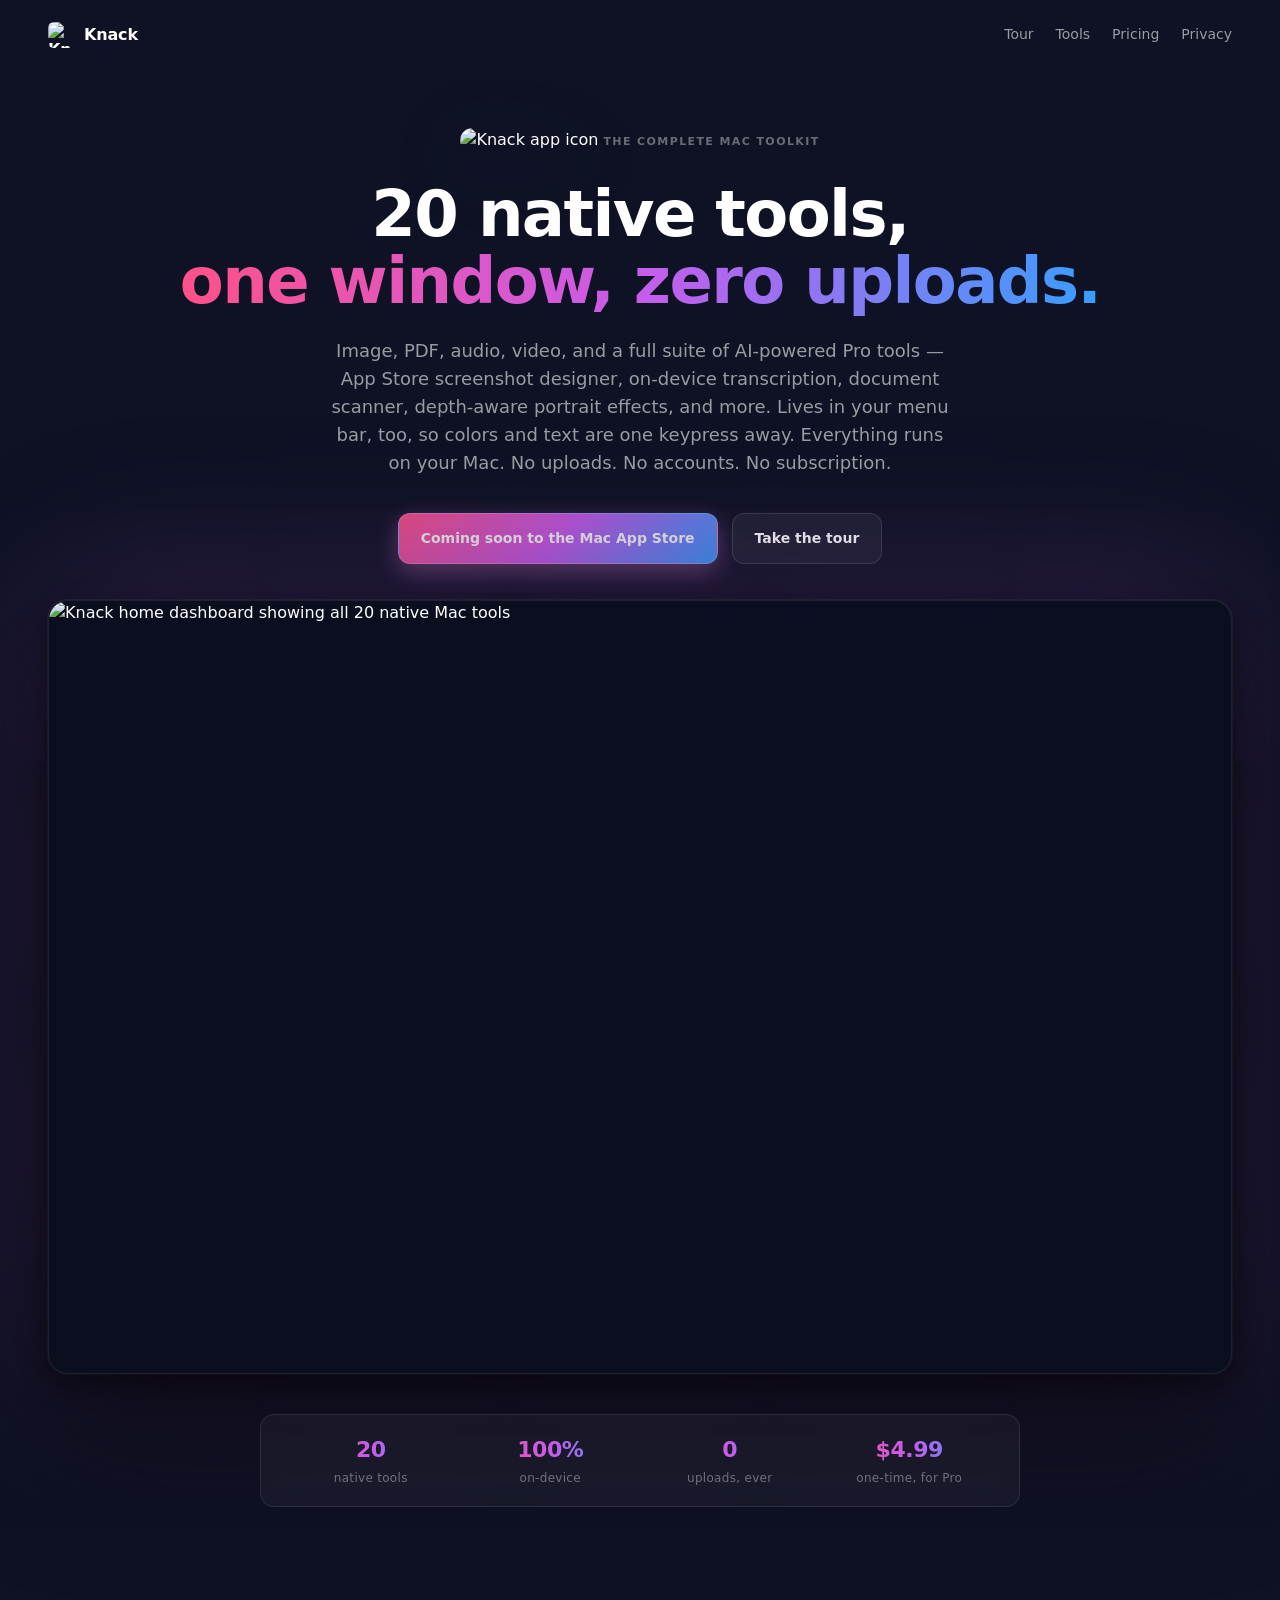
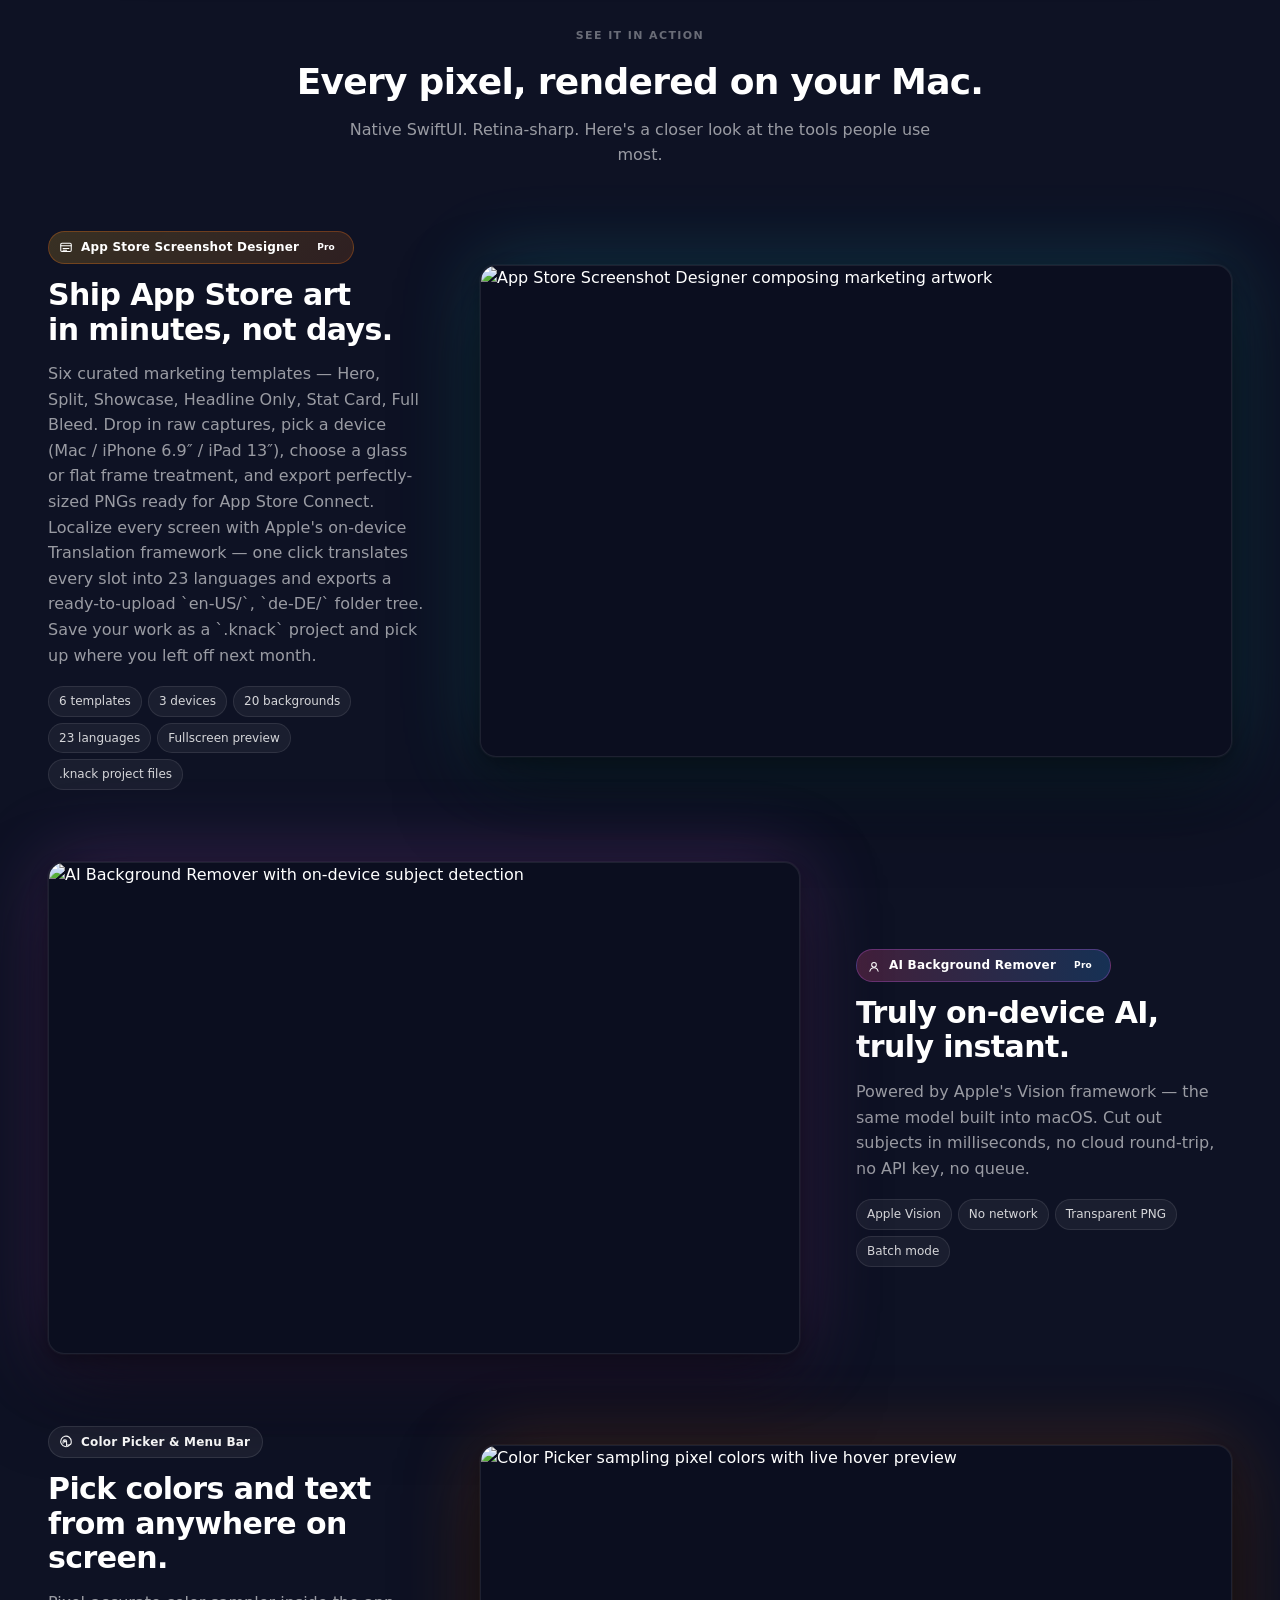
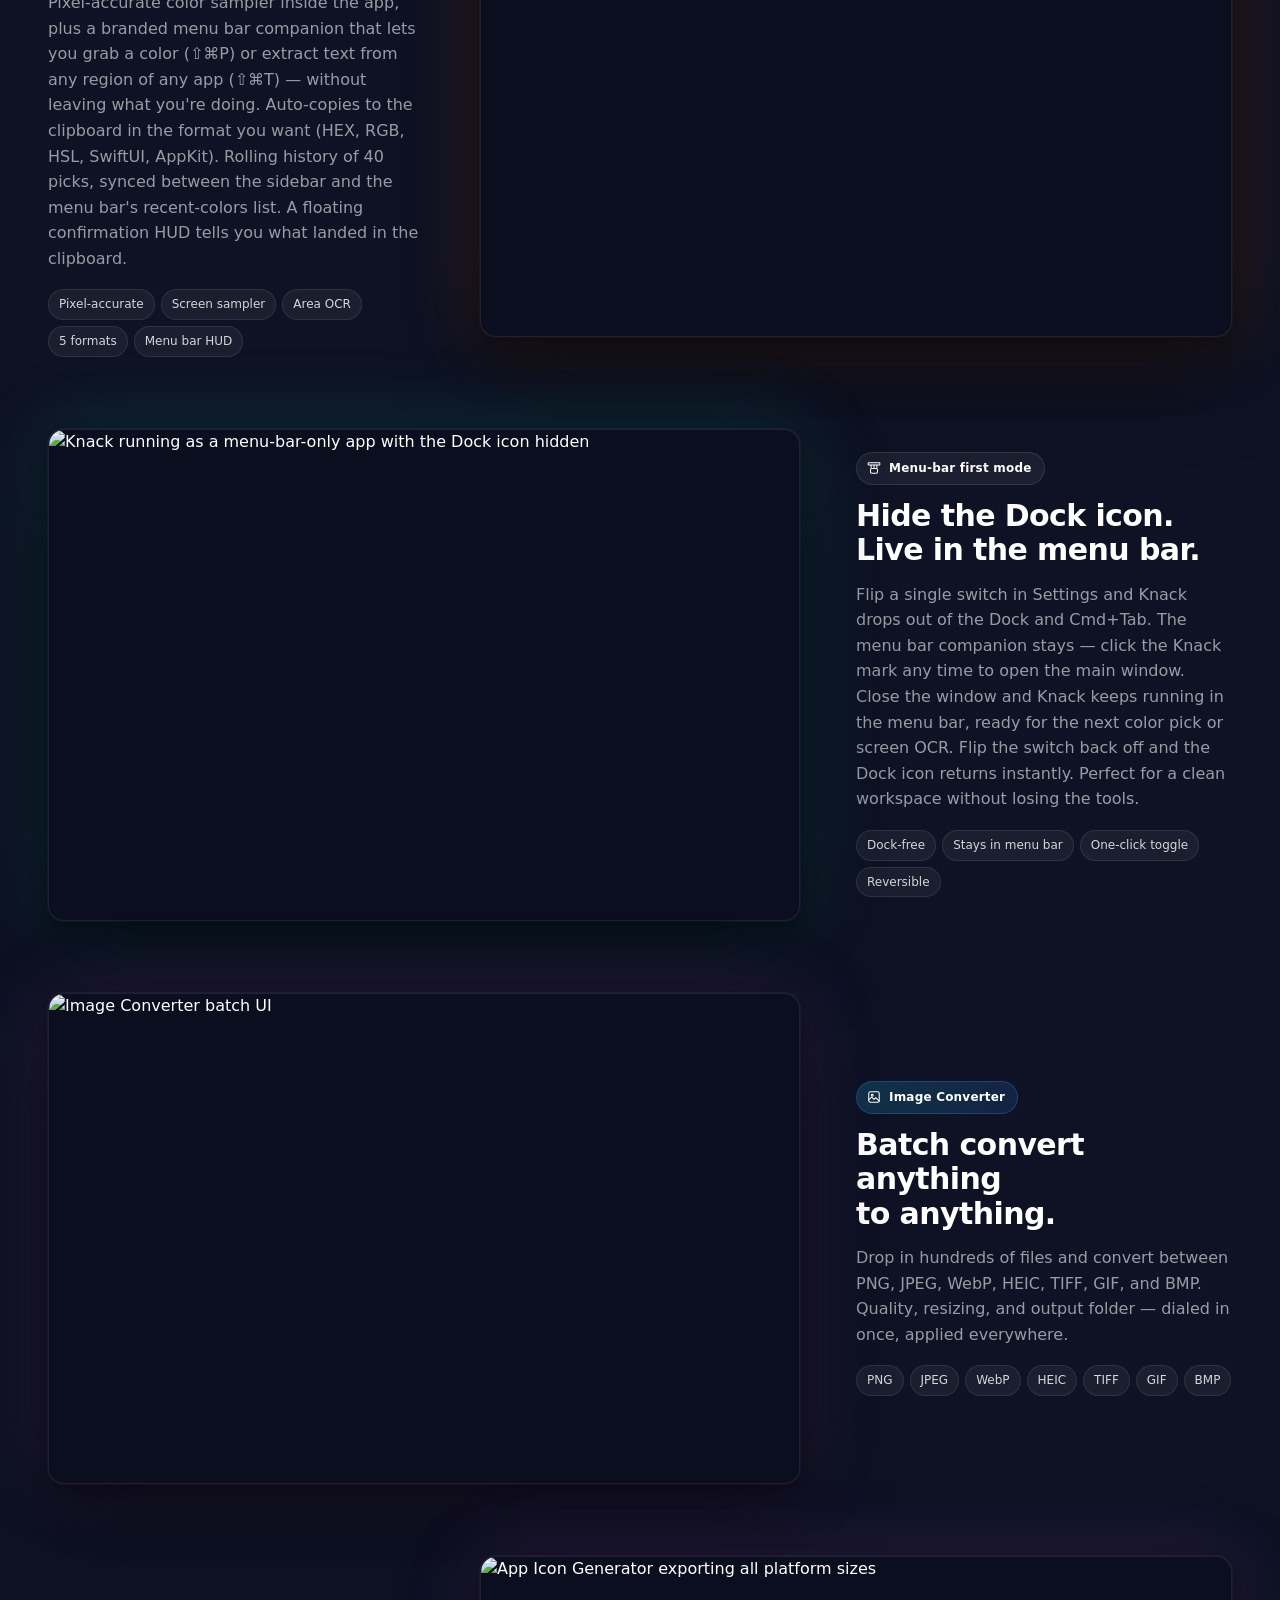
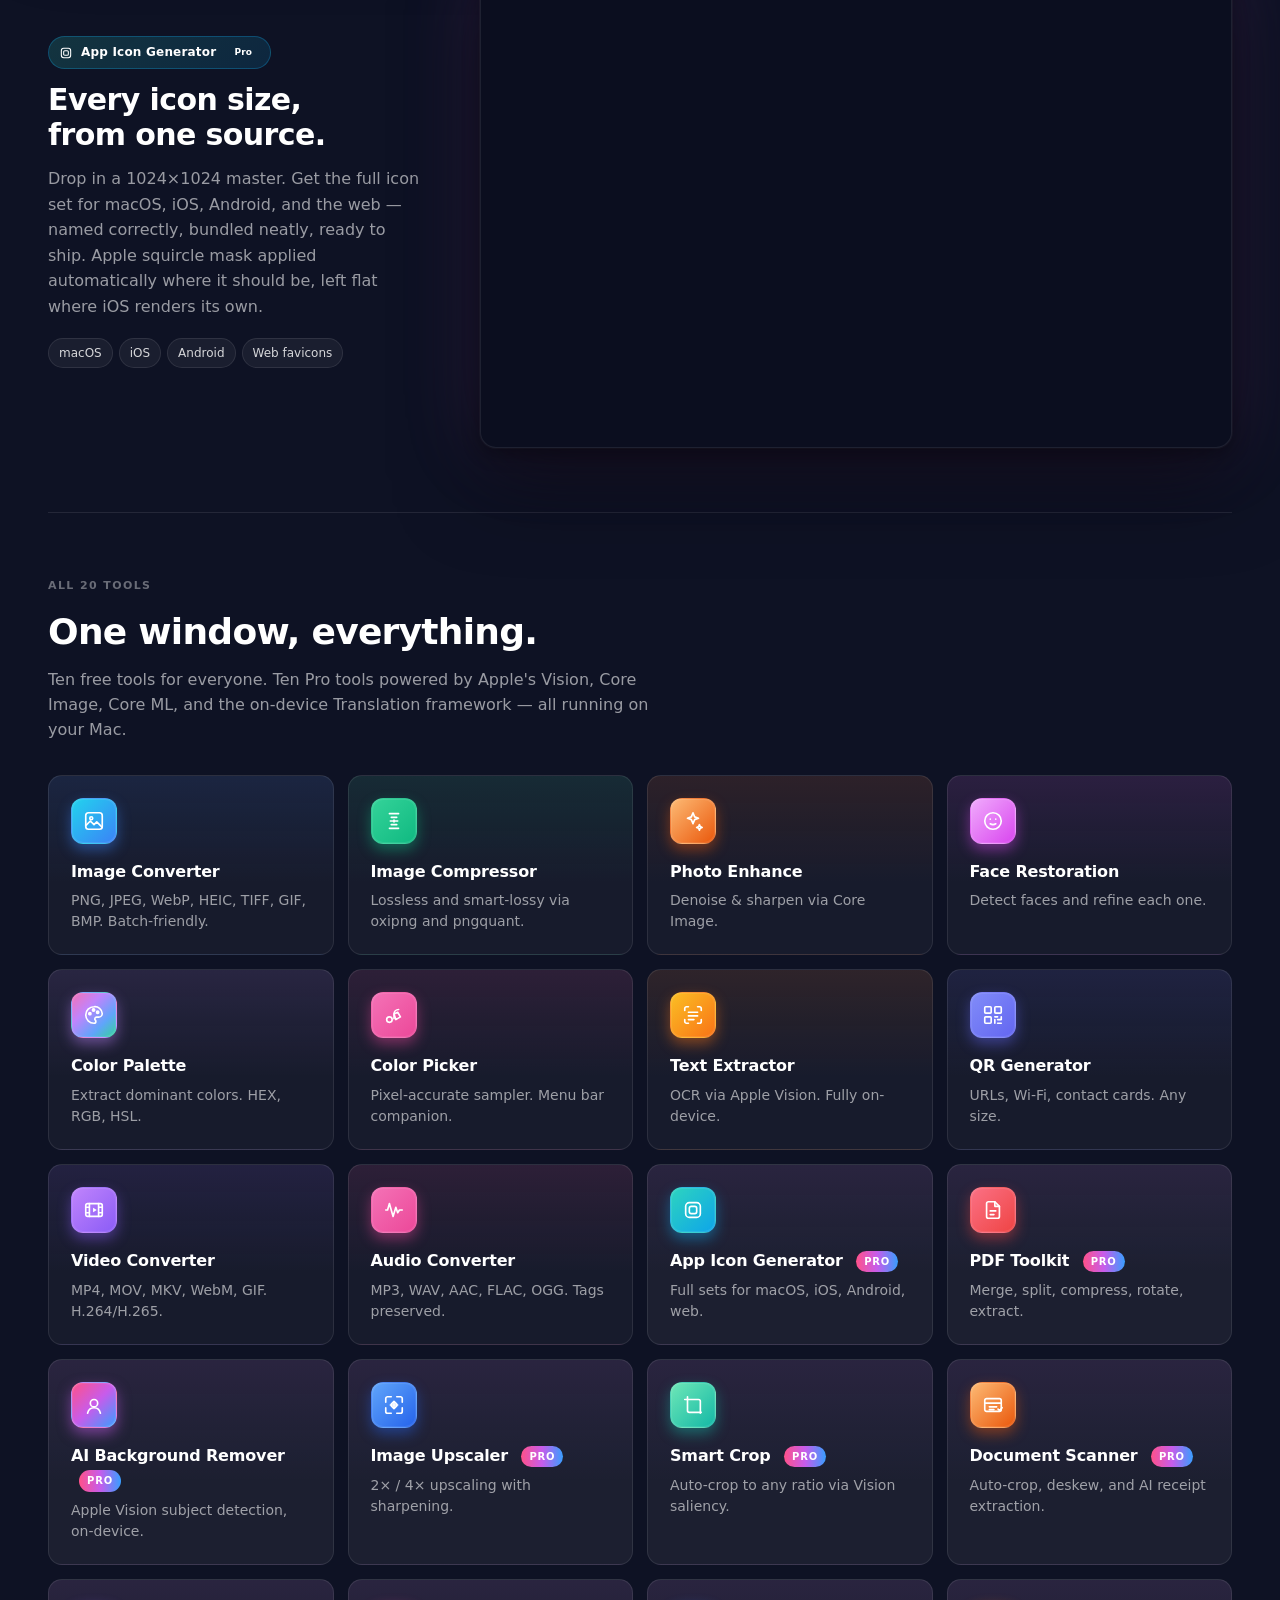
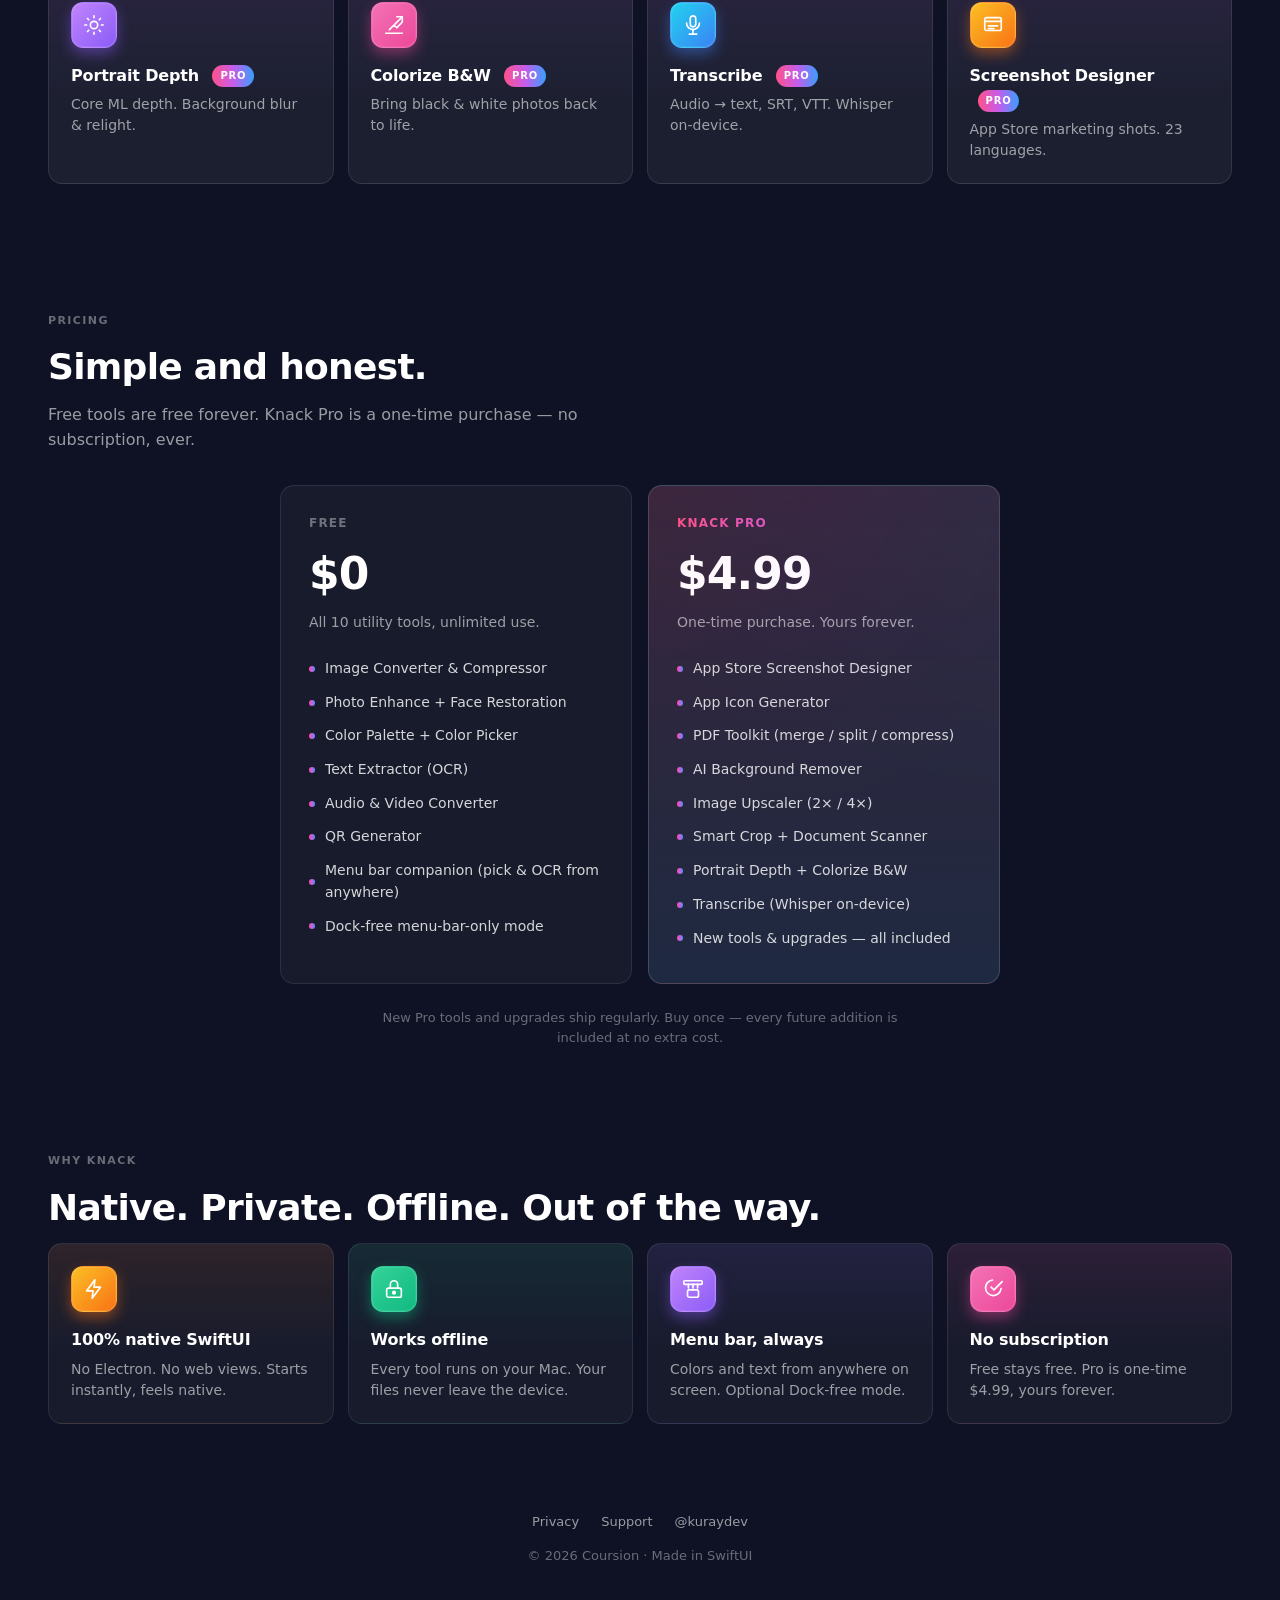
==== index.html @ c94e29d0 "chore: add private visitor analytics beacon (polaris t.js)" ====
<!doctype html>
<html lang="en">
<head>
  <meta charset="utf-8" />
  <meta name="viewport" content="width=device-width, initial-scale=1" />
  <title>Knack — The complete Mac toolkit</title>
  <meta name="description" content="20 native Mac tools for images, PDFs, video, audio, and App Store marketing. Runs on-device. No uploads, no accounts, no subscription." />
  <link rel="icon" type="image/png" href="screenshots/icon.png" />
  <link rel="apple-touch-icon" href="screenshots/icon.png" />
  <link rel="stylesheet" href="styles.css" />
  <meta property="og:title" content="Knack — The complete Mac toolkit" />
  <meta property="og:description" content="20 native Mac tools. On-device. No uploads. No subscription. One-time $4.99 for Pro." />
  <meta property="og:image" content="screenshots/home-page.png" />
  <meta name="theme-color" content="#0E1224" />
  <script defer src="https://polaris-backend-489776622782.europe-west1.run.app/api/v1/analytics/t.js" data-site="knack.coursion.studio"></script>
</head>
<body>
  <div class="bg"></div>

  <div class="container">
    <nav class="top">
      <div class="brand">
        <img src="screenshots/icon.png" alt="Knack" />
        <span>Knack</span>
      </div>
      <div class="links">
        <a href="#showcase">Tour</a>
        <a href="#tools">Tools</a>
        <a href="#pricing">Pricing</a>
        <a href="privacy.html">Privacy</a>
      </div>
    </nav>

    <header class="hero">
      <img class="app-icon" src="screenshots/icon.png" alt="Knack app icon" />
      <div class="eyebrow">The complete Mac toolkit</div>
      <h1>20 native tools,<br /><span class="grad">one window, zero uploads.</span></h1>
      <p class="sub">
        Image, PDF, audio, video, and a full suite of AI-powered Pro tools —
        App Store screenshot designer, on-device transcription, document
        scanner, depth-aware portrait effects, and more. Lives in your menu
        bar, too, so colors and text are one keypress away. Everything runs
        on your Mac. No uploads. No accounts. No subscription.
      </p>
      <div class="cta-row">
        <a class="btn primary" href="#" aria-disabled="true">Coming soon to the Mac App Store</a>
        <a class="btn outline" href="#showcase">Take the tour</a>
      </div>
    </header>
  </div>

  <section class="hero-shot-wrap">
    <div class="container">
      <figure class="window shot-hero">
        <img src="screenshots/home-page.png"
             alt="Knack home dashboard showing all 20 native Mac tools"
             width="1779" height="1162"
             loading="eager" decoding="async" fetchpriority="high" />
      </figure>
      <div class="hero-stats">
        <div class="stat"><strong>20</strong><span>native tools</span></div>
        <div class="stat"><strong>100%</strong><span>on-device</span></div>
        <div class="stat"><strong>0</strong><span>uploads, ever</span></div>
        <div class="stat"><strong>$4.99</strong><span>one-time, for Pro</span></div>
      </div>
    </div>
  </section>

  <div class="container">
    <section id="showcase" class="showcase-intro">
      <div class="section-label">See it in action</div>
      <h2>Every pixel, rendered on your Mac.</h2>
      <p class="lede">Native SwiftUI. Retina-sharp. Here's a closer look at the tools people use most.</p>
    </section>

    <section class="showcase">
      <div class="showcase-row">
        <div class="showcase-copy">
          <div class="chip chip-amber">
            <svg viewBox="0 0 24 24" fill="none" stroke="currentColor" stroke-width="1.8" stroke-linecap="round" stroke-linejoin="round" aria-hidden="true"><rect x="3" y="4" width="18" height="14" rx="2"/><path d="M3 8h18"/><path d="M7 13h10M7 16h6"/></svg>
            App Store Screenshot Designer <span class="pro-pill">Pro</span>
          </div>
          <h3>Ship App Store art<br />in minutes, not days.</h3>
          <p>Six curated marketing templates — Hero, Split, Showcase, Headline Only, Stat Card, Full Bleed. Drop in raw captures, pick a device (Mac / iPhone 6.9″ / iPad 13″), choose a glass or flat frame treatment, and export perfectly-sized PNGs ready for App Store Connect. Localize every screen with Apple's on-device Translation framework — one click translates every slot into 23 languages and exports a ready-to-upload `en-US/`, `de-DE/` folder tree. Save your work as a `.knack` project and pick up where you left off next month.</p>
          <ul class="pills">
            <li>6 templates</li><li>3 devices</li><li>20 backgrounds</li><li>23 languages</li><li>Fullscreen preview</li><li>.knack project files</li>
          </ul>
        </div>
        <figure class="window">
          <img src="screenshots/home-page.png" alt="App Store Screenshot Designer composing marketing artwork" width="1779" height="1162" loading="lazy" decoding="async" />
        </figure>
      </div>

      <div class="showcase-row reverse">
        <div class="showcase-copy">
          <div class="chip chip-brand">
            <svg viewBox="0 0 24 24" fill="none" stroke="currentColor" stroke-width="1.8" stroke-linecap="round" stroke-linejoin="round" aria-hidden="true"><path d="M12 14a4 4 0 1 0 0-8 4 4 0 0 0 0 8z"/><path d="M5 21c.7-3.5 3.6-6 7-6s6.3 2.5 7 6"/></svg>
            AI Background Remover <span class="pro-pill">Pro</span>
          </div>
          <h3>Truly on-device AI,<br />truly instant.</h3>
          <p>Powered by Apple's Vision framework — the same model built into macOS. Cut out subjects in milliseconds, no cloud round-trip, no API key, no queue.</p>
          <ul class="pills">
            <li>Apple Vision</li><li>No network</li><li>Transparent PNG</li><li>Batch mode</li>
          </ul>
        </div>
        <figure class="window">
          <img src="screenshots/ai-background-remover.png" alt="AI Background Remover with on-device subject detection" width="1779" height="1162" loading="lazy" decoding="async" />
        </figure>
      </div>

      <div class="showcase-row">
        <div class="showcase-copy">
          <div class="chip chip-rainbow">
            <svg viewBox="0 0 24 24" fill="none" stroke="currentColor" stroke-width="1.8" stroke-linecap="round" stroke-linejoin="round" aria-hidden="true"><path d="M7 14v-3a3 3 0 0 1 3-3h0a3 3 0 0 1 3 3v7"/><path d="M13 17h4a4 4 0 0 0 4-4v-2a9 9 0 1 0-3 6.7"/><circle cx="10" cy="11" r="1" fill="currentColor"/></svg>
            Color Picker &amp; Menu Bar
          </div>
          <h3>Pick colors and text<br />from anywhere on screen.</h3>
          <p>Pixel-accurate color sampler inside the app, plus a branded menu bar companion that lets you grab a color (⇧⌘P) or extract text from any region of any app (⇧⌘T) — without leaving what you're doing. Auto-copies to the clipboard in the format you want (HEX, RGB, HSL, SwiftUI, AppKit). Rolling history of 40 picks, synced between the sidebar and the menu bar's recent-colors list. A floating confirmation HUD tells you what landed in the clipboard.</p>
          <ul class="pills">
            <li>Pixel-accurate</li><li>Screen sampler</li><li>Area OCR</li><li>5 formats</li><li>Menu bar HUD</li>
          </ul>
        </div>
        <figure class="window">
          <img src="screenshots/text-extractor.png" alt="Color Picker sampling pixel colors with live hover preview" width="1779" height="1162" loading="lazy" decoding="async" />
        </figure>
      </div>

      <div class="showcase-row reverse">
        <div class="showcase-copy">
          <div class="chip chip-violet">
            <svg viewBox="0 0 24 24" fill="none" stroke="currentColor" stroke-width="1.8" stroke-linecap="round" stroke-linejoin="round" aria-hidden="true"><rect x="2" y="3" width="20" height="4" rx="1"/><path d="M7 7v4M12 7v4M17 7v4"/><rect x="6" y="13" width="12" height="8" rx="2"/></svg>
            Menu-bar first mode
          </div>
          <h3>Hide the Dock icon.<br />Live in the menu bar.</h3>
          <p>Flip a single switch in Settings and Knack drops out of the Dock and Cmd+Tab. The menu bar companion stays — click the Knack mark any time to open the main window. Close the window and Knack keeps running in the menu bar, ready for the next color pick or screen OCR. Flip the switch back off and the Dock icon returns instantly. Perfect for a clean workspace without losing the tools.</p>
          <ul class="pills">
            <li>Dock-free</li><li>Stays in menu bar</li><li>One-click toggle</li><li>Reversible</li>
          </ul>
        </div>
        <figure class="window">
          <img src="screenshots/home-page.png" alt="Knack running as a menu-bar-only app with the Dock icon hidden" width="1779" height="1162" loading="lazy" decoding="async" />
        </figure>
      </div>

      <div class="showcase-row reverse">
        <div class="showcase-copy">
          <div class="chip chip-cyan">
            <svg viewBox="0 0 24 24" fill="none" stroke="currentColor" stroke-width="1.8" stroke-linecap="round" stroke-linejoin="round" aria-hidden="true"><rect x="3" y="3" width="18" height="18" rx="3"/><circle cx="9" cy="9" r="1.6"/><path d="M3 17l5-5 4 4 3-3 6 6"/></svg>
            Image Converter
          </div>
          <h3>Batch convert anything<br />to anything.</h3>
          <p>Drop in hundreds of files and convert between PNG, JPEG, WebP, HEIC, TIFF, GIF, and BMP. Quality, resizing, and output folder — dialed in once, applied everywhere.</p>
          <ul class="pills">
            <li>PNG</li><li>JPEG</li><li>WebP</li><li>HEIC</li><li>TIFF</li><li>GIF</li><li>BMP</li>
          </ul>
        </div>
        <figure class="window">
          <img src="screenshots/image-converter.png" alt="Image Converter batch UI" width="1779" height="1162" loading="lazy" decoding="async" />
        </figure>
      </div>

      <div class="showcase-row">
        <div class="showcase-copy">
          <div class="chip chip-teal">
            <svg viewBox="0 0 24 24" fill="none" stroke="currentColor" stroke-width="1.8" stroke-linecap="round" stroke-linejoin="round" aria-hidden="true"><rect x="4" y="4" width="16" height="16" rx="4"/><rect x="8" y="8" width="8" height="8" rx="2"/></svg>
            App Icon Generator <span class="pro-pill">Pro</span>
          </div>
          <h3>Every icon size,<br />from one source.</h3>
          <p>Drop in a 1024×1024 master. Get the full icon set for macOS, iOS, Android, and the web — named correctly, bundled neatly, ready to ship. Apple squircle mask applied automatically where it should be, left flat where iOS renders its own.</p>
          <ul class="pills">
            <li>macOS</li><li>iOS</li><li>Android</li><li>Web favicons</li>
          </ul>
        </div>
        <figure class="window">
          <img src="screenshots/app-icon-gen.png" alt="App Icon Generator exporting all platform sizes" width="1779" height="1162" loading="lazy" decoding="async" />
        </figure>
      </div>
    </section>

    <hr class="sep" />

    <section id="tools">
      <div class="section-label">All 20 tools</div>
      <h2>One window, everything.</h2>
      <p class="lede">Ten free tools for everyone. Ten Pro tools powered by Apple's Vision, Core Image, Core ML, and the on-device Translation framework — all running on your Mac.</p>

      <div class="grid">
        <!-- Free tools -->
        <div class="card">
          <div class="tile c-cyan"><svg viewBox="0 0 24 24" fill="none" stroke="currentColor" stroke-width="1.8" stroke-linecap="round" stroke-linejoin="round" aria-hidden="true"><rect x="3" y="3" width="18" height="18" rx="3"/><circle cx="9" cy="9" r="1.6"/><path d="M3 17l5-5 4 4 3-3 6 6"/></svg></div>
          <h3>Image Converter</h3>
          <p>PNG, JPEG, WebP, HEIC, TIFF, GIF, BMP. Batch-friendly.</p>
        </div>
        <div class="card">
          <div class="tile c-green"><svg viewBox="0 0 24 24" fill="none" stroke="currentColor" stroke-width="1.8" stroke-linecap="round" stroke-linejoin="round" aria-hidden="true"><path d="M7 4h10M7 20h10M9 8h6M9 16h6"/><path d="M12 11v2"/><path d="M8 12h8"/></svg></div>
          <h3>Image Compressor</h3>
          <p>Lossless and smart-lossy via oxipng and pngquant.</p>
        </div>
        <div class="card">
          <div class="tile c-orange"><svg viewBox="0 0 24 24" fill="none" stroke="currentColor" stroke-width="1.8" stroke-linecap="round" stroke-linejoin="round" aria-hidden="true"><path d="M12 3l1.8 4.5L18 9l-4.2 1.5L12 15l-1.8-4.5L6 9l4.2-1.5z"/><path d="M19 16l.9 2.1L22 19l-2.1.9L19 22l-.9-2.1L16 19l2.1-.9z"/></svg></div>
          <h3>Photo Enhance</h3>
          <p>Denoise &amp; sharpen via Core Image.</p>
        </div>
        <div class="card">
          <div class="tile c-magenta"><svg viewBox="0 0 24 24" fill="none" stroke="currentColor" stroke-width="1.8" stroke-linecap="round" stroke-linejoin="round" aria-hidden="true"><circle cx="12" cy="12" r="9"/><path d="M9 10h.01M15 10h.01"/><path d="M9 15c1.5 1 4.5 1 6 0"/></svg></div>
          <h3>Face Restoration</h3>
          <p>Detect faces and refine each one.</p>
        </div>
        <div class="card">
          <div class="tile c-rainbow"><svg viewBox="0 0 24 24" fill="none" stroke="currentColor" stroke-width="1.8" stroke-linecap="round" stroke-linejoin="round" aria-hidden="true"><path d="M12 3a9 9 0 0 0 0 18c1.1 0 2-.9 2-2 0-.5-.2-1-.6-1.4a1.95 1.95 0 0 1 1.4-3.3H17a4 4 0 0 0 4-4 8 8 0 0 0-9-7.3z"/><circle cx="7.5" cy="10.5" r="1.2" fill="currentColor"/><circle cx="11.5" cy="6.5" r="1.2" fill="currentColor"/><circle cx="16" cy="9" r="1.2" fill="currentColor"/></svg></div>
          <h3>Color Palette</h3>
          <p>Extract dominant colors. HEX, RGB, HSL.</p>
        </div>
        <div class="card">
          <div class="tile c-pink"><svg viewBox="0 0 24 24" fill="none" stroke="currentColor" stroke-width="1.8" stroke-linecap="round" stroke-linejoin="round" aria-hidden="true"><path d="M17 6a5 5 0 0 0-5 5v5"/><path d="M12 11l4-2 3 5-5 3z"/><circle cx="7" cy="17" r="3"/></svg></div>
          <h3>Color Picker</h3>
          <p>Pixel-accurate sampler. Menu bar companion.</p>
        </div>
        <div class="card">
          <div class="tile c-amber"><svg viewBox="0 0 24 24" fill="none" stroke="currentColor" stroke-width="1.8" stroke-linecap="round" stroke-linejoin="round" aria-hidden="true"><path d="M3 7V5a2 2 0 0 1 2-2h2M17 3h2a2 2 0 0 1 2 2v2M21 17v2a2 2 0 0 1-2 2h-2M7 21H5a2 2 0 0 1-2-2v-2"/><path d="M7 9h10M7 13h10M7 17h6"/></svg></div>
          <h3>Text Extractor</h3>
          <p>OCR via Apple Vision. Fully on-device.</p>
        </div>
        <div class="card">
          <div class="tile c-indigo"><svg viewBox="0 0 24 24" fill="none" stroke="currentColor" stroke-width="1.8" stroke-linecap="round" stroke-linejoin="round" aria-hidden="true"><rect x="3" y="3" width="7" height="7" rx="1"/><rect x="14" y="3" width="7" height="7" rx="1"/><rect x="3" y="14" width="7" height="7" rx="1"/><path d="M14 14h3M21 14v3M14 17v4M17 17h4M17 21h4"/></svg></div>
          <h3>QR Generator</h3>
          <p>URLs, Wi-Fi, contact cards. Any size.</p>
        </div>
        <div class="card">
          <div class="tile c-violet"><svg viewBox="0 0 24 24" fill="none" stroke="currentColor" stroke-width="1.8" stroke-linecap="round" stroke-linejoin="round" aria-hidden="true"><rect x="3" y="5" width="18" height="14" rx="2"/><path d="M3 9h4M3 15h4M17 9h4M17 15h4M7 5v14M17 5v14"/><path d="M11 9.5v5l4-2.5z" fill="currentColor" stroke="none"/></svg></div>
          <h3>Video Converter</h3>
          <p>MP4, MOV, MKV, WebM, GIF. H.264/H.265.</p>
        </div>
        <div class="card">
          <div class="tile c-pink"><svg viewBox="0 0 24 24" fill="none" stroke="currentColor" stroke-width="1.8" stroke-linecap="round" stroke-linejoin="round" aria-hidden="true"><path d="M3 12h2l2-7 4 14 3-10 2 6 2-3h3"/></svg></div>
          <h3>Audio Converter</h3>
          <p>MP3, WAV, AAC, FLAC, OGG. Tags preserved.</p>
        </div>

        <!-- Pro tools -->
        <div class="card pro">
          <div class="tile c-teal"><svg viewBox="0 0 24 24" fill="none" stroke="currentColor" stroke-width="1.8" stroke-linecap="round" stroke-linejoin="round" aria-hidden="true"><rect x="4" y="4" width="16" height="16" rx="4"/><rect x="8" y="8" width="8" height="8" rx="2"/></svg></div>
          <h3>App Icon Generator <span class="pro-pill">Pro</span></h3>
          <p>Full sets for macOS, iOS, Android, web.</p>
        </div>
        <div class="card pro">
          <div class="tile c-red"><svg viewBox="0 0 24 24" fill="none" stroke="currentColor" stroke-width="1.8" stroke-linecap="round" stroke-linejoin="round" aria-hidden="true"><path d="M14 3H7a2 2 0 0 0-2 2v14a2 2 0 0 0 2 2h10a2 2 0 0 0 2-2V8z"/><path d="M14 3v5h5"/><path d="M9 13h6M9 17h4"/></svg></div>
          <h3>PDF Toolkit <span class="pro-pill">Pro</span></h3>
          <p>Merge, split, compress, rotate, extract.</p>
        </div>
        <div class="card pro">
          <div class="tile brand"><svg viewBox="0 0 24 24" fill="none" stroke="currentColor" stroke-width="1.8" stroke-linecap="round" stroke-linejoin="round" aria-hidden="true"><path d="M12 14a4 4 0 1 0 0-8 4 4 0 0 0 0 8z"/><path d="M5 21c.7-3.5 3.6-6 7-6s6.3 2.5 7 6"/></svg></div>
          <h3>AI Background Remover <span class="pro-pill">Pro</span></h3>
          <p>Apple Vision subject detection, on-device.</p>
        </div>
        <div class="card pro">
          <div class="tile c-blue"><svg viewBox="0 0 24 24" fill="none" stroke="currentColor" stroke-width="1.8" stroke-linecap="round" stroke-linejoin="round" aria-hidden="true"><path d="M3 9V5a2 2 0 0 1 2-2h4M21 9V5a2 2 0 0 0-2-2h-4M3 15v4a2 2 0 0 0 2 2h4M21 15v4a2 2 0 0 1-2 2h-4"/><path d="M8 12h8M12 8v8M9 11l3-3 3 3M9 13l3 3 3-3"/></svg></div>
          <h3>Image Upscaler <span class="pro-pill">Pro</span></h3>
          <p>2× / 4× upscaling with sharpening.</p>
        </div>
        <div class="card pro">
          <div class="tile c-mint"><svg viewBox="0 0 24 24" fill="none" stroke="currentColor" stroke-width="1.8" stroke-linecap="round" stroke-linejoin="round" aria-hidden="true"><path d="M6 3v15a2 2 0 0 0 2 2h13"/><path d="M3 6h15a2 2 0 0 1 2 2v13"/></svg></div>
          <h3>Smart Crop <span class="pro-pill">Pro</span></h3>
          <p>Auto-crop to any ratio via Vision saliency.</p>
        </div>
        <div class="card pro">
          <div class="tile c-orange"><svg viewBox="0 0 24 24" fill="none" stroke="currentColor" stroke-width="1.8" stroke-linecap="round" stroke-linejoin="round" aria-hidden="true"><rect x="3" y="5" width="18" height="14" rx="2"/><path d="M3 10h18"/><path d="M8 14h8M8 17h5"/><path d="M17.5 16.5l1.5 1.5 3-3"/></svg></div>
          <h3>Document Scanner <span class="pro-pill">Pro</span></h3>
          <p>Auto-crop, deskew, and AI receipt extraction.</p>
        </div>
        <div class="card pro">
          <div class="tile c-violet"><svg viewBox="0 0 24 24" fill="none" stroke="currentColor" stroke-width="1.8" stroke-linecap="round" stroke-linejoin="round" aria-hidden="true"><circle cx="12" cy="12" r="4"/><path d="M12 2v2M12 20v2M4.9 4.9l1.4 1.4M17.7 17.7l1.4 1.4M2 12h2M20 12h2M4.9 19.1l1.4-1.4M17.7 6.3l1.4-1.4"/></svg></div>
          <h3>Portrait Depth <span class="pro-pill">Pro</span></h3>
          <p>Core ML depth. Background blur &amp; relight.</p>
        </div>
        <div class="card pro">
          <div class="tile c-pink"><svg viewBox="0 0 24 24" fill="none" stroke="currentColor" stroke-width="1.8" stroke-linecap="round" stroke-linejoin="round" aria-hidden="true"><path d="M15 3h6v6"/><path d="M21 3l-8 8"/><path d="M3 21h18"/><path d="M7 17l5-5 3 3 5-5"/></svg></div>
          <h3>Colorize B&amp;W <span class="pro-pill">Pro</span></h3>
          <p>Bring black &amp; white photos back to life.</p>
        </div>
        <div class="card pro">
          <div class="tile c-cyan"><svg viewBox="0 0 24 24" fill="none" stroke="currentColor" stroke-width="1.8" stroke-linecap="round" stroke-linejoin="round" aria-hidden="true"><rect x="9" y="2" width="6" height="12" rx="3"/><path d="M5 10a7 7 0 0 0 14 0"/><path d="M12 17v5"/><path d="M8 22h8"/></svg></div>
          <h3>Transcribe <span class="pro-pill">Pro</span></h3>
          <p>Audio → text, SRT, VTT. Whisper on-device.</p>
        </div>
        <div class="card pro">
          <div class="tile c-amber"><svg viewBox="0 0 24 24" fill="none" stroke="currentColor" stroke-width="1.8" stroke-linecap="round" stroke-linejoin="round" aria-hidden="true"><rect x="3" y="4" width="18" height="14" rx="2"/><path d="M3 8h18"/><path d="M7 13h10M7 16h6"/></svg></div>
          <h3>Screenshot Designer <span class="pro-pill">Pro</span></h3>
          <p>App Store marketing shots. 23 languages.</p>
        </div>
      </div>
    </section>

    <section id="pricing">
      <div class="section-label">Pricing</div>
      <h2>Simple and honest.</h2>
      <p class="lede">Free tools are free forever. Knack Pro is a one-time purchase — no subscription, ever.</p>

      <div class="price-wrap">
        <div class="price">
          <div class="tier">Free</div>
          <div class="amount">$0</div>
          <p class="note">All 10 utility tools, unlimited use.</p>
          <ul>
            <li>Image Converter &amp; Compressor</li>
            <li>Photo Enhance + Face Restoration</li>
            <li>Color Palette + Color Picker</li>
            <li>Text Extractor (OCR)</li>
            <li>Audio &amp; Video Converter</li>
            <li>QR Generator</li>
            <li>Menu bar companion (pick &amp; OCR from anywhere)</li>
            <li>Dock-free menu-bar-only mode</li>
          </ul>
        </div>
        <div class="price pro">
          <div class="tier">Knack Pro</div>
          <div class="amount">$4.99</div>
          <p class="note">One-time purchase. Yours forever.</p>
          <ul>
            <li>App Store Screenshot Designer</li>
            <li>App Icon Generator</li>
            <li>PDF Toolkit (merge / split / compress)</li>
            <li>AI Background Remover</li>
            <li>Image Upscaler (2× / 4×)</li>
            <li>Smart Crop + Document Scanner</li>
            <li>Portrait Depth + Colorize B&amp;W</li>
            <li>Transcribe (Whisper on-device)</li>
            <li>New tools &amp; upgrades — all included</li>
          </ul>
        </div>
      </div>

      <p class="pricing-footnote">
        New Pro tools and upgrades ship regularly. Buy once — every future addition is
        included at no extra cost.
      </p>
    </section>

    <section class="tight">
      <div class="section-label">Why Knack</div>
      <h2>Native. Private. Offline. Out of the way.</h2>
      <div class="grid why-grid">
        <div class="card">
          <div class="tile c-amber"><svg viewBox="0 0 24 24" fill="none" stroke="currentColor" stroke-width="1.8" stroke-linecap="round" stroke-linejoin="round" aria-hidden="true"><path d="M13 2L4 14h7l-1 8 9-12h-7z"/></svg></div>
          <h3>100% native SwiftUI</h3>
          <p>No Electron. No web views. Starts instantly, feels native.</p>
        </div>
        <div class="card">
          <div class="tile c-green"><svg viewBox="0 0 24 24" fill="none" stroke="currentColor" stroke-width="1.8" stroke-linecap="round" stroke-linejoin="round" aria-hidden="true"><rect x="4" y="11" width="16" height="10" rx="2"/><path d="M8 11V7a4 4 0 0 1 8 0v4"/><circle cx="12" cy="16" r="1.4" fill="currentColor"/></svg></div>
          <h3>Works offline</h3>
          <p>Every tool runs on your Mac. Your files never leave the device.</p>
        </div>
        <div class="card">
          <div class="tile c-violet"><svg viewBox="0 0 24 24" fill="none" stroke="currentColor" stroke-width="1.8" stroke-linecap="round" stroke-linejoin="round" aria-hidden="true"><rect x="2" y="3" width="20" height="4" rx="1"/><path d="M7 7v4M12 7v4M17 7v4"/><rect x="6" y="13" width="12" height="8" rx="2"/></svg></div>
          <h3>Menu bar, always</h3>
          <p>Colors and text from anywhere on screen. Optional Dock-free mode.</p>
        </div>
        <div class="card">
          <div class="tile c-pink"><svg viewBox="0 0 24 24" fill="none" stroke="currentColor" stroke-width="1.8" stroke-linecap="round" stroke-linejoin="round" aria-hidden="true"><path d="M20.8 11.5a8.5 8.5 0 1 1-9.3-9.3"/><path d="M22 4l-9 9-3-3"/></svg></div>
          <h3>No subscription</h3>
          <p>Free stays free. Pro is one-time $4.99, yours forever.</p>
        </div>
      </div>
    </section>

    <footer>
      <div class="links">
        <a href="privacy.html">Privacy</a>
        <a href="mailto:kuraydev.io@gmail.com">Support</a>
        <a href="https://x.com/kuraydev" target="_blank" rel="noopener">@kuraydev</a>
      </div>
      <div>© 2026 Coursion · Made in SwiftUI</div>
    </footer>
  </div>
</body>
</html>
---- styles.css ----
/* ─── Knack landing — theme mirrors Sources/Knack/Theme.swift ─── */

:root {
  --bg-top:    #0E1224;
  --bg-mid:    #131530;
  --bg-bottom: #170F31;

  --text-primary:   #ffffff;
  --text-secondary: rgba(255, 255, 255, 0.58);
  --text-tertiary:  rgba(255, 255, 255, 0.38);

  --card-fill:        rgba(255, 255, 255, 0.04);
  --card-fill-strong: rgba(255, 255, 255, 0.06);
  --card-stroke:      rgba(255, 255, 255, 0.09);

  --brand-pink:   #FF5189;
  --brand-purple: #C75CEB;
  --brand-blue:   #389EFF;

  --brand-gradient:
    linear-gradient(90deg, var(--brand-pink), var(--brand-purple), var(--brand-blue));
  --brand-gradient-diag:
    linear-gradient(135deg, var(--brand-pink), var(--brand-purple), var(--brand-blue));
  --brand-soft:
    linear-gradient(90deg, rgba(255, 82, 140, 0.22), rgba(56, 158, 255, 0.22));

  --radius-card: 14px;
  --radius-btn:  12px;
}

* { box-sizing: border-box; }

html, body {
  margin: 0;
  padding: 0;
  background: var(--bg-top);
  color: var(--text-primary);
  font-family: -apple-system, BlinkMacSystemFont, "SF Pro Display", "SF Pro Text",
               "Inter", system-ui, sans-serif;
  font-size: 16px;
  line-height: 1.55;
  -webkit-font-smoothing: antialiased;
  -moz-osx-font-smoothing: grayscale;
}

/* ─── background: gradient + soft colored blooms ─── */

.bg {
  position: fixed;
  inset: 0;
  z-index: -1;
  background:
    radial-gradient(circle at 5% 0%,
      rgba(140, 77, 242, 0.22), transparent 52%),
    radial-gradient(circle at 100% 100%,
      rgba(255, 77, 140, 0.18), transparent 56%),
    radial-gradient(circle at 100% 20%,
      rgba(51, 141, 255, 0.12), transparent 46%),
    linear-gradient(135deg,
      var(--bg-top) 0%, var(--bg-mid) 50%, var(--bg-bottom) 100%);
}

/* ─── layout ─── */

.container {
  max-width: 1240px;
  margin: 0 auto;
  padding: 0 28px;
}

nav.top {
  display: flex;
  align-items: center;
  justify-content: space-between;
  padding: 22px 0 8px;
}

nav.top .brand {
  display: flex;
  align-items: center;
  gap: 10px;
  font-weight: 600;
  letter-spacing: -0.01em;
}

nav.top .brand img {
  width: 26px;
  height: 26px;
  border-radius: 6px;
}

nav.top .links {
  display: flex;
  gap: 22px;
}

nav.top a {
  color: var(--text-secondary);
  text-decoration: none;
  font-size: 14px;
  font-weight: 500;
  transition: color 0.15s;
}
nav.top a:hover { color: var(--text-primary); }

/* ─── hero ─── */

.hero {
  text-align: center;
  padding: 72px 0 40px;
}

.hero .app-icon {
  width: 112px;
  height: 112px;
  border-radius: 24px;
  margin-bottom: 28px;
  filter: drop-shadow(0 16px 40px rgba(199, 92, 235, 0.35))
          drop-shadow(0 4px 12px rgba(0, 0, 0, 0.4));
}

.hero .eyebrow {
  display: inline-block;
  font-size: 11px;
  font-weight: 600;
  letter-spacing: 1.4px;
  text-transform: uppercase;
  color: var(--text-tertiary);
  margin-bottom: 18px;
}

.hero h1 {
  font-size: clamp(40px, 6vw, 64px);
  font-weight: 700;
  letter-spacing: -0.025em;
  line-height: 1.05;
  margin: 0 0 22px;
}

.hero h1 .grad {
  background: var(--brand-gradient);
  -webkit-background-clip: text;
  background-clip: text;
  color: transparent;
}

.hero p.sub {
  font-size: 18px;
  color: var(--text-secondary);
  max-width: 620px;
  margin: 0 auto 36px;
}

/* ─── buttons ─── */

.cta-row {
  display: flex;
  gap: 14px;
  justify-content: center;
  flex-wrap: wrap;
}

.btn {
  display: inline-flex;
  align-items: center;
  gap: 10px;
  padding: 14px 22px;
  border-radius: var(--radius-btn);
  font-size: 14px;
  font-weight: 600;
  text-decoration: none;
  color: #fff;
  border: 1px solid rgba(255, 255, 255, 0.22);
  cursor: pointer;
  transition: transform 0.12s ease, opacity 0.12s ease;
}

.btn.primary {
  background: var(--brand-gradient-diag);
  box-shadow:
    0 8px 24px rgba(255, 82, 140, 0.32),
    0 8px 24px rgba(56, 158, 255, 0.22);
}

.btn.primary:hover { transform: translateY(-1px); }
.btn.primary:active { transform: translateY(0) scale(0.98); }

.btn[aria-disabled="true"] {
  cursor: not-allowed;
  opacity: 0.85;
}
.btn[aria-disabled="true"]:hover,
.btn[aria-disabled="true"]:active { transform: none; }

.btn.outline {
  background: rgba(255, 255, 255, 0.05);
  border-color: rgba(255, 255, 255, 0.12);
  color: rgba(255, 255, 255, 0.9);
}
.btn.outline:hover { background: rgba(255, 255, 255, 0.09); }

/* ─── section headers ─── */

.section-label {
  font-size: 11px;
  font-weight: 600;
  letter-spacing: 1.4px;
  text-transform: uppercase;
  color: var(--text-tertiary);
  margin-bottom: 10px;
}

section h2 {
  font-size: clamp(28px, 4vw, 36px);
  font-weight: 700;
  letter-spacing: -0.02em;
  margin: 0 0 8px;
}

section p.lede {
  color: var(--text-secondary);
  margin: 0 0 32px;
  max-width: 620px;
}

/* ─── card grids ─── */

.grid {
  display: grid;
  gap: 14px;
  grid-template-columns: repeat(auto-fit, minmax(260px, 1fr));
}

.card {
  position: relative;
  background:
    linear-gradient(180deg, var(--tile-tint, transparent), transparent 60%),
    var(--card-fill);
  border: 1px solid var(--card-stroke);
  border-radius: var(--radius-card);
  padding: 22px;
  overflow: hidden;
  transition:
    background 0.25s ease,
    border-color 0.25s ease,
    transform 0.35s cubic-bezier(0.2, 0.8, 0.2, 1),
    box-shadow 0.35s ease;
}

/* Soft glow overlay that fades in on hover, tinted by each tile's accent */
.card::before {
  content: "";
  position: absolute;
  inset: 0;
  border-radius: inherit;
  background:
    radial-gradient(circle at 0% 0%, var(--tile-glow, transparent), transparent 65%);
  opacity: 0;
  transition: opacity 0.4s ease;
  pointer-events: none;
  z-index: 0;
}

.card > * { position: relative; z-index: 1; }

.card:hover {
  border-color: rgba(255, 255, 255, 0.18);
  transform: translateY(-4px);
  box-shadow:
    0 14px 32px rgba(0, 0, 0, 0.28),
    0 0 0 1px var(--tile-ring, rgba(255, 255, 255, 0.08));
}

.card:hover::before { opacity: 0.55; }

.card .tile {
  width: 46px;
  height: 46px;
  border-radius: 12px;
  display: grid;
  place-items: center;
  margin-bottom: 16px;
  background: rgba(255, 255, 255, 0.06);
  border: 1px solid rgba(255, 255, 255, 0.10);
  color: #fff;
  transition:
    transform 0.35s cubic-bezier(0.2, 0.8, 0.2, 1),
    box-shadow 0.35s ease,
    border-color 0.25s ease;
  box-shadow:
    0 6px 14px var(--tile-glow, rgba(199, 92, 235, 0.18)),
    inset 0 0 0 1px rgba(255, 255, 255, 0.08);
}

.card .tile svg {
  width: 22px;
  height: 22px;
  display: block;
}

.card:hover .tile {
  transform: translateY(-1px) scale(1.06) rotate(-3deg);
  border-color: rgba(255, 255, 255, 0.28);
  box-shadow:
    0 12px 26px var(--tile-glow, rgba(199, 92, 235, 0.45)),
    inset 0 0 0 1px rgba(255, 255, 255, 0.12);
}

/* ─── tile color variants ─── */

.tile.c-cyan    { background: linear-gradient(135deg, #22D3EE, #3B82F6); }
.tile.c-green   { background: linear-gradient(135deg, #34D399, #10B981); }
.tile.c-red     { background: linear-gradient(135deg, #FB7185, #EF4444); }
.tile.c-amber   { background: linear-gradient(135deg, #FBBF24, #F97316); }
.tile.c-rainbow { background: linear-gradient(135deg, #F472B6 0%, #C084FC 35%, #60A5FA 70%, #34D399 100%); }
.tile.c-indigo  { background: linear-gradient(135deg, #818CF8, #6366F1); }
.tile.c-violet  { background: linear-gradient(135deg, #C084FC, #8B5CF6); }
.tile.c-pink    { background: linear-gradient(135deg, #F472B6, #EC4899); }
.tile.c-teal    { background: linear-gradient(135deg, #2DD4BF, #0EA5E9); }
.tile.c-blue    { background: linear-gradient(135deg, #60A5FA, #2563EB); }
.tile.c-orange  { background: linear-gradient(135deg, #FDBA74, #EA580C); }
.tile.c-mint    { background: linear-gradient(135deg, #6EE7B7, #14B8A6); }
.tile.c-magenta { background: linear-gradient(135deg, #F0ABFC, #D946EF); }
.tile.c-coral   { background: linear-gradient(135deg, #FCA5A5, #F43F5E); }

.card .tile.brand {
  background: var(--brand-gradient-diag);
  border-color: rgba(255, 255, 255, 0.22);
}

/* Per-card variables: subtle default top tint + glow color + hover ring */
.card:has(.tile.c-cyan)    { --tile-tint: rgba(59, 130, 246, 0.10);  --tile-glow: rgba(59, 130, 246, 0.45);  --tile-ring: rgba(59, 130, 246, 0.28); }
.card:has(.tile.c-green)   { --tile-tint: rgba(16, 185, 129, 0.10);  --tile-glow: rgba(16, 185, 129, 0.45);  --tile-ring: rgba(16, 185, 129, 0.26); }
.card:has(.tile.c-red)     { --tile-tint: rgba(239, 68, 68, 0.10);   --tile-glow: rgba(239, 68, 68, 0.45);   --tile-ring: rgba(239, 68, 68, 0.26); }
.card:has(.tile.c-amber)   { --tile-tint: rgba(249, 115, 22, 0.10);  --tile-glow: rgba(249, 115, 22, 0.45);  --tile-ring: rgba(249, 115, 22, 0.26); }
.card:has(.tile.c-rainbow) { --tile-tint: rgba(192, 132, 252, 0.10); --tile-glow: rgba(192, 132, 252, 0.45); --tile-ring: rgba(192, 132, 252, 0.26); }
.card:has(.tile.c-indigo)  { --tile-tint: rgba(99, 102, 241, 0.10);  --tile-glow: rgba(99, 102, 241, 0.45);  --tile-ring: rgba(99, 102, 241, 0.26); }
.card:has(.tile.c-violet)  { --tile-tint: rgba(139, 92, 246, 0.10);  --tile-glow: rgba(139, 92, 246, 0.45);  --tile-ring: rgba(139, 92, 246, 0.26); }
.card:has(.tile.c-pink)    { --tile-tint: rgba(236, 72, 153, 0.10);  --tile-glow: rgba(236, 72, 153, 0.45);  --tile-ring: rgba(236, 72, 153, 0.26); }
.card:has(.tile.c-teal)    { --tile-tint: rgba(14, 165, 233, 0.10);  --tile-glow: rgba(14, 165, 233, 0.45);  --tile-ring: rgba(14, 165, 233, 0.26); }
.card:has(.tile.c-blue)    { --tile-tint: rgba(37, 99, 235, 0.10);   --tile-glow: rgba(37, 99, 235, 0.45);   --tile-ring: rgba(37, 99, 235, 0.26); }
.card:has(.tile.c-orange)  { --tile-tint: rgba(234, 88, 12, 0.10);   --tile-glow: rgba(234, 88, 12, 0.45);   --tile-ring: rgba(234, 88, 12, 0.26); }
.card:has(.tile.c-mint)    { --tile-tint: rgba(20, 184, 166, 0.10);  --tile-glow: rgba(20, 184, 166, 0.45);  --tile-ring: rgba(20, 184, 166, 0.26); }
.card:has(.tile.c-magenta) { --tile-tint: rgba(217, 70, 239, 0.10);  --tile-glow: rgba(217, 70, 239, 0.45);  --tile-ring: rgba(217, 70, 239, 0.26); }
.card:has(.tile.c-coral)   { --tile-tint: rgba(244, 63, 94, 0.10);   --tile-glow: rgba(244, 63, 94, 0.45);   --tile-ring: rgba(244, 63, 94, 0.26); }
.card:has(.tile.brand)     { --tile-tint: rgba(199, 92, 235, 0.12);  --tile-glow: rgba(199, 92, 235, 0.5);   --tile-ring: rgba(199, 92, 235, 0.32); }

@media (prefers-reduced-motion: reduce) {
  .card, .card .tile, .card::before { transition: none !important; }
  .card:hover { transform: none; }
  .card:hover .tile { transform: none; }
}

.card h3 {
  font-size: 16px;
  margin: 0 0 6px;
  font-weight: 600;
  letter-spacing: -0.01em;
}

.card p {
  margin: 0;
  color: var(--text-secondary);
  font-size: 14px;
  line-height: 1.5;
}

.card .pro-pill {
  display: inline-block;
  font-size: 10px;
  font-weight: 600;
  letter-spacing: 0.8px;
  text-transform: uppercase;
  padding: 3px 8px;
  border-radius: 999px;
  background: var(--brand-gradient);
  margin-left: 8px;
  vertical-align: middle;
}

/* ─── pricing ─── */

.price-wrap {
  display: grid;
  gap: 16px;
  grid-template-columns: 1fr 1fr;
  max-width: 720px;
  margin: 0 auto;
}

@media (max-width: 640px) {
  .price-wrap { grid-template-columns: 1fr; }
}

.price {
  background: var(--card-fill);
  border: 1px solid var(--card-stroke);
  border-radius: var(--radius-card);
  padding: 28px;
}

.price.pro {
  background:
    linear-gradient(180deg, rgba(255, 82, 140, 0.10), rgba(56, 158, 255, 0.08)),
    var(--card-fill-strong);
  border-color: rgba(255, 255, 255, 0.16);
  position: relative;
  overflow: hidden;
}

.price.pro::before {
  content: "";
  position: absolute;
  inset: 0;
  background: var(--brand-gradient);
  mask: linear-gradient(#000, transparent 70%);
  opacity: 0.05;
  pointer-events: none;
}

.price .tier {
  font-size: 12px;
  font-weight: 600;
  letter-spacing: 1.2px;
  text-transform: uppercase;
  color: var(--text-tertiary);
}

.price.pro .tier {
  background: var(--brand-gradient);
  -webkit-background-clip: text;
  background-clip: text;
  color: transparent;
}

.price .amount {
  font-size: 44px;
  font-weight: 700;
  letter-spacing: -0.02em;
  margin: 8px 0 4px;
}

.price .note {
  color: var(--text-secondary);
  font-size: 14px;
  margin: 0 0 18px;
}

.price ul {
  list-style: none;
  padding: 0;
  margin: 0;
}

.price li {
  padding: 6px 0;
  color: rgba(255, 255, 255, 0.82);
  font-size: 14px;
  display: flex;
  align-items: center;
  gap: 10px;
}

.price li::before {
  content: "";
  width: 6px;
  height: 6px;
  border-radius: 50%;
  background: var(--brand-gradient);
  flex-shrink: 0;
}

/* ─── section spacing ─── */

section {
  padding: 64px 0;
}

section.tight { padding: 40px 0; }

hr.sep {
  border: 0;
  height: 1px;
  background: var(--card-stroke);
  margin: 0;
}

/* ─── footer ─── */

footer {
  padding: 48px 0 36px;
  color: var(--text-tertiary);
  font-size: 13px;
  text-align: center;
}

footer .links {
  display: flex;
  justify-content: center;
  gap: 22px;
  margin-bottom: 14px;
}

footer a {
  color: var(--text-secondary);
  text-decoration: none;
}
footer a:hover { color: var(--text-primary); }

/* ─── screenshots: macOS window chrome ───
 *
 * Source PNGs are 1779×1162. We let the browser do default high-quality
 * downscale — no image-rendering overrides (that crunches photos on retina).
 */
.window {
  margin: 0;
  border-radius: 16px;
  overflow: hidden;
  background: #0B0E1F;
  border: 1px solid rgba(255, 255, 255, 0.08);
  box-shadow:
    0 32px 80px rgba(0, 0, 0, 0.55),
    0 4px 12px rgba(0, 0, 0, 0.35),
    inset 0 0 0 1px rgba(255, 255, 255, 0.04);
  position: relative;
  transition: transform 0.4s cubic-bezier(0.2, 0.8, 0.2, 1),
              box-shadow 0.4s ease;
  isolation: isolate;
}

.window img {
  display: block;
  width: 100%;
  height: auto;
  image-rendering: auto;
}

/* Hero screenshot — the star of the page */
.hero-shot-wrap {
  position: relative;
  padding: 0 0 56px;
  margin-top: -4px;
}

.hero-shot-wrap::before {
  content: "";
  position: absolute;
  inset: -20% 0 -5% 0;
  background:
    radial-gradient(ellipse 50% 40% at 50% 40%, rgba(199, 92, 235, 0.30), transparent 60%),
    radial-gradient(ellipse 60% 50% at 30% 70%, rgba(255, 82, 140, 0.18), transparent 60%),
    radial-gradient(ellipse 60% 50% at 70% 70%, rgba(56, 158, 255, 0.18), transparent 60%);
  filter: blur(20px);
  pointer-events: none;
  z-index: -1;
}

.shot-hero {
  box-shadow:
    0 60px 140px rgba(0, 0, 0, 0.65),
    0 10px 28px rgba(0, 0, 0, 0.45),
    0 0 0 1px rgba(255, 255, 255, 0.06),
    0 0 180px rgba(199, 92, 235, 0.26);
  transform: translateY(0);
  border-radius: 20px;
}

.shot-hero:hover {
  transform: translateY(-3px);
}

.hero-stats {
  display: grid;
  grid-template-columns: repeat(4, 1fr);
  gap: 8px;
  margin: 40px auto 0;
  max-width: 760px;
  padding: 18px 24px;
  background: var(--card-fill);
  border: 1px solid var(--card-stroke);
  border-radius: var(--radius-card);
  backdrop-filter: blur(10px);
  -webkit-backdrop-filter: blur(10px);
}

.hero-stats .stat {
  text-align: center;
  display: flex;
  flex-direction: column;
  gap: 2px;
}

.hero-stats .stat strong {
  font-size: 22px;
  font-weight: 700;
  letter-spacing: -0.02em;
  background: var(--brand-gradient);
  -webkit-background-clip: text;
  background-clip: text;
  color: transparent;
}

.hero-stats .stat span {
  font-size: 12px;
  color: var(--text-tertiary);
  letter-spacing: 0.3px;
}

@media (max-width: 640px) {
  .hero-stats {
    grid-template-columns: repeat(2, 1fr);
    gap: 14px;
  }
}

/* Showcase: alternating text / screenshot rows */
.showcase-intro {
  text-align: center;
  padding-bottom: 24px;
}

.showcase-intro h2,
.showcase-intro p.lede {
  margin-left: auto;
  margin-right: auto;
}

.showcase {
  padding: 8px 0 64px;
  display: flex;
  flex-direction: column;
  gap: 72px;
}

.showcase-row {
  display: grid;
  grid-template-columns: minmax(0, 4fr) minmax(0, 8fr);
  gap: 56px;
  align-items: center;
}

.showcase-row.reverse {
  grid-template-columns: minmax(0, 8fr) minmax(0, 4fr);
}

.showcase-row.reverse .showcase-copy { order: 2; }
.showcase-row.reverse .window        { order: 1; }

.showcase-copy h3 {
  font-size: clamp(24px, 3vw, 30px);
  font-weight: 700;
  letter-spacing: -0.02em;
  line-height: 1.15;
  margin: 14px 0 14px;
}

.showcase-copy p {
  color: var(--text-secondary);
  font-size: 16px;
  line-height: 1.6;
  margin: 0 0 18px;
}

.showcase-row .window {
  box-shadow:
    0 36px 80px rgba(0, 0, 0, 0.5),
    0 6px 18px rgba(0, 0, 0, 0.32),
    0 0 0 1px rgba(255, 255, 255, 0.05),
    0 0 80px var(--showcase-glow, rgba(199, 92, 235, 0.18));
}

.showcase-row:nth-child(1) .window { --showcase-glow: rgba(34, 211, 238, 0.22); }
.showcase-row:nth-child(2) .window { --showcase-glow: rgba(199, 92, 235, 0.26); }
.showcase-row:nth-child(3) .window { --showcase-glow: rgba(249, 115, 22, 0.22); }
.showcase-row:nth-child(4) .window { --showcase-glow: rgba(20, 184, 166, 0.22); }

/* Chips (small tool label above showcase heading) */
.chip {
  display: inline-flex;
  align-items: center;
  gap: 8px;
  padding: 6px 12px 6px 10px;
  border-radius: 999px;
  font-size: 12px;
  font-weight: 600;
  letter-spacing: 0.2px;
  color: #fff;
  background: rgba(255, 255, 255, 0.06);
  border: 1px solid rgba(255, 255, 255, 0.10);
}

.chip svg {
  width: 14px;
  height: 14px;
}

.chip .pro-pill {
  margin-left: 4px;
  font-size: 9px;
  padding: 2px 6px;
}

.chip.chip-cyan   { background: linear-gradient(135deg, rgba(34, 211, 238, 0.18), rgba(59, 130, 246, 0.14)); border-color: rgba(59, 130, 246, 0.30); }
.chip.chip-amber  { background: linear-gradient(135deg, rgba(251, 191, 36, 0.18), rgba(249, 115, 22, 0.14)); border-color: rgba(249, 115, 22, 0.30); }
.chip.chip-teal   { background: linear-gradient(135deg, rgba(45, 212, 191, 0.18), rgba(14, 165, 233, 0.14)); border-color: rgba(14, 165, 233, 0.30); }
.chip.chip-brand  { background: var(--brand-soft); border-color: rgba(199, 92, 235, 0.30); }

/* Pills (compact feature tags under copy) */
.pills {
  list-style: none;
  padding: 0;
  margin: 0;
  display: flex;
  flex-wrap: wrap;
  gap: 6px;
}

.pills li {
  font-size: 12px;
  font-weight: 500;
  padding: 5px 10px;
  border-radius: 999px;
  color: rgba(255, 255, 255, 0.82);
  background: rgba(255, 255, 255, 0.05);
  border: 1px solid rgba(255, 255, 255, 0.09);
}

/* Pro badge corner treatment on the compact tools grid */
.card.pro {
  background:
    linear-gradient(180deg, rgba(199, 92, 235, 0.08), transparent 60%),
    var(--card-fill-strong);
}

.why-grid {
  /* Four tiles on desktop; auto-fit lets it fall to 2 on mid-sized
     windows and the 1-column rule in the mobile media query below
     handles the narrowest viewport. 220px min keeps each card wide
     enough for its heading + one-line description. */
  grid-template-columns: repeat(auto-fit, minmax(220px, 1fr));
}

.pricing-footnote {
  text-align: center;
  color: var(--text-tertiary);
  font-size: 13px;
  margin: 24px auto 0;
  max-width: 560px;
}

@media (max-width: 860px) {
  .showcase-row,
  .showcase-row.reverse {
    grid-template-columns: 1fr;
    gap: 24px;
  }
  .showcase-row.reverse .showcase-copy { order: 1; }
  .showcase-row.reverse .window        { order: 2; }
  .showcase { gap: 56px; }
  .why-grid { grid-template-columns: 1fr; }
}

@media (prefers-reduced-motion: reduce) {
  .window { transition: none; }
  .shot-hero { transform: none; }
  .shot-hero:hover { transform: none; }
}

/* ─── prose (privacy page) ─── */

.prose {
  max-width: 720px;
  margin: 0 auto;
  padding: 40px 0 24px;
}

.prose h1 {
  font-size: clamp(32px, 4.5vw, 44px);
  font-weight: 700;
  letter-spacing: -0.02em;
  margin: 0 0 8px;
}

.prose .updated {
  color: var(--text-tertiary);
  font-size: 13px;
  margin-bottom: 32px;
}

.prose h2 {
  font-size: 20px;
  font-weight: 600;
  letter-spacing: -0.01em;
  margin: 36px 0 10px;
}

.prose p, .prose li {
  color: rgba(255, 255, 255, 0.78);
  font-size: 15.5px;
  line-height: 1.65;
}

.prose strong { color: var(--text-primary); }

.prose a {
  color: #fff;
  text-decoration: underline;
  text-decoration-color: rgba(199, 92, 235, 0.6);
  text-underline-offset: 3px;
}

.prose a:hover {
  text-decoration-color: var(--brand-pink);
}
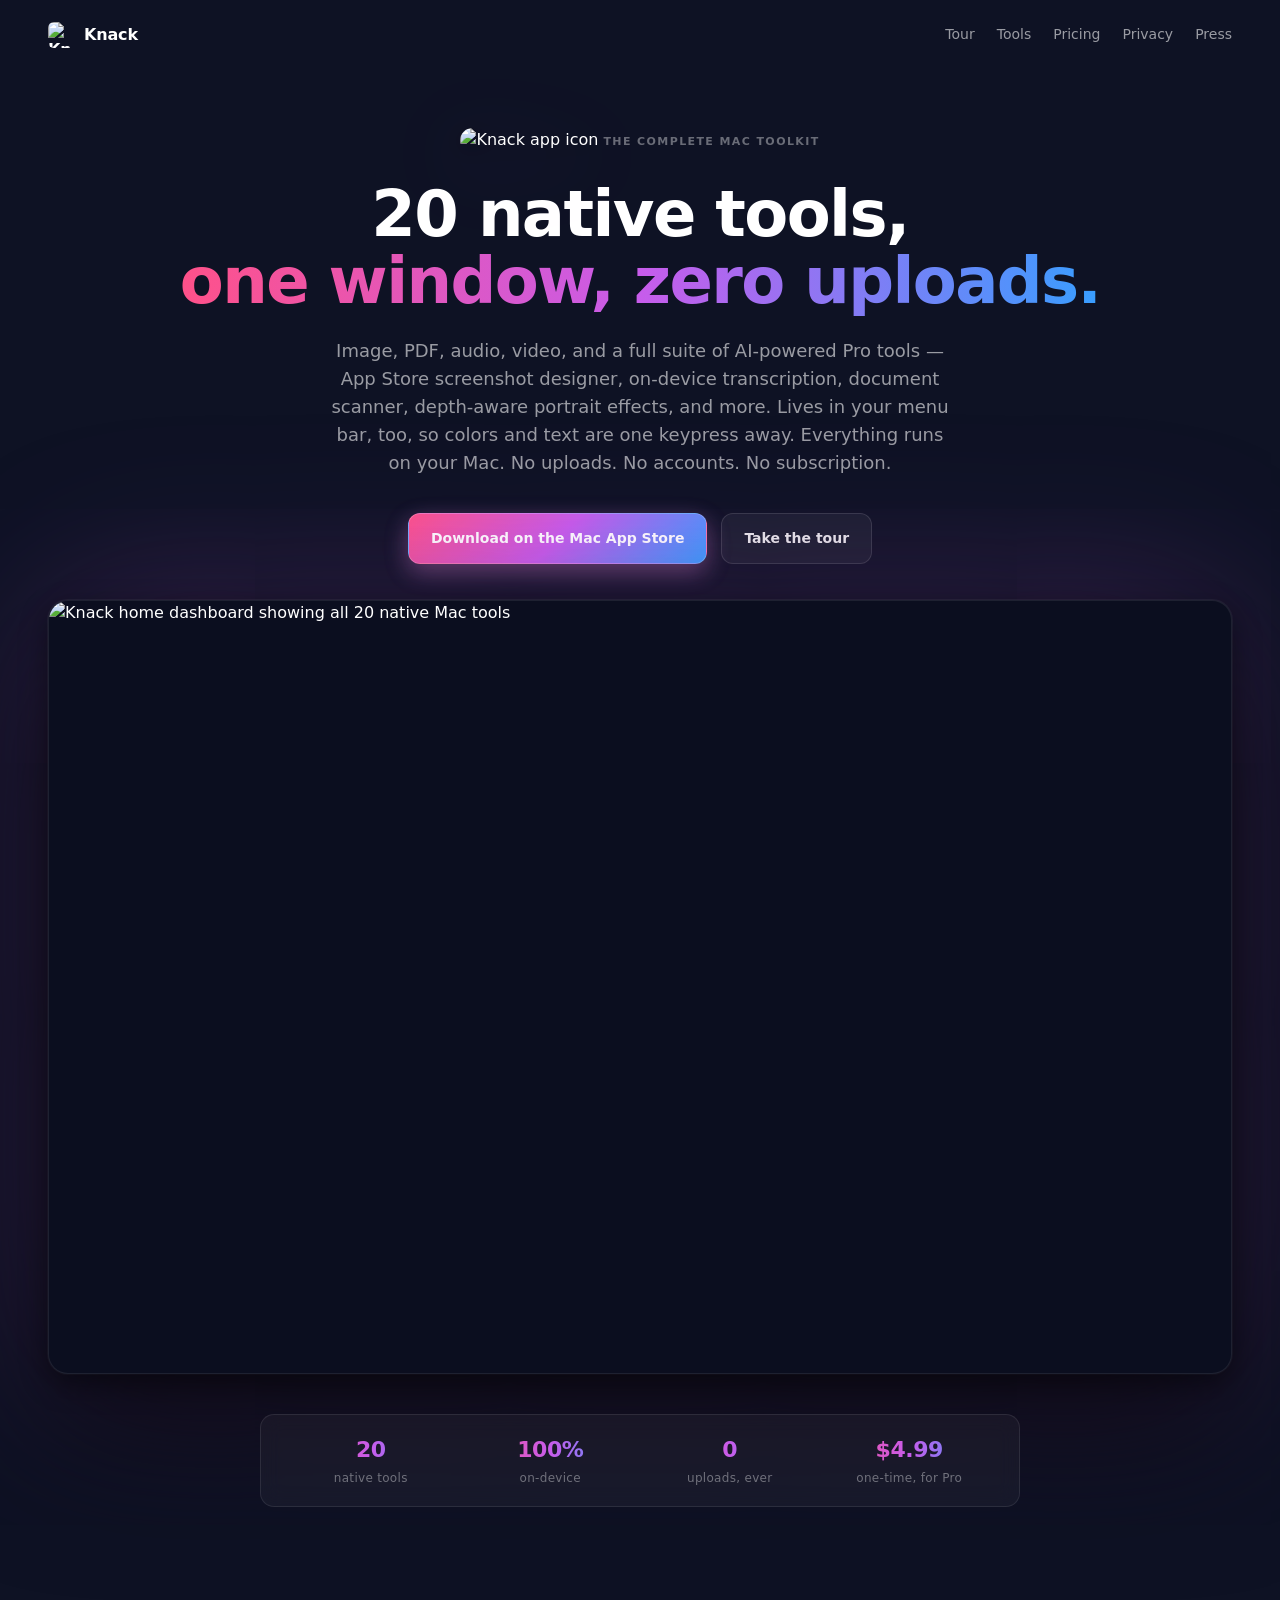
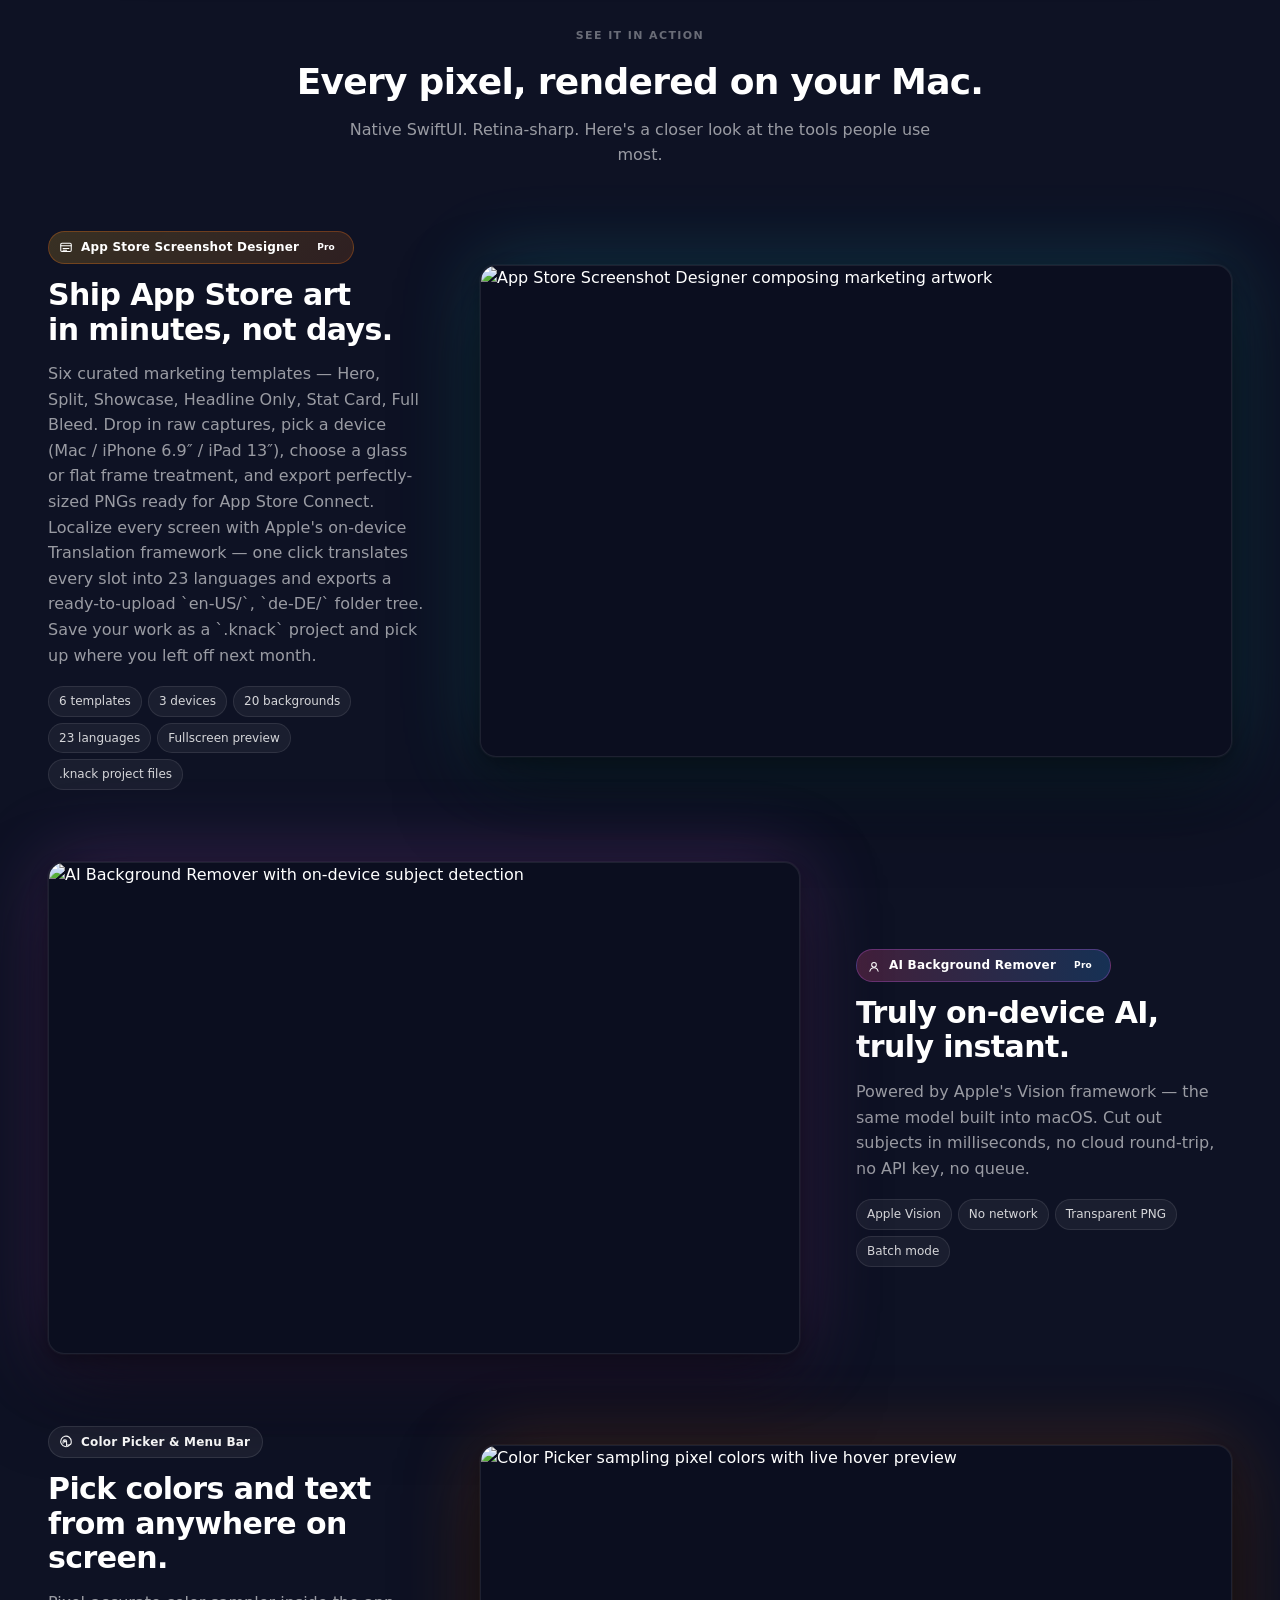
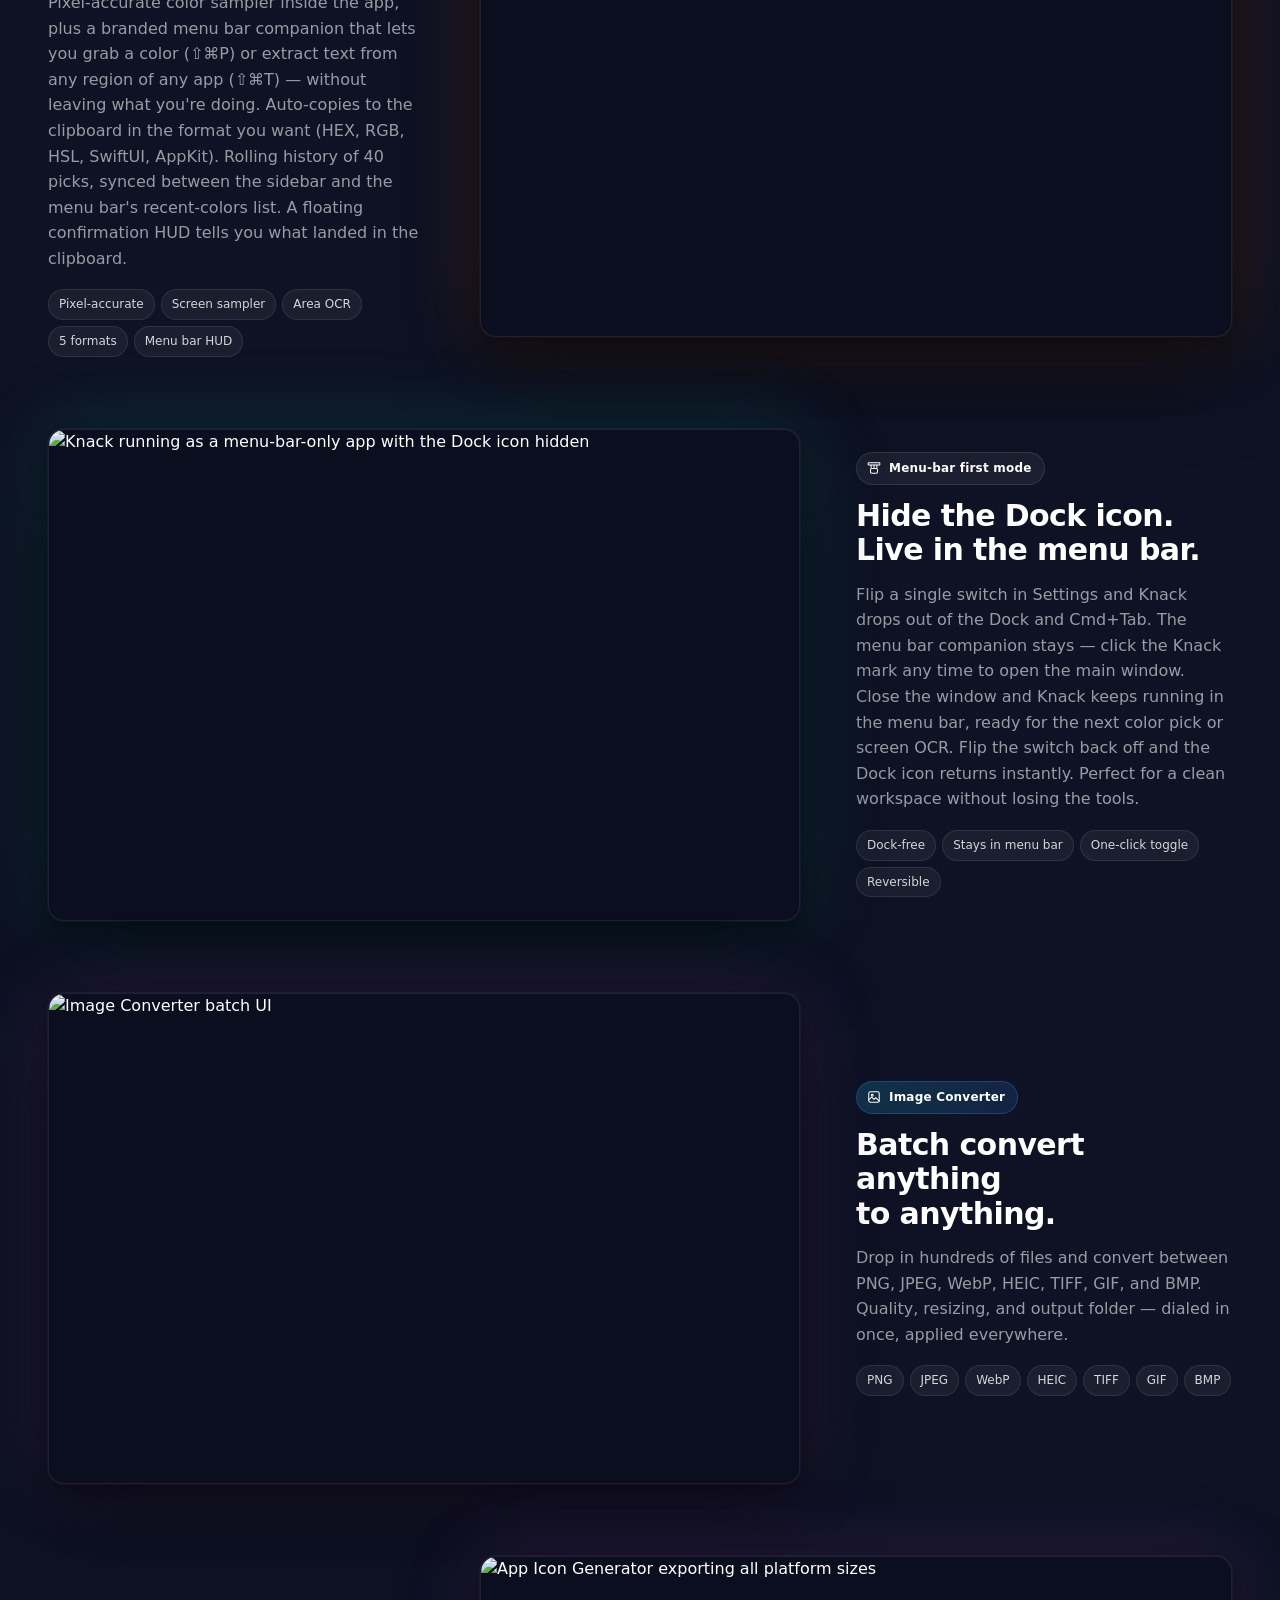
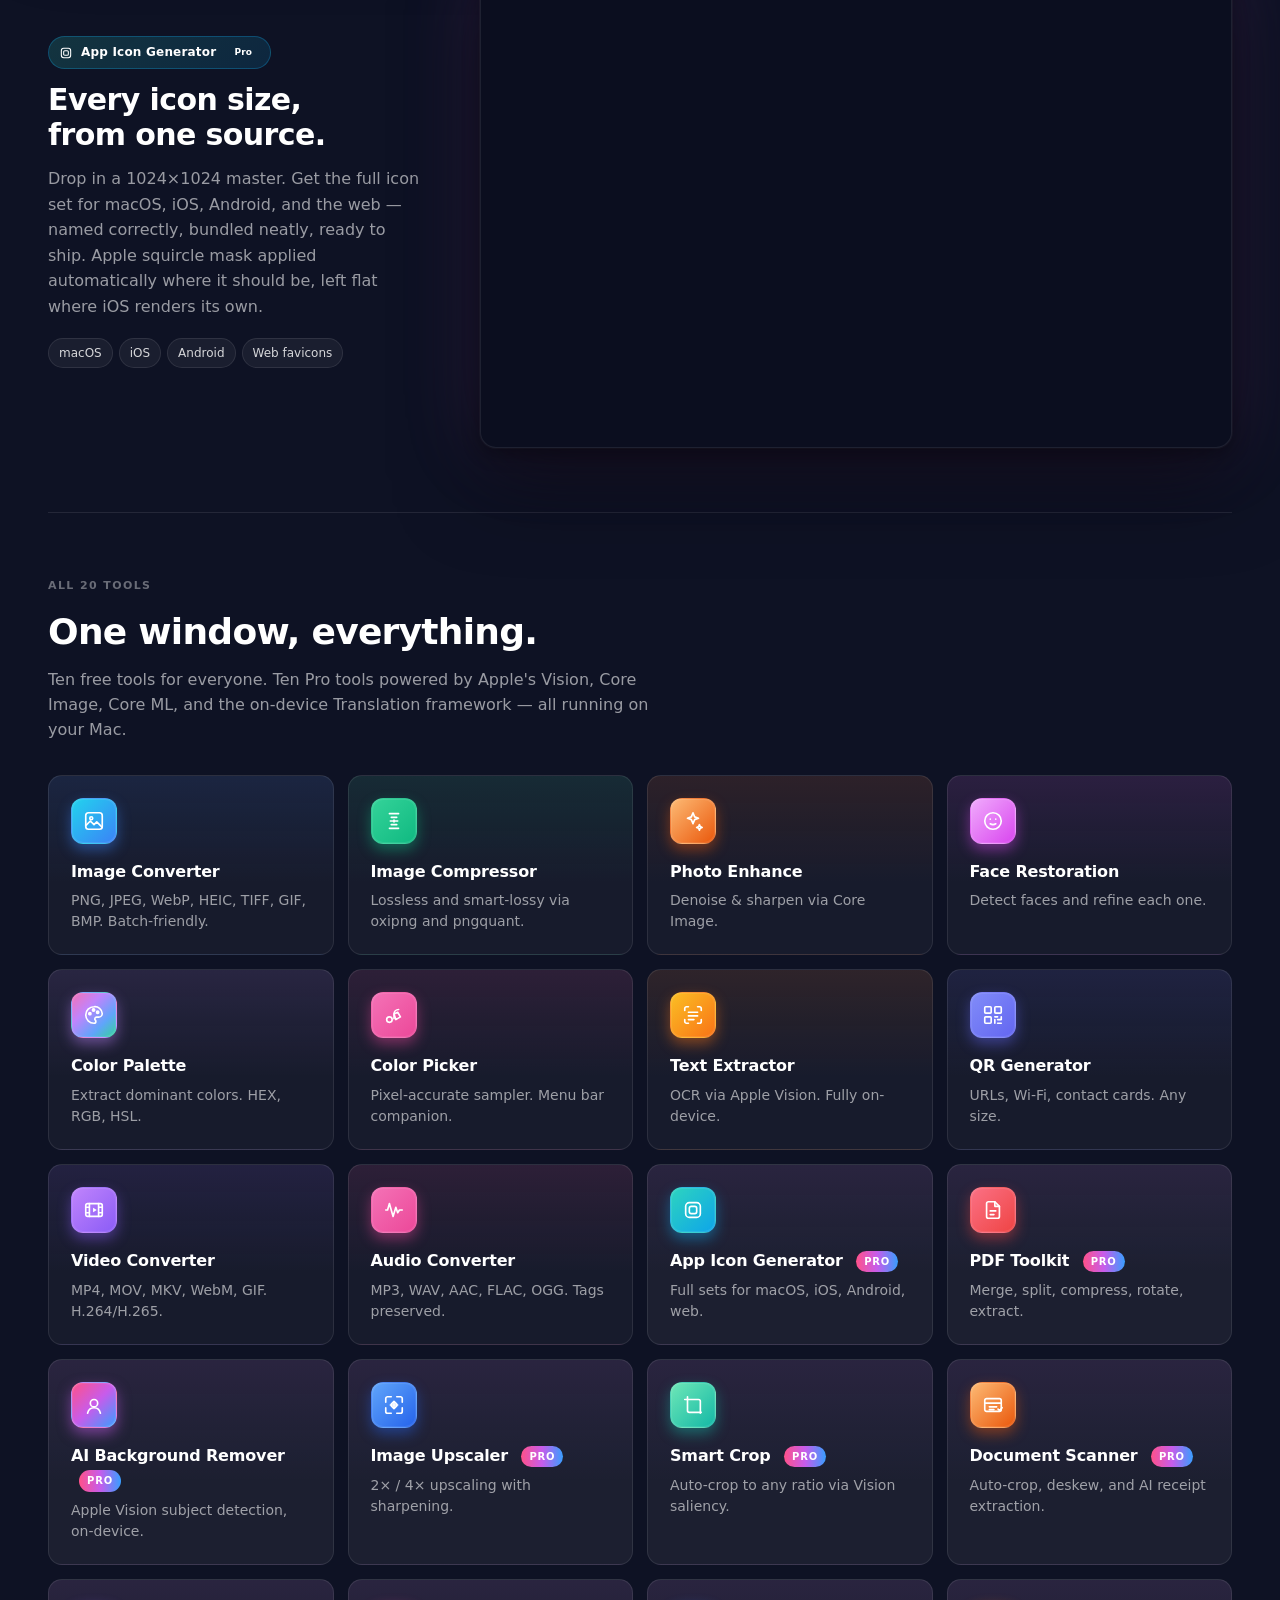
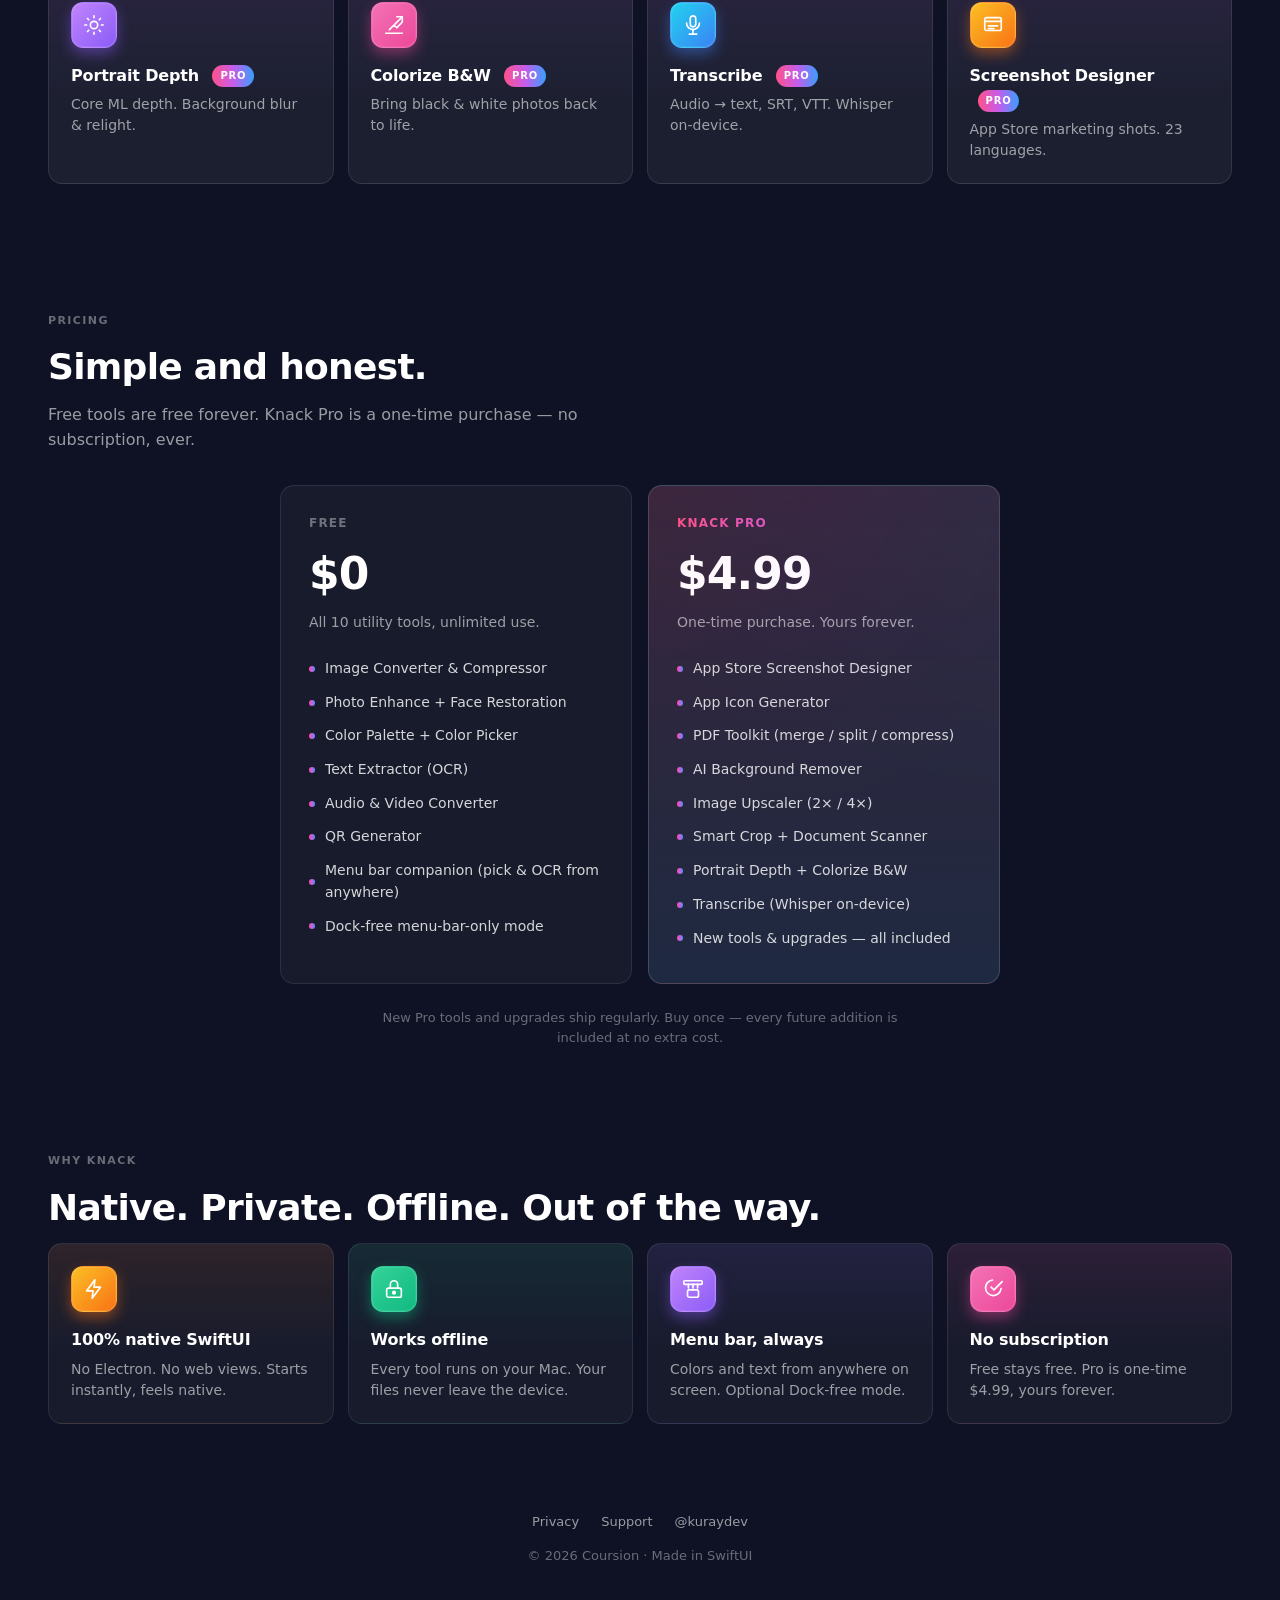
==== commit 483aa9b0: "site: live App Store CTA, absolute og:image, press kit" ====
--- a/index.html
+++ b/index.html
@@ -10,7 +10,7 @@
   <link rel="stylesheet" href="styles.css" />
   <meta property="og:title" content="Knack — The complete Mac toolkit" />
   <meta property="og:description" content="20 native Mac tools. On-device. No uploads. No subscription. One-time $4.99 for Pro." />
-  <meta property="og:image" content="screenshots/home-page.png" />
+  <meta property="og:image" content="https://knack.coursion.studio/screenshots/home-page.png" />
   <meta name="theme-color" content="#0E1224" />
   <script defer src="https://polaris-backend-489776622782.europe-west1.run.app/api/v1/analytics/t.js" data-site="knack.coursion.studio"></script>
 </head>
@@ -28,6 +28,7 @@
         <a href="#tools">Tools</a>
         <a href="#pricing">Pricing</a>
         <a href="privacy.html">Privacy</a>
+        <a href="press.html">Press</a>
       </div>
     </nav>
 
@@ -43,7 +44,7 @@
         on your Mac. No uploads. No accounts. No subscription.
       </p>
       <div class="cta-row">
-        <a class="btn primary" href="#" aria-disabled="true">Coming soon to the Mac App Store</a>
+        <a class="btn primary" href="https://apps.apple.com/app/id6762058455">Download on the Mac App Store</a>
         <a class="btn outline" href="#showcase">Take the tour</a>
       </div>
     </header>
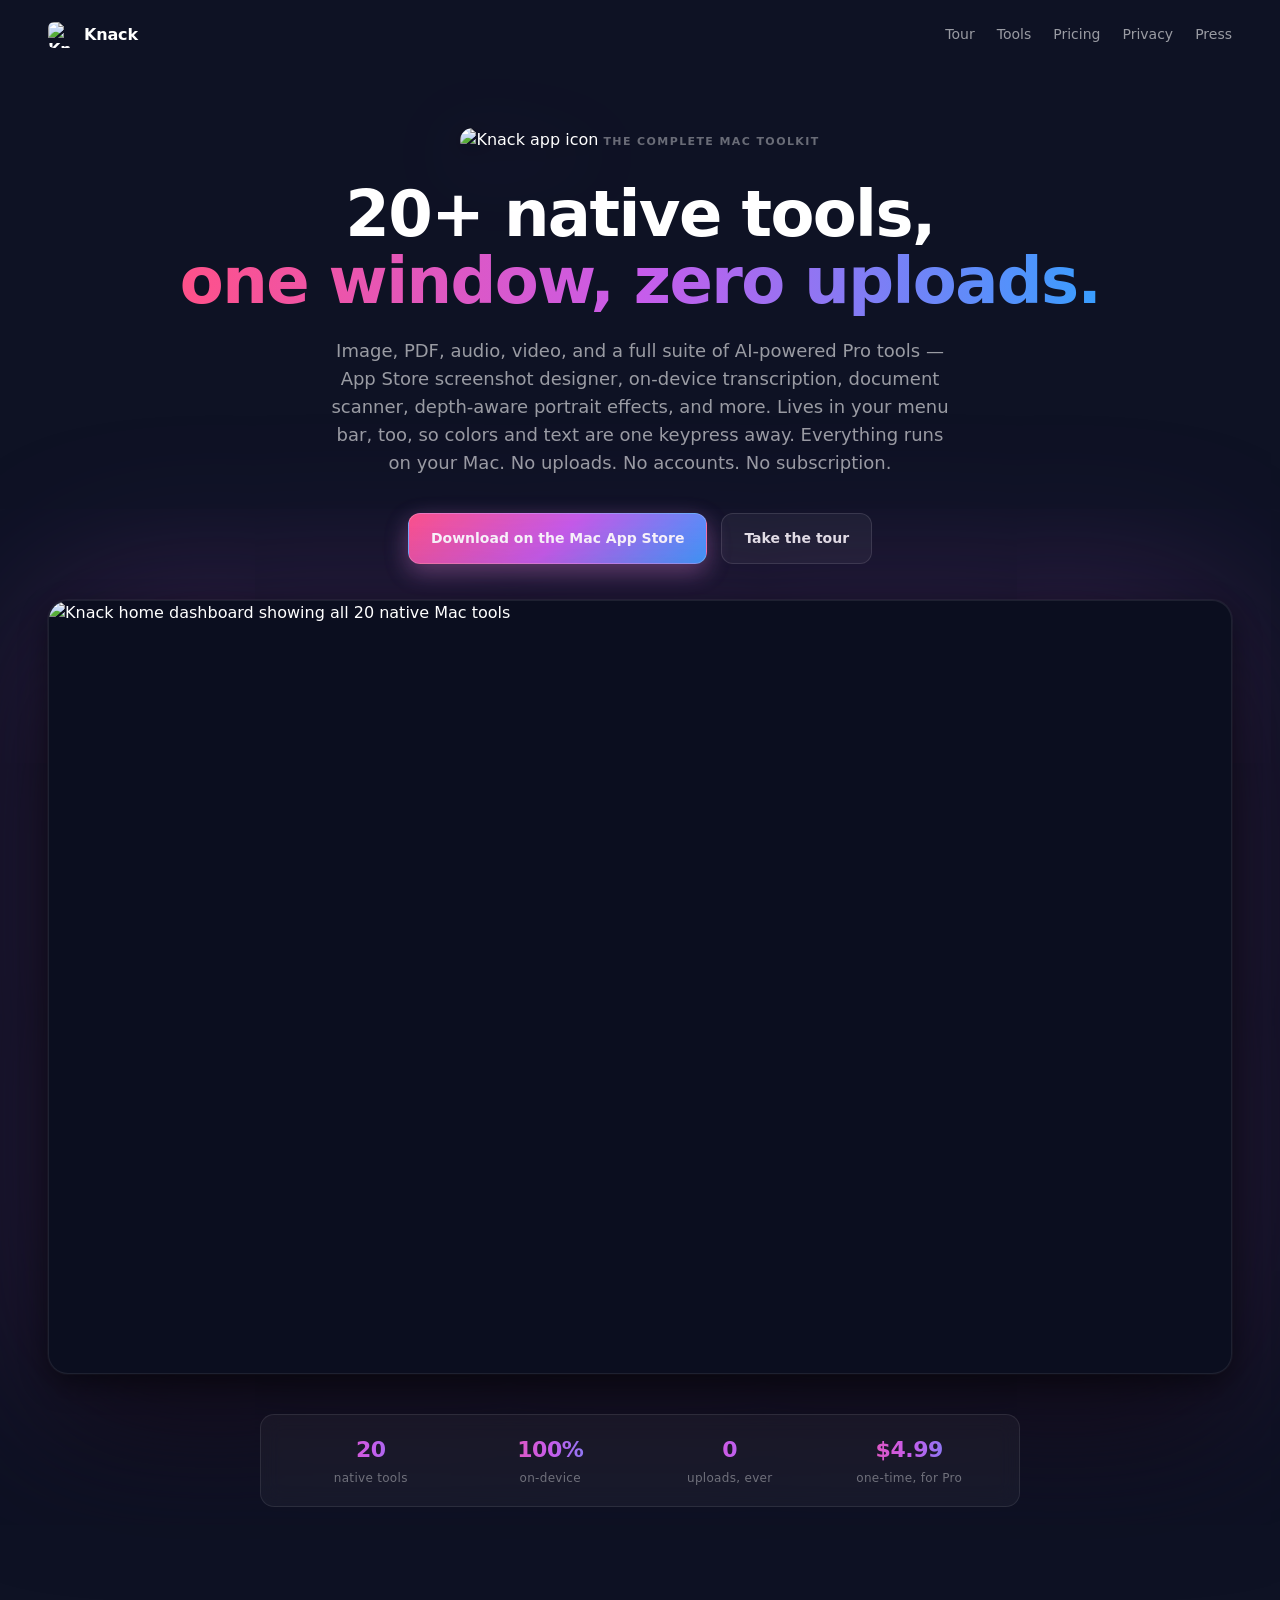
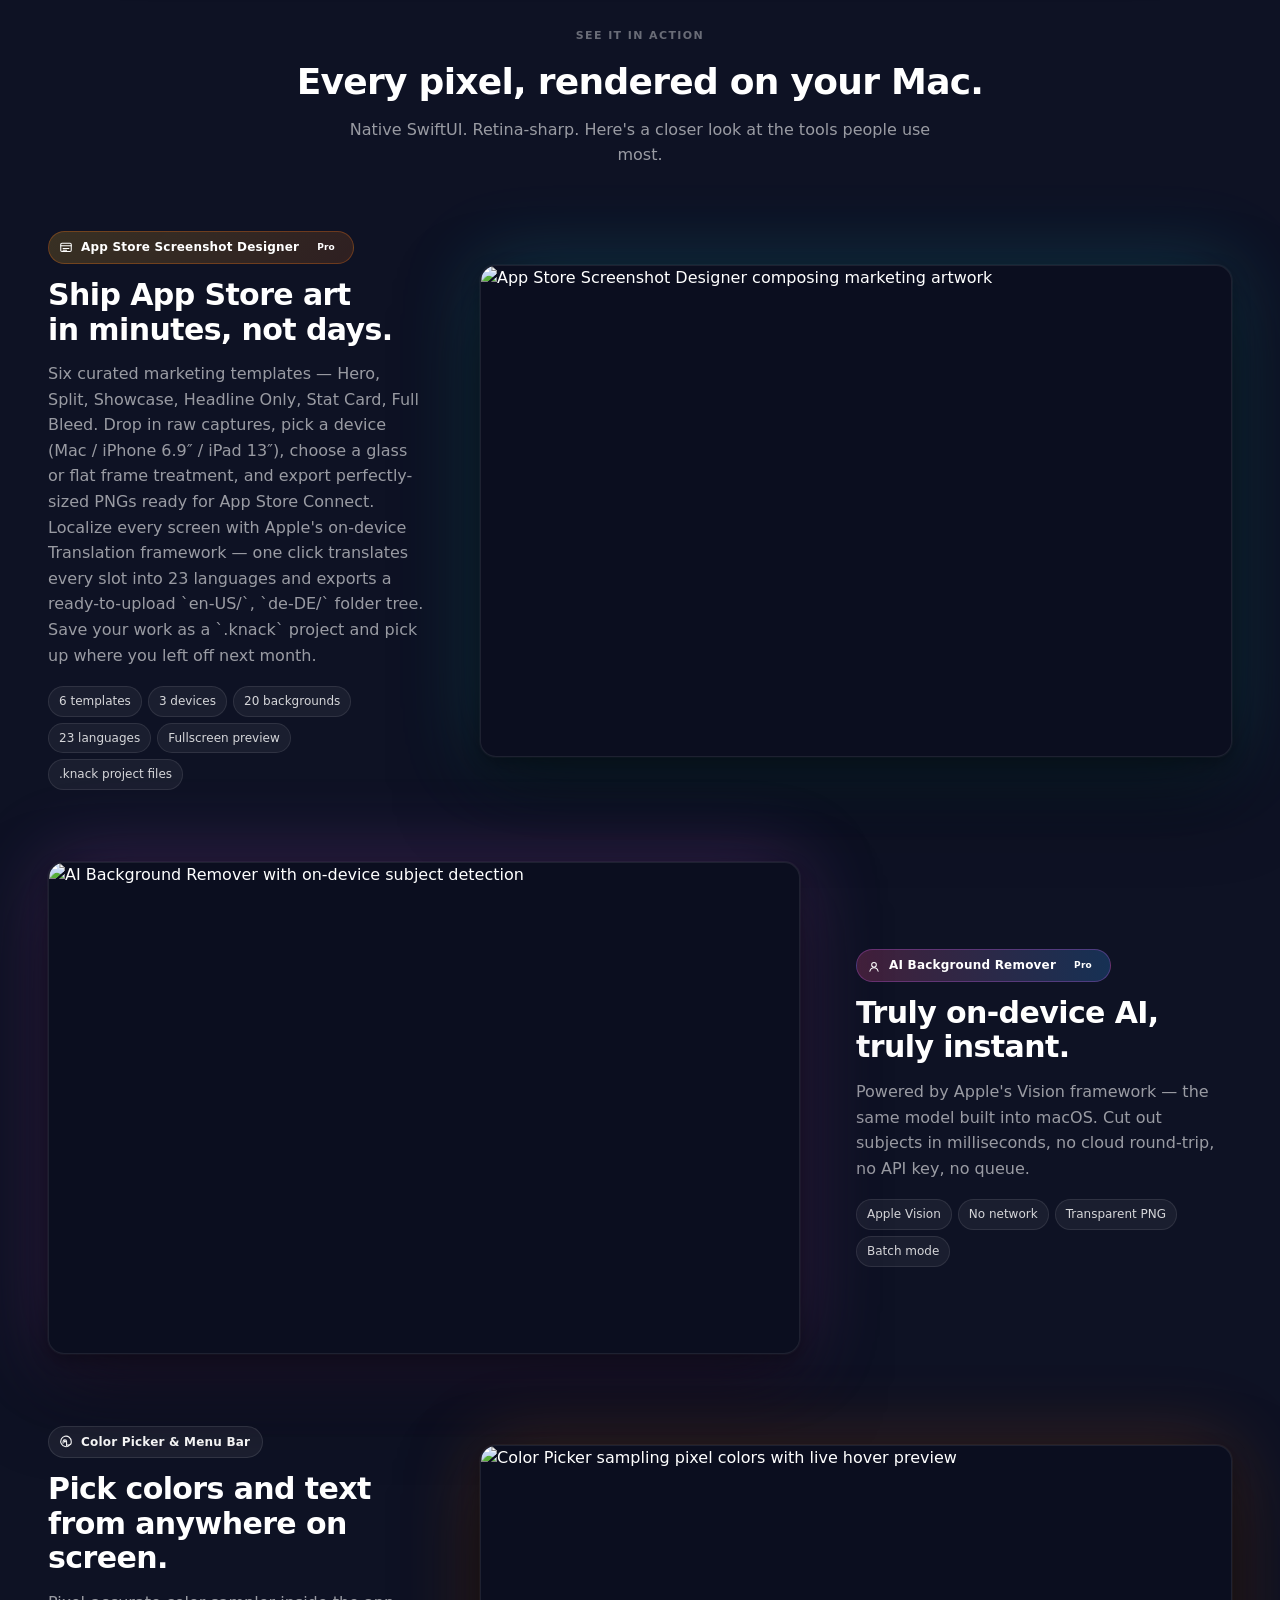
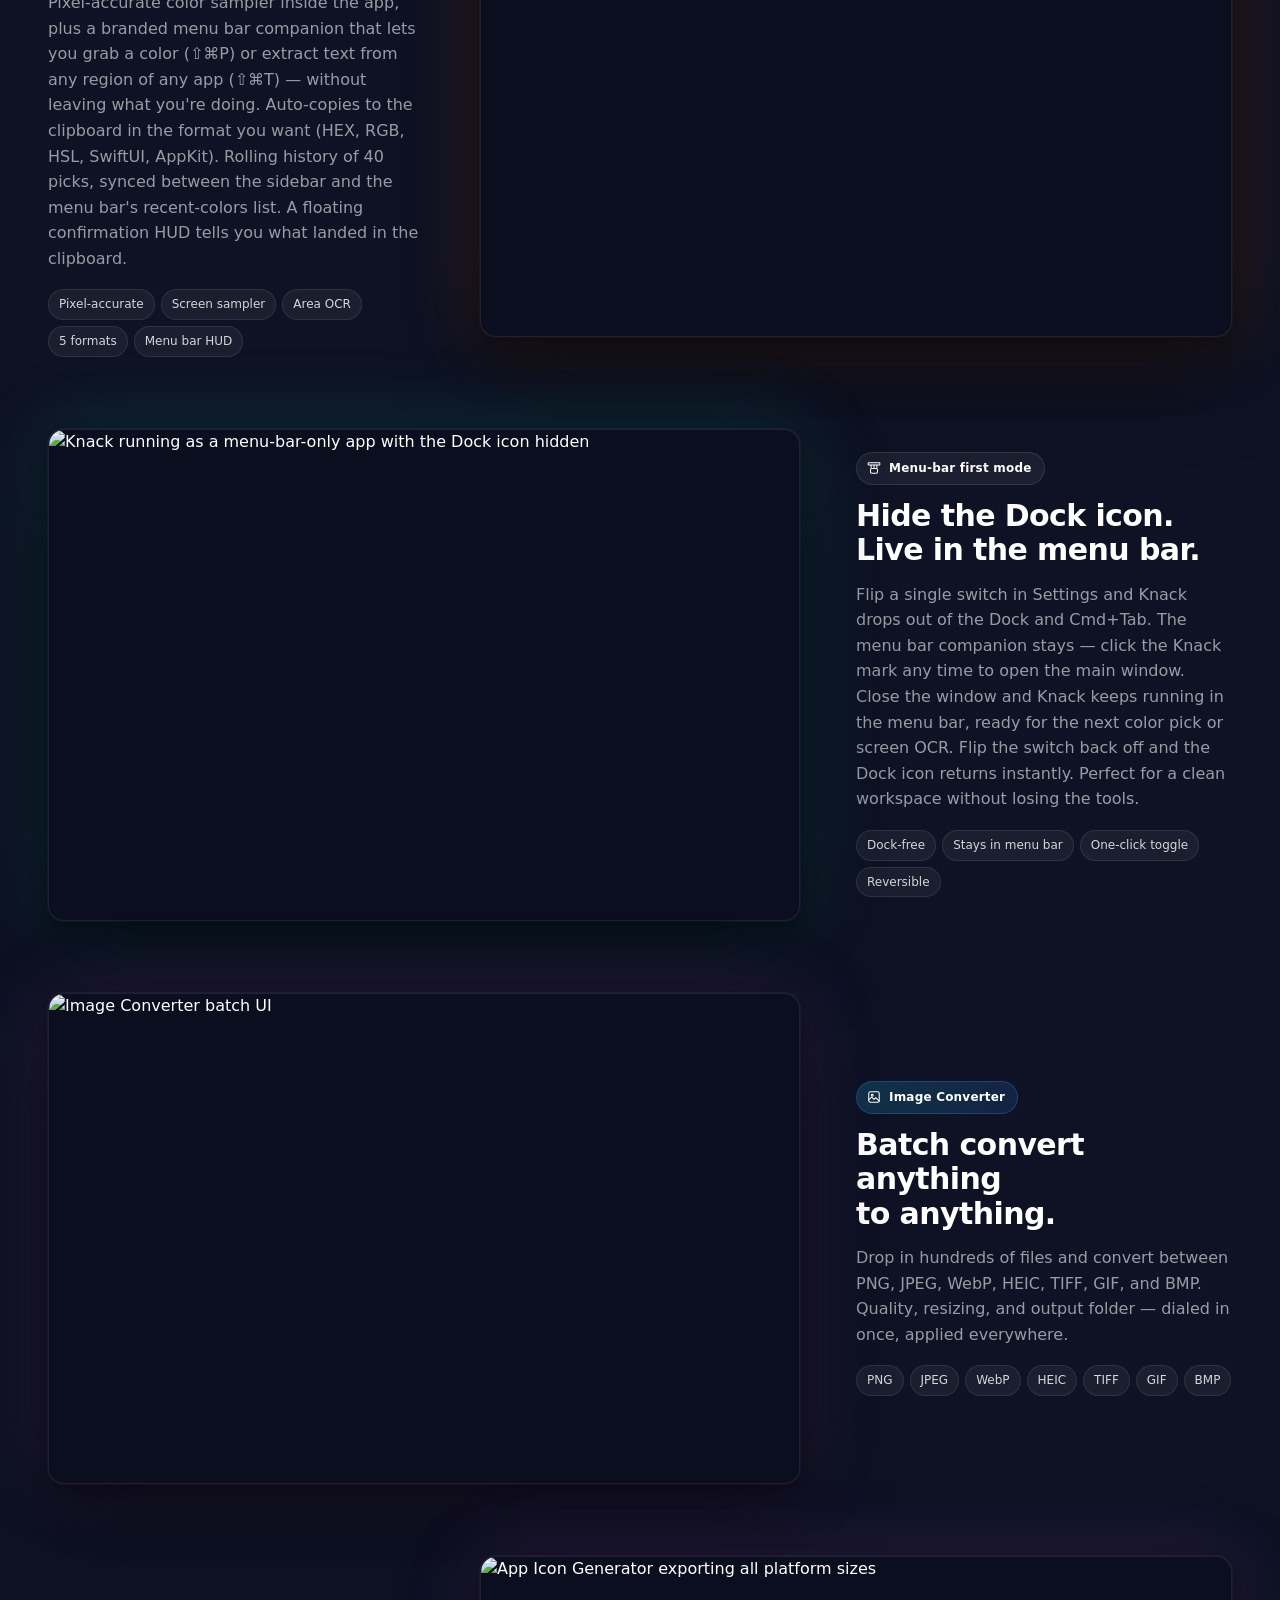
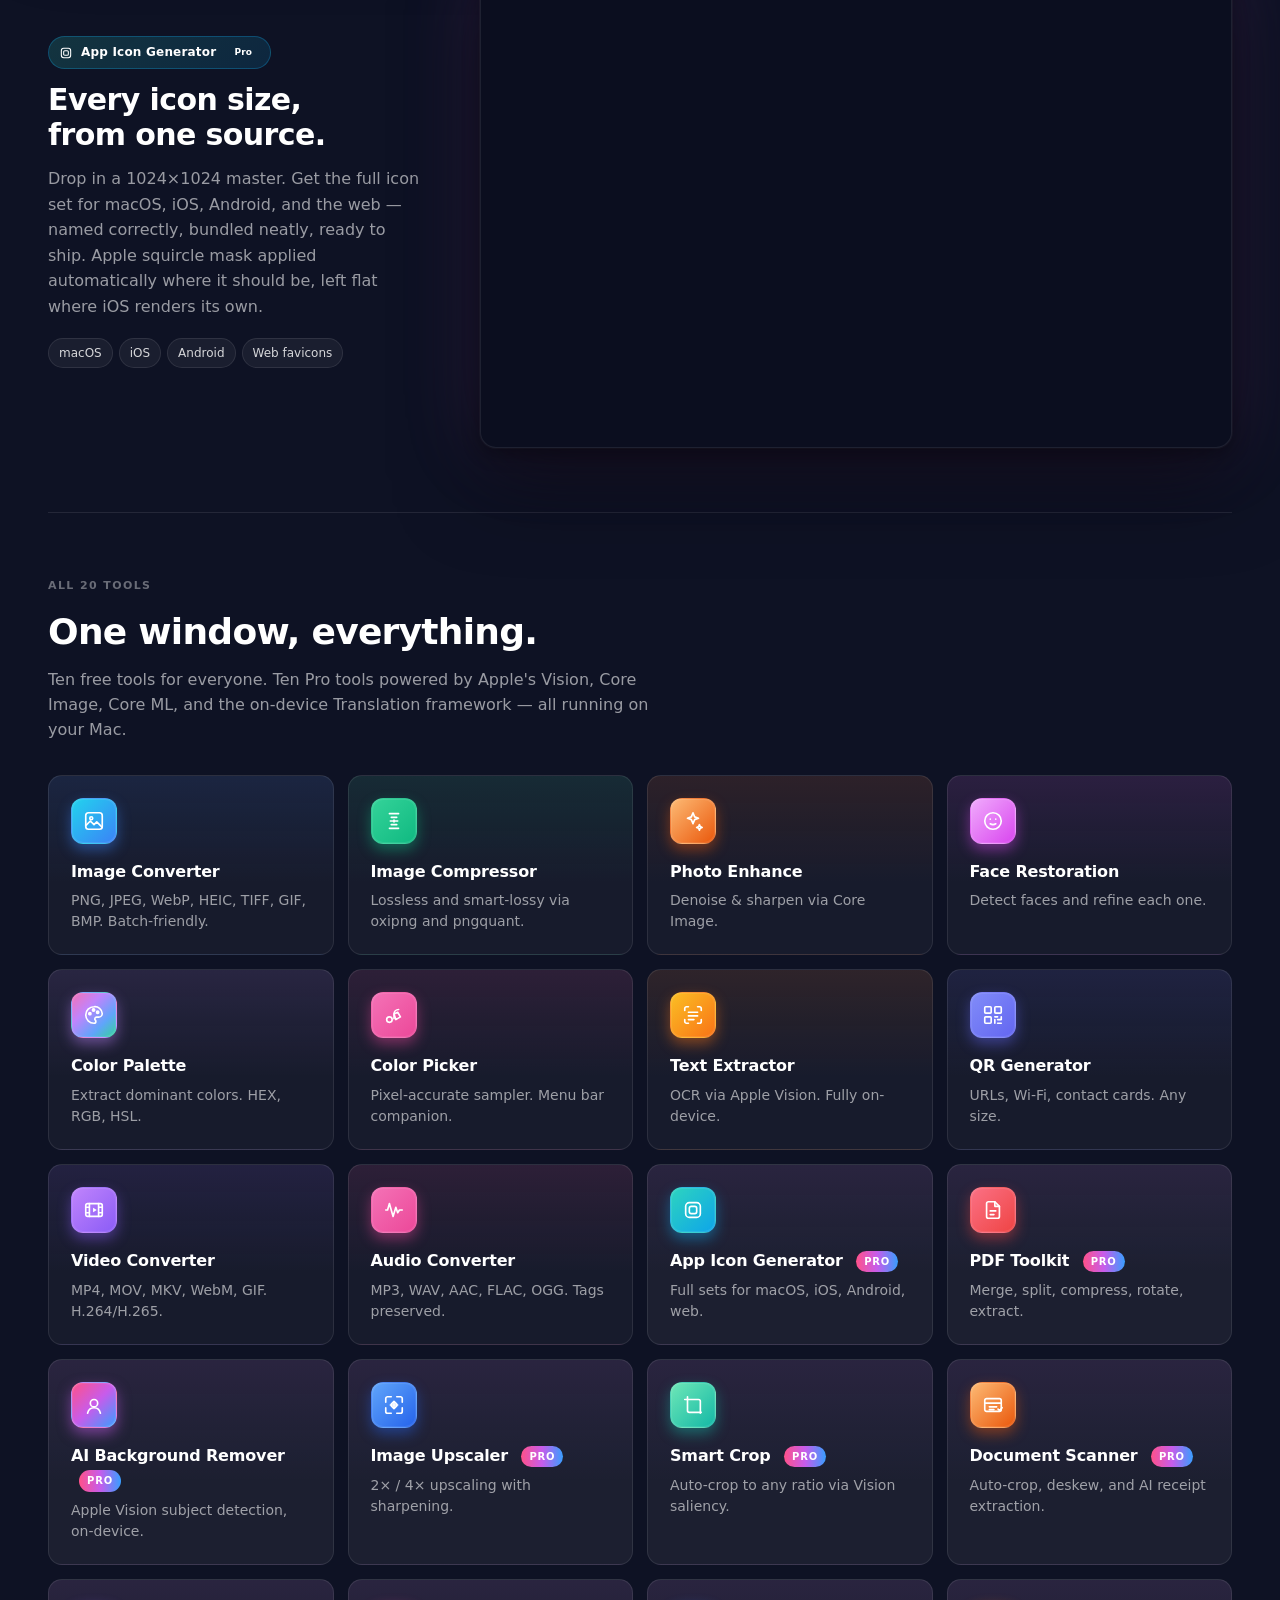
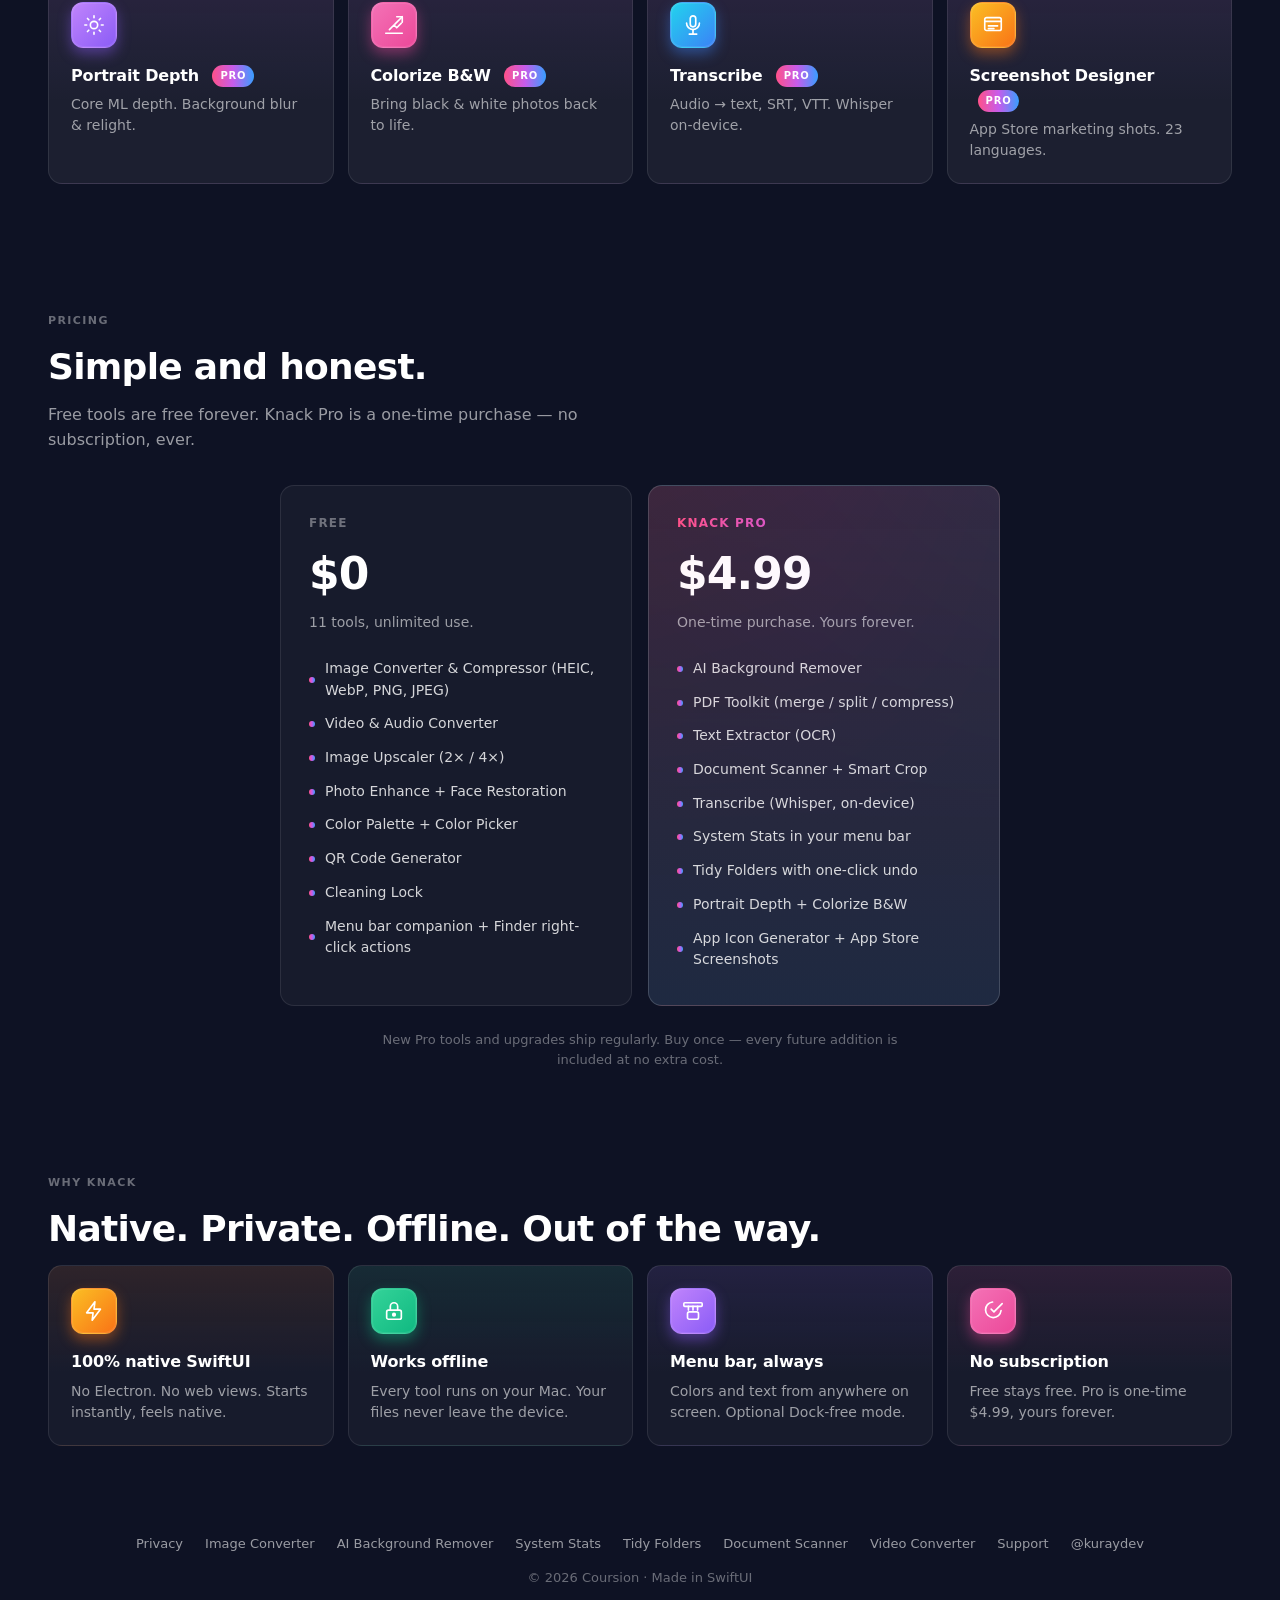
==== commit 450307a5: "site: six job landing pages, accurate pricing, sitemap - Landing pages for searches Knack answers: H" ====
--- a/index.html
+++ b/index.html
@@ -35,7 +35,7 @@
     <header class="hero">
       <img class="app-icon" src="screenshots/icon.png" alt="Knack app icon" />
       <div class="eyebrow">The complete Mac toolkit</div>
-      <h1>20 native tools,<br /><span class="grad">one window, zero uploads.</span></h1>
+      <h1>20+ native tools,<br /><span class="grad">one window, zero uploads.</span></h1>
       <p class="sub">
         Image, PDF, audio, video, and a full suite of AI-powered Pro tools —
         App Store screenshot designer, on-device transcription, document
@@ -301,16 +301,16 @@
         <div class="price">
           <div class="tier">Free</div>
           <div class="amount">$0</div>
-          <p class="note">All 10 utility tools, unlimited use.</p>
+          <p class="note">11 tools, unlimited use.</p>
           <ul>
-            <li>Image Converter &amp; Compressor</li>
+            <li>Image Converter &amp; Compressor (HEIC, WebP, PNG, JPEG)</li>
+            <li>Video &amp; Audio Converter</li>
+            <li>Image Upscaler (2× / 4×)</li>
             <li>Photo Enhance + Face Restoration</li>
             <li>Color Palette + Color Picker</li>
-            <li>Text Extractor (OCR)</li>
-            <li>Audio &amp; Video Converter</li>
-            <li>QR Generator</li>
-            <li>Menu bar companion (pick &amp; OCR from anywhere)</li>
-            <li>Dock-free menu-bar-only mode</li>
+            <li>QR Code Generator</li>
+            <li>Cleaning Lock</li>
+            <li>Menu bar companion + Finder right-click actions</li>
           </ul>
         </div>
         <div class="price pro">
@@ -318,15 +318,15 @@
           <div class="amount">$4.99</div>
           <p class="note">One-time purchase. Yours forever.</p>
           <ul>
-            <li>App Store Screenshot Designer</li>
-            <li>App Icon Generator</li>
+            <li>AI Background Remover</li>
             <li>PDF Toolkit (merge / split / compress)</li>
-            <li>AI Background Remover</li>
-            <li>Image Upscaler (2× / 4×)</li>
-            <li>Smart Crop + Document Scanner</li>
+            <li>Text Extractor (OCR)</li>
+            <li>Document Scanner + Smart Crop</li>
+            <li>Transcribe (Whisper, on-device)</li>
+            <li>System Stats in your menu bar</li>
+            <li>Tidy Folders with one-click undo</li>
             <li>Portrait Depth + Colorize B&amp;W</li>
-            <li>Transcribe (Whisper on-device)</li>
-            <li>New tools &amp; upgrades — all included</li>
+            <li>App Icon Generator + App Store Screenshots</li>
           </ul>
         </div>
       </div>
@@ -367,7 +367,13 @@
     <footer>
       <div class="links">
         <a href="privacy.html">Privacy</a>
-        <a href="mailto:kuraydev.io@gmail.com">Support</a>
+        <a href="heic-to-jpg-mac.html">Image Converter</a>
+        <a href="remove-background-mac.html">AI Background Remover</a>
+        <a href="mac-menu-bar-system-monitor.html">System Stats</a>
+        <a href="organize-downloads-folder-mac.html">Tidy Folders</a>
+        <a href="scan-receipts-to-pdf-mac.html">Document Scanner</a>
+        <a href="convert-video-mac.html">Video Converter</a>
+        <a href="mailto:support@coursion.studio">Support</a>
         <a href="https://x.com/kuraydev" target="_blank" rel="noopener">@kuraydev</a>
       </div>
       <div>© 2026 Coursion · Made in SwiftUI</div>
--- a/styles.css
+++ b/styles.css
@@ -812,3 +812,7 @@
 .prose a:hover {
   text-decoration-color: var(--brand-pink);
 }
+
+.landing-shot { width: 100%; border-radius: 14px; margin: 8px 0 18px; box-shadow: 0 30px 80px rgba(0,0,0,.45); }
+.landing-steps { padding-left: 1.2em; line-height: 1.8; font-size: 17px; }
+.landing-more { list-style: none; padding: 0; margin-top: 24px; line-height: 2; }
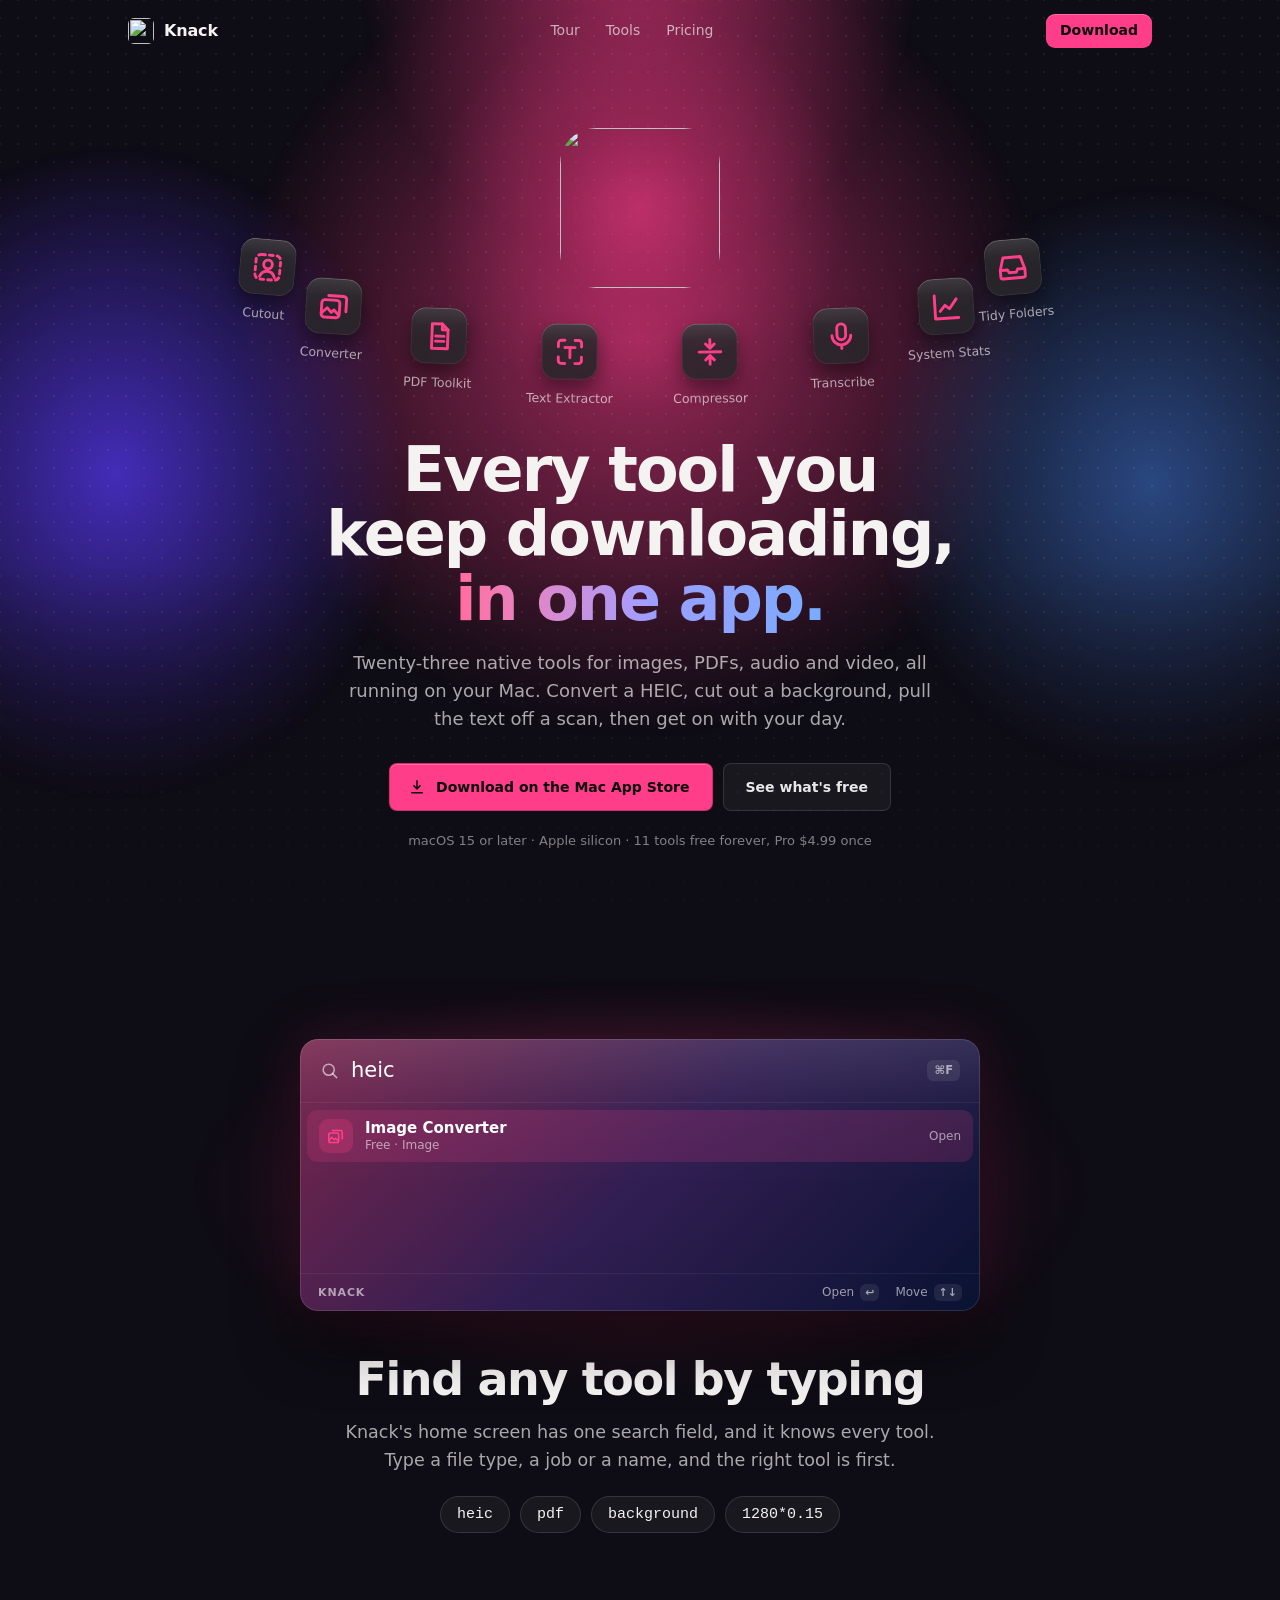
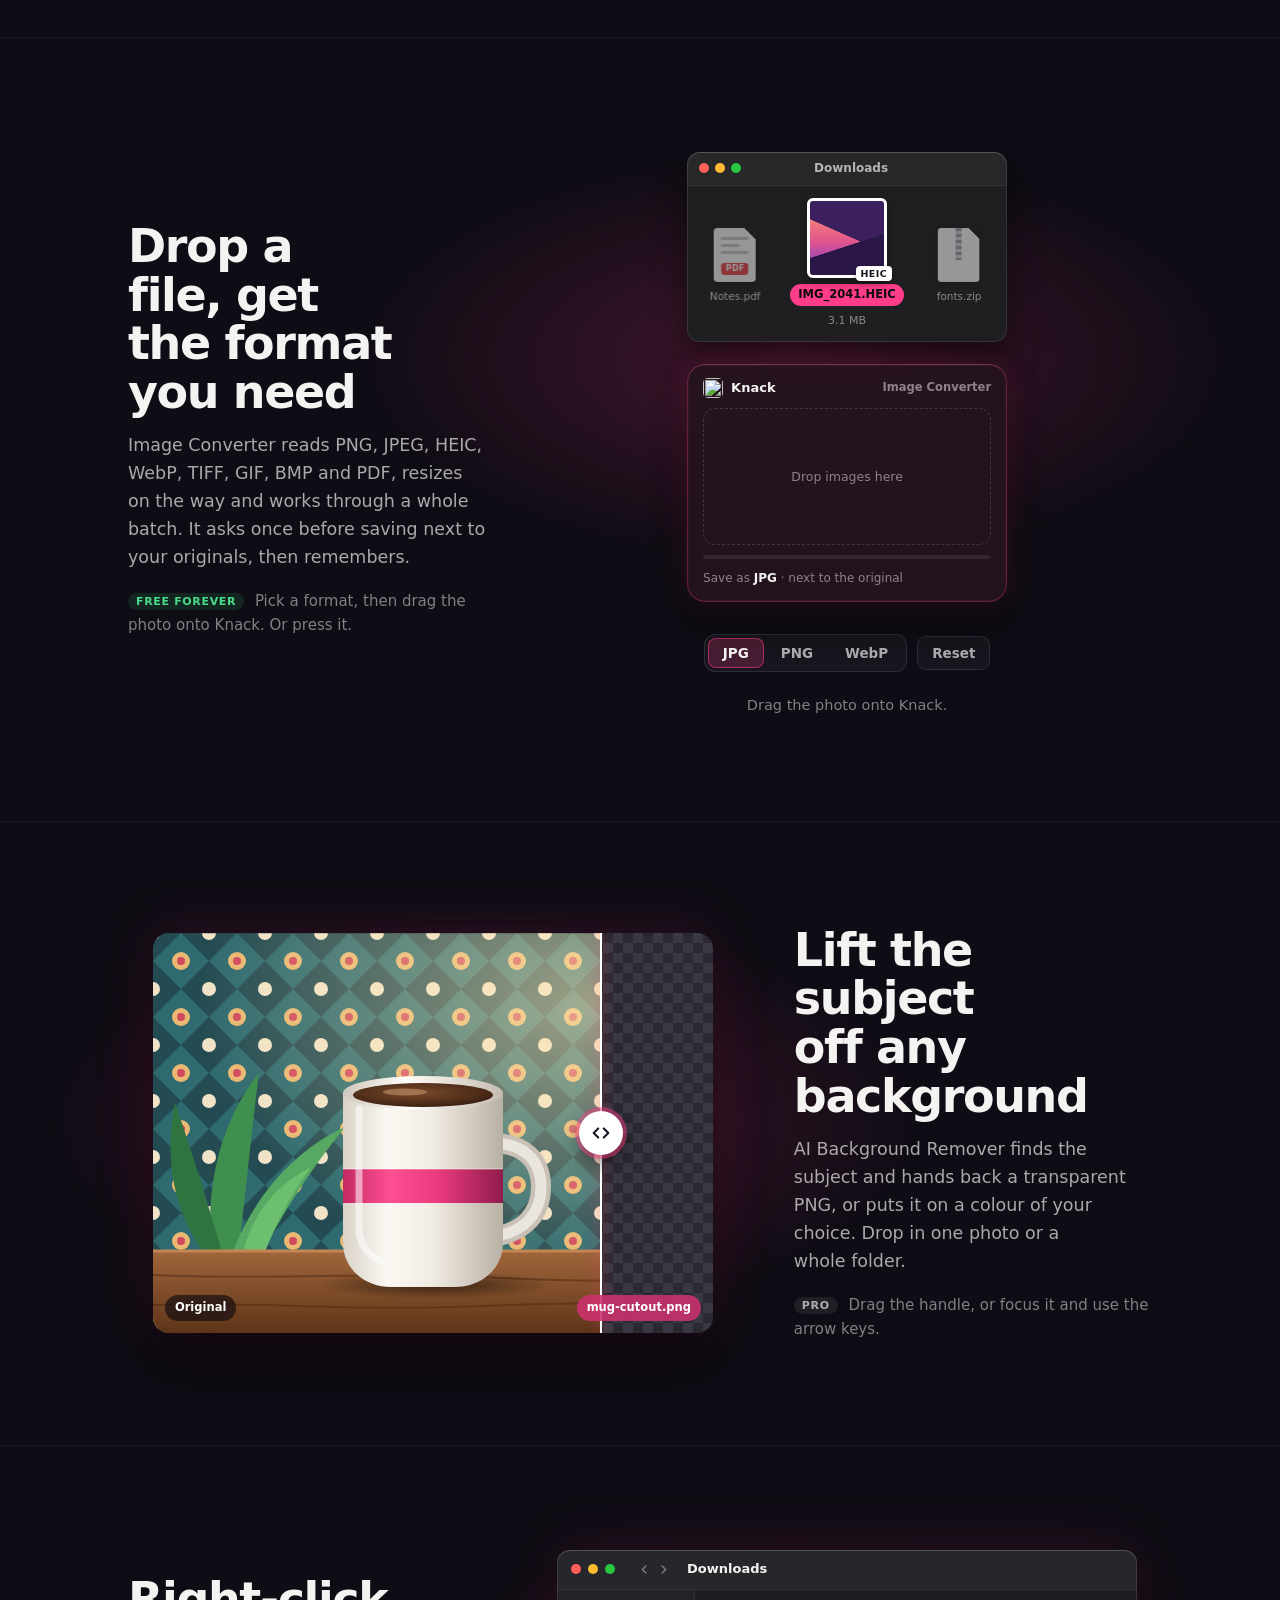
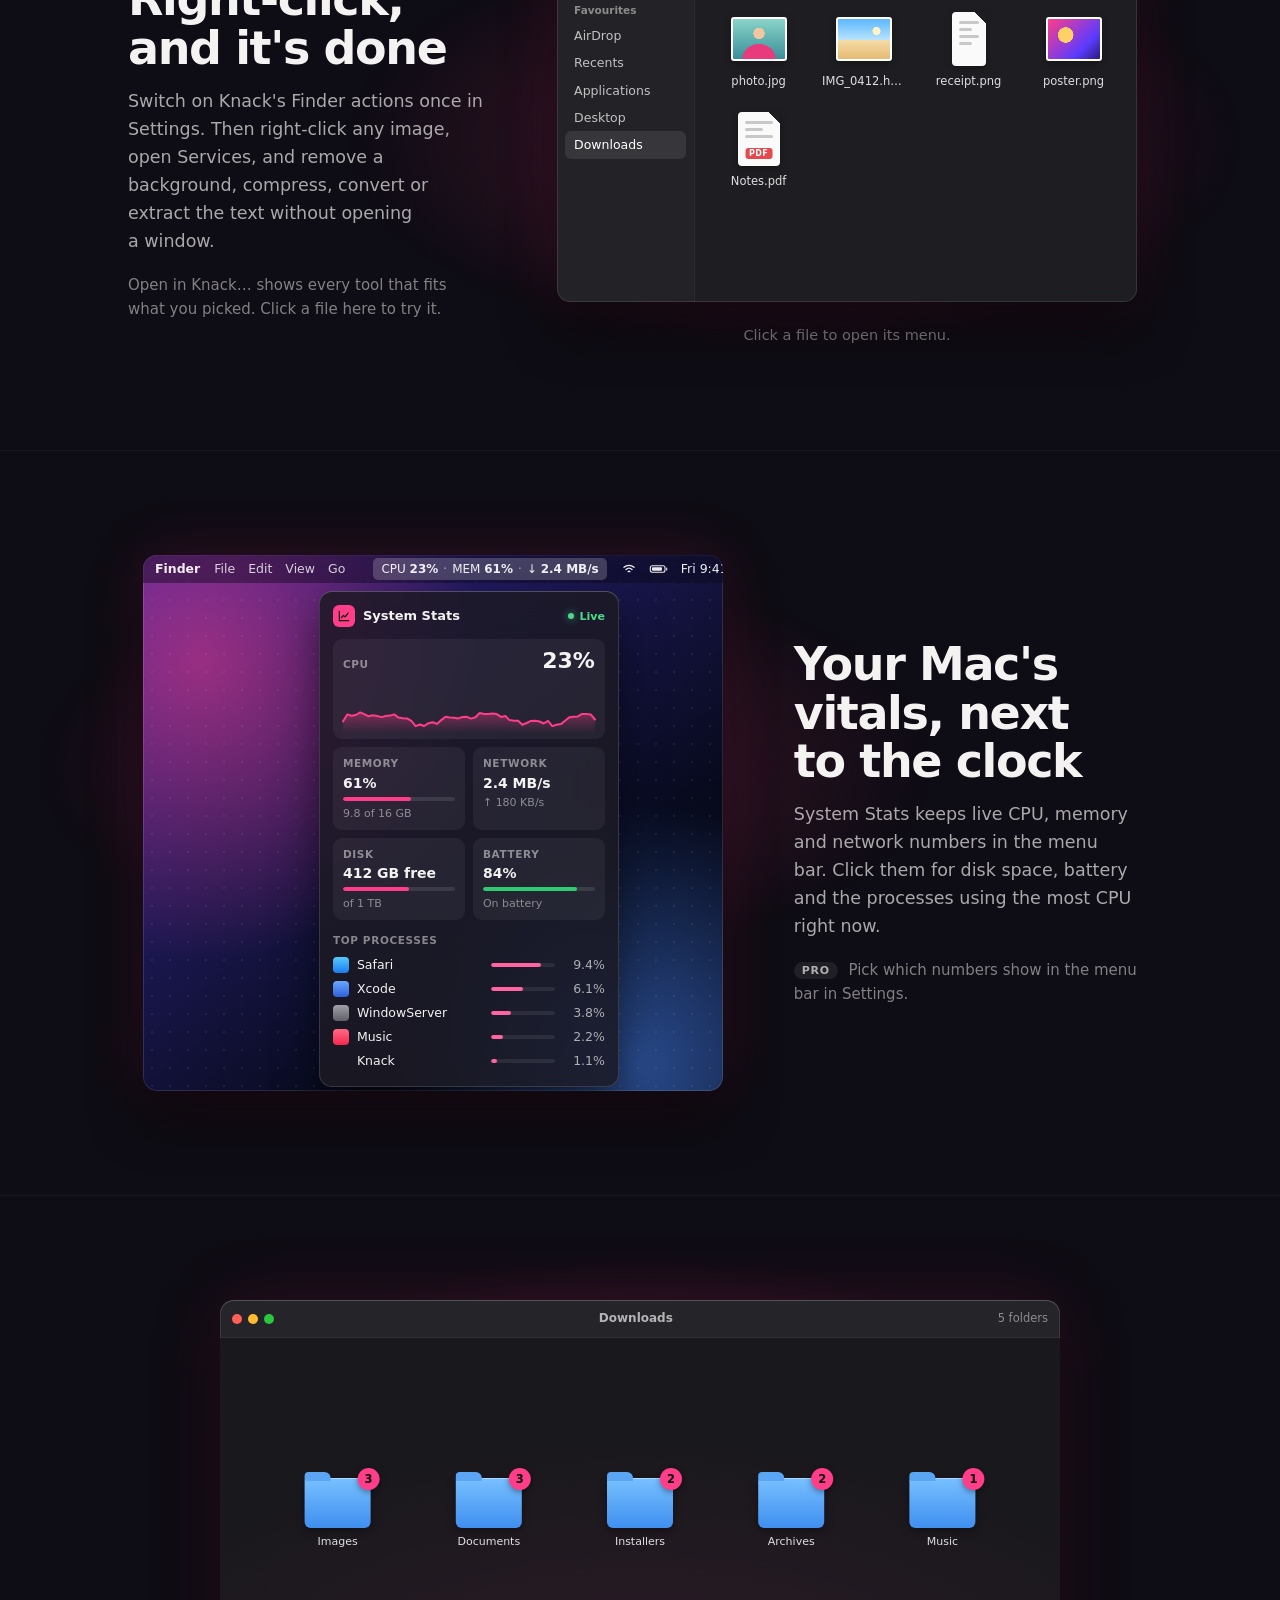
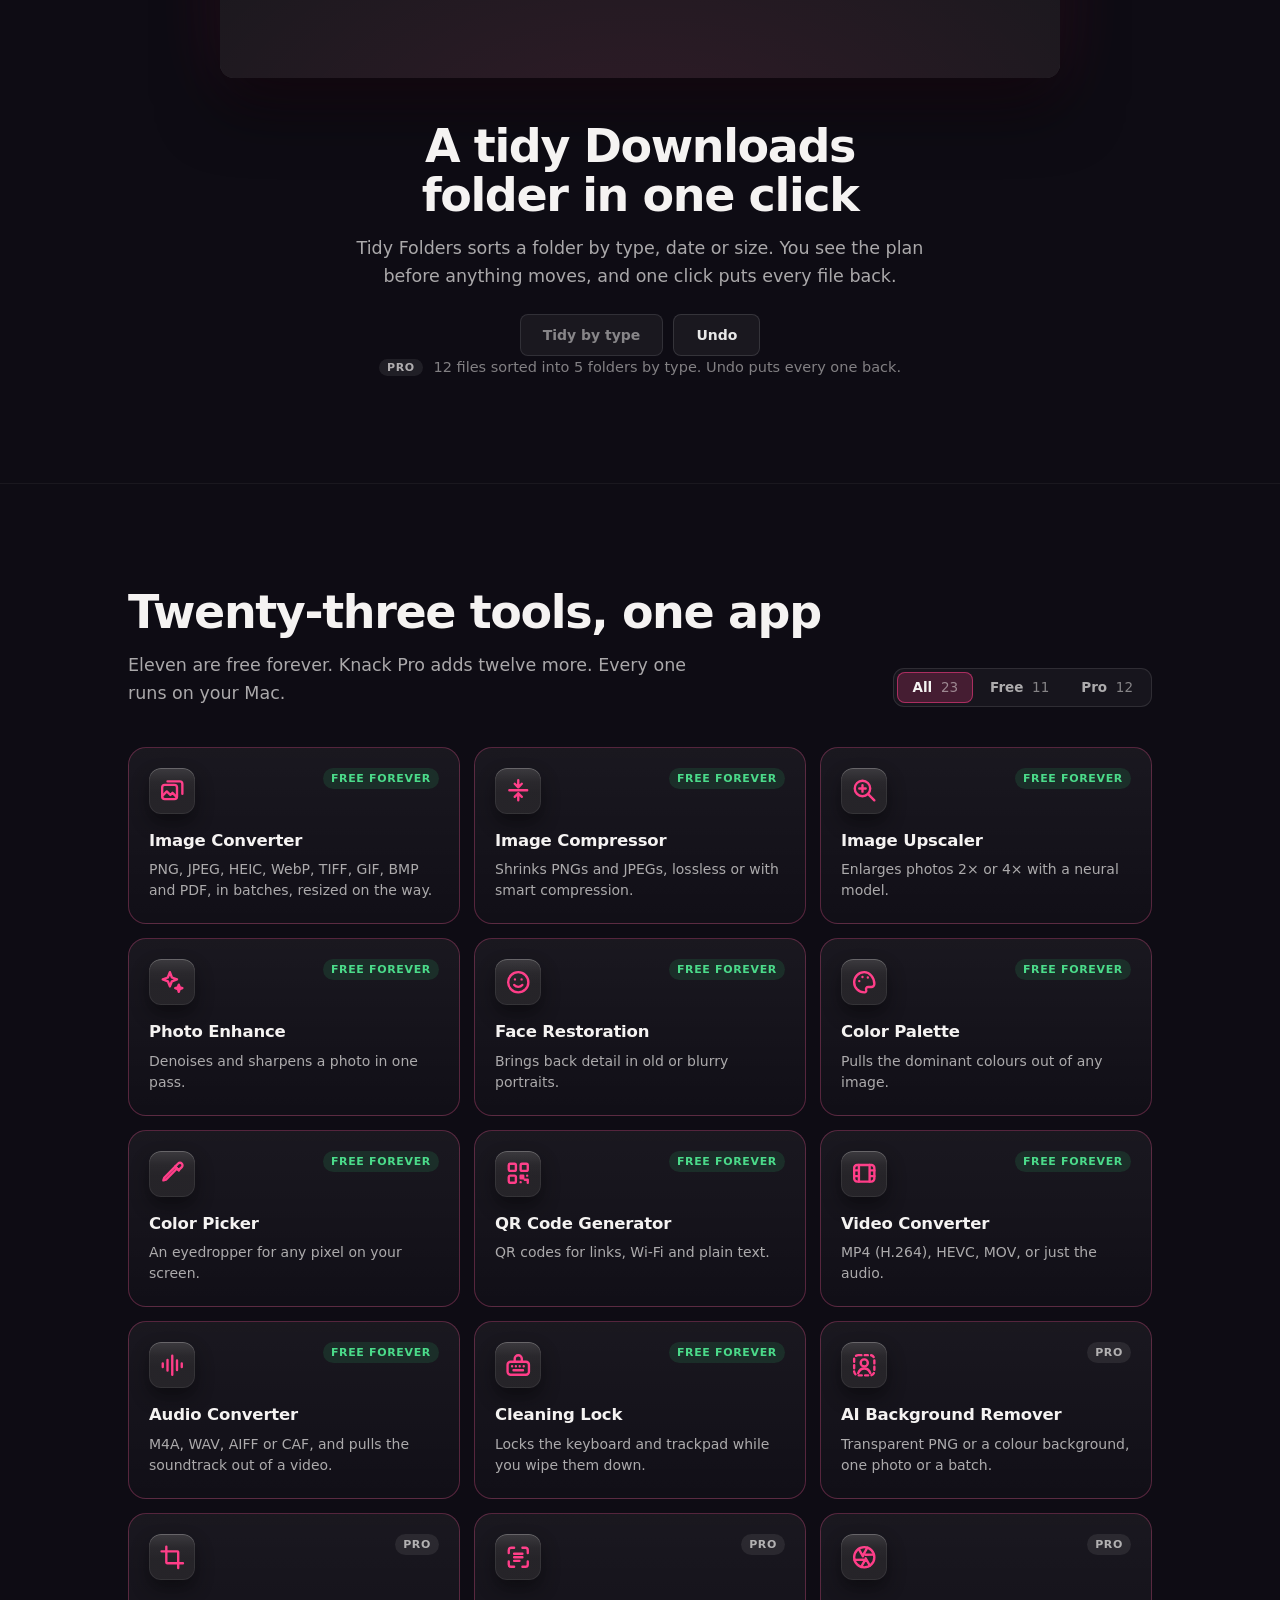
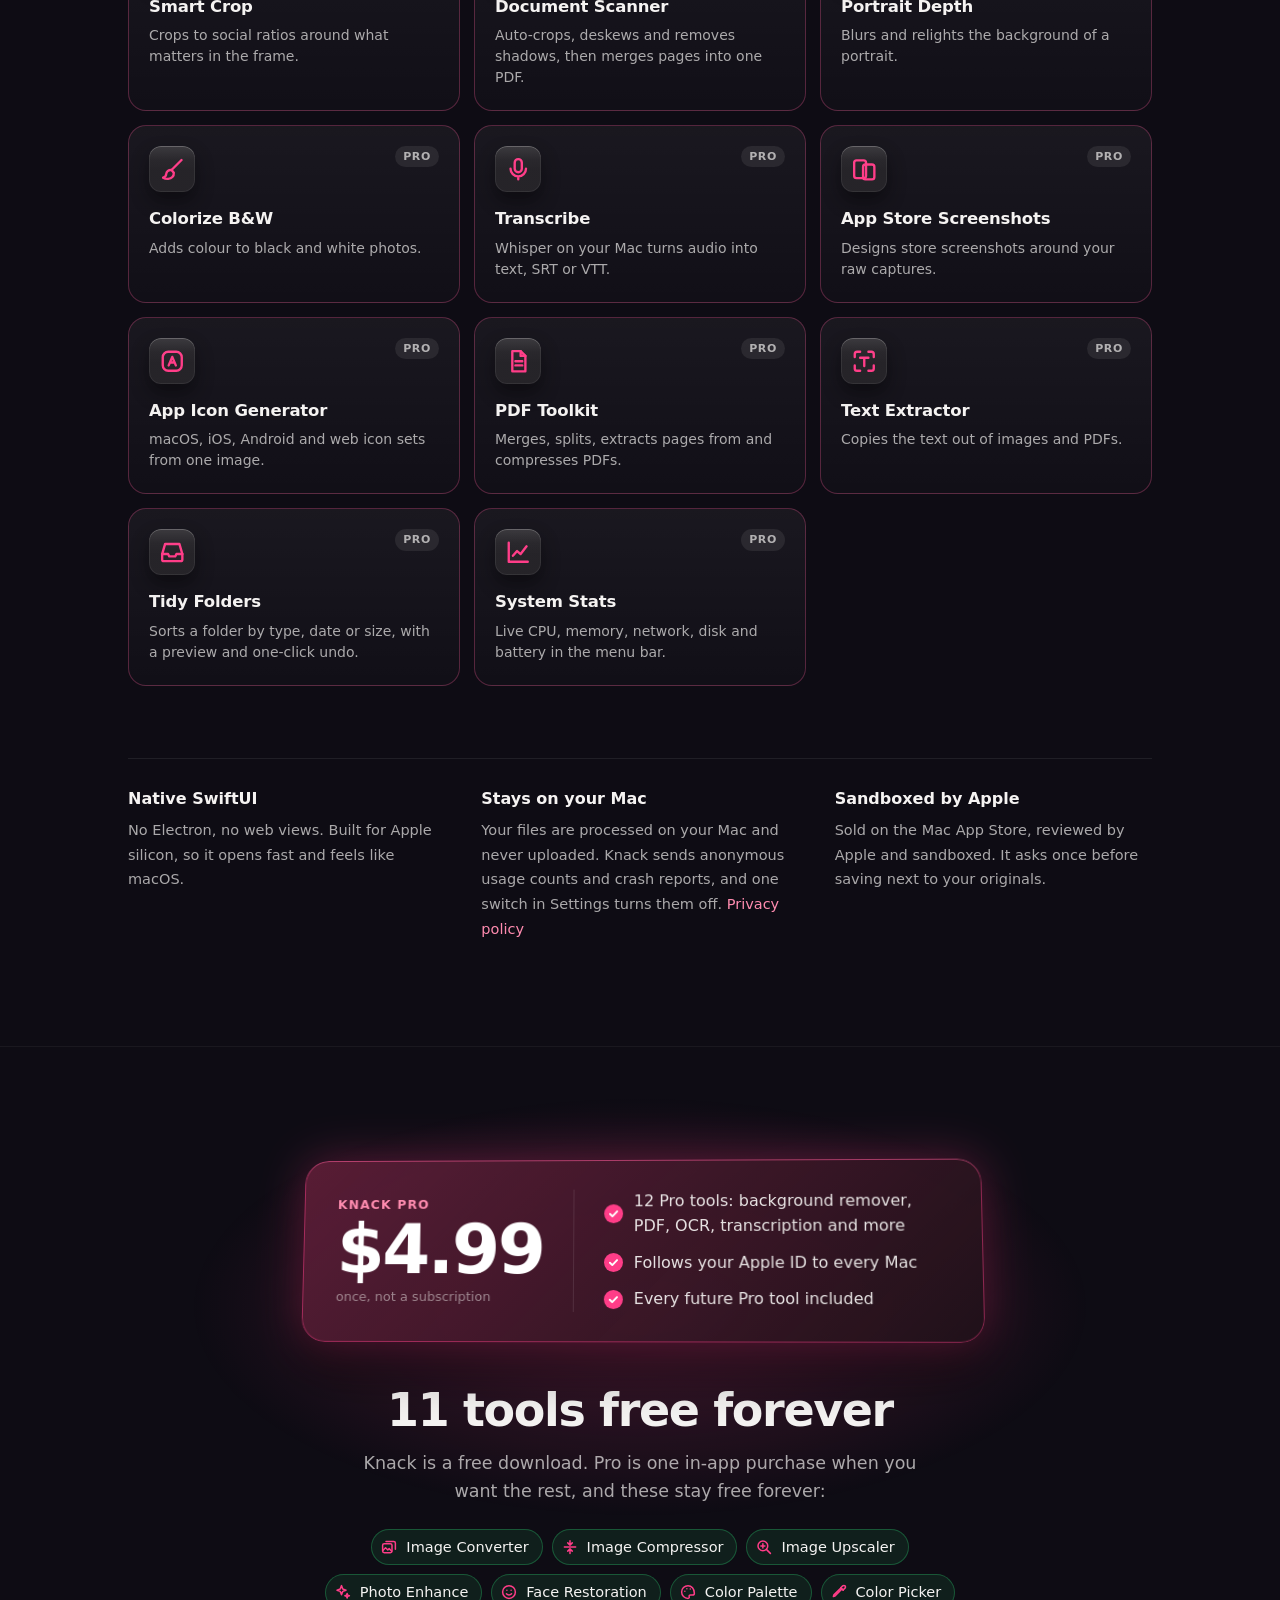
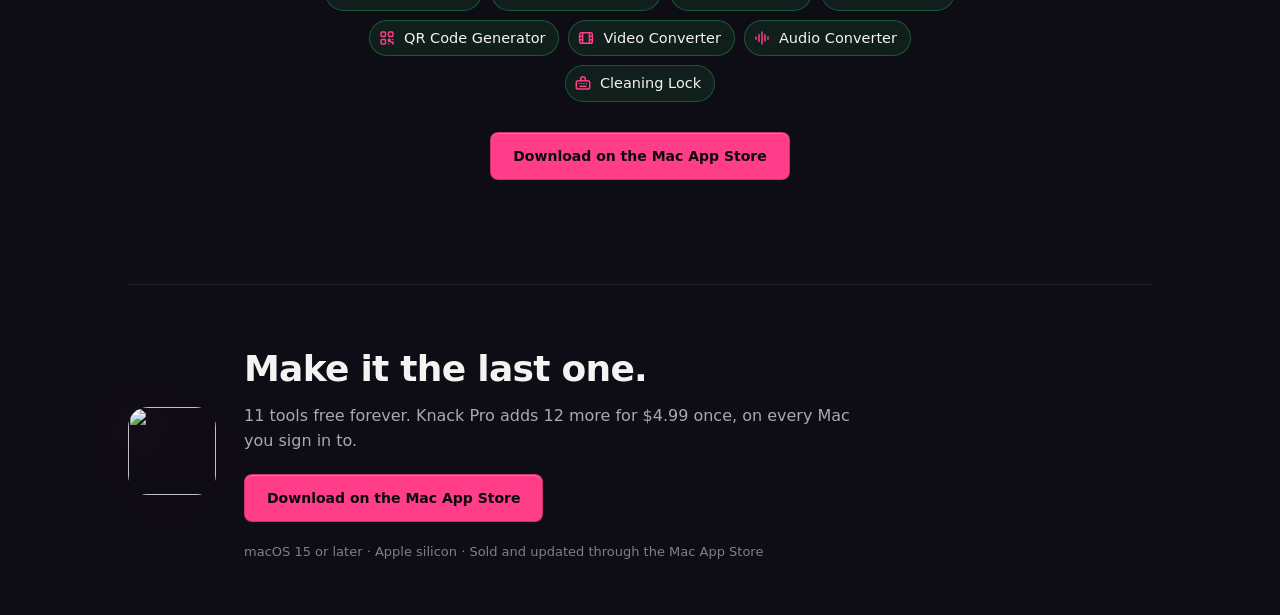
==== commit f5cf86c5: "site: rebuild the homepage in the stage design language Same family as the Hutch site (lit hero with" ====
--- a/index.html
+++ b/index.html
@@ -3,380 +3,542 @@
 <head>
   <meta charset="utf-8" />
   <meta name="viewport" content="width=device-width, initial-scale=1" />
-  <title>Knack — The complete Mac toolkit</title>
-  <meta name="description" content="20 native Mac tools for images, PDFs, video, audio, and App Store marketing. Runs on-device. No uploads, no accounts, no subscription." />
+  <title>Knack — 20+ native Mac tools in one app</title>
+  <meta name="description" content="23 native Mac tools for images, PDFs, audio and video in one app: convert HEIC, remove backgrounds, extract text, compress, transcribe and more. Files stay on your Mac. 11 tools free forever, Knack Pro $4.99 once." />
+  <link rel="canonical" href="https://knack.coursion.studio/" />
   <link rel="icon" type="image/png" href="screenshots/icon.png" />
   <link rel="apple-touch-icon" href="screenshots/icon.png" />
-  <link rel="stylesheet" href="styles.css" />
-  <meta property="og:title" content="Knack — The complete Mac toolkit" />
-  <meta property="og:description" content="20 native Mac tools. On-device. No uploads. No subscription. One-time $4.99 for Pro." />
+  <link rel="stylesheet" href="stage.css?v=1d5ceac846" />
+  <link rel="stylesheet" href="knack.css?v=841b330dea" />
+  <meta property="og:type" content="website" />
+  <meta property="og:url" content="https://knack.coursion.studio/" />
+  <meta property="og:title" content="Knack — 20+ native Mac tools in one app" />
+  <meta property="og:description" content="Convert, compress, cut out, scan, transcribe and tidy, all on your Mac. 11 tools free forever, Knack Pro $4.99 once, not a subscription." />
   <meta property="og:image" content="https://knack.coursion.studio/screenshots/home-page.png" />
-  <meta name="theme-color" content="#0E1224" />
+  <meta name="twitter:card" content="summary_large_image" />
+  <meta name="theme-color" content="#0E0C14" />
+  <script type="application/ld+json">
+  {
+    "@context": "https://schema.org",
+    "@type": "SoftwareApplication",
+    "name": "Knack",
+    "url": "https://knack.coursion.studio/",
+    "image": "https://knack.coursion.studio/screenshots/icon.png",
+    "applicationCategory": "UtilitiesApplication",
+    "operatingSystem": "macOS 15 or later",
+    "description": "23 native Mac tools for images, PDFs, audio and video in one app. Files are processed on your Mac.",
+    "downloadUrl": "https://apps.apple.com/app/id6762058455",
+    "offers": { "@type": "Offer", "price": "0", "priceCurrency": "USD" },
+    "publisher": { "@type": "Organization", "name": "Coursion Studio" }
+  }
+  </script>
+  <script>document.documentElement.classList.add("js");window.__rv=setTimeout(function(){document.documentElement.classList.add("reveal-all")},4000);</script>
+  <script defer src="palettes.js?v=5d2d7b0998"></script>
+  <script>
+    window.STAGE = {
+      download: "https://apps.apple.com/app/id6762058455",
+      palette: "aurora",
+      launcher: {
+        label: "Knack",
+        demo: "heic",
+        kind: "Tool",
+        open: "Open",
+        opened: function (t) { return "In Knack, " + t + " opens now"; },
+        empty: "No tool by that name. Try “pdf” or “video”.",
+        items: [
+          { title: "Image Converter", sub: "Free · Image", glyph: "convert", keys: "heic png jpg jpeg webp tiff gif bmp convert resize format photo image" },
+          { title: "Image Compressor", sub: "Free · Image", glyph: "compress", keys: "compress shrink smaller size optimise optimize png jpeg jpg image" },
+          { title: "Image Upscaler", sub: "Free · Image", glyph: "upscale", keys: "upscale enlarge bigger 2x 4x resolution image" },
+          { title: "Photo Enhance", sub: "Free · Photo", glyph: "enhance", keys: "denoise sharpen noise grain enhance fix photo" },
+          { title: "Face Restoration", sub: "Free · Photo", glyph: "face", keys: "face portrait restore old blurry photo" },
+          { title: "Color Palette", sub: "Free · Colour", glyph: "palette", keys: "colour color palette swatch hex dominant" },
+          { title: "Color Picker", sub: "Free · Colour", glyph: "picker", keys: "colour color pick eyedropper hex rgb screen pixel" },
+          { title: "QR Code Generator", sub: "Free · Utility", glyph: "qr", keys: "qr code link url wifi" },
+          { title: "Video Converter", sub: "Free · Video", glyph: "video", keys: "video mp4 mov hevc h264 convert movie" },
+          { title: "Audio Converter", sub: "Free · Audio", glyph: "audio", keys: "audio mp3 wav aiff caf m4a sound soundtrack music convert" },
+          { title: "Cleaning Lock", sub: "Free · System", glyph: "lock", keys: "clean lock keyboard trackpad wipe" },
+          { title: "AI Background Remover", sub: "Pro · Image", glyph: "cutout", keys: "background bg remove cutout transparent subject" },
+          { title: "Smart Crop", sub: "Pro · Photo", glyph: "crop", keys: "crop instagram social ratio square" },
+          { title: "Document Scanner", sub: "Pro · PDF", glyph: "scan", keys: "scan scanner receipt document deskew pdf" },
+          { title: "Portrait Depth", sub: "Pro · Photo", glyph: "depth", keys: "portrait depth blur bokeh relight" },
+          { title: "Colorize B&W", sub: "Pro · Photo", glyph: "colorize", keys: "colorize colourise colour color black white bw old" },
+          { title: "Transcribe", sub: "Pro · Audio", glyph: "transcribe", keys: "transcribe whisper speech text srt vtt subtitles captions audio" },
+          { title: "App Store Screenshots", sub: "Pro · Design", glyph: "shots", keys: "app store screenshots marketing aso" },
+          { title: "App Icon Generator", sub: "Pro · Design", glyph: "appicon", keys: "icon icns favicon android ios app" },
+          { title: "PDF Toolkit", sub: "Pro · PDF", glyph: "pdf", keys: "pdf merge split combine extract compress pages" },
+          { title: "Text Extractor", sub: "Pro · Text", glyph: "ocr", keys: "ocr text extract read copy scan pdf" },
+          { title: "Tidy Folders", sub: "Pro · Files", glyph: "tidy", keys: "tidy sort organise organize folder downloads clean files" },
+          { title: "System Stats", sub: "Pro · System", glyph: "stats", keys: "cpu memory ram stats monitor menu bar battery network disk" }
+        ]
+      }
+    };
+  </script>
+  <script defer src="stage.js?v=bda7026e0e"></script>
+  <script defer src="knack.js?v=98ffa2af63"></script>
   <script defer src="https://polaris-backend-489776622782.europe-west1.run.app/api/v1/analytics/t.js" data-site="knack.coursion.studio"></script>
 </head>
 <body>
-  <div class="bg"></div>
-
-  <div class="container">
-    <nav class="top">
-      <div class="brand">
-        <img src="screenshots/icon.png" alt="Knack" />
-        <span>Knack</span>
-      </div>
-      <div class="links">
-        <a href="#showcase">Tour</a>
+  <a class="skip" href="#find">Skip to the tour</a>
+
+  <svg class="sprite" aria-hidden="true" focusable="false">
+    <symbol id="g-convert" viewBox="0 0 24 24"><rect x="3.5" y="7.5" width="12.5" height="12" rx="2.2"/><path d="M8 4.5h10.3a2.2 2.2 0 0 1 2.2 2.2V15"/><path d="m3.8 16.6 3.6-3.6 3 3 1.8-1.8 3.4 3.4"/></symbol>
+    <symbol id="g-compress" viewBox="0 0 24 24"><path d="M12 3.5v6m0 0-3-3m3 3 3-3M12 20.5v-6m0 0-3 3m3-3 3 3M4.5 12h15"/></symbol>
+    <symbol id="g-upscale" viewBox="0 0 24 24"><circle cx="10.5" cy="10.5" r="6.5"/><path d="m15.5 15.5 5 5M10.5 7.8v5.4M7.8 10.5h5.4"/></symbol>
+    <symbol id="g-enhance" viewBox="0 0 24 24"><path d="M10 3.5 11.7 8l4.3 1.6-4.3 1.6L10 15.5l-1.7-4.3L4 9.6 8.3 8z"/><path d="m17.5 14 .8 2.2 2.2.8-2.2.8-.8 2.2-.8-2.2-2.2-.8 2.2-.8z"/></symbol>
+    <symbol id="g-face" viewBox="0 0 24 24"><circle cx="12" cy="12" r="8.5"/><path d="M8.6 14.3a4.4 4.4 0 0 0 6.8 0M9.2 9.6h.01M14.8 9.6h.01"/></symbol>
+    <symbol id="g-palette" viewBox="0 0 24 24"><path d="M12 3.5a8.5 8.5 0 1 0 0 17c1.4 0 2-1 1.6-2.1-.5-1.3.3-2.4 1.7-2.4H18a2.5 2.5 0 0 0 2.5-2.5c0-5.5-3.8-10-8.5-10z"/><path d="M7.8 11h.01M10.5 7.6h.01M15 8h.01"/></symbol>
+    <symbol id="g-picker" viewBox="0 0 24 24"><path d="M17 3.8a2.1 2.1 0 0 1 3 3l-2.6 2.6-3-3z"/><path d="m14.4 6.4 3.2 3.2M15.6 8.4l-8.9 8.9-2.2.7.7-2.2 8.9-8.9"/></symbol>
+    <symbol id="g-qr" viewBox="0 0 24 24"><rect x="4" y="4" width="6" height="6" rx="1.2"/><rect x="14" y="4" width="6" height="6" rx="1.2"/><rect x="4" y="14" width="6" height="6" rx="1.2"/><path d="M14 14h2.2v2.2H14zM19.5 14v.01M14 19.5h.01M17.5 17.5h2.5v2.5"/></symbol>
+    <symbol id="g-video" viewBox="0 0 24 24"><rect x="3.5" y="5" width="17" height="14" rx="2.5"/><path d="M7.5 5v14M16.5 5v14M3.5 9.6h4M3.5 14.4h4M16.5 9.6h4M16.5 14.4h4"/></symbol>
+    <symbol id="g-audio" viewBox="0 0 24 24"><path d="M4 10.5v3M8 7.5v9M12 4v16M16 8v8M20 10.5v3"/></symbol>
+    <symbol id="g-lock" viewBox="0 0 24 24"><rect x="3" y="9" width="18" height="11" rx="2.5"/><path d="M6.8 12.8h.01M10 12.8h.01M13.2 12.8h.01M16.6 12.8h.01M8 16.2h8M9 9V6.6a3 3 0 0 1 6 0V9"/></symbol>
+    <symbol id="g-cutout" viewBox="0 0 24 24"><rect x="3.5" y="3.5" width="17" height="17" rx="3.5" stroke-dasharray="2.6 2.8"/><circle cx="12" cy="10" r="3"/><path d="M6.9 18.6c.9-2.5 2.9-3.9 5.1-3.9s4.2 1.4 5.1 3.9"/></symbol>
+    <symbol id="g-crop" viewBox="0 0 24 24"><path d="M7 3v13.5a.5.5 0 0 0 .5.5H21"/><path d="M3 7h13.5a.5.5 0 0 1 .5.5V21"/></symbol>
+    <symbol id="g-scan" viewBox="0 0 24 24"><path d="M4 8.5V6a2 2 0 0 1 2-2h2.5M15.5 4H18a2 2 0 0 1 2 2v2.5M20 15.5V18a2 2 0 0 1-2 2h-2.5M8.5 20H6a2 2 0 0 1-2-2v-2.5"/><path d="M8.5 9h7M8.5 12h7M8.5 15h4.5"/></symbol>
+    <symbol id="g-depth" viewBox="0 0 24 24"><circle cx="12" cy="12" r="8.5"/><path d="m14.6 3.9-3.6 6.3M20.1 9.8l-7.2.1M16.7 19l-3.6-6.2M9.4 20.1l3.6-6.3M3.9 14.2l7.2-.1M7.3 5l3.6 6.2"/></symbol>
+    <symbol id="g-colorize" viewBox="0 0 24 24"><path d="M19.8 4.2 11.4 12.6"/><path d="M11.4 12.6c-2.5-.2-4.3 1.3-4.5 3.4-.1 1.6-1 2.6-2.6 3.1 1.3.8 2.8 1.1 4.3 1 2.9-.2 4.9-2.3 4.7-5.1z"/></symbol>
+    <symbol id="g-transcribe" viewBox="0 0 24 24"><rect x="9" y="3.5" width="6" height="11" rx="3"/><path d="M5.5 11.5a6.5 6.5 0 0 0 13 0M12 18v2.5"/></symbol>
+    <symbol id="g-shots" viewBox="0 0 24 24"><rect x="3.5" y="4.5" width="10" height="15" rx="2"/><rect x="11" y="8" width="9.5" height="12.5" rx="2"/></symbol>
+    <symbol id="g-appicon" viewBox="0 0 24 24"><rect x="4" y="4" width="16" height="16" rx="4.6"/><path d="m9 15.5 3-7.2 3 7.2M10.1 13h3.8"/></symbol>
+    <symbol id="g-pdf" viewBox="0 0 24 24"><path d="M7 3.5h7l4 4v13H7z"/><path d="M14 3.5v4h4M9.6 12h5.8M9.6 15.5h5.8"/></symbol>
+    <symbol id="g-ocr" viewBox="0 0 24 24"><path d="M4 8.5V6a2 2 0 0 1 2-2h2.5M15.5 4H18a2 2 0 0 1 2 2v2.5M20 15.5V18a2 2 0 0 1-2 2h-2.5M8.5 20H6a2 2 0 0 1-2-2v-2.5"/><path d="M8.5 9h7M12 9v7"/></symbol>
+    <symbol id="g-tidy" viewBox="0 0 24 24"><path d="M3.5 13.5 6 5h12l2.5 8.5V18a1.5 1.5 0 0 1-1.5 1.5H5A1.5 1.5 0 0 1 3.5 18z"/><path d="M3.5 13.5h5l1 2h5l1-2h5"/></symbol>
+    <symbol id="g-stats" viewBox="0 0 24 24"><path d="M4 4v16h16"/><path d="m7.5 15 3.5-4 3 2.5 5-6.5"/></symbol>
+    <symbol id="g-calc" viewBox="0 0 24 24"><rect x="5" y="3.5" width="14" height="17" rx="2.5"/><path d="M8.5 7.5h7M8.5 12h.01M12 12h.01M15.5 12h.01M8.5 16h.01M12 16h.01M15.5 16h.01"/></symbol>
+  </svg>
+
+  <div class="bar">
+    <div class="bar-in">
+      <a class="bar-brand" href="#top"><img src="screenshots/icon.png" alt="" width="26" height="26" /><span>Knack</span></a>
+      <nav class="bar-nav" aria-label="Main">
+        <a href="#find">Tour</a>
         <a href="#tools">Tools</a>
         <a href="#pricing">Pricing</a>
+      </nav>
+      <a class="bar-get" href="https://apps.apple.com/app/id6762058455" data-download>Download</a>
+    </div>
+  </div>
+
+  <header id="top" class="stage-hero reveal" data-live>
+    <div class="mesh" aria-hidden="true"><i class="m1"></i><i class="m2"></i><i class="m3"></i><i class="m4"></i></div>
+    <div class="container">
+      <div class="bar-space" aria-hidden="true"></div>
+
+      <div class="fan" role="img" aria-label="The Knack app icon with eight of its tools fanned out beneath it: AI Background Remover, Image Converter, PDF Toolkit, Text Extractor, Image Compressor, Transcribe, System Stats and Tidy Folders.">
+        <img class="fan-icon" src="screenshots/icon.png" alt="" width="160" height="160" fetchpriority="high" />
+        <span class="fan-item"><span class="tile"><svg><use href="#g-cutout"/></svg></span><b>Cutout</b></span>
+        <span class="fan-item"><span class="tile"><svg><use href="#g-convert"/></svg></span><b>Converter</b></span>
+        <span class="fan-item"><span class="tile"><svg><use href="#g-pdf"/></svg></span><b>PDF Toolkit</b></span>
+        <span class="fan-item"><span class="tile"><svg><use href="#g-ocr"/></svg></span><b>Text Extractor</b></span>
+        <span class="fan-item"><span class="tile"><svg><use href="#g-compress"/></svg></span><b>Compressor</b></span>
+        <span class="fan-item"><span class="tile"><svg><use href="#g-transcribe"/></svg></span><b>Transcribe</b></span>
+        <span class="fan-item"><span class="tile"><svg><use href="#g-stats"/></svg></span><b>System Stats</b></span>
+        <span class="fan-item"><span class="tile"><svg><use href="#g-tidy"/></svg></span><b>Tidy Folders</b></span>
+      </div>
+
+      <div class="hero-copy">
+        <h1 class="rise" style="--d:.08s">Every tool you keep downloading,<br /> <span class="grad">in one app.</span></h1>
+        <p class="sub rise" style="--d:.14s">Twenty-three native tools for images, PDFs, audio and video, all running on your Mac. Convert a HEIC, cut out a background, pull the text off a scan, then get on with your day.</p>
+        <div class="cta-row rise" style="--d:.2s">
+          <a class="btn primary" href="https://apps.apple.com/app/id6762058455" data-download><svg class="btn-ico" viewBox="0 0 24 24" aria-hidden="true"><path d="M12 3.5v11m0 0-4.2-4.2M12 14.5l4.2-4.2M5 19.5h14" fill="none" stroke="currentColor" stroke-width="2" stroke-linecap="round" stroke-linejoin="round"/></svg>Download on the Mac App Store</a>
+          <a class="btn outline" href="#pricing">See what's free</a>
+        </div>
+        <p class="req-note rise" style="--d:.24s">macOS 15 or later · Apple silicon · 11 tools free forever, Pro $4.99 once</p>
+      </div>
+    </div>
+  </header>
+
+  <main>
+    <section id="find" class="sec reveal" aria-labelledby="find-title">
+      <div class="glow" aria-hidden="true"></div>
+      <div class="container">
+        <div class="lp lp-live rise" data-stage="tools-launcher">
+          <div class="lp-field">
+            <svg class="lp-glass" viewBox="0 0 24 24" fill="none" stroke="currentColor" stroke-width="2" stroke-linecap="round" aria-hidden="true"><circle cx="11" cy="11" r="7"/><path d="M16 16l5 5"/></svg>
+            <input class="lp-input" type="text" role="combobox" aria-expanded="true" aria-controls="find-results" aria-autocomplete="list" aria-label="Try Knack's search: type a file type, a job or a tool name" placeholder="Search tools: heic, pdf, background…" autocomplete="off" autocapitalize="off" spellcheck="false" />
+            <span class="lp-chip" aria-hidden="true">⌘F</span>
+          </div>
+          <div class="lp-results">
+            <span class="lp-sel" aria-hidden="true"></span>
+            <ul id="find-results" class="lp-list" role="listbox" aria-label="Tools"></ul>
+            <p class="lp-empty">Start typing. Every tool answers at once.</p>
+          </div>
+          <div class="lp-foot">
+            <span class="lp-label" aria-live="polite">Knack</span>
+            <span class="lp-hint"><span class="lp-verb">Open</span><b>↩</b></span>
+            <span class="lp-hint">Move<b>↑↓</b></span>
+          </div>
+        </div>
+        <div class="sec-head center">
+          <h2 id="find-title" class="rise" style="--d:.08s">Find any tool by typing</h2>
+          <p class="rise" style="--d:.14s">Knack's home screen has one search field, and it knows every tool. Type a file type, a job or a name, and the right tool is first.</p>
+          <div class="chips rise" style="--d:.2s">
+            <button type="button" class="chip-q" data-q="heic">heic</button>
+            <button type="button" class="chip-q" data-q="pdf">pdf</button>
+            <button type="button" class="chip-q" data-q="background">background</button>
+            <button type="button" class="chip-q" data-q="1280*0.15">1280*0.15</button>
+          </div>
+        </div>
+      </div>
+    </section>
+
+    <section id="convert" class="sec sec-split reveal" data-stage="convert" aria-labelledby="convert-title">
+      <div class="glow" aria-hidden="true"></div>
+      <div class="container split">
+        <div class="split-copy">
+          <h2 id="convert-title" class="rise">Drop a file, get the format you need</h2>
+          <p class="rise" style="--d:.06s">Image Converter reads PNG, JPEG, HEIC, WebP, TIFF, GIF, BMP and PDF, resizes on the way and works through a whole batch. It asks once before saving next to your originals, then remembers.</p>
+          <p class="aside rise" style="--d:.1s"><span class="tier tier-free">Free forever</span> Pick a format, then drag the photo onto Knack. Or press it.</p>
+        </div>
+        <div class="split-stage">
+          <div class="cv-fit rise" style="--d:.08s">
+            <div class="cv-stage">
+              <div class="cv-src" aria-hidden="true"><div class="win-top"><i></i><i></i><i></i><b>Downloads</b></div></div>
+              <div class="cv-zone" aria-hidden="true">
+                <div class="cv-head"><img src="screenshots/icon.png" alt="" width="20" height="20" loading="lazy" /><b>Knack</b><span>Image Converter</span></div>
+                <div class="cv-drop"><span class="cv-hint">Drop images here</span></div>
+                <div class="cv-prog"><i></i></div>
+                <div class="cv-foot">Save as <b class="cv-fmt">JPG</b> · next to the original</div>
+              </div>
+              <span class="cv-slot" aria-hidden="true"></span>
+              <span class="cv-other" aria-hidden="true"><span class="fi fi-pdf"><i></i><i></i><i></i><em>PDF</em></span><span class="fd-n">Notes.pdf</span></span>
+              <span class="cv-other" aria-hidden="true"><span class="fi fi-zip"></span><span class="fd-n">fonts.zip</span></span>
+              <button type="button" class="cv-file" aria-label="IMG_2041.HEIC, 3.1 MB. Drag it onto Knack, or press to convert it.">
+                <span class="cv-thumb"><span class="cv-ext">HEIC</span></span>
+                <span class="cv-name">IMG_2041.HEIC</span>
+                <span class="cv-meta"><span class="cv-size">3.1 MB</span><span class="cv-delta"></span></span>
+              </button>
+              <svg class="cursor" viewBox="0 0 15 22" aria-hidden="true"><path d="M0 0v17.2l4.5-4 3 8.8 2.7-1-3-8.4h7.8z" fill="#000" stroke="#fff" stroke-width="1.4" stroke-linejoin="round"/></svg>
+            </div>
+          </div>
+          <div class="cv-controls rise" style="--d:.14s">
+            <div class="seg" role="radiogroup" aria-label="Output format">
+              <button type="button" class="seg-b" role="radio" aria-checked="true" data-fmt="jpg">JPG</button>
+              <button type="button" class="seg-b" role="radio" aria-checked="false" data-fmt="png">PNG</button>
+              <button type="button" class="seg-b" role="radio" aria-checked="false" data-fmt="webp">WebP</button>
+            </div>
+            <button type="button" class="ghost-btn cv-reset">Reset</button>
+          </div>
+          <p class="stage-status cv-status" aria-live="polite">Drag the photo onto Knack.</p>
+        </div>
+      </div>
+    </section>
+
+    <section id="cutout" class="sec sec-split reveal" data-stage="cutout" aria-labelledby="cutout-title">
+      <div class="glow" aria-hidden="true"></div>
+      <div class="container split reverse">
+        <div class="split-copy">
+          <h2 id="cutout-title" class="rise">Lift the subject off any background</h2>
+          <p class="rise" style="--d:.06s">AI Background Remover finds the subject and hands back a transparent PNG, or puts it on a colour of your choice. Drop in one photo or a whole folder.</p>
+          <p class="aside rise" style="--d:.1s"><span class="tier tier-paid">Pro</span> Drag the handle, or focus it and use the arrow keys.</p>
+        </div>
+        <div class="split-stage">
+          <div class="co rise" style="--d:.08s;--p:50">
+            <svg class="co-art co-after" viewBox="0 0 560 400" aria-hidden="true" preserveAspectRatio="xMidYMid slice">
+              <defs>
+                <pattern id="co-check" width="20" height="20" patternUnits="userSpaceOnUse"><rect width="20" height="20" fill="#2a2830"/><rect width="10" height="10" fill="#3a3842"/><rect x="10" y="10" width="10" height="10" fill="#3a3842"/></pattern>
+                <linearGradient id="co-cer" x1="0" x2="1"><stop offset="0" stop-color="#d9d2c8"/><stop offset=".28" stop-color="#fbf8f3"/><stop offset=".55" stop-color="#f1ece4"/><stop offset="1" stop-color="#b9b0a4"/></linearGradient>
+                <linearGradient id="co-band" x1="0" x2="1"><stop offset="0" stop-color="#c22a63"/><stop offset=".3" stop-color="#ff4f93"/><stop offset=".6" stop-color="#e83a7c"/><stop offset="1" stop-color="#8f1d4b"/></linearGradient>
+                <radialGradient id="co-coffee" cx=".45" cy=".4" r=".7"><stop offset="0" stop-color="#7a4a2c"/><stop offset=".7" stop-color="#4a2a17"/><stop offset="1" stop-color="#2c170b"/></radialGradient>
+                <linearGradient id="co-rim" x1="0" x2="1"><stop offset="0" stop-color="#cfc7bc"/><stop offset=".4" stop-color="#fffdf9"/><stop offset="1" stop-color="#c4bbaf"/></linearGradient>
+              </defs>
+              <rect width="560" height="400" fill="url(#co-check)"/>
+              <g id="co-mug">
+                <path d="M338 210c34 0 50 18 50 44s-16 46-50 50" fill="none" stroke="#c9c1b6" stroke-width="20" stroke-linecap="round"/>
+                <path d="M338 210c34 0 50 18 50 44s-16 46-50 50" fill="none" stroke="#f6f2ec" stroke-width="11" stroke-linecap="round" opacity=".75"/>
+                <path d="M190 160h160v150c0 26-22 44-48 44h-64c-26 0-48-18-48-44z" fill="url(#co-cer)"/>
+                <path d="M190 236h160v34H190z" fill="url(#co-band)"/>
+                <path d="M190 236h160" stroke="#fff" stroke-opacity=".35" stroke-width="1.5"/>
+                <ellipse cx="270" cy="160" rx="80" ry="17" fill="url(#co-rim)"/>
+                <ellipse cx="270" cy="162" rx="70" ry="12" fill="url(#co-coffee)"/>
+                <ellipse cx="252" cy="159" rx="22" ry="3.5" fill="#c99a72" opacity=".55"/>
+                <path d="M206 176v120c0 14 8 26 22 32" fill="none" stroke="#fff" stroke-opacity=".55" stroke-width="7" stroke-linecap="round"/>
+              </g>
+            </svg>
+            <div class="co-before">
+              <svg class="co-art" viewBox="0 0 560 400" aria-hidden="true" preserveAspectRatio="xMidYMid slice">
+                <defs>
+                  <pattern id="co-tile" width="56" height="56" patternUnits="userSpaceOnUse">
+                    <rect width="56" height="56" fill="#244b52"/>
+                    <path d="M0 28 28 0l28 28-28 28z" fill="#2e6a6f"/>
+                    <circle cx="28" cy="28" r="9" fill="#e9b872"/>
+                    <circle cx="28" cy="28" r="4" fill="#d1495b"/>
+                    <circle cx="0" cy="0" r="7" fill="#f1e3c8"/><circle cx="56" cy="0" r="7" fill="#f1e3c8"/><circle cx="0" cy="56" r="7" fill="#f1e3c8"/><circle cx="56" cy="56" r="7" fill="#f1e3c8"/>
+                  </pattern>
+                  <linearGradient id="co-wood" x1="0" y1="0" x2="0" y2="1"><stop offset="0" stop-color="#a0663b"/><stop offset="1" stop-color="#5e3418"/></linearGradient>
+                  <radialGradient id="co-sun" cx=".78" cy=".18" r=".7"><stop offset="0" stop-color="#ffe7b0" stop-opacity=".55"/><stop offset="1" stop-color="#ffe7b0" stop-opacity="0"/></radialGradient>
+                  <radialGradient id="co-shadow" cx=".5" cy=".5" r=".5"><stop offset="0" stop-color="#000" stop-opacity=".55"/><stop offset="1" stop-color="#000" stop-opacity="0"/></radialGradient>
+                </defs>
+                <rect width="560" height="400" fill="url(#co-tile)"/>
+                <rect width="560" height="400" fill="url(#co-sun)"/>
+                <g fill="#3f8f4e">
+                  <path d="M60 330c-10-70 6-140 46-190-8 62-14 128-22 190z"/>
+                  <path d="M76 330c20-60 60-110 116-136-36 44-66 92-88 136z" fill="#56a862"/>
+                  <path d="M58 330c-36-46-48-100-36-160 18 52 34 104 50 160z" fill="#2f7440"/>
+                  <path d="M88 330c6-40 30-76 70-96-22 30-38 62-50 96z" fill="#6cbf6f"/>
+                </g>
+                <path d="M470 120h70v90h-70z" fill="#f1e3c8" opacity=".9"/>
+                <path d="M478 128h54v58h-54z" fill="#d1495b"/>
+                <path d="M478 172l16-18 14 12 10-8 14 14v14h-54z" fill="#e9b872"/>
+                <rect y="318" width="560" height="82" fill="url(#co-wood)"/>
+                <path d="M0 318h560" stroke="#c48552" stroke-width="3"/>
+                <path d="M0 342c120 6 220-4 330 2s170 4 230 0M0 372c90-4 200 6 300 2s190-6 260 0" stroke="#4a2810" stroke-opacity=".5" stroke-width="2" fill="none"/>
+                <ellipse cx="282" cy="352" rx="120" ry="14" fill="url(#co-shadow)"/>
+                <use href="#co-mug"/>
+              </svg>
+            </div>
+            <div class="co-line" aria-hidden="true"></div>
+            <button type="button" class="co-handle" role="slider" aria-label="Before and after. Left shows the original photo, right shows the cutout." aria-valuemin="0" aria-valuemax="100" aria-valuenow="50" aria-valuetext="50% original"><svg viewBox="0 0 24 24" fill="none" stroke="currentColor" stroke-width="2.2" stroke-linecap="round" stroke-linejoin="round" aria-hidden="true"><path d="m9 7-5 5 5 5M15 7l5 5-5 5"/></svg></button>
+            <span class="co-tag co-tag-l" aria-hidden="true">Original</span>
+            <span class="co-tag co-tag-r" aria-hidden="true">mug-cutout.png</span>
+          </div>
+        </div>
+      </div>
+    </section>
+
+    <section id="finder" class="sec sec-split reveal" data-stage="finder" aria-labelledby="finder-title">
+      <div class="glow" aria-hidden="true"></div>
+      <div class="container split">
+        <div class="split-copy">
+          <h2 id="finder-title" class="rise">Right-click, and it's done</h2>
+          <p class="rise" style="--d:.06s">Switch on Knack's Finder actions once in Settings. Then right-click any image, open Services, and remove a background, compress, convert or extract the text without opening a window.</p>
+          <p class="aside rise" style="--d:.1s">Open in Knack… shows every tool that fits what you picked. Click a file here to try it.</p>
+        </div>
+        <div class="split-stage">
+          <div class="fd rise" style="--d:.08s">
+            <div class="fd-top"><i></i><i></i><i></i><span class="fd-nav" aria-hidden="true"><svg viewBox="0 0 24 24" fill="none" stroke="currentColor" stroke-width="2" stroke-linecap="round" stroke-linejoin="round"><path d="m14 7-5 5 5 5"/></svg><svg viewBox="0 0 24 24" fill="none" stroke="currentColor" stroke-width="2" stroke-linecap="round" stroke-linejoin="round"><path d="m10 7 5 5-5 5"/></svg></span><b>Downloads</b></div>
+            <div class="fd-body">
+              <ul class="fd-side" aria-hidden="true">
+                <li class="fd-h">Favourites</li>
+                <li>AirDrop</li>
+                <li>Recents</li>
+                <li>Applications</li>
+                <li>Desktop</li>
+                <li class="on">Downloads</li>
+              </ul>
+              <ul class="fd-grid" aria-label="Files in Downloads">
+                <li><button type="button" class="fd-file" data-name="photo.jpg" data-kind="photo" aria-haspopup="menu"><span class="fi fi-photo"></span><span class="fd-n">photo.jpg</span></button></li>
+                <li><button type="button" class="fd-file" data-name="IMG_0412.heic" data-kind="beach" aria-haspopup="menu"><span class="fi fi-beach"></span><span class="fd-n">IMG_0412.heic</span></button></li>
+                <li><button type="button" class="fd-file" data-name="receipt.png" data-kind="receipt" aria-haspopup="menu"><span class="fi fi-receipt"><i></i><i></i><i></i><i></i></span><span class="fd-n">receipt.png</span></button></li>
+                <li><button type="button" class="fd-file" data-name="poster.png" data-kind="poster" aria-haspopup="menu"><span class="fi fi-poster"></span><span class="fd-n">poster.png</span></button></li>
+                <li><button type="button" class="fd-file" data-name="Notes.pdf" data-kind="pdf" aria-haspopup="menu"><span class="fi fi-pdf"><i></i><i></i><i></i><em>PDF</em></span><span class="fd-n">Notes.pdf</span></button></li>
+              </ul>
+            </div>
+            <div class="cm" role="menu" aria-label="File menu" hidden>
+              <div class="cm-i" role="menuitem" aria-disabled="true">Open</div>
+              <div class="cm-i cm-more" role="menuitem" aria-disabled="true">Open With</div>
+              <div class="cm-sep" role="separator"></div>
+              <div class="cm-i" role="menuitem" aria-disabled="true">Move to Bin</div>
+              <div class="cm-sep" role="separator"></div>
+              <div class="cm-i" role="menuitem" aria-disabled="true">Get Info</div>
+              <div class="cm-i" role="menuitem" aria-disabled="true">Rename</div>
+              <div class="cm-i" role="menuitem" aria-disabled="true">Copy</div>
+              <div class="cm-sep" role="separator"></div>
+              <div class="cm-i cm-more" role="menuitem" aria-disabled="true">Quick Actions</div>
+              <button type="button" class="cm-i cm-more cm-services" role="menuitem" aria-haspopup="menu" aria-expanded="false">Services</button>
+            </div>
+            <div class="cm cm-sub" role="menu" aria-label="Services" hidden>
+              <button type="button" class="cm-i" role="menuitem" data-act="cutout">Remove Background in Knack</button>
+              <button type="button" class="cm-i" role="menuitem" data-act="compress">Compress Image in Knack</button>
+              <button type="button" class="cm-i" role="menuitem" data-act="text">Extract Text in Knack</button>
+              <button type="button" class="cm-i" role="menuitem" data-act="convert">Convert Image in Knack</button>
+              <div class="cm-sep" role="separator"></div>
+              <button type="button" class="cm-i" role="menuitem" data-act="open">Open in Knack…</button>
+            </div>
+            <div class="fd-pick" role="dialog" aria-label="Open in Knack" hidden>
+              <p class="fd-pick-h"><img src="screenshots/icon.png" alt="" width="18" height="18" loading="lazy" />Open <span class="fd-pick-file"></span> in</p>
+              <ul class="fd-pick-list"></ul>
+            </div>
+            <svg class="cursor" viewBox="0 0 15 22" aria-hidden="true"><path d="M0 0v17.2l4.5-4 3 8.8 2.7-1-3-8.4h7.8z" fill="#000" stroke="#fff" stroke-width="1.4" stroke-linejoin="round"/></svg>
+          </div>
+          <p class="stage-status fd-status" aria-live="polite">Click a file to open its menu.</p>
+        </div>
+      </div>
+    </section>
+
+    <section id="stats" class="sec sec-split reveal" data-stage="stats" aria-labelledby="stats-title">
+      <div class="glow" aria-hidden="true"></div>
+      <div class="container split reverse">
+        <div class="split-copy">
+          <h2 id="stats-title" class="rise">Your Mac's vitals, next to the clock</h2>
+          <p class="rise" style="--d:.06s">System Stats keeps live CPU, memory and network numbers in the menu bar. Click them for disk space, battery and the processes using the most CPU right now.</p>
+          <p class="aside rise" style="--d:.1s"><span class="tier tier-paid">Pro</span> Pick which numbers show in the menu bar in Settings.</p>
+        </div>
+        <div class="split-stage">
+          <div class="mb rise" style="--d:.08s">
+            <div class="mb-bar">
+              <span class="mb-apple" aria-hidden="true"></span>
+              <b class="mb-app" aria-hidden="true">Finder</b>
+              <span class="mb-menus" aria-hidden="true"><i>File</i><i>Edit</i><i>View</i><i>Go</i></span>
+              <span class="mb-sp"></span>
+              <span class="mb-item" aria-label="Menu bar readout"><span>CPU <b class="v-cpu">23%</b></span><span class="mb-dot" aria-hidden="true">·</span><span>MEM <b class="v-mem">61%</b></span><span class="mb-dot mb-net-d" aria-hidden="true">·</span><span class="mb-net">↓ <b class="v-down">2.4 MB/s</b></span></span>
+              <span class="mb-sys" aria-hidden="true"><svg viewBox="0 0 24 24" fill="none" stroke="currentColor" stroke-width="2" stroke-linecap="round"><path d="M4.5 9.5a11 11 0 0 1 15 0M7.5 12.8a6.6 6.6 0 0 1 9 0M10.6 16a2.2 2.2 0 0 1 2.8 0"/></svg><svg viewBox="0 0 30 24" fill="none" stroke="currentColor" stroke-width="1.6"><rect x="2" y="7" width="22" height="10" rx="3"/><rect x="4.5" y="9.5" width="15" height="5" rx="1.2" fill="currentColor" stroke="none"/><path d="M26.5 10.5v3" stroke-linecap="round"/></svg><span>Fri 9:41</span></span>
+            </div>
+            <div class="mb-pop" role="group" aria-label="System Stats popover">
+              <div class="mb-head"><span class="mb-ico"><svg viewBox="0 0 24 24" fill="none" stroke="currentColor" stroke-width="2.2" stroke-linecap="round" stroke-linejoin="round"><use href="#g-stats"/></svg></span><b>System Stats</b><span class="mb-live"><i></i>Live</span></div>
+              <div class="mb-cpu">
+                <div class="mb-cpu-t"><span>CPU</span><b class="v-cpu">23%</b></div>
+                <svg class="spark" viewBox="0 0 240 56" preserveAspectRatio="none" aria-hidden="true">
+                  <defs><linearGradient id="spark-fill" x1="0" y1="0" x2="0" y2="1"><stop offset="0" stop-color="var(--pal-accent)" stop-opacity=".38"/><stop offset="1" stop-color="var(--pal-accent)" stop-opacity="0"/></linearGradient></defs>
+                  <polygon class="spark-area" fill="url(#spark-fill)" points="0,56 240,56"/>
+                  <polyline class="spark-line" fill="none" stroke="var(--pal-accent)" stroke-width="2" stroke-linejoin="round" stroke-linecap="round" vector-effect="non-scaling-stroke" points="0,56 240,56"/>
+                </svg>
+              </div>
+              <div class="mb-grid">
+                <div class="mb-cell"><span>Memory</span><b class="v-mem">61%</b><i class="mb-meter"><u class="m-mem" style="width:61%"></u></i><small class="v-memgb">9.8 of 16 GB</small></div>
+                <div class="mb-cell"><span>Network</span><b><span class="v-down">2.4 MB/s</span></b><small>↑ <span class="v-up">180 KB/s</span></small></div>
+                <div class="mb-cell"><span>Disk</span><b>412 GB free</b><i class="mb-meter"><u style="width:59%"></u></i><small>of 1 TB</small></div>
+                <div class="mb-cell"><span>Battery</span><b>84%</b><i class="mb-meter ok"><u style="width:84%"></u></i><small>On battery</small></div>
+              </div>
+              <p class="mb-sub">Top processes</p>
+              <ul class="mb-procs" aria-label="Top processes by CPU"></ul>
+            </div>
+          </div>
+        </div>
+      </div>
+    </section>
+
+    <section id="tidy" class="sec reveal" data-stage="tidy" aria-labelledby="tidy-title">
+      <div class="glow" aria-hidden="true"></div>
+      <div class="container">
+        <div class="td rise">
+          <div class="td-bar" aria-hidden="true"><i></i><i></i><i></i><b>Downloads</b><span class="td-count">12 items</span></div>
+          <div class="td-desk" aria-label="A Downloads folder with 12 files" role="img"></div>
+        </div>
+        <div class="sec-head center">
+          <h2 id="tidy-title" class="rise" style="--d:.08s">A tidy Downloads folder in one click</h2>
+          <p class="rise" style="--d:.14s">Tidy Folders sorts a folder by type, date or size. You see the plan before anything moves, and one click puts every file back.</p>
+          <div class="td-actions rise" style="--d:.2s">
+            <button type="button" class="btn primary td-go">Tidy by type</button>
+            <button type="button" class="btn outline td-undo" disabled>Undo</button>
+          </div>
+          <p class="stage-status td-status" aria-live="polite"><span class="tier tier-paid">Pro</span> 12 files, no folders yet.</p>
+        </div>
+      </div>
+    </section>
+
+    <section id="tools" class="sec reveal" aria-labelledby="tools-title">
+      <div class="container">
+        <div class="sec-head tools-head">
+          <div>
+            <h2 id="tools-title" class="rise">Twenty-three tools, one app</h2>
+            <p class="rise" style="--d:.06s">Eleven are free forever. Knack Pro adds twelve more. Every one runs on your Mac.</p>
+          </div>
+          <div class="seg tools-filter rise" style="--d:.1s" role="radiogroup" aria-label="Show tools">
+            <button type="button" class="seg-b" role="radio" aria-checked="true" data-show="all">All <span>23</span></button>
+            <button type="button" class="seg-b" role="radio" aria-checked="false" data-show="free">Free <span>11</span></button>
+            <button type="button" class="seg-b" role="radio" aria-checked="false" data-show="pro">Pro <span>12</span></button>
+          </div>
+        </div>
+        <ul class="feature-grid tool-grid">
+          <li class="feature-card rise" data-tier="free" style="--d:.04s"><span class="tile"><svg><use href="#g-convert"/></svg></span><div><h3>Image Converter <span class="tier tier-free">Free forever</span></h3><p>PNG, JPEG, HEIC, WebP, TIFF, GIF, BMP and PDF, in batches, resized on the way.</p></div></li>
+          <li class="feature-card rise" data-tier="free" style="--d:.07s"><span class="tile"><svg><use href="#g-compress"/></svg></span><div><h3>Image Compressor <span class="tier tier-free">Free forever</span></h3><p>Shrinks PNGs and JPEGs, lossless or with smart compression.</p></div></li>
+          <li class="feature-card rise" data-tier="free" style="--d:.1s"><span class="tile"><svg><use href="#g-upscale"/></svg></span><div><h3>Image Upscaler <span class="tier tier-free">Free forever</span></h3><p>Enlarges photos 2× or 4× with a neural model.</p></div></li>
+          <li class="feature-card rise" data-tier="free" style="--d:.13s"><span class="tile"><svg><use href="#g-enhance"/></svg></span><div><h3>Photo Enhance <span class="tier tier-free">Free forever</span></h3><p>Denoises and sharpens a photo in one pass.</p></div></li>
+          <li class="feature-card rise" data-tier="free" style="--d:.16s"><span class="tile"><svg><use href="#g-face"/></svg></span><div><h3>Face Restoration <span class="tier tier-free">Free forever</span></h3><p>Brings back detail in old or blurry portraits.</p></div></li>
+          <li class="feature-card rise" data-tier="free" style="--d:.19s"><span class="tile"><svg><use href="#g-palette"/></svg></span><div><h3>Color Palette <span class="tier tier-free">Free forever</span></h3><p>Pulls the dominant colours out of any image.</p></div></li>
+          <li class="feature-card rise" data-tier="free" style="--d:.22s"><span class="tile"><svg><use href="#g-picker"/></svg></span><div><h3>Color Picker <span class="tier tier-free">Free forever</span></h3><p>An eyedropper for any pixel on your screen.</p></div></li>
+          <li class="feature-card rise" data-tier="free" style="--d:.25s"><span class="tile"><svg><use href="#g-qr"/></svg></span><div><h3>QR Code Generator <span class="tier tier-free">Free forever</span></h3><p>QR codes for links, Wi-Fi and plain text.</p></div></li>
+          <li class="feature-card rise" data-tier="free" style="--d:.28s"><span class="tile"><svg><use href="#g-video"/></svg></span><div><h3>Video Converter <span class="tier tier-free">Free forever</span></h3><p>MP4 (H.264), HEVC, MOV, or just the audio.</p></div></li>
+          <li class="feature-card rise" data-tier="free" style="--d:.31s"><span class="tile"><svg><use href="#g-audio"/></svg></span><div><h3>Audio Converter <span class="tier tier-free">Free forever</span></h3><p>M4A, WAV, AIFF or CAF, and pulls the soundtrack out of a video.</p></div></li>
+          <li class="feature-card rise" data-tier="free" style="--d:.34s"><span class="tile"><svg><use href="#g-lock"/></svg></span><div><h3>Cleaning Lock <span class="tier tier-free">Free forever</span></h3><p>Locks the keyboard and trackpad while you wipe them down.</p></div></li>
+          <li class="feature-card rise" data-tier="pro" style="--d:.37s"><span class="tile"><svg><use href="#g-cutout"/></svg></span><div><h3>AI Background Remover <span class="tier tier-paid">Pro</span></h3><p>Transparent PNG or a colour background, one photo or a batch.</p></div></li>
+          <li class="feature-card rise" data-tier="pro" style="--d:.4s"><span class="tile"><svg><use href="#g-crop"/></svg></span><div><h3>Smart Crop <span class="tier tier-paid">Pro</span></h3><p>Crops to social ratios around what matters in the frame.</p></div></li>
+          <li class="feature-card rise" data-tier="pro" style="--d:.43s"><span class="tile"><svg><use href="#g-scan"/></svg></span><div><h3>Document Scanner <span class="tier tier-paid">Pro</span></h3><p>Auto-crops, deskews and removes shadows, then merges pages into one PDF.</p></div></li>
+          <li class="feature-card rise" data-tier="pro" style="--d:.46s"><span class="tile"><svg><use href="#g-depth"/></svg></span><div><h3>Portrait Depth <span class="tier tier-paid">Pro</span></h3><p>Blurs and relights the background of a portrait.</p></div></li>
+          <li class="feature-card rise" data-tier="pro" style="--d:.49s"><span class="tile"><svg><use href="#g-colorize"/></svg></span><div><h3>Colorize B&amp;W <span class="tier tier-paid">Pro</span></h3><p>Adds colour to black and white photos.</p></div></li>
+          <li class="feature-card rise" data-tier="pro" style="--d:.52s"><span class="tile"><svg><use href="#g-transcribe"/></svg></span><div><h3>Transcribe <span class="tier tier-paid">Pro</span></h3><p>Whisper on your Mac turns audio into text, SRT or VTT.</p></div></li>
+          <li class="feature-card rise" data-tier="pro" style="--d:.55s"><span class="tile"><svg><use href="#g-shots"/></svg></span><div><h3>App Store Screenshots <span class="tier tier-paid">Pro</span></h3><p>Designs store screenshots around your raw captures.</p></div></li>
+          <li class="feature-card rise" data-tier="pro" style="--d:.58s"><span class="tile"><svg><use href="#g-appicon"/></svg></span><div><h3>App Icon Generator <span class="tier tier-paid">Pro</span></h3><p>macOS, iOS, Android and web icon sets from one image.</p></div></li>
+          <li class="feature-card rise" data-tier="pro" style="--d:.61s"><span class="tile"><svg><use href="#g-pdf"/></svg></span><div><h3>PDF Toolkit <span class="tier tier-paid">Pro</span></h3><p>Merges, splits, extracts pages from and compresses PDFs.</p></div></li>
+          <li class="feature-card rise" data-tier="pro" style="--d:.64s"><span class="tile"><svg><use href="#g-ocr"/></svg></span><div><h3>Text Extractor <span class="tier tier-paid">Pro</span></h3><p>Copies the text out of images and PDFs.</p></div></li>
+          <li class="feature-card rise" data-tier="pro" style="--d:.67s"><span class="tile"><svg><use href="#g-tidy"/></svg></span><div><h3>Tidy Folders <span class="tier tier-paid">Pro</span></h3><p>Sorts a folder by type, date or size, with a preview and one-click undo.</p></div></li>
+          <li class="feature-card rise" data-tier="pro" style="--d:.7s"><span class="tile"><svg><use href="#g-stats"/></svg></span><div><h3>System Stats <span class="tier tier-paid">Pro</span></h3><p>Live CPU, memory, network, disk and battery in the menu bar.</p></div></li>
+        </ul>
+        <ul class="trust">
+          <li class="rise" style="--d:.06s"><b>Native SwiftUI</b><span>No Electron, no web views. Built for Apple silicon, so it opens fast and feels like macOS.</span></li>
+          <li class="rise" style="--d:.1s"><b>Stays on your Mac</b><span>Your files are processed on your Mac and never uploaded. Knack sends anonymous usage counts and crash reports, and one switch in Settings turns them off. <a href="privacy.html">Privacy policy</a></span></li>
+          <li class="rise" style="--d:.14s"><b>Sandboxed by Apple</b><span>Sold on the Mac App Store, reviewed by Apple and sandboxed. It asks once before saving next to your originals.</span></li>
+        </ul>
+      </div>
+    </section>
+
+    <section id="pricing" class="sec sec-price reveal" data-live aria-labelledby="price-title">
+      <div class="glow" aria-hidden="true"></div>
+      <div class="container">
+        <div class="price-stage rise">
+          <div class="price-card">
+            <div class="price-main">
+              <span class="price-lbl">Knack Pro</span>
+              <span class="price-num">$4.99</span>
+              <span class="price-once">once, not a subscription</span>
+            </div>
+            <span class="price-rule" aria-hidden="true"></span>
+            <ul class="price-list">
+              <li>12 Pro tools: background remover, PDF, OCR, transcription and more</li>
+              <li>Follows your Apple ID to every Mac</li>
+              <li>Every future Pro tool included</li>
+            </ul>
+            <span class="shimmer" aria-hidden="true"></span>
+          </div>
+        </div>
+        <div class="sec-head center">
+          <h2 id="price-title" class="rise" style="--d:.08s">11 tools free forever</h2>
+          <p class="rise" style="--d:.14s">Knack is a free download. Pro is one in-app purchase when you want the rest, and these stay free forever:</p>
+          <ul class="free-chips rise" style="--d:.2s">
+            <li><svg><use href="#g-convert"/></svg>Image Converter</li>
+            <li><svg><use href="#g-compress"/></svg>Image Compressor</li>
+            <li><svg><use href="#g-upscale"/></svg>Image Upscaler</li>
+            <li><svg><use href="#g-enhance"/></svg>Photo Enhance</li>
+            <li><svg><use href="#g-face"/></svg>Face Restoration</li>
+            <li><svg><use href="#g-palette"/></svg>Color Palette</li>
+            <li><svg><use href="#g-picker"/></svg>Color Picker</li>
+            <li><svg><use href="#g-qr"/></svg>QR Code Generator</li>
+            <li><svg><use href="#g-video"/></svg>Video Converter</li>
+            <li><svg><use href="#g-audio"/></svg>Audio Converter</li>
+            <li><svg><use href="#g-lock"/></svg>Cleaning Lock</li>
+          </ul>
+          <div class="cta-row center rise" style="--d:.24s">
+            <a class="btn primary" href="https://apps.apple.com/app/id6762058455" data-download>Download on the Mac App Store</a>
+          </div>
+        </div>
+      </div>
+    </section>
+
+    <div class="container">
+      <section id="download" class="cta-band">
+        <img class="cta-icon" src="screenshots/icon.png" alt="" width="64" height="64" loading="lazy" />
+        <div class="cta-copy">
+          <h2>Make it the last one.</h2>
+          <p class="lede">11 tools free forever. Knack Pro adds 12 more for $4.99 once, on every Mac you sign in to.</p>
+          <div class="cta-row">
+            <a class="btn primary" href="https://apps.apple.com/app/id6762058455" data-download>Download on the Mac App Store</a>
+          </div>
+          <p class="req-note">macOS 15 or later · Apple silicon · Sold and updated through the Mac App Store</p>
+        </div>
+      </section>
+    </div>
+  </main>
+
+  <div class="container">
+    <footer>
+      <div class="links">
+        <a href="https://apps.apple.com/app/id6762058455" data-download>Download</a>
         <a href="privacy.html">Privacy</a>
         <a href="press.html">Press</a>
-      </div>
-    </nav>
-
-    <header class="hero">
-      <img class="app-icon" src="screenshots/icon.png" alt="Knack app icon" />
-      <div class="eyebrow">The complete Mac toolkit</div>
-      <h1>20+ native tools,<br /><span class="grad">one window, zero uploads.</span></h1>
-      <p class="sub">
-        Image, PDF, audio, video, and a full suite of AI-powered Pro tools —
-        App Store screenshot designer, on-device transcription, document
-        scanner, depth-aware portrait effects, and more. Lives in your menu
-        bar, too, so colors and text are one keypress away. Everything runs
-        on your Mac. No uploads. No accounts. No subscription.
-      </p>
-      <div class="cta-row">
-        <a class="btn primary" href="https://apps.apple.com/app/id6762058455">Download on the Mac App Store</a>
-        <a class="btn outline" href="#showcase">Take the tour</a>
-      </div>
-    </header>
-  </div>
-
-  <section class="hero-shot-wrap">
-    <div class="container">
-      <figure class="window shot-hero">
-        <img src="screenshots/home-page.png"
-             alt="Knack home dashboard showing all 20 native Mac tools"
-             width="1779" height="1162"
-             loading="eager" decoding="async" fetchpriority="high" />
-      </figure>
-      <div class="hero-stats">
-        <div class="stat"><strong>20</strong><span>native tools</span></div>
-        <div class="stat"><strong>100%</strong><span>on-device</span></div>
-        <div class="stat"><strong>0</strong><span>uploads, ever</span></div>
-        <div class="stat"><strong>$4.99</strong><span>one-time, for Pro</span></div>
-      </div>
-    </div>
-  </section>
-
-  <div class="container">
-    <section id="showcase" class="showcase-intro">
-      <div class="section-label">See it in action</div>
-      <h2>Every pixel, rendered on your Mac.</h2>
-      <p class="lede">Native SwiftUI. Retina-sharp. Here's a closer look at the tools people use most.</p>
-    </section>
-
-    <section class="showcase">
-      <div class="showcase-row">
-        <div class="showcase-copy">
-          <div class="chip chip-amber">
-            <svg viewBox="0 0 24 24" fill="none" stroke="currentColor" stroke-width="1.8" stroke-linecap="round" stroke-linejoin="round" aria-hidden="true"><rect x="3" y="4" width="18" height="14" rx="2"/><path d="M3 8h18"/><path d="M7 13h10M7 16h6"/></svg>
-            App Store Screenshot Designer <span class="pro-pill">Pro</span>
-          </div>
-          <h3>Ship App Store art<br />in minutes, not days.</h3>
-          <p>Six curated marketing templates — Hero, Split, Showcase, Headline Only, Stat Card, Full Bleed. Drop in raw captures, pick a device (Mac / iPhone 6.9″ / iPad 13″), choose a glass or flat frame treatment, and export perfectly-sized PNGs ready for App Store Connect. Localize every screen with Apple's on-device Translation framework — one click translates every slot into 23 languages and exports a ready-to-upload `en-US/`, `de-DE/` folder tree. Save your work as a `.knack` project and pick up where you left off next month.</p>
-          <ul class="pills">
-            <li>6 templates</li><li>3 devices</li><li>20 backgrounds</li><li>23 languages</li><li>Fullscreen preview</li><li>.knack project files</li>
-          </ul>
-        </div>
-        <figure class="window">
-          <img src="screenshots/home-page.png" alt="App Store Screenshot Designer composing marketing artwork" width="1779" height="1162" loading="lazy" decoding="async" />
-        </figure>
-      </div>
-
-      <div class="showcase-row reverse">
-        <div class="showcase-copy">
-          <div class="chip chip-brand">
-            <svg viewBox="0 0 24 24" fill="none" stroke="currentColor" stroke-width="1.8" stroke-linecap="round" stroke-linejoin="round" aria-hidden="true"><path d="M12 14a4 4 0 1 0 0-8 4 4 0 0 0 0 8z"/><path d="M5 21c.7-3.5 3.6-6 7-6s6.3 2.5 7 6"/></svg>
-            AI Background Remover <span class="pro-pill">Pro</span>
-          </div>
-          <h3>Truly on-device AI,<br />truly instant.</h3>
-          <p>Powered by Apple's Vision framework — the same model built into macOS. Cut out subjects in milliseconds, no cloud round-trip, no API key, no queue.</p>
-          <ul class="pills">
-            <li>Apple Vision</li><li>No network</li><li>Transparent PNG</li><li>Batch mode</li>
-          </ul>
-        </div>
-        <figure class="window">
-          <img src="screenshots/ai-background-remover.png" alt="AI Background Remover with on-device subject detection" width="1779" height="1162" loading="lazy" decoding="async" />
-        </figure>
-      </div>
-
-      <div class="showcase-row">
-        <div class="showcase-copy">
-          <div class="chip chip-rainbow">
-            <svg viewBox="0 0 24 24" fill="none" stroke="currentColor" stroke-width="1.8" stroke-linecap="round" stroke-linejoin="round" aria-hidden="true"><path d="M7 14v-3a3 3 0 0 1 3-3h0a3 3 0 0 1 3 3v7"/><path d="M13 17h4a4 4 0 0 0 4-4v-2a9 9 0 1 0-3 6.7"/><circle cx="10" cy="11" r="1" fill="currentColor"/></svg>
-            Color Picker &amp; Menu Bar
-          </div>
-          <h3>Pick colors and text<br />from anywhere on screen.</h3>
-          <p>Pixel-accurate color sampler inside the app, plus a branded menu bar companion that lets you grab a color (⇧⌘P) or extract text from any region of any app (⇧⌘T) — without leaving what you're doing. Auto-copies to the clipboard in the format you want (HEX, RGB, HSL, SwiftUI, AppKit). Rolling history of 40 picks, synced between the sidebar and the menu bar's recent-colors list. A floating confirmation HUD tells you what landed in the clipboard.</p>
-          <ul class="pills">
-            <li>Pixel-accurate</li><li>Screen sampler</li><li>Area OCR</li><li>5 formats</li><li>Menu bar HUD</li>
-          </ul>
-        </div>
-        <figure class="window">
-          <img src="screenshots/text-extractor.png" alt="Color Picker sampling pixel colors with live hover preview" width="1779" height="1162" loading="lazy" decoding="async" />
-        </figure>
-      </div>
-
-      <div class="showcase-row reverse">
-        <div class="showcase-copy">
-          <div class="chip chip-violet">
-            <svg viewBox="0 0 24 24" fill="none" stroke="currentColor" stroke-width="1.8" stroke-linecap="round" stroke-linejoin="round" aria-hidden="true"><rect x="2" y="3" width="20" height="4" rx="1"/><path d="M7 7v4M12 7v4M17 7v4"/><rect x="6" y="13" width="12" height="8" rx="2"/></svg>
-            Menu-bar first mode
-          </div>
-          <h3>Hide the Dock icon.<br />Live in the menu bar.</h3>
-          <p>Flip a single switch in Settings and Knack drops out of the Dock and Cmd+Tab. The menu bar companion stays — click the Knack mark any time to open the main window. Close the window and Knack keeps running in the menu bar, ready for the next color pick or screen OCR. Flip the switch back off and the Dock icon returns instantly. Perfect for a clean workspace without losing the tools.</p>
-          <ul class="pills">
-            <li>Dock-free</li><li>Stays in menu bar</li><li>One-click toggle</li><li>Reversible</li>
-          </ul>
-        </div>
-        <figure class="window">
-          <img src="screenshots/home-page.png" alt="Knack running as a menu-bar-only app with the Dock icon hidden" width="1779" height="1162" loading="lazy" decoding="async" />
-        </figure>
-      </div>
-
-      <div class="showcase-row reverse">
-        <div class="showcase-copy">
-          <div class="chip chip-cyan">
-            <svg viewBox="0 0 24 24" fill="none" stroke="currentColor" stroke-width="1.8" stroke-linecap="round" stroke-linejoin="round" aria-hidden="true"><rect x="3" y="3" width="18" height="18" rx="3"/><circle cx="9" cy="9" r="1.6"/><path d="M3 17l5-5 4 4 3-3 6 6"/></svg>
-            Image Converter
-          </div>
-          <h3>Batch convert anything<br />to anything.</h3>
-          <p>Drop in hundreds of files and convert between PNG, JPEG, WebP, HEIC, TIFF, GIF, and BMP. Quality, resizing, and output folder — dialed in once, applied everywhere.</p>
-          <ul class="pills">
-            <li>PNG</li><li>JPEG</li><li>WebP</li><li>HEIC</li><li>TIFF</li><li>GIF</li><li>BMP</li>
-          </ul>
-        </div>
-        <figure class="window">
-          <img src="screenshots/image-converter.png" alt="Image Converter batch UI" width="1779" height="1162" loading="lazy" decoding="async" />
-        </figure>
-      </div>
-
-      <div class="showcase-row">
-        <div class="showcase-copy">
-          <div class="chip chip-teal">
-            <svg viewBox="0 0 24 24" fill="none" stroke="currentColor" stroke-width="1.8" stroke-linecap="round" stroke-linejoin="round" aria-hidden="true"><rect x="4" y="4" width="16" height="16" rx="4"/><rect x="8" y="8" width="8" height="8" rx="2"/></svg>
-            App Icon Generator <span class="pro-pill">Pro</span>
-          </div>
-          <h3>Every icon size,<br />from one source.</h3>
-          <p>Drop in a 1024×1024 master. Get the full icon set for macOS, iOS, Android, and the web — named correctly, bundled neatly, ready to ship. Apple squircle mask applied automatically where it should be, left flat where iOS renders its own.</p>
-          <ul class="pills">
-            <li>macOS</li><li>iOS</li><li>Android</li><li>Web favicons</li>
-          </ul>
-        </div>
-        <figure class="window">
-          <img src="screenshots/app-icon-gen.png" alt="App Icon Generator exporting all platform sizes" width="1779" height="1162" loading="lazy" decoding="async" />
-        </figure>
-      </div>
-    </section>
-
-    <hr class="sep" />
-
-    <section id="tools">
-      <div class="section-label">All 20 tools</div>
-      <h2>One window, everything.</h2>
-      <p class="lede">Ten free tools for everyone. Ten Pro tools powered by Apple's Vision, Core Image, Core ML, and the on-device Translation framework — all running on your Mac.</p>
-
-      <div class="grid">
-        <!-- Free tools -->
-        <div class="card">
-          <div class="tile c-cyan"><svg viewBox="0 0 24 24" fill="none" stroke="currentColor" stroke-width="1.8" stroke-linecap="round" stroke-linejoin="round" aria-hidden="true"><rect x="3" y="3" width="18" height="18" rx="3"/><circle cx="9" cy="9" r="1.6"/><path d="M3 17l5-5 4 4 3-3 6 6"/></svg></div>
-          <h3>Image Converter</h3>
-          <p>PNG, JPEG, WebP, HEIC, TIFF, GIF, BMP. Batch-friendly.</p>
-        </div>
-        <div class="card">
-          <div class="tile c-green"><svg viewBox="0 0 24 24" fill="none" stroke="currentColor" stroke-width="1.8" stroke-linecap="round" stroke-linejoin="round" aria-hidden="true"><path d="M7 4h10M7 20h10M9 8h6M9 16h6"/><path d="M12 11v2"/><path d="M8 12h8"/></svg></div>
-          <h3>Image Compressor</h3>
-          <p>Lossless and smart-lossy via oxipng and pngquant.</p>
-        </div>
-        <div class="card">
-          <div class="tile c-orange"><svg viewBox="0 0 24 24" fill="none" stroke="currentColor" stroke-width="1.8" stroke-linecap="round" stroke-linejoin="round" aria-hidden="true"><path d="M12 3l1.8 4.5L18 9l-4.2 1.5L12 15l-1.8-4.5L6 9l4.2-1.5z"/><path d="M19 16l.9 2.1L22 19l-2.1.9L19 22l-.9-2.1L16 19l2.1-.9z"/></svg></div>
-          <h3>Photo Enhance</h3>
-          <p>Denoise &amp; sharpen via Core Image.</p>
-        </div>
-        <div class="card">
-          <div class="tile c-magenta"><svg viewBox="0 0 24 24" fill="none" stroke="currentColor" stroke-width="1.8" stroke-linecap="round" stroke-linejoin="round" aria-hidden="true"><circle cx="12" cy="12" r="9"/><path d="M9 10h.01M15 10h.01"/><path d="M9 15c1.5 1 4.5 1 6 0"/></svg></div>
-          <h3>Face Restoration</h3>
-          <p>Detect faces and refine each one.</p>
-        </div>
-        <div class="card">
-          <div class="tile c-rainbow"><svg viewBox="0 0 24 24" fill="none" stroke="currentColor" stroke-width="1.8" stroke-linecap="round" stroke-linejoin="round" aria-hidden="true"><path d="M12 3a9 9 0 0 0 0 18c1.1 0 2-.9 2-2 0-.5-.2-1-.6-1.4a1.95 1.95 0 0 1 1.4-3.3H17a4 4 0 0 0 4-4 8 8 0 0 0-9-7.3z"/><circle cx="7.5" cy="10.5" r="1.2" fill="currentColor"/><circle cx="11.5" cy="6.5" r="1.2" fill="currentColor"/><circle cx="16" cy="9" r="1.2" fill="currentColor"/></svg></div>
-          <h3>Color Palette</h3>
-          <p>Extract dominant colors. HEX, RGB, HSL.</p>
-        </div>
-        <div class="card">
-          <div class="tile c-pink"><svg viewBox="0 0 24 24" fill="none" stroke="currentColor" stroke-width="1.8" stroke-linecap="round" stroke-linejoin="round" aria-hidden="true"><path d="M17 6a5 5 0 0 0-5 5v5"/><path d="M12 11l4-2 3 5-5 3z"/><circle cx="7" cy="17" r="3"/></svg></div>
-          <h3>Color Picker</h3>
-          <p>Pixel-accurate sampler. Menu bar companion.</p>
-        </div>
-        <div class="card">
-          <div class="tile c-amber"><svg viewBox="0 0 24 24" fill="none" stroke="currentColor" stroke-width="1.8" stroke-linecap="round" stroke-linejoin="round" aria-hidden="true"><path d="M3 7V5a2 2 0 0 1 2-2h2M17 3h2a2 2 0 0 1 2 2v2M21 17v2a2 2 0 0 1-2 2h-2M7 21H5a2 2 0 0 1-2-2v-2"/><path d="M7 9h10M7 13h10M7 17h6"/></svg></div>
-          <h3>Text Extractor</h3>
-          <p>OCR via Apple Vision. Fully on-device.</p>
-        </div>
-        <div class="card">
-          <div class="tile c-indigo"><svg viewBox="0 0 24 24" fill="none" stroke="currentColor" stroke-width="1.8" stroke-linecap="round" stroke-linejoin="round" aria-hidden="true"><rect x="3" y="3" width="7" height="7" rx="1"/><rect x="14" y="3" width="7" height="7" rx="1"/><rect x="3" y="14" width="7" height="7" rx="1"/><path d="M14 14h3M21 14v3M14 17v4M17 17h4M17 21h4"/></svg></div>
-          <h3>QR Generator</h3>
-          <p>URLs, Wi-Fi, contact cards. Any size.</p>
-        </div>
-        <div class="card">
-          <div class="tile c-violet"><svg viewBox="0 0 24 24" fill="none" stroke="currentColor" stroke-width="1.8" stroke-linecap="round" stroke-linejoin="round" aria-hidden="true"><rect x="3" y="5" width="18" height="14" rx="2"/><path d="M3 9h4M3 15h4M17 9h4M17 15h4M7 5v14M17 5v14"/><path d="M11 9.5v5l4-2.5z" fill="currentColor" stroke="none"/></svg></div>
-          <h3>Video Converter</h3>
-          <p>MP4, MOV, MKV, WebM, GIF. H.264/H.265.</p>
-        </div>
-        <div class="card">
-          <div class="tile c-pink"><svg viewBox="0 0 24 24" fill="none" stroke="currentColor" stroke-width="1.8" stroke-linecap="round" stroke-linejoin="round" aria-hidden="true"><path d="M3 12h2l2-7 4 14 3-10 2 6 2-3h3"/></svg></div>
-          <h3>Audio Converter</h3>
-          <p>MP3, WAV, AAC, FLAC, OGG. Tags preserved.</p>
-        </div>
-
-        <!-- Pro tools -->
-        <div class="card pro">
-          <div class="tile c-teal"><svg viewBox="0 0 24 24" fill="none" stroke="currentColor" stroke-width="1.8" stroke-linecap="round" stroke-linejoin="round" aria-hidden="true"><rect x="4" y="4" width="16" height="16" rx="4"/><rect x="8" y="8" width="8" height="8" rx="2"/></svg></div>
-          <h3>App Icon Generator <span class="pro-pill">Pro</span></h3>
-          <p>Full sets for macOS, iOS, Android, web.</p>
-        </div>
-        <div class="card pro">
-          <div class="tile c-red"><svg viewBox="0 0 24 24" fill="none" stroke="currentColor" stroke-width="1.8" stroke-linecap="round" stroke-linejoin="round" aria-hidden="true"><path d="M14 3H7a2 2 0 0 0-2 2v14a2 2 0 0 0 2 2h10a2 2 0 0 0 2-2V8z"/><path d="M14 3v5h5"/><path d="M9 13h6M9 17h4"/></svg></div>
-          <h3>PDF Toolkit <span class="pro-pill">Pro</span></h3>
-          <p>Merge, split, compress, rotate, extract.</p>
-        </div>
-        <div class="card pro">
-          <div class="tile brand"><svg viewBox="0 0 24 24" fill="none" stroke="currentColor" stroke-width="1.8" stroke-linecap="round" stroke-linejoin="round" aria-hidden="true"><path d="M12 14a4 4 0 1 0 0-8 4 4 0 0 0 0 8z"/><path d="M5 21c.7-3.5 3.6-6 7-6s6.3 2.5 7 6"/></svg></div>
-          <h3>AI Background Remover <span class="pro-pill">Pro</span></h3>
-          <p>Apple Vision subject detection, on-device.</p>
-        </div>
-        <div class="card pro">
-          <div class="tile c-blue"><svg viewBox="0 0 24 24" fill="none" stroke="currentColor" stroke-width="1.8" stroke-linecap="round" stroke-linejoin="round" aria-hidden="true"><path d="M3 9V5a2 2 0 0 1 2-2h4M21 9V5a2 2 0 0 0-2-2h-4M3 15v4a2 2 0 0 0 2 2h4M21 15v4a2 2 0 0 1-2 2h-4"/><path d="M8 12h8M12 8v8M9 11l3-3 3 3M9 13l3 3 3-3"/></svg></div>
-          <h3>Image Upscaler <span class="pro-pill">Pro</span></h3>
-          <p>2× / 4× upscaling with sharpening.</p>
-        </div>
-        <div class="card pro">
-          <div class="tile c-mint"><svg viewBox="0 0 24 24" fill="none" stroke="currentColor" stroke-width="1.8" stroke-linecap="round" stroke-linejoin="round" aria-hidden="true"><path d="M6 3v15a2 2 0 0 0 2 2h13"/><path d="M3 6h15a2 2 0 0 1 2 2v13"/></svg></div>
-          <h3>Smart Crop <span class="pro-pill">Pro</span></h3>
-          <p>Auto-crop to any ratio via Vision saliency.</p>
-        </div>
-        <div class="card pro">
-          <div class="tile c-orange"><svg viewBox="0 0 24 24" fill="none" stroke="currentColor" stroke-width="1.8" stroke-linecap="round" stroke-linejoin="round" aria-hidden="true"><rect x="3" y="5" width="18" height="14" rx="2"/><path d="M3 10h18"/><path d="M8 14h8M8 17h5"/><path d="M17.5 16.5l1.5 1.5 3-3"/></svg></div>
-          <h3>Document Scanner <span class="pro-pill">Pro</span></h3>
-          <p>Auto-crop, deskew, and AI receipt extraction.</p>
-        </div>
-        <div class="card pro">
-          <div class="tile c-violet"><svg viewBox="0 0 24 24" fill="none" stroke="currentColor" stroke-width="1.8" stroke-linecap="round" stroke-linejoin="round" aria-hidden="true"><circle cx="12" cy="12" r="4"/><path d="M12 2v2M12 20v2M4.9 4.9l1.4 1.4M17.7 17.7l1.4 1.4M2 12h2M20 12h2M4.9 19.1l1.4-1.4M17.7 6.3l1.4-1.4"/></svg></div>
-          <h3>Portrait Depth <span class="pro-pill">Pro</span></h3>
-          <p>Core ML depth. Background blur &amp; relight.</p>
-        </div>
-        <div class="card pro">
-          <div class="tile c-pink"><svg viewBox="0 0 24 24" fill="none" stroke="currentColor" stroke-width="1.8" stroke-linecap="round" stroke-linejoin="round" aria-hidden="true"><path d="M15 3h6v6"/><path d="M21 3l-8 8"/><path d="M3 21h18"/><path d="M7 17l5-5 3 3 5-5"/></svg></div>
-          <h3>Colorize B&amp;W <span class="pro-pill">Pro</span></h3>
-          <p>Bring black &amp; white photos back to life.</p>
-        </div>
-        <div class="card pro">
-          <div class="tile c-cyan"><svg viewBox="0 0 24 24" fill="none" stroke="currentColor" stroke-width="1.8" stroke-linecap="round" stroke-linejoin="round" aria-hidden="true"><rect x="9" y="2" width="6" height="12" rx="3"/><path d="M5 10a7 7 0 0 0 14 0"/><path d="M12 17v5"/><path d="M8 22h8"/></svg></div>
-          <h3>Transcribe <span class="pro-pill">Pro</span></h3>
-          <p>Audio → text, SRT, VTT. Whisper on-device.</p>
-        </div>
-        <div class="card pro">
-          <div class="tile c-amber"><svg viewBox="0 0 24 24" fill="none" stroke="currentColor" stroke-width="1.8" stroke-linecap="round" stroke-linejoin="round" aria-hidden="true"><rect x="3" y="4" width="18" height="14" rx="2"/><path d="M3 8h18"/><path d="M7 13h10M7 16h6"/></svg></div>
-          <h3>Screenshot Designer <span class="pro-pill">Pro</span></h3>
-          <p>App Store marketing shots. 23 languages.</p>
-        </div>
-      </div>
-    </section>
-
-    <section id="pricing">
-      <div class="section-label">Pricing</div>
-      <h2>Simple and honest.</h2>
-      <p class="lede">Free tools are free forever. Knack Pro is a one-time purchase — no subscription, ever.</p>
-
-      <div class="price-wrap">
-        <div class="price">
-          <div class="tier">Free</div>
-          <div class="amount">$0</div>
-          <p class="note">11 tools, unlimited use.</p>
-          <ul>
-            <li>Image Converter &amp; Compressor (HEIC, WebP, PNG, JPEG)</li>
-            <li>Video &amp; Audio Converter</li>
-            <li>Image Upscaler (2× / 4×)</li>
-            <li>Photo Enhance + Face Restoration</li>
-            <li>Color Palette + Color Picker</li>
-            <li>QR Code Generator</li>
-            <li>Cleaning Lock</li>
-            <li>Menu bar companion + Finder right-click actions</li>
-          </ul>
-        </div>
-        <div class="price pro">
-          <div class="tier">Knack Pro</div>
-          <div class="amount">$4.99</div>
-          <p class="note">One-time purchase. Yours forever.</p>
-          <ul>
-            <li>AI Background Remover</li>
-            <li>PDF Toolkit (merge / split / compress)</li>
-            <li>Text Extractor (OCR)</li>
-            <li>Document Scanner + Smart Crop</li>
-            <li>Transcribe (Whisper, on-device)</li>
-            <li>System Stats in your menu bar</li>
-            <li>Tidy Folders with one-click undo</li>
-            <li>Portrait Depth + Colorize B&amp;W</li>
-            <li>App Icon Generator + App Store Screenshots</li>
-          </ul>
-        </div>
-      </div>
-
-      <p class="pricing-footnote">
-        New Pro tools and upgrades ship regularly. Buy once — every future addition is
-        included at no extra cost.
-      </p>
-    </section>
-
-    <section class="tight">
-      <div class="section-label">Why Knack</div>
-      <h2>Native. Private. Offline. Out of the way.</h2>
-      <div class="grid why-grid">
-        <div class="card">
-          <div class="tile c-amber"><svg viewBox="0 0 24 24" fill="none" stroke="currentColor" stroke-width="1.8" stroke-linecap="round" stroke-linejoin="round" aria-hidden="true"><path d="M13 2L4 14h7l-1 8 9-12h-7z"/></svg></div>
-          <h3>100% native SwiftUI</h3>
-          <p>No Electron. No web views. Starts instantly, feels native.</p>
-        </div>
-        <div class="card">
-          <div class="tile c-green"><svg viewBox="0 0 24 24" fill="none" stroke="currentColor" stroke-width="1.8" stroke-linecap="round" stroke-linejoin="round" aria-hidden="true"><rect x="4" y="11" width="16" height="10" rx="2"/><path d="M8 11V7a4 4 0 0 1 8 0v4"/><circle cx="12" cy="16" r="1.4" fill="currentColor"/></svg></div>
-          <h3>Works offline</h3>
-          <p>Every tool runs on your Mac. Your files never leave the device.</p>
-        </div>
-        <div class="card">
-          <div class="tile c-violet"><svg viewBox="0 0 24 24" fill="none" stroke="currentColor" stroke-width="1.8" stroke-linecap="round" stroke-linejoin="round" aria-hidden="true"><rect x="2" y="3" width="20" height="4" rx="1"/><path d="M7 7v4M12 7v4M17 7v4"/><rect x="6" y="13" width="12" height="8" rx="2"/></svg></div>
-          <h3>Menu bar, always</h3>
-          <p>Colors and text from anywhere on screen. Optional Dock-free mode.</p>
-        </div>
-        <div class="card">
-          <div class="tile c-pink"><svg viewBox="0 0 24 24" fill="none" stroke="currentColor" stroke-width="1.8" stroke-linecap="round" stroke-linejoin="round" aria-hidden="true"><path d="M20.8 11.5a8.5 8.5 0 1 1-9.3-9.3"/><path d="M22 4l-9 9-3-3"/></svg></div>
-          <h3>No subscription</h3>
-          <p>Free stays free. Pro is one-time $4.99, yours forever.</p>
-        </div>
-      </div>
-    </section>
-
-    <footer>
-      <div class="links">
-        <a href="privacy.html">Privacy</a>
-        <a href="heic-to-jpg-mac.html">Image Converter</a>
-        <a href="remove-background-mac.html">AI Background Remover</a>
-        <a href="mac-menu-bar-system-monitor.html">System Stats</a>
-        <a href="organize-downloads-folder-mac.html">Tidy Folders</a>
-        <a href="scan-receipts-to-pdf-mac.html">Document Scanner</a>
-        <a href="convert-video-mac.html">Video Converter</a>
         <a href="mailto:support@coursion.studio">Support</a>
         <a href="https://x.com/kuraydev" target="_blank" rel="noopener">@kuraydev</a>
       </div>
-      <div>© 2026 Coursion · Made in SwiftUI</div>
+      <div class="links guides">
+        <span>Guides</span>
+        <a href="heic-to-jpg-mac.html">HEIC to JPG</a>
+        <a href="remove-background-mac.html">Remove a background</a>
+        <a href="mac-menu-bar-system-monitor.html">Menu bar system monitor</a>
+        <a href="organize-downloads-folder-mac.html">Organise Downloads</a>
+        <a href="scan-receipts-to-pdf-mac.html">Scan receipts to PDF</a>
+        <a href="convert-video-mac.html">Convert video</a>
+      </div>
+      <div>© 2026 Coursion Studio</div>
     </footer>
   </div>
 </body>
--- a/stage.css
+++ b/stage.css
@@ -0,0 +1,727 @@
+@property --pal-accent { syntax: "<color>"; inherits: true; initial-value: #9D4EDD; }
+@property --pal-second { syntax: "<color>"; inherits: true; initial-value: #4B0082; }
+
+:root {
+  --pal-base: #07050F;
+  --pal-accent: #9D4EDD;
+  --pal-second: #4B0082;
+  --pal-s1: rgb(157 78 221 / 0.28);
+  --pal-s2: rgb(75 0 130 / 0.16);
+  --pal-s3: rgb(6 4 15 / 0.65);
+  --pal-text: #FFFFFF;
+  --pal-text2: #C9C9D8;
+  --pal-text3: rgb(255 255 255 / 0.58);
+  --pal-chip: rgb(255 255 255 / 0.08);
+  --pal-rule: rgb(255 255 255 / 0.06);
+  --pal-border: rgb(255 255 255 / 0.12);
+  --on-accent: #FFFFFF;
+
+  --page: #0E0C14;
+  --accent-text: color-mix(in oklab, var(--pal-accent) 66%, white);
+  --text-primary: #F5F3F2;
+  --text-secondary: rgb(245 243 242 / 0.68);
+  --text-tertiary: rgb(245 243 242 / 0.5);
+  --rule: rgb(245 243 242 / 0.09);
+  --success: #2ECC71;
+  --warning: #F39C12;
+
+  --sans: -apple-system, BlinkMacSystemFont, "SF Pro Display", "SF Pro Text", "Inter", system-ui, sans-serif;
+  --mono: ui-monospace, SFMono-Regular, "SF Mono", Menlo, monospace;
+  --rounded: ui-rounded, "SF Pro Rounded", -apple-system, BlinkMacSystemFont, system-ui, sans-serif;
+  --radius-btn: 8px;
+
+  --spring: linear(0, 0.0202, 0.0705, 0.14, 0.2204, 0.3054, 0.3905, 0.4724, 0.5492, 0.6196, 0.6828, 0.7387, 0.7874, 0.8293, 0.8639, 0.8939, 0.9188, 0.9393, 0.9558, 0.969, 0.9793, 0.9873, 0.9934, 0.9979, 1.0011, 1.0033, 1.0047, 1.0055, 1.0059, 1.0059, 1.0058, 1.0054, 1.005, 1.0045, 1.004, 1.0035, 1.003, 1.0025, 1.0021, 1.0018, 1);
+  --spring-t: 0.6s;
+  --spring-key: linear(0, 0.0869, 0.2654, 0.4735, 0.6576, 0.8056, 0.9156, 0.9845, 1.0244, 1.0414, 1.0444, 1.0394, 1.031, 1.0221, 1.0139, 1.0076, 1.003, 1.0003, 0.9987, 0.9981, 0.998, 0.9983, 0.9987, 0.9991, 1);
+  --spring-snappy: linear(0, 0.0378, 0.1255, 0.2372, 0.3559, 0.4707, 0.5755, 0.6671, 0.7447, 0.8085, 0.8598, 0.8989, 0.9301, 0.9537, 0.9709, 0.9833, 0.9918, 0.9975, 1.0011, 1.0032, 1.0042, 1.0046, 1.0045, 1.0041, 1.0036, 1.0031, 1.0025, 1.0021, 1.0016, 1.0012, 1);
+  --ease-out: cubic-bezier(0.23, 1, 0.32, 1);
+
+  transition: --pal-accent 0.45s ease, --pal-second 0.45s ease;
+}
+
+
+* { box-sizing: border-box; }
+html, body { margin: 0; padding: 0; overflow-x: hidden; }
+body {
+  background: var(--page);
+  color: var(--text-primary);
+  font: 16px/1.55 var(--sans);
+  -webkit-font-smoothing: antialiased;
+  -moz-osx-font-smoothing: grayscale;
+}
+::selection { background: color-mix(in srgb, var(--pal-accent) 38%, transparent); color: #fff; }
+:focus-visible { outline: 2px solid var(--pal-accent); outline-offset: 3px; }
+.container { max-width: 1080px; margin: 0 auto; padding: 0 28px; }
+.skip { position: absolute; left: -999px; top: 8px; z-index: 50; padding: 8px 14px; border-radius: 8px; background: var(--pal-accent); color: var(--on-accent); }
+.skip:focus { left: 12px; }
+.combo { white-space: nowrap; }
+:is(p, h3, li) kbd:not([class]) {
+  display: inline-block;
+  min-width: 1.6em;
+  padding: 0 0.42em;
+  margin: 0 0.08em;
+  font: 600 0.76em/1.65 var(--rounded);
+  text-align: center;
+  color: var(--text-primary);
+  background: rgb(255 255 255 / 0.07);
+  border: 1px solid rgb(255 255 255 / 0.14);
+  border-radius: 0.42em;
+  box-shadow: 0 1px 0 rgb(0 0 0 / 0.35);
+  vertical-align: 0.06em;
+}
+
+nav.top { position: relative; z-index: 2; display: flex; align-items: center; justify-content: space-between; padding: 22px 0 8px; }
+nav.top .brand { display: flex; align-items: center; gap: 10px; font-weight: 600; letter-spacing: -0.01em; color: inherit; text-decoration: none; }
+nav.top .brand img { width: 26px; height: 26px; border-radius: 6px; }
+nav.top .links { display: flex; align-items: center; gap: 22px; }
+nav.top .links a { color: var(--text-secondary); text-decoration: none; font-size: 14px; font-weight: 500; transition: color 0.15s; }
+nav.top .links a:hover { color: var(--text-primary); }
+
+.btn {
+  display: inline-flex;
+  align-items: center;
+  gap: 10px;
+  height: 48px;
+  padding: 0 22px;
+  border-radius: var(--radius-btn);
+  font: 600 14px var(--sans);
+  text-decoration: none;
+  color: #fff;
+  border: 1px solid rgb(255 255 255 / 0.22);
+  cursor: pointer;
+  transition: transform 0.12s ease, box-shadow 0.15s ease, background 0.15s ease;
+}
+.btn.primary { background: var(--pal-accent); color: var(--on-accent); border-color: rgb(0 0 0 / 0.2); box-shadow: 0 1px 0 rgb(255 255 255 / 0.22) inset; }
+.btn.primary:hover { transform: translateY(-1px); box-shadow: 0 1px 0 rgb(255 255 255 / 0.22) inset, 0 6px 18px color-mix(in srgb, var(--pal-accent) 35%, transparent); }
+.btn.primary:active { transform: scale(0.98); }
+.btn.outline { background: rgb(255 255 255 / 0.05); border-color: rgb(255 255 255 / 0.12); color: rgb(255 255 255 / 0.9); }
+.btn.outline:hover { background: rgb(255 255 255 / 0.09); }
+.cta-row { display: flex; flex-wrap: wrap; gap: 10px; }
+.req-note { color: var(--text-tertiary); font-size: 13px; margin: 20px 0 0; }
+
+
+.js .reveal .rise { opacity: 0; transform: translateY(14px); }
+.js .reveal.in .rise,
+.reveal-all .reveal .rise {
+  opacity: 1;
+  transform: none;
+  transition: opacity 0.45s var(--ease-out) var(--d, 0s), transform var(--spring-t) var(--spring) var(--d, 0s);
+}
+
+
+.stage-hero { position: relative; isolation: isolate; overflow: hidden; padding-bottom: 84px; }
+.mesh {
+  position: absolute;
+  inset: 0 0 -10% 0;
+  z-index: -1;
+  pointer-events: none;
+  -webkit-mask-image: linear-gradient(#000 0, #000 55%, transparent 100%);
+  mask-image: linear-gradient(#000 0, #000 55%, transparent 100%);
+}
+.mesh i { position: absolute; border-radius: 50%; will-change: transform; animation: drift 26s ease-in-out infinite alternate; }
+.mesh .m1 { left: 18%; top: -6%; width: 64%; height: 78%; opacity: 0.75; background: radial-gradient(closest-side, color-mix(in srgb, var(--pal-accent) 78%, var(--page)), transparent); }
+.mesh .m2 { left: 28%; top: -34%; width: 44%; height: 60%; animation-duration: 31s; animation-delay: -9s; background: radial-gradient(closest-side, color-mix(in srgb, var(--pal-accent) 60%, var(--page)), transparent); }
+.mesh .m3 { left: -14%; top: 14%; width: 46%; height: 64%; opacity: 0.9; animation-duration: 37s; animation-delay: -4s; background: radial-gradient(closest-side, color-mix(in srgb, var(--pal-second) 70%, var(--page)), transparent); }
+.mesh .m4 { right: -12%; top: 18%; width: 44%; height: 58%; opacity: 0.85; animation-duration: 29s; animation-delay: -15s; background: radial-gradient(closest-side, color-mix(in srgb, var(--pal-accent) 45%, var(--page)), transparent); }
+.mesh::after {
+  content: "";
+  position: absolute;
+  inset: 0;
+  background-image: radial-gradient(circle, rgb(255 255 255 / 0.07) 0.7px, transparent 1.1px);
+  background-size: 18px 18px;
+  background-position: 9px 9px;
+}
+@keyframes drift {
+  0% { transform: translate3d(0, 0, 0) scale(1); }
+  50% { transform: translate3d(6%, 5%, 0) scale(1.08); }
+  100% { transform: translate3d(-5%, -3%, 0) scale(0.96); }
+}
+[data-live]:not(.live) :is(.mesh i, .shimmer) { animation-play-state: paused; }
+
+.fan { --k: 1.22; --cy: 128px; position: relative; height: 350px; margin: 26px auto 0; perspective: 900px; }
+.fan::before {
+  content: "";
+  position: absolute;
+  left: 50%;
+  top: var(--cy);
+  width: 420px;
+  height: 420px;
+  margin: -210px 0 0 -210px;
+  border-radius: 50%;
+  z-index: 1;
+  background: radial-gradient(closest-side, color-mix(in srgb, var(--pal-accent) 52%, transparent), color-mix(in srgb, var(--pal-accent) 22%, transparent) 45%, transparent);
+}
+.fan-icon {
+  position: absolute;
+  left: 50%;
+  top: var(--cy);
+  z-index: 2;
+  width: 160px;
+  height: 160px;
+  margin: -80px 0 0 -80px;
+  border-radius: 36px;
+  filter: drop-shadow(0 12px 22px rgb(0 0 0 / 0.45));
+}
+.fan-item {
+  --at: translate(calc(var(--x, 0) * var(--k) * 1px - 50%), calc(var(--y, 0) * var(--ky, var(--k)) * 1px - 28px)) rotate(var(--r, 0deg));
+  position: absolute;
+  left: 50%;
+  top: var(--cy);
+  z-index: 3;
+  display: flex;
+  flex-direction: column;
+  align-items: center;
+  gap: 9px;
+  transform: var(--at);
+}
+.fan-item b { font-size: 13px; font-weight: 500; color: var(--text-secondary); white-space: nowrap; transition: color 0.15s ease; }
+.js .stage-hero .fan-icon { opacity: 0; transform: scale(0.7) rotateX(-18deg); }
+.js .stage-hero .fan-item { opacity: 0; transform: translate(-50%, -18px) scale(0.35); }
+.js .stage-hero.in .fan-icon,
+.reveal-all .stage-hero .fan-icon { opacity: 1; transform: none; transition: opacity 0.3s var(--ease-out), transform var(--spring-t) var(--spring); }
+.js .stage-hero.in .fan-item,
+.reveal-all .stage-hero .fan-item {
+  opacity: 1;
+  transform: var(--at);
+  transition: opacity 0.3s var(--ease-out) calc(0.18s + var(--i, 0) * 0.045s), transform var(--spring-t) var(--spring) calc(0.18s + var(--i, 0) * 0.045s);
+}
+
+.hero-copy { position: relative; max-width: 920px; margin: 6px auto 0; text-align: center; }
+.hero-copy h1 { margin: 0 0 18px; font-size: clamp(36px, 5.1vw, 62px); font-weight: 650; letter-spacing: -0.032em; line-height: 1.04; text-wrap: balance; }
+.hero-copy .sub { max-width: 600px; margin: 0 auto 30px; font-size: 18px; line-height: 1.55; color: var(--text-secondary); text-wrap: pretty; }
+.hero-copy .cta-row, .cta-row.center { justify-content: center; }
+
+
+.tile {
+  position: relative;
+  display: grid;
+  place-items: center;
+  width: 56px;
+  height: 56px;
+  border-radius: 15px;
+  color: var(--pal-accent);
+  background: linear-gradient(rgb(255 255 255 / 0.07), rgb(255 255 255 / 0.07)), rgb(22 20 24 / 0.88);
+  box-shadow: inset 0 1px 0 rgb(255 255 255 / 0.16), inset 0 0 0 1px rgb(255 255 255 / 0.07), 0 9px 18px rgb(0 0 0 / 0.4);
+  transition: transform 0.38s var(--spring-key);
+}
+.tile::after { content: ""; position: absolute; inset: 0; border-radius: inherit; pointer-events: none; background: linear-gradient(rgb(255 255 255 / 0.1), rgb(255 255 255 / 0.02) 30%, transparent 55%); }
+.tile :is(img, svg) { width: 62%; height: 62%; object-fit: contain; }
+@media (hover: hover) and (pointer: fine) {
+  .fan-item:hover .tile { transform: scale(1.08); }
+  .fan-item:hover b { color: var(--text-primary); }
+}
+
+.feature-grid { list-style: none; margin: 0; padding: 0; display: grid; grid-template-columns: repeat(var(--cols, 3), minmax(0, 1fr)); gap: 14px; }
+.feature-card {
+  display: flex;
+  gap: 16px;
+  padding: 20px 20px 22px;
+  border-radius: 18px;
+  background: linear-gradient(180deg, rgb(255 255 255 / 0.05), rgb(255 255 255 / 0.015));
+  border: 1px solid color-mix(in srgb, var(--pal-accent) 24%, rgb(255 255 255 / 0.06));
+}
+.feature-card .tile { flex: none; width: 52px; height: 52px; border-radius: 14px; }
+.feature-card h3 { display: flex; flex-wrap: wrap; align-items: center; gap: 4px 10px; margin: 2px 0 6px; font-size: 18px; font-weight: 650; letter-spacing: -0.01em; }
+.feature-card p { margin: 0; font-size: 14.5px; line-height: 1.5; color: var(--text-secondary); }
+.tier { padding: 2px 8px; border-radius: 999px; font-size: 11px; font-weight: 650; letter-spacing: 0.06em; text-transform: uppercase; white-space: nowrap; }
+.tier-free { color: #4BDB8A; background: rgb(46 204 113 / 0.13); }
+.tier-mixed { color: var(--accent-text); background: color-mix(in srgb, var(--pal-accent) 16%, transparent); }
+.tier-paid { color: var(--text-secondary); background: rgb(255 255 255 / 0.08); }
+
+
+.sec { position: relative; isolation: isolate; padding: 104px 0; }
+.sec + .sec { border-top: 1px solid rgb(255 255 255 / 0.05); }
+.sec .glow {
+  position: absolute;
+  left: 50%;
+  top: 6%;
+  z-index: -1;
+  width: min(900px, 120vw);
+  height: 420px;
+  margin-left: max(-450px, -60vw);
+  border-radius: 50%;
+  pointer-events: none;
+  background: radial-gradient(closest-side, color-mix(in srgb, var(--pal-accent) 22%, transparent), transparent);
+}
+.sec-head h2, .split-copy h2 { margin: 0 0 14px; font-size: clamp(30px, 3.7vw, 46px); font-weight: 650; letter-spacing: -0.03em; line-height: 1.06; text-wrap: balance; }
+.sec-head p, .split-copy p { max-width: 600px; margin: 0; font-size: 17.5px; line-height: 1.6; color: var(--text-secondary); text-wrap: pretty; }
+.sec-head.center { max-width: 680px; margin: 44px auto 0; text-align: center; }
+.sec-head.center p { margin: 0 auto; }
+.sec-head:not(.center) { margin-bottom: 40px; }
+.split-copy .aside { margin-top: 18px; font-size: 15px; color: var(--text-tertiary); }
+.split { display: grid; grid-template-columns: minmax(0, 0.74fr) minmax(0, 1.26fr); gap: 56px; align-items: center; }
+.split.reverse { grid-template-columns: minmax(0, 1.26fr) minmax(0, 0.74fr); }
+.split.reverse .split-copy { order: 2; }
+.split-stage { min-width: 0; display: flex; flex-direction: column; align-items: center; }
+.sec-split .glow { left: 62%; top: 14%; }
+.sec-split:has(.reverse) .glow { left: 38%; }
+
+
+.kb-stage { display: flex; justify-content: center; padding-top: 6px; perspective: 1500px; }
+.kb {
+  --u: 46px;
+  position: relative;
+  width: calc(14.5 * var(--u) + 28px);
+  padding: 14px;
+  border-radius: 22px;
+  background: linear-gradient(#211e25, #121015);
+  box-shadow: inset 0 1px 0 rgb(255 255 255 / 0.12), inset 0 0 0 1px rgb(255 255 255 / 0.06), 0 34px 60px rgb(0 0 0 / 0.55), 0 0 70px color-mix(in srgb, var(--pal-accent) 16%, transparent);
+  transform: rotateX(24deg);
+  transform-origin: 50% 100%;
+}
+.kb::after {
+  content: "";
+  position: absolute;
+  inset: 0;
+  border-radius: inherit;
+  pointer-events: none;
+  opacity: 0;
+  box-shadow: inset 0 0 0 1.5px color-mix(in srgb, var(--pal-accent) 75%, transparent), 0 0 60px color-mix(in srgb, var(--pal-accent) 40%, transparent);
+  transition: opacity 0.25s ease;
+}
+.kb.live::after { opacity: 1; }
+.kb-row { display: flex; }
+.key { width: calc(var(--w, 1) * var(--u)); height: var(--u); padding: calc(var(--u) * 0.055); }
+.key.stack { display: flex; flex-direction: column; gap: calc(var(--u) * 0.055); }
+.key.stack .cap { height: 50%; }
+.cap {
+  position: relative;
+  display: grid;
+  place-items: center;
+  height: 100%;
+  border-radius: calc(var(--u) * 0.17);
+  background: linear-gradient(#333136, #222024);
+  box-shadow: inset 0 0 0 0.75px rgb(255 255 255 / 0.08), 0 1.5px 0 rgb(0 0 0 / 0.55);
+  font: 500 calc(var(--u) * 0.29)/1 var(--rounded);
+  color: rgb(255 255 255 / 0.72);
+  transition: transform 0.38s var(--spring-key), color 0.15s ease;
+}
+.cap.sm { font-size: calc(var(--u) * 0.25); }
+.cap::before, .cap::after { content: ""; position: absolute; inset: 0; border-radius: inherit; opacity: 0; transition: opacity 0.16s ease; }
+.cap::before { background: linear-gradient(color-mix(in oklab, var(--pal-accent) 72%, white), var(--pal-accent)); box-shadow: inset 0 0 0 0.75px rgb(255 255 255 / 0.35); }
+.cap::after { z-index: -1; box-shadow: 0 0 16px color-mix(in srgb, var(--pal-accent) 85%, transparent); }
+.cap span { position: relative; }
+.cap.on { transform: translateY(1px); color: #120d18; }
+.cap.on::before, .cap.on::after { opacity: 1; }
+.kb-pill {
+  display: inline-flex !important;
+  align-items: center;
+  gap: 12px;
+  min-height: 46px;
+  max-width: none !important;
+  margin: 26px auto 0 !important;
+  padding: 9px 12px 9px 16px;
+  border-radius: 14px;
+  background: rgb(255 255 255 / 0.04);
+  border: 1px solid rgb(255 255 255 / 0.1);
+  font-size: 15px !important;
+  font-weight: 600;
+  color: var(--text-primary) !important;
+}
+.kb-pill .dot { flex: none; width: 9px; height: 9px; border-radius: 50%; background: rgb(255 255 255 / 0.45); transition: background 0.2s ease, box-shadow 0.2s ease; }
+.kb-pill.live .dot { background: #FF5F57; box-shadow: 0 0 10px rgb(255 95 87 / 0.7); }
+.kb-pill-keys { display: inline-flex; gap: 5px; }
+.kb-pill-keys:empty { display: none; }
+
+
+.lp {
+  --row: 52px;
+  position: relative;
+  width: min(680px, 100%);
+  margin: 0 auto;
+  overflow: hidden;
+  border-radius: 18px;
+  color: var(--pal-text);
+  text-align: left;
+  background:
+    linear-gradient(135deg, color-mix(in srgb, var(--pal-accent) 22%, transparent), color-mix(in srgb, var(--pal-accent) 6%, transparent) 50%, transparent),
+    linear-gradient(135deg, var(--pal-s1), var(--pal-s2), var(--pal-s3)),
+    color-mix(in srgb, var(--pal-base) 55%, rgb(40 38 46 / 0.86));
+  -webkit-backdrop-filter: blur(26px) saturate(1.5);
+  backdrop-filter: blur(26px) saturate(1.5);
+  box-shadow: 0 30px 60px rgb(0 0 0 / 0.5), 0 0 60px color-mix(in srgb, var(--pal-accent) 18%, transparent);
+}
+.lp::before {
+  content: "";
+  position: absolute;
+  inset: 0;
+  z-index: 3;
+  border-radius: inherit;
+  pointer-events: none;
+  background: linear-gradient(rgb(255 255 255 / 0.1), rgb(255 255 255 / 0.02) 25%, transparent 55%);
+  box-shadow: inset 0 0 0 1px var(--pal-border);
+}
+.lp[data-light] { background: rgb(250 250 250 / 0.92); }
+.lp[data-mat="ledger"] {
+  background: radial-gradient(440px circle at 4% -6%, color-mix(in srgb, var(--pal-accent) 7%, transparent), transparent), color-mix(in srgb, #fff 10%, var(--pal-base));
+  -webkit-backdrop-filter: none;
+  backdrop-filter: none;
+}
+.lp[data-mat="ledger"][data-light] { background: radial-gradient(440px circle at 4% -6%, color-mix(in srgb, var(--pal-accent) 7%, transparent), transparent), var(--pal-base); }
+.lp[data-mat="ledger"]::before { background: none; }
+.lp[data-mat="compact"] { --row: 42px; background: color-mix(in srgb, var(--pal-base) 40%, rgb(34 34 38 / 0.72)); }
+.lp[data-mat="compact"][data-light] { background: color-mix(in srgb, var(--pal-base) 55%, rgb(240 240 242 / 0.8)); }
+.lp > * { position: relative; z-index: 1; }
+.lp-field { display: flex; align-items: center; gap: 12px; height: 64px; padding: 0 20px; border-bottom: 1px solid var(--pal-rule); }
+.lp[data-mat="compact"] .lp-field { height: 54px; }
+.lp-glass { flex: none; width: 19px; height: 19px; color: var(--pal-text3); }
+.lp-field input, .lp-q { flex: 1; min-width: 0; padding: 0; border: 0; background: none; outline: none; font: 400 21px/1.2 var(--sans); color: var(--pal-text); caret-color: var(--pal-accent); }
+.lp-field input::placeholder { color: var(--pal-text2); opacity: 0.85; }
+.lp-field input:focus-visible { outline: none; }
+.lp-live:focus-within { box-shadow: 0 30px 60px rgb(0 0 0 / 0.5), 0 0 0 2px color-mix(in srgb, var(--pal-accent) 70%, transparent), 0 0 60px color-mix(in srgb, var(--pal-accent) 24%, transparent); }
+.lp-q { display: flex; align-items: center; }
+.caret { display: inline-block; width: 2px; height: 24px; margin-left: 1px; border-radius: 1px; background: var(--pal-accent); animation: blink 1.1s steps(1) infinite; }
+@keyframes blink { 50% { opacity: 0; } }
+.lp-chip, .lp-hint b { padding: 5px 7px; border-radius: 6px; font: 600 11.5px/1 var(--rounded); color: var(--pal-text3); background: var(--pal-chip); }
+.lp-results { position: relative; height: calc(3 * var(--row) + 14px); padding: 7px; }
+.lp-results.static { height: auto; }
+.lp-results ul { position: relative; margin: 0; padding: 0; list-style: none; }
+.lp-sel {
+  position: absolute;
+  left: 7px;
+  right: 7px;
+  top: 7px;
+  height: var(--row);
+  border-radius: 11px;
+  background: color-mix(in srgb, var(--pal-accent) 16%, transparent);
+  transform: translateY(calc(var(--sel, 0) * var(--row)));
+  transition: transform 0.34s var(--spring-snappy), opacity 0.15s ease;
+}
+.lp-results.empty .lp-sel { opacity: 0; }
+.lp-empty { position: absolute; inset: 0; display: grid; place-items: center; margin: 0; font-size: 13.5px; color: var(--pal-text3); opacity: 0; pointer-events: none; transition: opacity 0.2s ease; }
+.lp-results.empty .lp-empty { opacity: 1; }
+.lp-row { display: flex; align-items: center; gap: 12px; height: var(--row); padding: 0 12px; border-radius: 11px; cursor: default; transition: opacity 0.22s var(--ease-out), transform 0.34s var(--spring-snappy); }
+.lp-row.stat.sel { background: color-mix(in srgb, var(--pal-accent) 16%, transparent); }
+.lp[data-mat="compact"] :is(.lp-sel, .lp-row.stat.sel) { background: color-mix(in srgb, var(--pal-text) 10%, transparent); }
+.lp-row.enter { opacity: 0; transform: translateY(-8px); transition: none; }
+.lp-ico { flex: none; display: grid; place-items: center; width: 34px; height: 34px; border-radius: 9px; color: var(--pal-text2); background: var(--pal-chip); }
+.lp[data-mat="compact"] .lp-ico { width: 28px; height: 28px; border-radius: 7px; }
+.lp-ico svg { width: 56%; height: 56%; }
+.lp-row.sel .lp-ico.sym { color: var(--pal-accent); background: color-mix(in srgb, var(--pal-accent) 24%, transparent); }
+.lp-ico.app { color: #fff; box-shadow: inset 0 0 0 0.5px rgb(255 255 255 / 0.25), inset 0 1px 0 rgb(255 255 255 / 0.3), 0 2px 5px rgb(0 0 0 / 0.3); }
+.lp-tx { flex: 1; min-width: 0; display: flex; flex-direction: column; }
+.lp-t { overflow: hidden; font-size: 15px; line-height: 1.25; color: var(--pal-text); white-space: nowrap; text-overflow: ellipsis; font-variant-numeric: tabular-nums; }
+.lp-row.sel .lp-t { font-weight: 600; }
+.lp-s { overflow: hidden; font-size: 12px; line-height: 1.3; color: var(--pal-text3); white-space: nowrap; text-overflow: ellipsis; }
+.lp[data-mat="compact"] .lp-s { display: none; }
+.lp-tr { font-size: 12px; font-weight: 500; color: var(--pal-text3); opacity: 0; transition: opacity 0.15s ease; }
+.lp-row.sel .lp-tr { opacity: 1; }
+.lp-foot { display: flex; align-items: center; gap: 16px; height: 38px; padding: 0 18px; border-top: 1px solid var(--pal-rule); font-size: 12px; color: var(--pal-text3); }
+.lp-label { margin-right: auto; font-size: 11px; font-weight: 700; letter-spacing: 0.08em; text-transform: uppercase; }
+.lp[data-mat="ledger"] .lp-label { font-family: var(--mono); font-weight: 500; letter-spacing: 0.05em; }
+.lp-label.flash { color: var(--pal-accent); }
+.lp-hint { display: inline-flex; align-items: center; gap: 6px; }
+.lp-hint b { padding: 3px 5px; font-size: 11px; }
+.chips { display: flex; flex-wrap: wrap; justify-content: center; gap: 10px; margin-top: 22px; }
+.chip-q {
+  padding: 10px 16px;
+  border-radius: 999px;
+  font: 500 15px/1 var(--mono);
+  color: var(--text-primary);
+  background: rgb(255 255 255 / 0.05);
+  border: 1px solid rgb(255 255 255 / 0.12);
+  cursor: pointer;
+  transition: background 0.15s ease, transform 0.12s ease;
+}
+.chip-q:hover { background: rgb(255 255 255 / 0.09); }
+.chip-q:active { transform: scale(0.97); }
+
+
+.desk-wrap { width: 100%; max-width: 580px; perspective: 1000px; }
+.desk {
+  position: relative;
+  aspect-ratio: 560 / 300;
+  overflow: hidden;
+  border-radius: 14px;
+  transform: rotateX(8deg);
+  transform-origin: 50% 100%;
+  background:
+    radial-gradient(60% 80% at 20% 10%, rgb(255 255 255 / 0.12), transparent 70%),
+    radial-gradient(70% 90% at 75% 85%, color-mix(in srgb, var(--pal-accent) 45%, transparent), transparent 70%),
+    linear-gradient(135deg, color-mix(in srgb, var(--pal-accent) 65%, #000), var(--pal-base) 55%, color-mix(in srgb, var(--pal-second) 40%, #000));
+  box-shadow: inset 0 0 0 1px rgb(255 255 255 / 0.14), 0 26px 50px rgb(0 0 0 / 0.5), 0 0 60px color-mix(in srgb, var(--pal-accent) 18%, transparent);
+}
+.desk-menubar { position: absolute; inset: 0 0 auto 0; z-index: 5; display: flex; align-items: center; gap: 11px; height: 20px; padding: 0 12px; background: rgb(0 0 0 / 0.28); }
+.desk-menubar i { height: 4px; border-radius: 2px; background: rgb(255 255 255 / 0.45); }
+.desk-menubar .sp { flex: 1; }
+.desk-menubar .mine { width: 10px; height: 10px; border-radius: 3px; background: var(--pal-accent); }
+.win { position: absolute; inset: 0; pointer-events: none; }
+.win-skin, .win-content { position: absolute; left: 0; top: 0; transform-origin: 0 0; will-change: transform; }
+.win-skin { border-radius: 7px; background: #1c1c1e; box-shadow: inset 0 0 0 1px rgb(255 255 255 / 0.1), 0 6px 14px rgb(0 0 0 / 0.32); transition: box-shadow 0.2s ease; }
+.win + .win .win-skin { background: #242426; }
+.win.front .win-skin { box-shadow: inset 0 0 0 1.25px color-mix(in srgb, var(--pal-accent) 85%, transparent), 0 10px 24px rgb(0 0 0 / 0.5); }
+.win-bar { display: flex; align-items: center; gap: 5px; height: 21px; padding: 0 9px; }
+.win-bar i { width: 7px; height: 7px; border-radius: 50%; background: #FF5F57; opacity: 0.35; transition: opacity 0.2s ease; }
+.win-bar i:nth-child(2) { background: #FEBC2E; }
+.win-bar i:nth-child(3) { background: #28C840; }
+.win.front .win-bar i { opacity: 0.95; }
+.win-body { display: flex; flex-direction: column; gap: 7px; padding: 8px 11px; }
+.win-body .banner { height: 36px; border-radius: 4px; background: linear-gradient(90deg, color-mix(in srgb, var(--pal-accent) 60%, transparent), color-mix(in srgb, var(--pal-second) 40%, transparent)); }
+.win-body .ln { height: 4px; border-radius: 2px; background: rgb(255 255 255 / 0.15); }
+.win-body .ln.short { width: 30%; }
+.snaps { display: flex; flex-wrap: wrap; justify-content: center; gap: 8px; margin-top: 26px; }
+.snap { position: relative; display: inline-flex; gap: 4px; padding: 7px; border: 0; border-radius: 12px; background: rgb(255 255 255 / 0.035); cursor: pointer; transition: background 0.15s ease, transform 0.12s ease; }
+.snap::after { content: ""; position: absolute; inset: 0; border-radius: inherit; pointer-events: none; opacity: 0; box-shadow: 0 0 22px color-mix(in srgb, var(--pal-accent) 50%, transparent); transition: opacity 0.15s ease; }
+.snap:hover { background: rgb(255 255 255 / 0.07); }
+.snap:active { transform: scale(0.97); }
+.snap.on { background: color-mix(in srgb, var(--pal-accent) 15%, transparent); }
+.snap.on::after { opacity: 1; }
+.keycap, .snap kbd {
+  display: grid;
+  place-items: center;
+  min-width: 30px;
+  height: 30px;
+  padding: 0 6px;
+  border-radius: 8px;
+  font: 600 13.5px/1 var(--rounded);
+  color: var(--text-primary);
+  background: rgb(255 255 255 / 0.07);
+  border: 1px solid rgb(255 255 255 / 0.13);
+  box-shadow: 0 1px 0 rgb(0 0 0 / 0.35);
+  transition: background 0.15s ease, color 0.15s ease, border-color 0.15s ease;
+}
+.snap.on kbd, .keycap.on { background: var(--pal-accent); color: var(--on-accent); border-color: transparent; }
+
+
+.shelf-fit { position: relative; width: 100%; max-width: 640px; height: calc(300px * var(--s, 1)); }
+.shelf-stage { position: absolute; left: 0; top: 0; width: 640px; height: 300px; transform: scale(var(--s, 1)); transform-origin: 0 0; }
+.shelf-stage.narrow { width: 520px; }
+.shelf-stage.narrow .shelf { left: 268px; }
+.source {
+  position: absolute;
+  left: 16px;
+  top: 40px;
+  width: 260px;
+  height: 214px;
+  overflow: hidden;
+  border-radius: 13px;
+  background: #1f1e21;
+  box-shadow: inset 0 0 0 1px rgb(255 255 255 / 0.1), inset 0 1px 0 rgb(255 255 255 / 0.12), 0 18px 34px rgb(0 0 0 / 0.45);
+}
+.source-bar { display: flex; align-items: center; gap: 5px; height: 30px; padding: 0 11px; background: rgb(255 255 255 / 0.04); }
+.source-bar i { width: 8px; height: 8px; border-radius: 50%; background: #FF5F57; }
+.source-bar i:nth-child(2) { background: #FEBC2E; }
+.source-bar i:nth-child(3) { background: #28C840; }
+.source-bar b { flex: 1; margin-right: 34px; text-align: center; font-size: 11.5px; font-weight: 600; color: rgb(255 255 255 / 0.62); }
+.source-slot { position: absolute; left: 46px; top: 58px; width: 80px; height: 108px; border: 1px dashed rgb(255 255 255 / 0.2); border-radius: 8px; opacity: 0; transition: opacity 0.2s ease; }
+.shelf-stage.away .source-slot { opacity: 1; }
+.shelf {
+  position: absolute;
+  left: 380px;
+  top: 128px;
+  width: 244px;
+  height: 152px;
+  padding: 14px 16px;
+  border-radius: 18px;
+  opacity: 0;
+  transform: translateY(18px) scale(0.4);
+  transform-origin: 50% 100%;
+  background: linear-gradient(color-mix(in srgb, var(--pal-accent) 9%, transparent), color-mix(in srgb, var(--pal-accent) 9%, transparent)), rgb(16 14 17 / 0.94);
+  box-shadow: inset 0 0 0 1.2px color-mix(in srgb, var(--pal-accent) 32%, transparent), inset 0 1px 0 rgb(255 255 255 / 0.12), 0 0 26px color-mix(in srgb, var(--pal-accent) 16%, transparent), 0 14px 28px rgb(0 0 0 / 0.4);
+  transition: transform var(--spring-t) var(--spring), opacity 0.2s ease;
+}
+.shelf::after { content: ""; position: absolute; inset: 0; border-radius: inherit; opacity: 0; box-shadow: inset 0 0 0 1.5px color-mix(in srgb, var(--pal-accent) 80%, transparent), 0 0 34px color-mix(in srgb, var(--pal-accent) 45%, transparent); transition: opacity 0.15s ease; }
+.shelf-stage.shelf-up .shelf { opacity: 1; transform: none; }
+.shelf-stage.hot .shelf::after { opacity: 1; }
+.shelf-head { display: flex; align-items: center; gap: 7px; font-size: 13px; font-weight: 600; color: var(--text-secondary); }
+.shelf-head .n { margin-left: auto; font: 600 12.5px var(--mono); }
+.shelf-slots { display: flex; gap: 12px; margin-top: 12px; }
+.shelf-slots i { width: 60px; height: 82px; border: 1px dashed rgb(255 255 255 / 0.13); border-radius: 9px; }
+.file {
+  position: absolute;
+  left: 0;
+  top: 0;
+  z-index: 4;
+  display: flex;
+  flex-direction: column;
+  align-items: center;
+  gap: 7px;
+  width: 84px;
+  height: 116px;
+  margin: -58px 0 0 -42px;
+  padding: 0;
+  border: 0;
+  background: none;
+  cursor: grab;
+  touch-action: none;
+  -webkit-user-select: none;
+  user-select: none;
+  will-change: transform;
+}
+.file.dragging { cursor: grabbing; }
+.thumb { position: relative; display: flex; flex-direction: column; gap: 5px; width: 72px; height: 90px; padding: 6px 6px 0; border-radius: 5px; background: #fff; box-shadow: 0 3px 8px rgb(0 0 0 / 0.25); transition: box-shadow 0.25s ease; }
+.file.lifted .thumb { box-shadow: 0 16px 30px rgb(0 0 0 / 0.55); }
+.thumb .pic { height: 50px; border-radius: 3px; background: linear-gradient(var(--pal-accent), var(--pal-second)); }
+.thumb i { width: 46px; height: 3.5px; border-radius: 2px; background: rgb(0 0 0 / 0.24); }
+.thumb i + i { width: 32px; background: rgb(0 0 0 / 0.14); }
+.file .name { padding: 2px 8px; border-radius: 999px; font-size: 11px; font-weight: 600; white-space: nowrap; color: var(--on-accent); background: var(--pal-accent); transition: opacity 0.2s ease; }
+.file.parked .name { opacity: 0; }
+.cursor { position: absolute; left: 0; top: 0; z-index: 5; width: 15px; height: 22px; opacity: 0; pointer-events: none; filter: drop-shadow(0 1px 2px rgb(0 0 0 / 0.4)); transition: opacity 0.2s ease; }
+.cursor.on { opacity: 1; }
+.stage-status { min-height: 1.5em; margin: 22px 0 0; font-size: 14.5px; text-align: center; color: var(--text-tertiary); }
+
+
+.look-stage { position: relative; min-height: 236px; padding-top: 8px; }
+.look-stage .lp { transition: opacity 0.32s ease, transform 0.32s ease; }
+.look-stage .lp.ghost { position: absolute; left: 50%; top: 0; transform: translateX(-50%); pointer-events: none; }
+.look-stage .lp.fresh { opacity: 0; transform: scale(0.985); }
+.materials { display: flex; flex-wrap: wrap; justify-content: center; gap: 8px; margin-top: 26px; }
+.mat {
+  display: inline-flex;
+  align-items: center;
+  gap: 8px;
+  padding: 9px 17px;
+  border-radius: 999px;
+  font: 500 15px var(--sans);
+  color: var(--text-secondary);
+  background: rgb(255 255 255 / 0.04);
+  border: 1px solid rgb(255 255 255 / 0.1);
+  cursor: pointer;
+  transition: color 0.15s ease, background 0.15s ease, border-color 0.15s ease;
+}
+.mat:hover { color: var(--text-primary); }
+.mat[aria-checked="true"] { font-weight: 600; color: var(--text-primary); background: color-mix(in srgb, var(--pal-accent) 20%, transparent); border-color: color-mix(in srgb, var(--pal-accent) 60%, transparent); }
+.swatches { display: flex; flex-wrap: wrap; justify-content: center; gap: 11px; margin-top: 20px; }
+.swatch { position: relative; width: 30px; height: 30px; padding: 0; border: 0; border-radius: 50%; background: var(--b); cursor: pointer; box-shadow: inset 0 0 0 1px rgb(255 255 255 / 0.16); transition: transform 0.38s var(--spring-key); }
+.swatch::before { content: ""; position: absolute; inset: 7px; border-radius: 50%; background: var(--a); }
+.swatch::after { content: ""; position: absolute; inset: -4px; border-radius: 50%; opacity: 0; box-shadow: inset 0 0 0 2px var(--a); transition: opacity 0.15s ease; }
+.swatch[aria-checked="true"] { transform: scale(1.08); }
+.swatch[aria-checked="true"]::after { opacity: 1; }
+.swatch-name { min-height: 1.5em; margin: 14px 0 0 !important; font-size: 13.5px !important; color: var(--text-tertiary) !important; }
+.swatch-name b { font-weight: 600; color: var(--accent-text); }
+
+
+.perm { width: 100%; max-width: 560px; padding: 18px; border-radius: 18px; background: linear-gradient(#29272c, #1f1d22); box-shadow: inset 0 0 0 1px rgb(255 255 255 / 0.1), inset 0 1px 0 rgb(255 255 255 / 0.14), 0 28px 50px rgb(0 0 0 / 0.5); }
+.perm-bar { display: flex; align-items: center; gap: 7px; height: 26px; }
+.perm-bar i { width: 11px; height: 11px; border-radius: 50%; background: #FF5F57; }
+.perm-bar i:nth-child(2) { background: #FEBC2E; }
+.perm-bar i:nth-child(3) { background: #28C840; }
+.perm-bar b { margin-left: 16px; font-size: 17px; font-weight: 700; }
+.perm-lede { margin: 14px 2px 12px !important; font-size: 13.5px !important; color: var(--text-secondary) !important; }
+.perm-list { overflow: hidden; border-radius: 12px; background: rgb(255 255 255 / 0.04); }
+.perm-row { position: relative; display: flex; align-items: center; gap: 12px; height: 64px; padding: 0 14px; }
+.perm-row + .perm-row { border-top: 1px solid rgb(255 255 255 / 0.07); }
+.perm-row.mine { background: color-mix(in srgb, var(--pal-accent) 12%, transparent); transition: background 0.3s ease; }
+.perm-row.mine.granted { background: rgb(255 255 255 / 0.02); }
+.perm-ghost-icon { width: 40px; height: 40px; border-radius: 10px; border: 1px dashed rgb(255 255 255 / 0.2); background: rgb(255 255 255 / 0.04); }
+.perm-ghost-name { width: 150px; height: 7px; margin-right: auto; border-radius: 4px; background: rgb(255 255 255 / 0.12); }
+.perm-icon { width: 40px; height: 40px; border-radius: 9px; filter: drop-shadow(0 3px 6px rgb(0 0 0 / 0.4)); }
+.perm-title { display: inline-flex; align-items: center; gap: 10px; margin-right: auto; font-size: 16px; font-weight: 600; }
+.perm-ok { width: 22px; height: 22px; color: var(--success); opacity: 0; transform: scale(0.5); transition: opacity 0.2s ease, transform 0.5s var(--spring-key); }
+.granted .perm-ok { opacity: 1; transform: none; }
+.sw { position: relative; flex: none; width: 52px; height: 30px; padding: 0; border: 0; border-radius: 999px; background: rgb(255 255 255 / 0.13); box-shadow: inset 0 0 0 1px rgb(255 255 255 / 0.08); transition: background 0.2s ease, box-shadow 0.25s ease; }
+button.sw { cursor: pointer; }
+.sw i { position: absolute; left: 3px; top: 3px; width: 24px; height: 24px; border-radius: 50%; background: #fff; box-shadow: 0 1px 3px rgb(0 0 0 / 0.3); transition: transform 0.42s var(--spring-key); }
+.sw.on { background: rgb(255 255 255 / 0.22); }
+.sw.on i, .sw[aria-checked="true"] i { transform: translateX(22px); }
+.sw.on i { background: rgb(255 255 255 / 0.62); }
+.sw[aria-checked="true"] { background: var(--success); box-shadow: 0 0 18px rgb(46 204 113 / 0.55); }
+.burst { position: absolute; right: 40px; top: 50%; width: 0; height: 0; pointer-events: none; }
+.burst span { position: absolute; left: 0; top: 0; border-radius: 50%; }
+.perm-status { display: inline-flex !important; align-items: center; gap: 9px; margin-top: 24px !important; padding: 8px 15px; border-radius: 999px; font-size: 15px !important; font-weight: 600; color: var(--warning) !important; background: rgb(243 156 18 / 0.12); transition: color 0.2s ease, background 0.2s ease; }
+.perm-status svg { width: 19px; height: 19px; }
+.perm-status.ok { color: #4BDB8A !important; background: rgb(46 204 113 / 0.12); }
+.trust { display: grid; grid-template-columns: repeat(3, minmax(0, 1fr)); gap: 36px; margin: 72px 0 0; padding: 28px 0 0; list-style: none; border-top: 1px solid rgb(255 255 255 / 0.08); }
+.trust b { display: block; margin-bottom: 6px; font-size: 16px; font-weight: 650; }
+.trust span { font-size: 14.5px; line-height: 1.55; color: var(--text-secondary); }
+
+
+.price-stage { display: flex; justify-content: center; padding-top: 8px; perspective: 1100px; }
+.price-card {
+  position: relative;
+  display: flex;
+  align-items: center;
+  gap: 30px;
+  width: min(680px, 100%);
+  padding: 30px 34px;
+  overflow: hidden;
+  border-radius: 24px;
+  background: linear-gradient(135deg, color-mix(in srgb, var(--pal-accent) 30%, transparent), color-mix(in srgb, var(--pal-accent) 6%, transparent)), rgb(16 14 17 / 0.94);
+  box-shadow: inset 0 0 0 1px color-mix(in srgb, var(--pal-accent) 48%, transparent), inset 0 1px 0 rgb(255 255 255 / 0.16), 0 0 46px color-mix(in srgb, var(--pal-accent) 30%, transparent), 0 26px 50px rgb(0 0 0 / 0.5);
+  transform: rotate3d(1, -0.4, 0, 5deg);
+}
+.price-main { flex: none; display: flex; flex-direction: column; }
+.price-lbl { font-size: 12.5px; font-weight: 650; letter-spacing: 0.1em; text-transform: uppercase; color: var(--accent-text); }
+.price-num { font: 700 70px/1.05 var(--rounded); letter-spacing: -0.035em; color: #fff; }
+.price-once { font-size: 13px; color: var(--text-tertiary); }
+.price-rule { align-self: stretch; width: 1px; background: rgb(255 255 255 / 0.1); }
+.price-list { display: flex; flex-direction: column; gap: 12px; margin: 0; padding: 0; list-style: none; }
+.price-list li { display: flex; align-items: center; gap: 11px; font-size: 16px; color: rgb(245 243 242 / 0.92); }
+.price-list li::before { content: ""; flex: none; width: 19px; height: 19px; border-radius: 50%; background: var(--pal-accent) url("data:image/svg+xml,%3Csvg xmlns='http://www.w3.org/2000/svg' viewBox='0 0 24 24'%3E%3Cpath d='m7.5 12.3 3 3 6-6.3' fill='none' stroke='%23fff' stroke-width='2.4' stroke-linecap='round' stroke-linejoin='round'/%3E%3C/svg%3E") center / 100% no-repeat; }
+.shimmer {
+  position: absolute;
+  top: -100%;
+  left: 0;
+  width: 45%;
+  height: 300%;
+  pointer-events: none;
+  background: linear-gradient(90deg, transparent, rgb(255 255 255 / 0.04), rgb(255 255 255 / 0.1), rgb(255 255 255 / 0.04), transparent);
+  transform: translateX(-140%) rotate(18deg);
+  animation: shimmer 4.2s linear infinite;
+}
+@keyframes shimmer {
+  0% { transform: translateX(-140%) rotate(18deg); }
+  70%, 100% { transform: translateX(360%) rotate(18deg); }
+}
+.free-chips { display: flex; flex-wrap: wrap; justify-content: center; gap: 9px; margin: 24px 0 0; padding: 0; list-style: none; }
+.free-chips li { display: inline-flex; align-items: center; gap: 8px; padding: 7px 14px 7px 9px; border-radius: 999px; font-size: 14.5px; font-weight: 500; background: rgb(46 204 113 / 0.1); box-shadow: inset 0 0 0 1px rgb(46 204 113 / 0.32); }
+.free-chips :is(img, svg) { width: 18px; height: 18px; color: var(--pal-accent); }
+.sec-price .cta-row { margin-top: 30px; }
+
+.cta-band { padding: 56px 0 40px; border-top: 1px solid var(--rule); }
+.cta-band h2 { margin: 0 0 8px; font-size: clamp(28px, 4vw, 36px); font-weight: 700; letter-spacing: -0.02em; }
+.cta-band .lede { max-width: 620px; margin: 0; color: var(--text-secondary); }
+.cta-band .cta-row { margin-top: 22px; }
+footer { padding: 48px 0 36px; font-size: 13px; text-align: center; color: var(--text-tertiary); }
+footer .links { display: flex; flex-wrap: wrap; justify-content: center; gap: 10px 22px; margin-bottom: 14px; }
+footer a { color: var(--text-secondary); text-decoration: none; }
+footer a:hover { color: var(--text-primary); }
+
+
+@media (max-width: 980px) {
+  .feature-grid { --cols: 2; }
+  .split, .split.reverse { grid-template-columns: 1fr; gap: 40px; }
+  .split.reverse .split-copy { order: 0; }
+  .split-copy { text-align: center; }
+  .split-copy p { margin-left: auto; margin-right: auto; }
+  .sec-split .glow, .sec-split:has(.reverse) .glow { left: 50%; top: 30%; }
+  .kb { --u: 38px; }
+}
+@media (max-width: 720px) {
+  .fan { --k: 0.62; --ky: 1.02; --cy: 82px; height: 250px; margin-top: 12px; }
+  .fan-icon { width: 112px; height: 112px; margin: -56px 0 0 -56px; border-radius: 26px; }
+  .fan::before { width: 150px; height: 150px; margin: -75px 0 0 -75px; }
+  .fan-item { gap: 0; }
+  .fan-item b { display: none; }
+  .fan-item .tile { width: 46px; height: 46px; border-radius: 12px; }
+  .hero-copy .sub { font-size: 16.5px; }
+  .sec { padding: 72px 0; }
+  .feature-grid { --cols: 1; }
+  .kb { --u: 22px; padding: 8px; border-radius: 12px; transform: rotateX(18deg); }
+  .cap { font-size: 9px; }
+  .trust { grid-template-columns: 1fr; gap: 22px; margin-top: 52px; }
+  .price-card { flex-direction: column; align-items: flex-start; gap: 18px; padding: 24px; transform: none; }
+  .price-rule { width: 100%; height: 1px; }
+  .lp { --row: 48px; }
+  .lp-field input, .lp-q { font-size: 18px; }
+  .lp-foot .lp-hint:last-child { display: none; }
+  .snap kbd { min-width: 24px; height: 24px; padding: 0 4px; border-radius: 6px; font-size: 11.5px; }
+  .snaps { gap: 5px; }
+  .snap { gap: 3px; padding: 5px; }
+  .perm-ghost-name { width: 90px; }
+}
+@media (max-width: 560px) {
+  nav.top .links a:not(.keep) { display: none; }
+  .kb-pill-keys { display: none; }
+}
+
+.static, .static *, .static *::before, .static *::after { transition: none !important; animation: none !important; }
+
+@media (prefers-reduced-motion: reduce) {
+  :root { transition: none; }
+  .js .reveal .rise, .js .stage-hero .fan-icon { transform: none; }
+  .js .stage-hero .fan-item { transform: var(--at); }
+  .js .reveal.in .rise, .js .stage-hero.in .fan-icon, .js .stage-hero.in .fan-item { transition: opacity 0.3s ease; }
+  .mesh i, .shimmer, .caret { animation: none; }
+  .cap, .tile, .swatch, .sw i, .perm-ok, .lp-row, .lp-sel, .shelf { transition-property: opacity, color, background, box-shadow; }
+}
--- a/knack.css
+++ b/knack.css
@@ -0,0 +1,518 @@
+:root { --blue: #4C8DFF; }
+html { scroll-padding-top: 72px; }
+.sprite { position: absolute; width: 0; height: 0; overflow: hidden; }
+:is(.tile, .free-chips, .lp-ico, .mb-ico, .fd-pick-list) svg { fill: none; stroke: currentColor; stroke-width: 2; stroke-linecap: round; stroke-linejoin: round; }
+.split-copy .aside a, .trust a { color: var(--accent-text); text-decoration: none; }
+.trust a:hover { text-decoration: underline; }
+
+.bar-space { height: 62px; }
+.bar { --bar-h: 62px; position: fixed; inset: 0 0 auto; z-index: 100; }
+.bar::before {
+  content: "";
+  position: absolute;
+  inset: 0;
+  z-index: -1;
+  background: color-mix(in srgb, var(--page) 72%, transparent);
+  -webkit-backdrop-filter: blur(18px) saturate(1.4);
+  backdrop-filter: blur(18px) saturate(1.4);
+  box-shadow: inset 0 -1px 0 rgb(255 255 255 / 0.07), 0 10px 30px -18px rgb(0 0 0 / 0.6);
+  opacity: 0;
+  transition: opacity 0.25s ease;
+}
+.bar.scrolled { --bar-h: 52px; }
+.bar.scrolled::before { opacity: 1; }
+.bar-in { display: flex; align-items: center; gap: 10px; max-width: 1080px; height: var(--bar-h); margin: 0 auto; padding: 0 28px; transition: height 0.25s var(--ease-out); }
+.bar a { text-decoration: none; }
+.bar-brand { display: inline-flex; align-items: center; gap: 10px; color: var(--text-primary); font-size: 16px; font-weight: 650; letter-spacing: -0.01em; }
+.bar-brand img { width: 26px; height: 26px; border-radius: 6px; }
+.bar-nav { display: flex; align-items: center; gap: 2px; margin: 0 auto; }
+.bar-nav a { padding: 7px 12px; border-radius: 8px; font-size: 14px; font-weight: 500; color: var(--text-secondary); transition: color 0.15s ease, background 0.15s ease; }
+.bar-nav a:hover { color: var(--text-primary); background: rgb(255 255 255 / 0.06); }
+.bar-get {
+  display: inline-flex;
+  align-items: center;
+  height: 34px;
+  padding: 0 14px;
+  border-radius: 9px;
+  font-size: 14px;
+  font-weight: 600;
+  white-space: nowrap;
+  color: var(--on-accent);
+  background: var(--pal-accent);
+  box-shadow: inset 0 1px 0 rgb(255 255 255 / 0.22);
+  transition: box-shadow 0.15s ease, transform 0.12s ease;
+}
+.bar-get:hover { box-shadow: inset 0 1px 0 rgb(255 255 255 / 0.22), 0 6px 18px color-mix(in srgb, var(--pal-accent) 40%, transparent); }
+.bar-get:active { transform: scale(0.97); }
+.bar :is(a, button):focus-visible { outline: 2px solid var(--pal-accent); outline-offset: 2px; }
+
+.mesh .m4 { background: radial-gradient(closest-side, color-mix(in srgb, var(--blue) 55%, var(--page)), transparent); }
+.mesh .m3 { background: radial-gradient(closest-side, color-mix(in srgb, var(--pal-second) 78%, var(--page)), transparent); }
+.fan { --k: 1.5; --ky: 1.12; height: 352px; margin-top: 18px; }
+.fan-item b { font-size: 12.5px; }
+.hero-copy h1 .grad {
+  background: linear-gradient(90deg, color-mix(in oklab, var(--pal-accent) 82%, white), color-mix(in oklab, var(--pal-second) 55%, white) 55%, color-mix(in oklab, var(--blue) 75%, white));
+  -webkit-background-clip: text;
+  background-clip: text;
+  color: transparent;
+}
+.btn-ico { width: 18px; height: 18px; margin-left: -4px; }
+
+.seg { display: inline-flex; gap: 2px; padding: 3px; border-radius: 11px; background: rgb(255 255 255 / 0.04); border: 1px solid rgb(255 255 255 / 0.1); }
+.seg-b {
+  padding: 7px 15px;
+  border: 0;
+  border-radius: 8px;
+  font: 600 13.5px/1.2 var(--sans);
+  color: var(--text-secondary);
+  background: none;
+  cursor: pointer;
+  transition: color 0.15s ease, background 0.15s ease, box-shadow 0.15s ease;
+}
+.seg-b:hover { color: var(--text-primary); }
+.seg-b[aria-checked="true"] { color: var(--text-primary); background: color-mix(in srgb, var(--pal-accent) 20%, transparent); box-shadow: inset 0 0 0 1px color-mix(in srgb, var(--pal-accent) 55%, transparent); }
+.seg-b span { margin-left: 4px; font-weight: 500; color: var(--text-tertiary); font-variant-numeric: tabular-nums; }
+.ghost-btn {
+  padding: 8px 14px;
+  border-radius: 9px;
+  font: 600 13.5px/1.2 var(--sans);
+  color: var(--text-secondary);
+  background: rgb(255 255 255 / 0.04);
+  border: 1px solid rgb(255 255 255 / 0.1);
+  cursor: pointer;
+  transition: color 0.15s ease, background 0.15s ease;
+}
+.ghost-btn:hover { color: var(--text-primary); background: rgb(255 255 255 / 0.08); }
+.split-copy .aside .tier { margin-right: 6px; vertical-align: 1px; }
+.stage-status .tier { margin-right: 6px; vertical-align: 1px; }
+
+.win-top, .fd-top, .td-bar { display: flex; align-items: center; gap: 6px; height: 34px; padding: 0 12px; background: rgb(255 255 255 / 0.04); border-bottom: 1px solid rgb(255 255 255 / 0.05); }
+.win-top i, .fd-top i, .td-bar i { flex: none; width: 10px; height: 10px; border-radius: 50%; background: #FF5F57; }
+.win-top i:nth-child(2), .fd-top i:nth-child(2), .td-bar i:nth-child(2) { background: #FEBC2E; }
+.win-top i:nth-child(3), .fd-top i:nth-child(3), .td-bar i:nth-child(3) { background: #28C840; }
+.win-top b, .td-bar b { flex: 1; margin-right: 40px; text-align: center; font-size: 12px; font-weight: 600; color: rgb(255 255 255 / 0.66); }
+
+.cv-fit { position: relative; width: 100%; max-width: 600px; height: calc(var(--h, 300) * var(--s, 1) * 1px); }
+.cv-stage { position: absolute; left: 0; top: 0; width: 600px; height: 300px; transform: scale(var(--s, 1)); transform-origin: 0 0; }
+.cv-src, .cv-zone { position: absolute; }
+.cv-src { left: 10px; top: 30px; width: 250px; height: 236px; overflow: hidden; border-radius: 13px; background: #1f1e21; box-shadow: inset 0 0 0 1px rgb(255 255 255 / 0.1), inset 0 1px 0 rgb(255 255 255 / 0.12), 0 18px 34px rgb(0 0 0 / 0.45); }
+.cv-zone {
+  left: 320px;
+  top: 14px;
+  width: 270px;
+  height: 270px;
+  display: flex;
+  flex-direction: column;
+  gap: 10px;
+  padding: 14px 16px 14px;
+  border-radius: 18px;
+  background: linear-gradient(color-mix(in srgb, var(--pal-accent) 8%, transparent), color-mix(in srgb, var(--pal-accent) 8%, transparent)), rgb(18 16 22 / 0.94);
+  box-shadow: inset 0 0 0 1.2px color-mix(in srgb, var(--pal-accent) 30%, transparent), inset 0 1px 0 rgb(255 255 255 / 0.12), 0 0 30px color-mix(in srgb, var(--pal-accent) 14%, transparent), 0 18px 34px rgb(0 0 0 / 0.45);
+}
+.cv-zone::after { content: ""; position: absolute; inset: 0; border-radius: inherit; pointer-events: none; opacity: 0; box-shadow: inset 0 0 0 1.5px color-mix(in srgb, var(--pal-accent) 85%, transparent), 0 0 38px color-mix(in srgb, var(--pal-accent) 45%, transparent); transition: opacity 0.15s ease; }
+.cv-stage.hot .cv-zone::after { opacity: 1; }
+.cv-head { display: flex; align-items: center; gap: 8px; font-size: 13px; }
+.cv-head img { width: 20px; height: 20px; border-radius: 5px; }
+.cv-head span { margin-left: auto; font-size: 11.5px; font-weight: 600; color: var(--text-tertiary); }
+.cv-drop { position: relative; flex: 1; display: grid; place-items: center; border: 1.5px dashed rgb(255 255 255 / 0.14); border-radius: 12px; transition: border-color 0.15s ease, background 0.15s ease; }
+.cv-stage.hot .cv-drop { border-color: color-mix(in srgb, var(--pal-accent) 70%, transparent); background: color-mix(in srgb, var(--pal-accent) 8%, transparent); }
+.cv-hint { font-size: 12.5px; color: var(--text-tertiary); transition: opacity 0.2s ease; }
+.cv-stage.parked .cv-hint { opacity: 0; }
+.cv-prog { height: 4px; overflow: hidden; border-radius: 4px; background: rgb(255 255 255 / 0.08); }
+.cv-prog i { display: block; width: 0; height: 100%; border-radius: inherit; background: linear-gradient(90deg, var(--pal-accent), color-mix(in srgb, var(--pal-second) 70%, white)); }
+.cv-stage.working .cv-prog i { width: 100%; transition: width 0.9s cubic-bezier(0.4, 0, 0.2, 1); }
+.cv-stage.done .cv-prog i { width: 100%; background: var(--success); }
+.cv-foot { font-size: 12px; color: var(--text-tertiary); }
+.cv-foot b { color: var(--text-primary); font-weight: 650; }
+.cv-file {
+  position: absolute;
+  left: 0;
+  top: 0;
+  z-index: 4;
+  display: flex;
+  flex-direction: column;
+  align-items: center;
+  gap: 6px;
+  width: 112px;
+  height: 140px;
+  margin: -70px 0 0 -56px;
+  padding: 0;
+  border: 0;
+  border-radius: 10px;
+  background: none;
+  color: inherit;
+  font: inherit;
+  cursor: grab;
+  touch-action: none;
+  -webkit-user-select: none;
+  user-select: none;
+  will-change: transform;
+}
+.cv-file.dragging { cursor: grabbing; }
+.cv-thumb {
+  position: relative;
+  width: 80px;
+  height: 80px;
+  border-radius: 6px;
+  border: 3px solid #fff;
+  background:
+    linear-gradient(162deg, transparent 58%, #2a1747 58.4%),
+    linear-gradient(24deg, transparent 52%, #3b1f5e 52.4%),
+    radial-gradient(circle at 68% 34%, #ffe1a1 0 9%, rgb(255 225 161 / 0.35) 10%, transparent 24%),
+    linear-gradient(#ff9a6b, #e2558d 55%, #6a3cd6);
+  box-shadow: 0 4px 10px rgb(0 0 0 / 0.35);
+  transition: box-shadow 0.25s ease;
+}
+.cv-file.lifted .cv-thumb { box-shadow: 0 18px 32px rgb(0 0 0 / 0.55); }
+.cv-ext { position: absolute; right: -8px; bottom: -6px; padding: 2px 5px; border-radius: 4px; font: 700 9.5px/1.2 var(--rounded); letter-spacing: 0.04em; color: #1b1420; background: #fff; box-shadow: 0 2px 5px rgb(0 0 0 / 0.3); }
+.cv-name { padding: 2px 8px; border-radius: 999px; font-size: 11.5px; font-weight: 600; white-space: nowrap; color: var(--on-accent); background: var(--pal-accent); }
+.cv-meta { display: inline-flex; align-items: center; gap: 6px; font-size: 11px; color: var(--text-tertiary); font-variant-numeric: tabular-nums; white-space: nowrap; }
+.cv-delta:empty { display: none; }
+.cv-delta { padding: 1px 6px; border-radius: 999px; font-weight: 700; color: #4BDB8A; background: rgb(46 204 113 / 0.15); }
+.cv-delta.up { color: #F7B955; background: rgb(243 156 18 / 0.15); }
+.cv-file:focus-visible { outline: 2px solid var(--pal-accent); outline-offset: 4px; }
+.cv-other { position: absolute; transform: translate(-50%, -50%); display: flex; flex-direction: column; align-items: center; gap: 6px; opacity: 0.55; }
+.cv-other .fd-n { font-size: 10.5px; }
+.cv-slot { position: absolute; width: 92px; height: 92px; margin: -60px 0 0 -46px; border: 1.5px dashed rgb(255 255 255 / 0.18); border-radius: 10px; opacity: 0; transition: opacity 0.2s ease; }
+.cv-stage.parked .cv-slot { opacity: 1; }
+.cv-stage.narrow .cv-src { left: 10px; top: 10px; width: 320px; height: 190px; }
+.cv-stage.narrow .cv-zone { left: 10px; top: 222px; width: 320px; height: 238px; }
+.cv-controls { display: flex; flex-wrap: wrap; justify-content: center; align-items: center; gap: 10px; margin-top: 22px; }
+
+.co {
+  position: relative;
+  width: 100%;
+  max-width: 560px;
+  aspect-ratio: 560 / 400;
+  overflow: hidden;
+  border-radius: 16px;
+  cursor: ew-resize;
+  touch-action: pan-y;
+  -webkit-user-select: none;
+  user-select: none;
+  box-shadow: inset 0 0 0 1px rgb(255 255 255 / 0.1), 0 26px 50px rgb(0 0 0 / 0.5), 0 0 60px color-mix(in srgb, var(--pal-accent) 16%, transparent);
+}
+.co-art { position: absolute; inset: 0; display: block; width: 100%; height: 100%; }
+.co-before { position: absolute; inset: 0; clip-path: inset(0 calc(100% - var(--p) * 1%) 0 0); }
+.co-line { position: absolute; top: 0; bottom: 0; left: calc(var(--p) * 1%); width: 2px; margin-left: -1px; background: #fff; box-shadow: 0 0 14px color-mix(in srgb, var(--pal-accent) 80%, transparent); pointer-events: none; }
+.co-handle {
+  position: absolute;
+  top: 50%;
+  left: calc(var(--p) * 1%);
+  display: grid;
+  place-items: center;
+  width: 44px;
+  height: 44px;
+  margin: -22px 0 0 -22px;
+  padding: 0;
+  border: 0;
+  border-radius: 50%;
+  color: #1a1420;
+  background: #fff;
+  box-shadow: 0 0 0 4px color-mix(in srgb, var(--pal-accent) 45%, transparent), 0 8px 20px rgb(0 0 0 / 0.45);
+  cursor: ew-resize;
+  touch-action: none;
+  transition: transform 0.38s var(--spring-key);
+}
+.co-handle svg { width: 22px; height: 22px; }
+.co-handle:active, .co.dragging .co-handle { transform: scale(1.08); }
+.co-handle:focus-visible { outline: 2px solid #fff; outline-offset: 5px; }
+.co-tag { position: absolute; bottom: 12px; padding: 4px 10px; border-radius: 999px; font-size: 11.5px; font-weight: 600; color: #fff; background: rgb(10 8 14 / 0.62); pointer-events: none; transition: opacity 0.2s ease; }
+.co-tag-l { left: 12px; }
+.co-tag-r { right: 12px; color: #fff; background: color-mix(in srgb, var(--pal-accent) 70%, rgb(10 8 14 / 0.6)); }
+.co.lo .co-tag-l, .co.hi .co-tag-r { opacity: 0; }
+
+.fd {
+  position: relative;
+  width: 100%;
+  max-width: 580px;
+  overflow: hidden;
+  border-radius: 13px;
+  background: #1e1d21;
+  box-shadow: inset 0 0 0 1px rgb(255 255 255 / 0.1), inset 0 1px 0 rgb(255 255 255 / 0.12), 0 26px 50px rgb(0 0 0 / 0.5), 0 0 60px color-mix(in srgb, var(--pal-accent) 14%, transparent);
+}
+.fd-top { height: 40px; gap: 7px; padding: 0 14px; }
+.fd-nav { display: inline-flex; gap: 2px; margin-left: 14px; color: rgb(255 255 255 / 0.4); }
+.fd-nav svg { width: 17px; height: 17px; }
+.fd-top b { margin-left: 8px; font-size: 13px; font-weight: 650; }
+.fd-body { display: grid; grid-template-columns: 138px minmax(0, 1fr); min-height: 312px; }
+.fd-side { margin: 0; padding: 12px 8px; list-style: none; font-size: 12.5px; color: rgb(255 255 255 / 0.72); background: rgb(255 255 255 / 0.025); border-right: 1px solid rgb(255 255 255 / 0.05); }
+.fd-side li { padding: 4px 9px; border-radius: 6px; }
+.fd-side li.on { color: #fff; background: rgb(255 255 255 / 0.09); }
+.fd-side .fd-h { padding-top: 0; font-size: 10.5px; font-weight: 650; color: var(--text-tertiary); }
+.fd-grid { display: grid; grid-template-columns: repeat(auto-fill, minmax(96px, 1fr)); align-content: start; gap: 14px 6px; margin: 0; padding: 18px 14px; list-style: none; }
+.fd-file {
+  display: flex;
+  flex-direction: column;
+  align-items: center;
+  gap: 7px;
+  width: 100%;
+  padding: 4px 2px;
+  border: 0;
+  border-radius: 8px;
+  color: inherit;
+  font: inherit;
+  background: none;
+  cursor: default;
+}
+.fd-file .fi { transition: box-shadow 0.2s ease, background 0.2s ease; }
+.fd-n { max-width: 100%; overflow: hidden; padding: 1px 6px; border-radius: 4px; font-size: 11.5px; line-height: 1.35; white-space: nowrap; text-overflow: ellipsis; color: rgb(255 255 255 / 0.86); }
+.fd-file.sel .fi { box-shadow: 0 0 0 4px rgb(255 255 255 / 0.12); }
+.fd-file.sel .fd-n { color: #fff; background: color-mix(in srgb, var(--pal-accent) 80%, #000); }
+.fd-file:focus-visible { outline: 2px solid var(--pal-accent); outline-offset: 2px; }
+.fd-file.busy .fi::after { content: ""; position: absolute; left: 50%; top: 50%; width: 22px; height: 22px; margin: -11px; border-radius: 50%; border: 2.5px solid rgb(255 255 255 / 0.25); border-top-color: #fff; animation: spin 0.7s linear infinite; }
+@keyframes spin { to { transform: rotate(360deg); } }
+.fd-new .fi { box-shadow: 0 0 0 3px color-mix(in srgb, var(--pal-accent) 70%, transparent), 0 0 26px color-mix(in srgb, var(--pal-accent) 60%, transparent); }
+.fd-new .fd-n { color: #fff; background: color-mix(in srgb, var(--pal-accent) 30%, transparent); }
+.fd-new { animation: pop var(--spring-t) var(--spring) both; }
+@keyframes pop { from { opacity: 0; transform: scale(0.4); } to { opacity: 1; transform: none; } }
+
+.fi { position: relative; display: block; flex: none; width: 54px; height: 54px; border-radius: 4px; }
+.fi-photo, .fi-beach, .fi-poster, .fi-cut, .fi-shot { width: 56px; height: 44px; margin: 5px 0; border: 2px solid #fff; border-radius: 3px; box-shadow: 0 2px 6px rgb(0 0 0 / 0.35); }
+.fi-photo { background: radial-gradient(circle at 50% 36%, #f2c6a0 0 15%, transparent 16%), radial-gradient(ellipse 34% 40% at 50% 100%, #e83a7c 0 92%, transparent 95%), linear-gradient(#89d4c9, #3a8f99); }
+.fi-cut { background: radial-gradient(circle at 50% 36%, #f2c6a0 0 15%, transparent 16%), radial-gradient(ellipse 34% 40% at 50% 100%, #e83a7c 0 92%, transparent 95%), repeating-conic-gradient(#d9d9de 0 25%, #fff 0 50%) 0 0 / 10px 10px; }
+.fi-beach { background: radial-gradient(circle at 74% 30%, #fff3c4 0 8%, transparent 9%), linear-gradient(#5bb7ff, #b8e3ff 52%, #f4dba6 53%, #e5bb73); }
+.fi-poster { background: radial-gradient(circle at 34% 40%, #ffd166 0 18%, transparent 19%), linear-gradient(135deg, #ff3d88, #5b3bff 70%, #2d1b80); }
+.fi-receipt, .fi-pdf, .fi-txt, .fi-doc, .fi-zip, .fi-song {
+  width: 42px;
+  height: 54px;
+  padding: 9px 7px 0;
+  display: flex;
+  flex-direction: column;
+  gap: 4px;
+  background: linear-gradient(225deg, transparent 8px, #fafafa 8px);
+  box-shadow: 0 2px 6px rgb(0 0 0 / 0.35);
+}
+.fi-receipt { width: 34px; }
+.fi-receipt i, .fi-pdf i, .fi-txt i, .fi-doc i { display: block; height: 3px; border-radius: 2px; background: rgb(0 0 0 / 0.2); }
+.fi-receipt i:nth-child(2n), .fi-pdf i:nth-child(2n), .fi-txt i:nth-child(2n), .fi-doc i:nth-child(2n) { width: 65%; }
+.fi em { position: absolute; left: 50%; bottom: 7px; transform: translateX(-50%); padding: 1px 4px; border-radius: 3px; font: 800 8px/1.2 var(--rounded); font-style: normal; letter-spacing: 0.04em; color: #fff; background: #E5484D; }
+.fi-txt em { background: #6B7280; }
+.fi-doc em { background: #2F6BFF; }
+.fi-zip { background: repeating-linear-gradient(#9aa0a6 0 3px, #d6d9dc 3px 6px) 50% 0 / 6px 60% no-repeat, linear-gradient(225deg, transparent 8px, #fafafa 8px); }
+.fi-song { background: linear-gradient(225deg, transparent 8px, #fafafa 8px); }
+.fi-song::before { content: "♪"; position: absolute; inset: 0; display: grid; place-items: center; padding-top: 4px; font: 700 22px/1 var(--sans); color: #e83a7c; }
+.fi-dmg { width: 50px; height: 50px; margin: 2px; border-radius: 50%; background: radial-gradient(circle, #8b8f96 0 9%, #e9ebee 10% 22%, #c9ccd1 23% 60%, #a7abb2 61% 100%); box-shadow: 0 3px 7px rgb(0 0 0 / 0.4), inset 0 1px 0 rgb(255 255 255 / 0.6); }
+.fi-shot { background: linear-gradient(#2b2a30 0 18%, transparent 18%), linear-gradient(90deg, transparent 8%, rgb(255 255 255 / 0.85) 8% 60%, transparent 60%) 0 60% / 100% 14% no-repeat, linear-gradient(135deg, #7b5cff, #ff5c9d); }
+
+.cm {
+  position: absolute;
+  left: 0;
+  top: 0;
+  z-index: 10;
+  min-width: 176px;
+  padding: 5px;
+  border-radius: 9px;
+  font-size: 13px;
+  color: rgb(255 255 255 / 0.9);
+  background: rgb(42 40 46 / 0.97);
+  box-shadow: inset 0 0 0 1px rgb(255 255 255 / 0.13), 0 14px 34px rgb(0 0 0 / 0.55);
+  transform-origin: 0 0;
+}
+.cm[hidden] { display: none; }
+.cm.enter { animation: menu-in 0.16s var(--ease-out) both; }
+@keyframes menu-in { from { opacity: 0; transform: scale(0.96); } }
+.cm-sub { min-width: 0; width: max-content; }
+.cm-i {
+  display: flex;
+  align-items: center;
+  width: 100%;
+  height: 23px;
+  padding: 0 10px;
+  border: 0;
+  border-radius: 5px;
+  color: inherit;
+  font: inherit;
+  text-align: left;
+  white-space: nowrap;
+  background: none;
+  cursor: default;
+}
+button.cm-i { cursor: pointer; }
+.cm-more::after { content: ""; width: 6px; height: 6px; margin: 0 1px 0 auto; padding-left: 0; border: solid currentColor; border-width: 1.6px 1.6px 0 0; transform: rotate(45deg); opacity: 0.8; }
+.cm-more { gap: 24px; }
+.cm-i.hl, button.cm-i:not([disabled]):hover, button.cm-i:focus-visible { color: #fff; background: color-mix(in srgb, var(--pal-accent) 88%, #000); outline: none; }
+.cm-i[disabled] { color: rgb(255 255 255 / 0.3); cursor: default; }
+.cm-sep { height: 1px; margin: 4px 10px; background: rgb(255 255 255 / 0.12); }
+.fd-pick {
+  position: absolute;
+  left: 50%;
+  top: 54%;
+  z-index: 12;
+  width: 250px;
+  padding: 12px;
+  border-radius: 12px;
+  background: rgb(36 34 40 / 0.98);
+  box-shadow: inset 0 0 0 1px color-mix(in srgb, var(--pal-accent) 40%, rgb(255 255 255 / 0.1)), 0 20px 44px rgb(0 0 0 / 0.6);
+  transform: translate(-50%, -50%);
+}
+.fd-pick[hidden] { display: none; }
+.fd-pick-h { display: flex; align-items: center; gap: 7px; margin: 0 0 8px; font-size: 12.5px; color: var(--text-secondary); }
+.fd-pick-h img { width: 18px; height: 18px; border-radius: 4px; }
+.fd-pick-file { font-weight: 650; color: var(--text-primary); }
+.fd-pick-list { display: flex; flex-direction: column; gap: 2px; margin: 0; padding: 0; list-style: none; }
+.fd-pick-list button { display: flex; align-items: center; gap: 9px; width: 100%; padding: 6px 8px; border: 0; border-radius: 7px; font: 500 13px var(--sans); color: var(--text-primary); text-align: left; background: none; cursor: pointer; }
+.fd-pick-list button:hover, .fd-pick-list button:focus-visible { background: color-mix(in srgb, var(--pal-accent) 22%, transparent); outline: none; }
+.fd-pick-list svg { width: 16px; height: 16px; color: var(--pal-accent); }
+.fd .cursor { z-index: 20; }
+
+.mb {
+  position: relative;
+  width: 100%;
+  max-width: 580px;
+  height: 536px;
+  overflow: hidden;
+  border-radius: 14px;
+  background:
+    radial-gradient(60% 70% at 85% 95%, color-mix(in srgb, var(--blue) 50%, transparent), transparent 70%),
+    radial-gradient(70% 80% at 10% 20%, color-mix(in srgb, var(--pal-accent) 52%, transparent), transparent 70%),
+    linear-gradient(140deg, color-mix(in srgb, var(--pal-second) 60%, #000), var(--pal-base) 70%);
+  box-shadow: inset 0 0 0 1px rgb(255 255 255 / 0.12), 0 26px 50px rgb(0 0 0 / 0.5), 0 0 60px color-mix(in srgb, var(--pal-accent) 16%, transparent);
+}
+.mb::after { content: ""; position: absolute; inset: 0; pointer-events: none; background-image: radial-gradient(circle, rgb(255 255 255 / 0.07) 0.7px, transparent 1.1px); background-size: 18px 18px; }
+.mb-bar { position: relative; z-index: 2; display: flex; align-items: center; gap: 14px; height: 28px; padding: 0 12px; font-size: 12.5px; font-weight: 500; color: rgb(255 255 255 / 0.92); background: rgb(10 8 20 / 0.42); -webkit-backdrop-filter: blur(20px); backdrop-filter: blur(20px); }
+.mb-apple { display: none; }
+.mb-app { font-weight: 700; }
+.mb-menus { display: inline-flex; gap: 13px; }
+.mb-menus i { font-style: normal; color: rgb(255 255 255 / 0.8); }
+.mb-sp { flex: 1; }
+.mb-item { display: inline-flex; align-items: center; gap: 5px; height: 22px; padding: 0 8px; border-radius: 5px; font-size: 12px; font-variant-numeric: tabular-nums; white-space: nowrap; background: rgb(255 255 255 / 0.2); }
+.mb-item b { font-weight: 650; }
+.mb-dot { opacity: 0.6; }
+.mb-sys { display: inline-flex; align-items: center; gap: 11px; white-space: nowrap; }
+.mb-sys svg { width: 16px; height: 16px; }
+.mb-sys svg + svg { width: 22px; }
+.mb-pop {
+  position: absolute;
+  top: 36px;
+  right: 104px;
+  z-index: 3;
+  width: 300px;
+  padding: 14px;
+  border-radius: 13px;
+  background: rgb(28 26 34 / 0.86);
+  -webkit-backdrop-filter: blur(26px) saturate(1.5);
+  backdrop-filter: blur(26px) saturate(1.5);
+  box-shadow: inset 0 0 0 1px rgb(255 255 255 / 0.13), inset 0 1px 0 rgb(255 255 255 / 0.12), 0 22px 44px rgb(0 0 0 / 0.5);
+}
+.mb-head { display: flex; align-items: center; gap: 8px; font-size: 13px; }
+.mb-ico { display: grid; place-items: center; width: 22px; height: 22px; border-radius: 6px; color: var(--on-accent); background: var(--pal-accent); }
+.mb-ico svg { width: 14px; height: 14px; }
+.mb-live { display: inline-flex; align-items: center; gap: 5px; margin-left: auto; font-size: 11px; font-weight: 600; color: #4BDB8A; }
+.mb-live i { width: 6px; height: 6px; border-radius: 50%; background: #4BDB8A; box-shadow: 0 0 8px rgb(75 219 138 / 0.8); }
+.mb.ticking .mb-live i { animation: pulse 1s ease-in-out infinite alternate; }
+@keyframes pulse { to { opacity: 0.35; } }
+.mb-cpu { margin-top: 12px; padding: 10px 10px 6px; border-radius: 9px; background: rgb(255 255 255 / 0.05); }
+.mb-cpu-t { display: flex; align-items: baseline; justify-content: space-between; }
+.mb-cpu-t span, .mb-cell > span, .mb-sub { font-size: 10.5px; font-weight: 650; letter-spacing: 0.06em; text-transform: uppercase; color: var(--text-tertiary); }
+.mb-cpu-t b { font: 700 22px/1.1 var(--rounded); font-variant-numeric: tabular-nums; }
+.spark { display: block; width: 100%; height: 56px; margin-top: 4px; overflow: visible; }
+.mb-grid { display: grid; grid-template-columns: 1fr 1fr; gap: 8px; margin-top: 8px; }
+.mb-cell { display: flex; flex-direction: column; gap: 2px; padding: 8px 10px; border-radius: 9px; background: rgb(255 255 255 / 0.05); }
+.mb-cell b { font: 650 14px/1.3 var(--rounded); font-variant-numeric: tabular-nums; white-space: nowrap; }
+.mb-cell small { font-size: 11px; color: var(--text-tertiary); font-variant-numeric: tabular-nums; }
+.mb-meter { display: block; height: 4px; margin: 3px 0 2px; overflow: hidden; border-radius: 4px; background: rgb(255 255 255 / 0.1); }
+.mb-meter u { display: block; height: 100%; border-radius: inherit; background: var(--pal-accent); transition: width 0.6s var(--spring); }
+.mb-meter.ok u { background: var(--success); }
+.mb-sub { margin: 12px 0 4px; }
+.mb-procs { position: relative; height: calc(5 * 24px); margin: 0; padding: 0; list-style: none; }
+.mb-procs li { position: absolute; left: 0; right: 0; top: 0; display: flex; align-items: center; gap: 8px; height: 24px; font-size: 12.5px; transform: translateY(calc(var(--r, 0) * 24px)); transition: transform var(--spring-t) var(--spring); }
+.mb-procs .pn { flex: 1; min-width: 0; overflow: hidden; white-space: nowrap; text-overflow: ellipsis; }
+.mb-procs .pb { width: 64px; height: 4px; overflow: hidden; border-radius: 4px; background: rgb(255 255 255 / 0.08); }
+.mb-procs .pb u { display: block; height: 100%; border-radius: inherit; background: color-mix(in srgb, var(--pal-accent) 80%, white); transition: width 0.6s var(--spring); }
+.mb-procs .pv { width: 42px; text-align: right; font-variant-numeric: tabular-nums; color: var(--text-secondary); }
+.mb-procs .pi { flex: none; width: 16px; height: 16px; border-radius: 4px; }
+
+.td { max-width: 840px; margin: 0 auto; overflow: hidden; border-radius: 14px; background: #1c1b20; box-shadow: inset 0 0 0 1px rgb(255 255 255 / 0.1), inset 0 1px 0 rgb(255 255 255 / 0.12), 0 30px 60px rgb(0 0 0 / 0.5), 0 0 70px color-mix(in srgb, var(--pal-accent) 14%, transparent); }
+.td-bar { height: 38px; }
+.td-bar b { margin-right: 0; }
+.td-count { font-size: 11.5px; color: var(--text-tertiary); font-variant-numeric: tabular-nums; }
+.td-desk { position: relative; height: 340px; container-type: size; background: radial-gradient(70% 90% at 50% 120%, color-mix(in srgb, var(--pal-accent) 10%, transparent), transparent), #19181d; }
+.tf, .tfo {
+  position: absolute;
+  left: 0;
+  top: 0;
+  display: flex;
+  flex-direction: column;
+  align-items: center;
+  gap: 6px;
+  width: 96px;
+  margin: -36px 0 0 -48px;
+  transform: translate(calc(var(--x) * 1cqw), calc(var(--y) * 1cqh)) rotate(var(--rot, 0deg)) scale(var(--sc, 1));
+  transition: transform var(--spring-t) var(--spring) var(--dl, 0s), opacity 0.26s var(--ease-out) calc(var(--dl, 0s) + 0.16s);
+}
+.tf:not(.gone) { transition-delay: var(--dl, 0s), var(--dl, 0s); }
+.tf .fd-n, .tfo .fd-n { font-size: 11px; }
+.tf.gone { opacity: 0; }
+.tfo { opacity: 0; --sc: 0.6; }
+.tfo.on { opacity: 1; --sc: 1; }
+.fold { position: relative; width: 66px; height: 50px; margin-top: 6px; border-radius: 4px 6px 6px 6px; background: linear-gradient(#78c0ff, #3f8ff0); box-shadow: 0 3px 8px rgb(0 0 0 / 0.35), inset 0 1px 0 rgb(255 255 255 / 0.4); }
+.fold::before { content: ""; position: absolute; left: 0; top: -6px; width: 26px; height: 9px; border-radius: 4px 6px 0 0; background: #5aa6f5; }
+.fold b { position: absolute; right: -9px; top: -10px; min-width: 22px; height: 22px; padding: 0 6px; border-radius: 999px; font: 700 11.5px/22px var(--rounded); text-align: center; color: var(--on-accent); background: var(--pal-accent); box-shadow: 0 2px 6px rgb(0 0 0 / 0.4); font-variant-numeric: tabular-nums; }
+.td-actions { display: flex; flex-wrap: wrap; justify-content: center; gap: 10px; margin-top: 24px; }
+.td-actions .btn { height: 42px; }
+.btn[disabled] { opacity: 0.45; cursor: default; transform: none; box-shadow: none; }
+
+.tools-head { display: flex; flex-wrap: wrap; align-items: flex-end; justify-content: space-between; gap: 18px 32px; }
+.tool-grid .feature-card { position: relative; flex-direction: column; gap: 14px; padding: 20px 20px 22px; }
+.tool-grid .feature-card h3 { margin: 0 0 6px; }
+.tool-grid .feature-card h3 .tier { position: absolute; top: 20px; right: 20px; }
+.tool-grid .feature-card[hidden] { display: none; }
+.tool-grid .feature-card.flash { animation: card-in 0.45s var(--ease-out) both; }
+@keyframes card-in { from { opacity: 0; transform: translateY(8px); } }
+.tool-grid h3 { font-size: 16.5px; }
+.tool-grid .feature-card p { font-size: 14px; }
+.tool-grid .feature-card .tile { width: 46px; height: 46px; border-radius: 12px; }
+.free-chips { max-width: 760px; margin-left: auto; margin-right: auto; }
+
+.cta-band { display: grid; grid-template-columns: auto minmax(0, 1fr); gap: 28px; align-items: center; }
+.cta-icon { width: 88px; height: 88px; border-radius: 20px; filter: drop-shadow(0 10px 24px color-mix(in srgb, var(--pal-accent) 35%, transparent)); }
+.cta-band .cta-row { margin-top: 20px; }
+footer .guides { gap: 8px 18px; }
+footer .guides span { font-size: 11px; font-weight: 650; letter-spacing: 0.08em; text-transform: uppercase; color: var(--text-tertiary); }
+footer .guides a { color: var(--text-tertiary); }
+
+@media (max-width: 980px) {
+  .split-copy .aside { text-align: center; }
+  .tools-head { flex-direction: column; align-items: flex-start; }
+}
+@media (max-width: 720px) {
+  .fan { --k: 0.66; --ky: 1.5; --cy: 82px; height: 300px; }
+  .fd-body { grid-template-columns: minmax(0, 1fr); }
+  .fd-side { display: none; }
+  .fd-grid { grid-template-columns: repeat(3, minmax(0, 1fr)); padding: 16px 10px; }
+  .mb { height: 560px; }
+  .mb-menus, .mb-app, .mb-sys svg { display: none; }
+  .mb-bar { gap: 8px; padding: 0 8px; font-size: 11.5px; }
+  .mb-item { font-size: 11px; padding: 0 6px; gap: 4px; }
+  .mb-pop { left: 10px; right: 10px; width: auto; }
+  .td-desk { height: 420px; }
+  .tf, .tfo { width: 80px; margin-left: -40px; }
+  .tf .fi { transform: scale(0.82); }
+  .tf .fd-n { max-width: 76px; font-size: 10.5px; }
+  .tool-grid .feature-card { flex-direction: row; gap: 16px; }
+  .tool-grid .feature-card h3 { padding-right: 104px; min-height: 26px; }
+  .tool-grid .feature-card h3 .tier { top: 22px; }
+  .fold { width: 54px; height: 42px; }
+  .cta-band { grid-template-columns: 1fr; justify-items: center; text-align: center; }
+  .cta-band .cta-row { justify-content: center; }
+  .cta-band .lede { margin: 0 auto; }
+  .bar-in { padding: 0 18px; }
+}
+@media (max-width: 420px) {
+  .seg-b { padding: 7px 12px; }
+}
+@media (max-width: 560px) {
+  .bar-nav { display: none; }
+  .bar-get { margin-left: auto; }
+}
+
+@media (prefers-reduced-motion: reduce) {
+  .bar-in { transition: none; }
+  .tf, .tfo { transition: opacity 0.2s ease; }
+  .mb-procs li, .mb-meter u, .mb-procs .pb u, .co-handle { transition: none; }
+  .fd-new, .cm.enter, .tool-grid .feature-card.flash { animation: none; }
+  .mb.ticking .mb-live i, .fd-file.busy .fi::after { animation: none; }
+}
+.btn.primary[disabled] { color: var(--text-tertiary); background: rgb(255 255 255 / 0.05); border-color: rgb(255 255 255 / 0.1); box-shadow: none; }
+.sec-head .td-status { margin-top: 18px; font-size: 14.5px; color: var(--text-tertiary); }
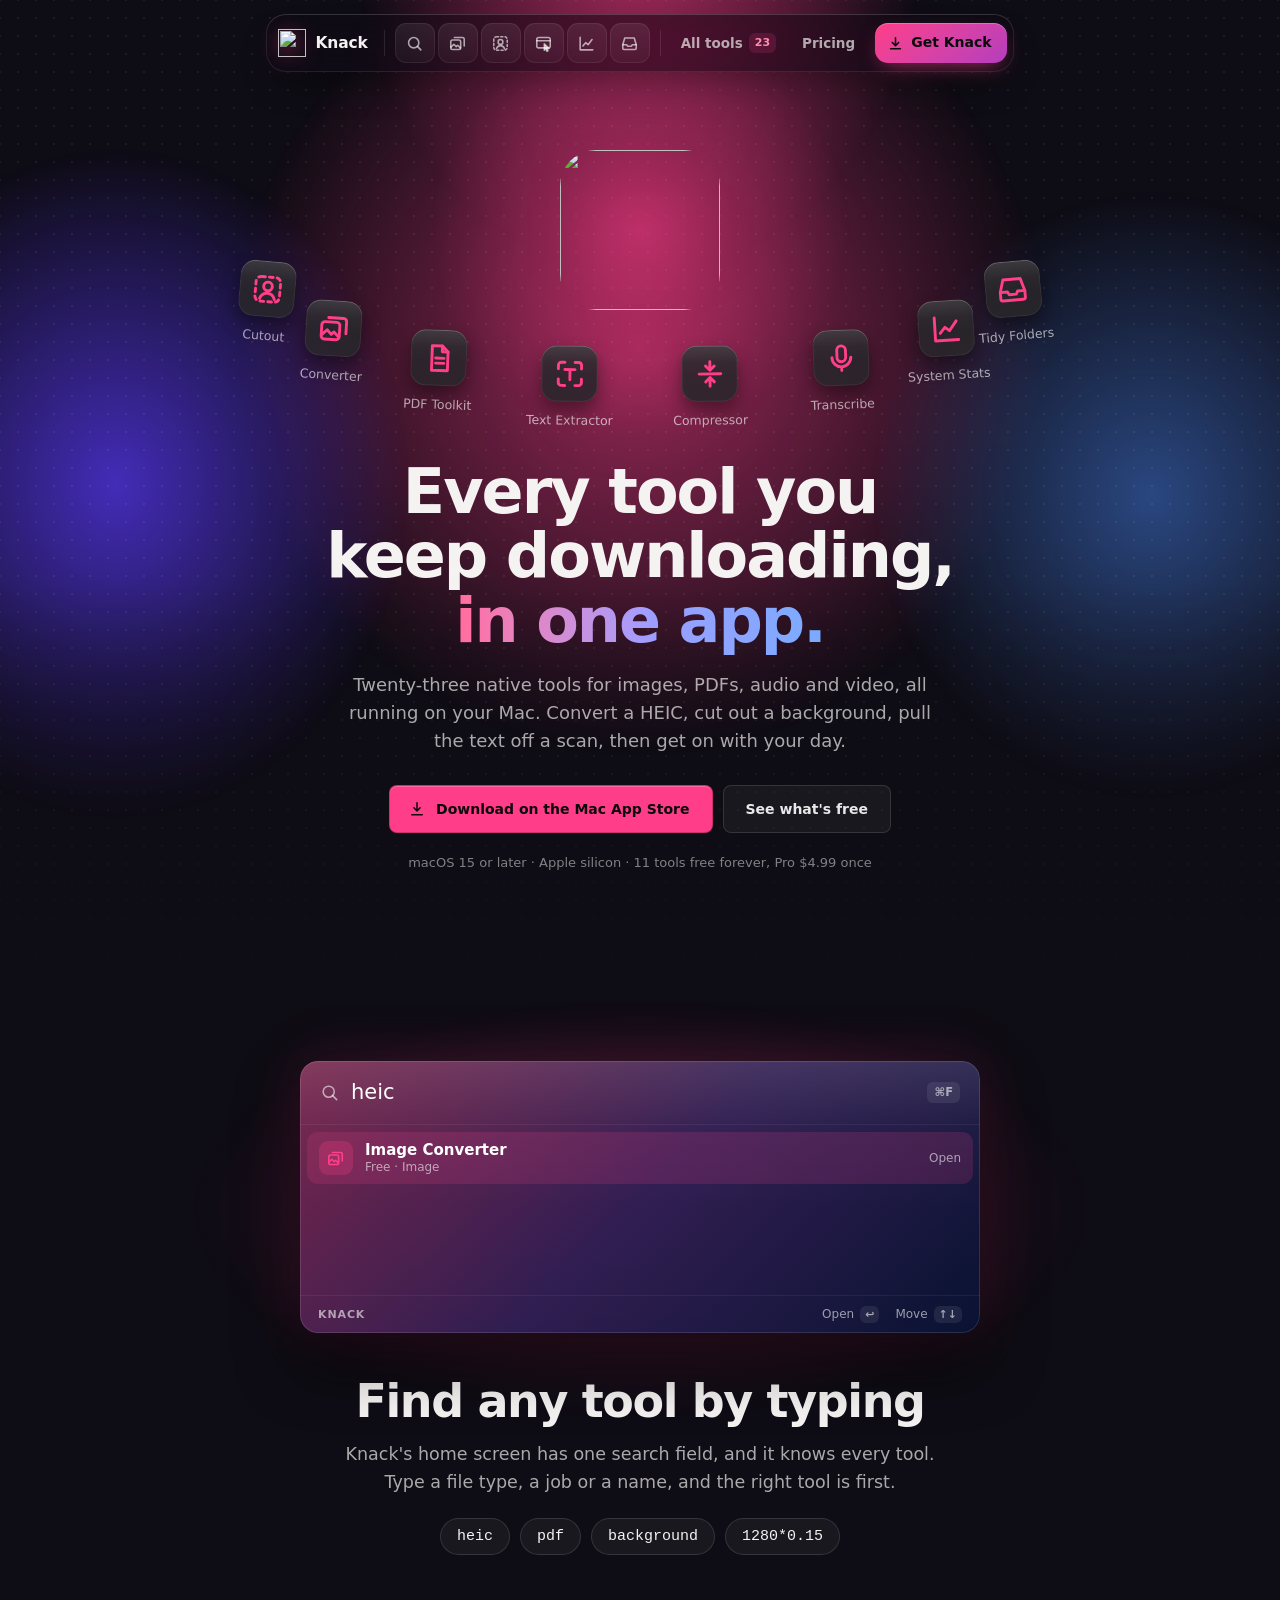
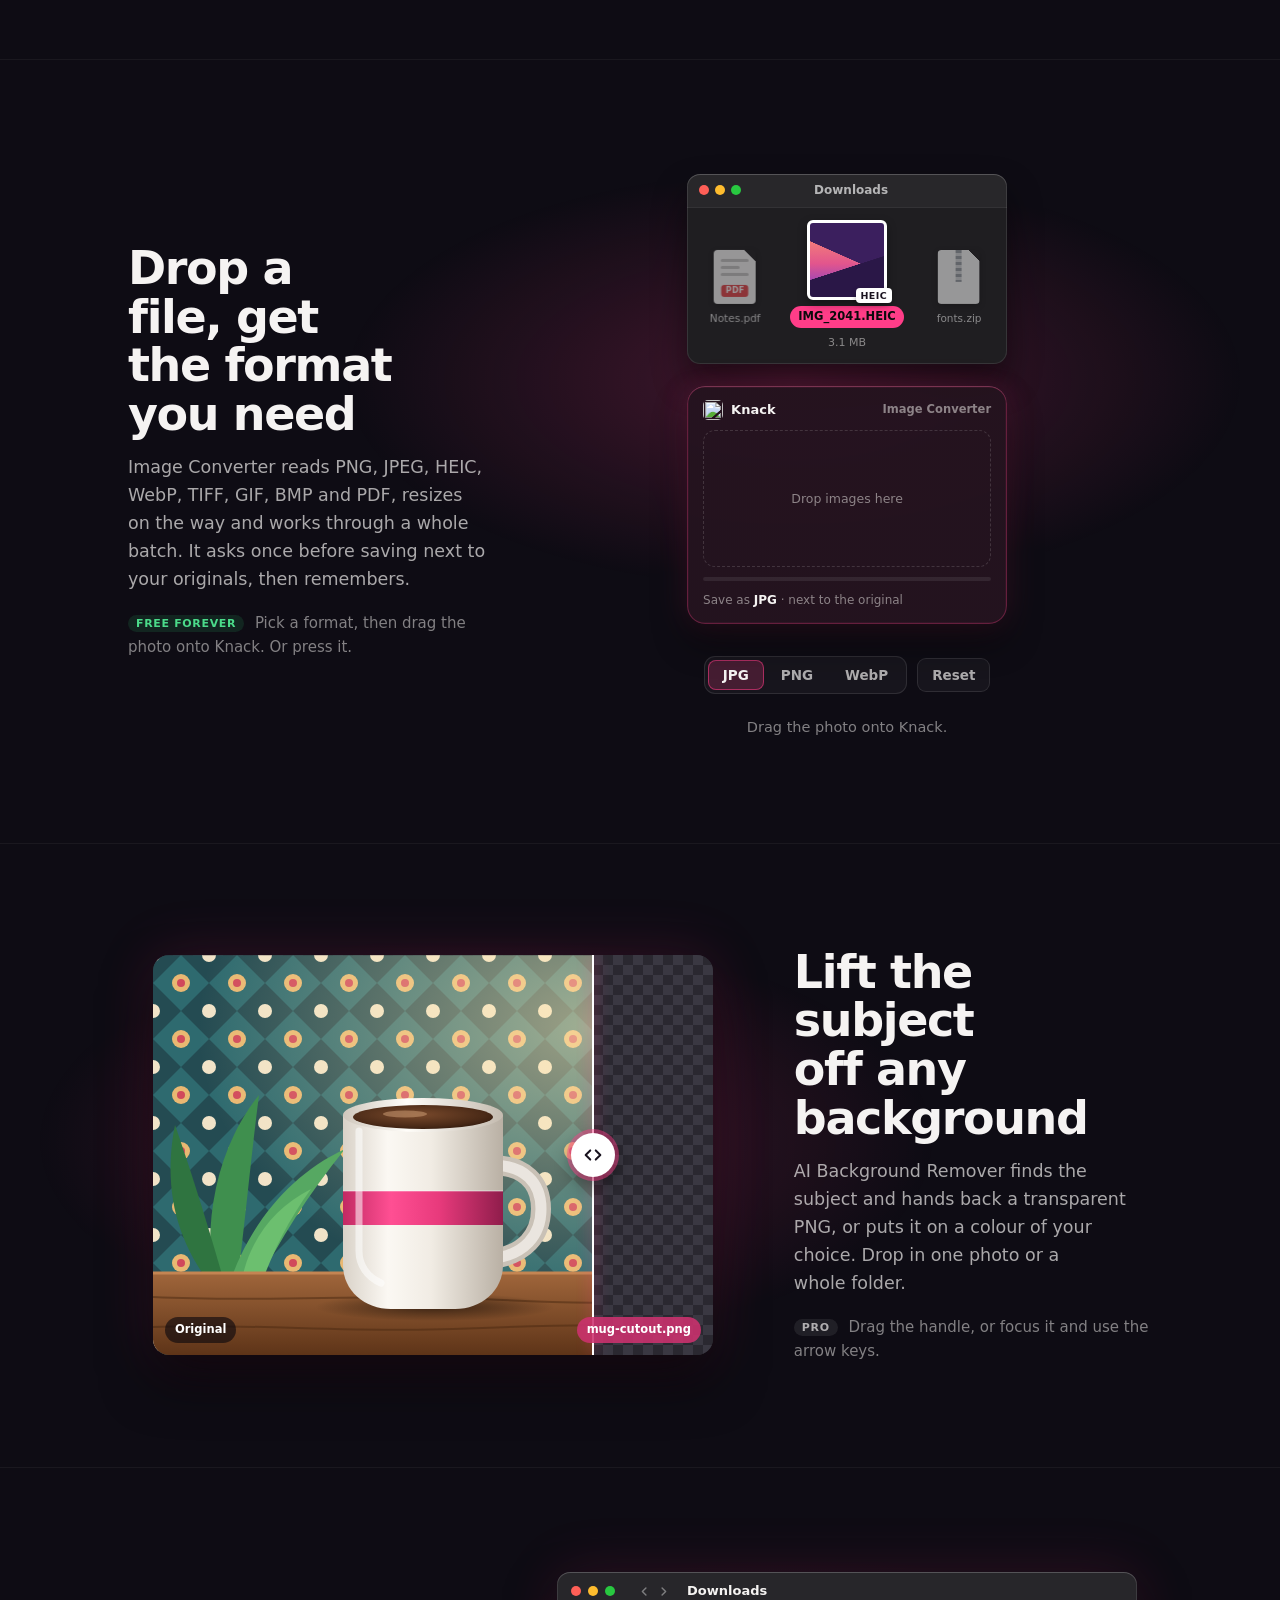
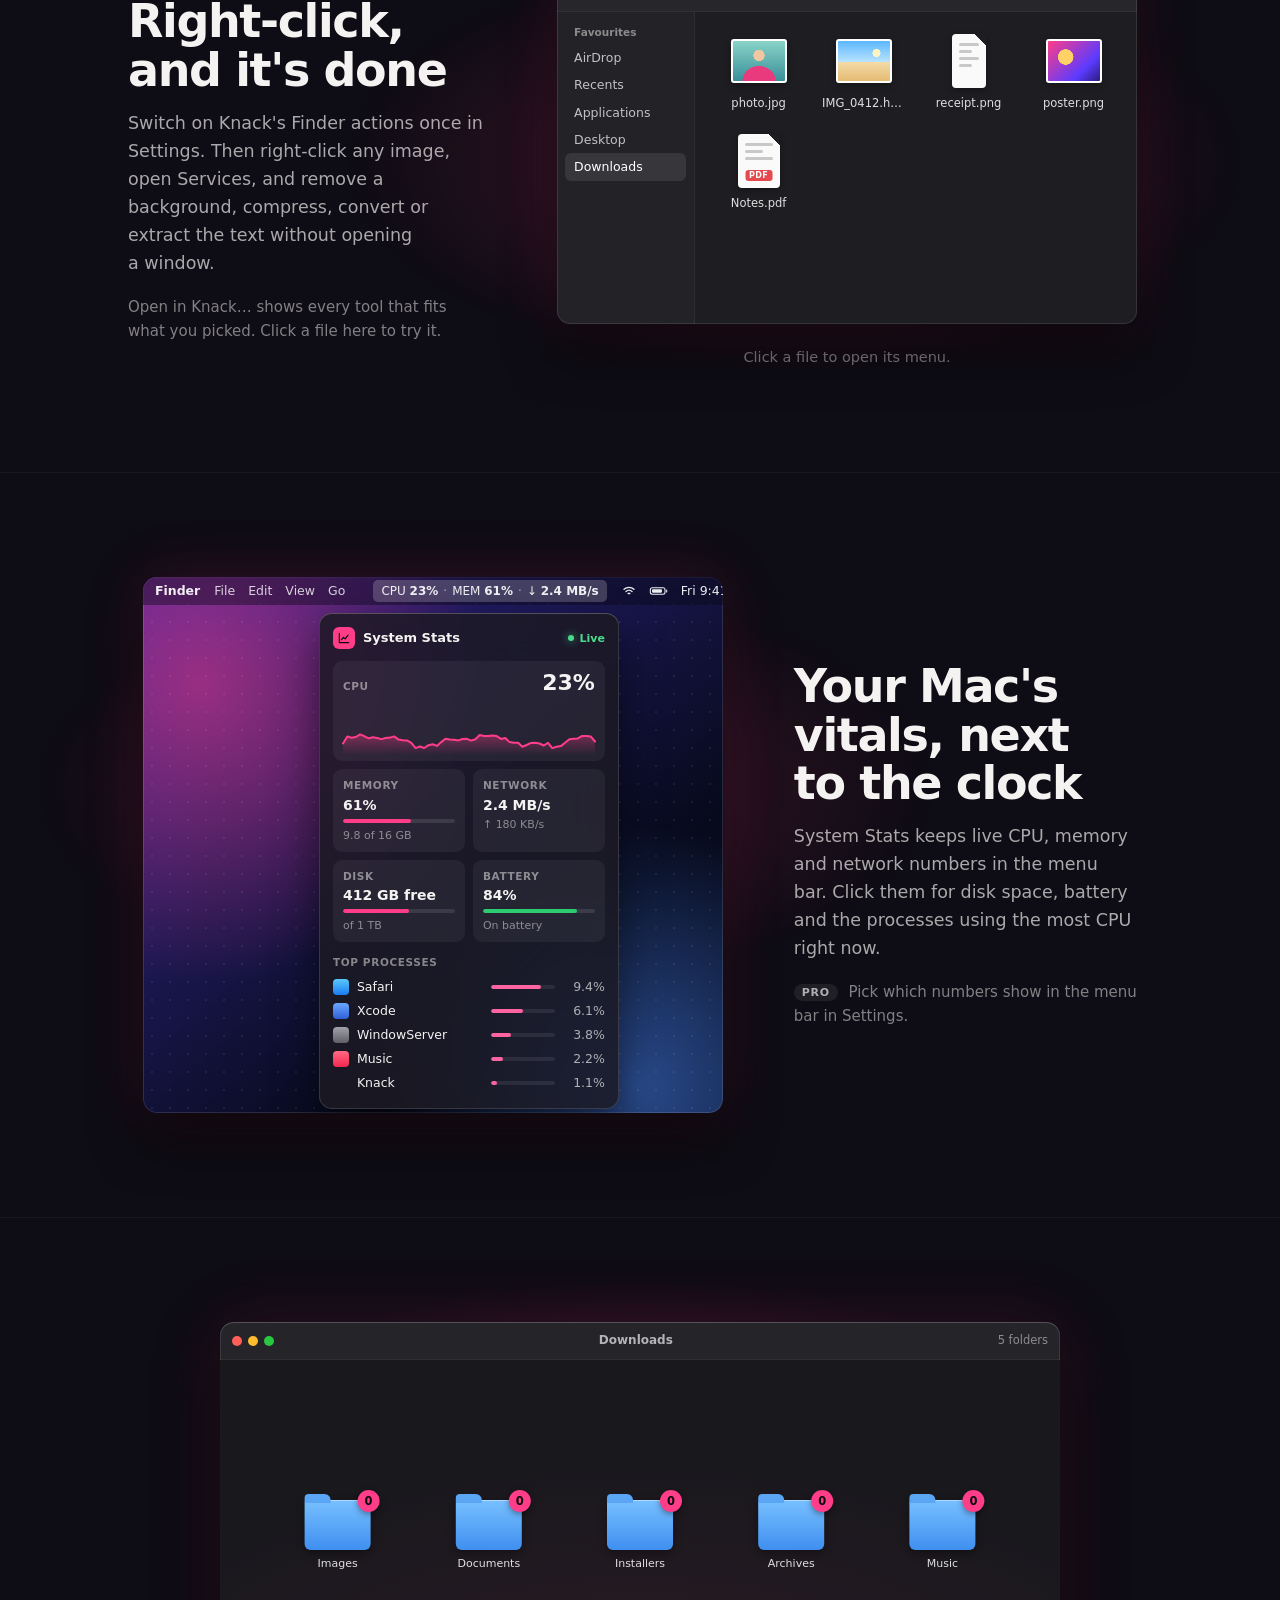
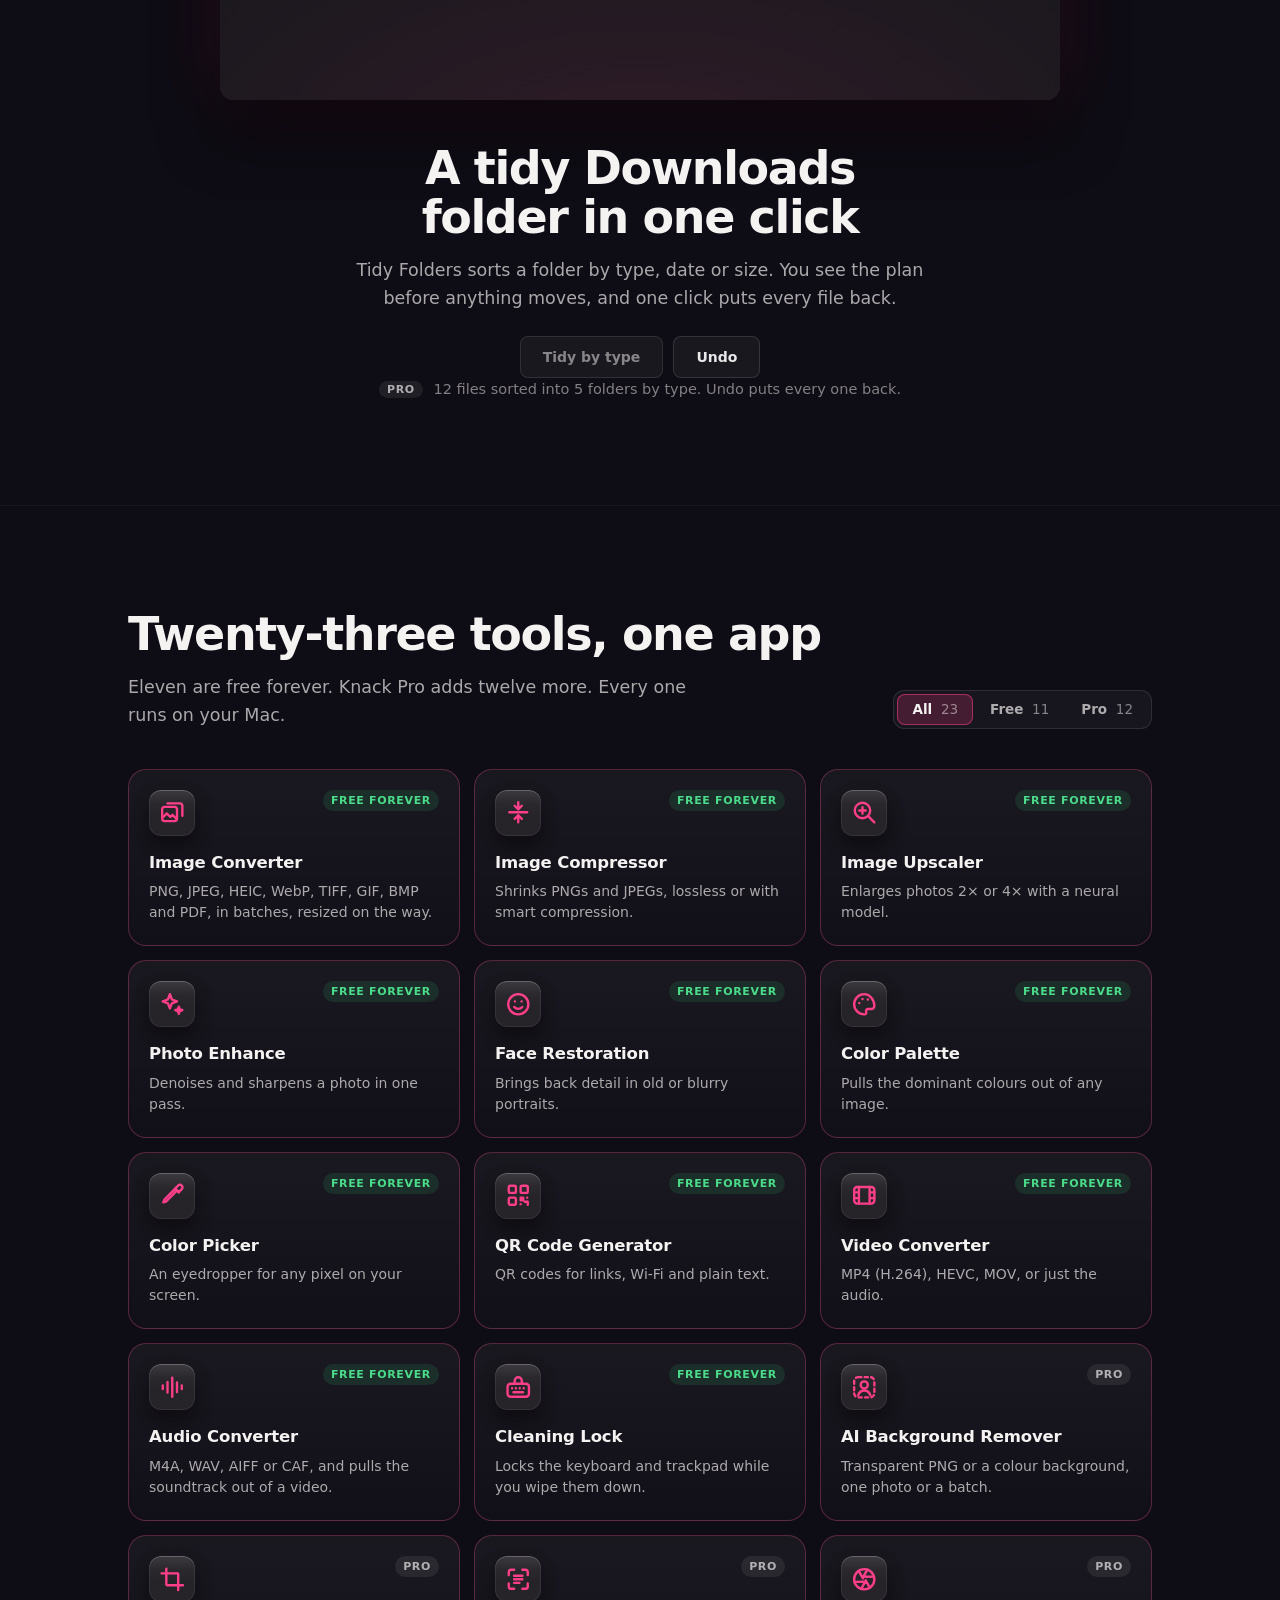
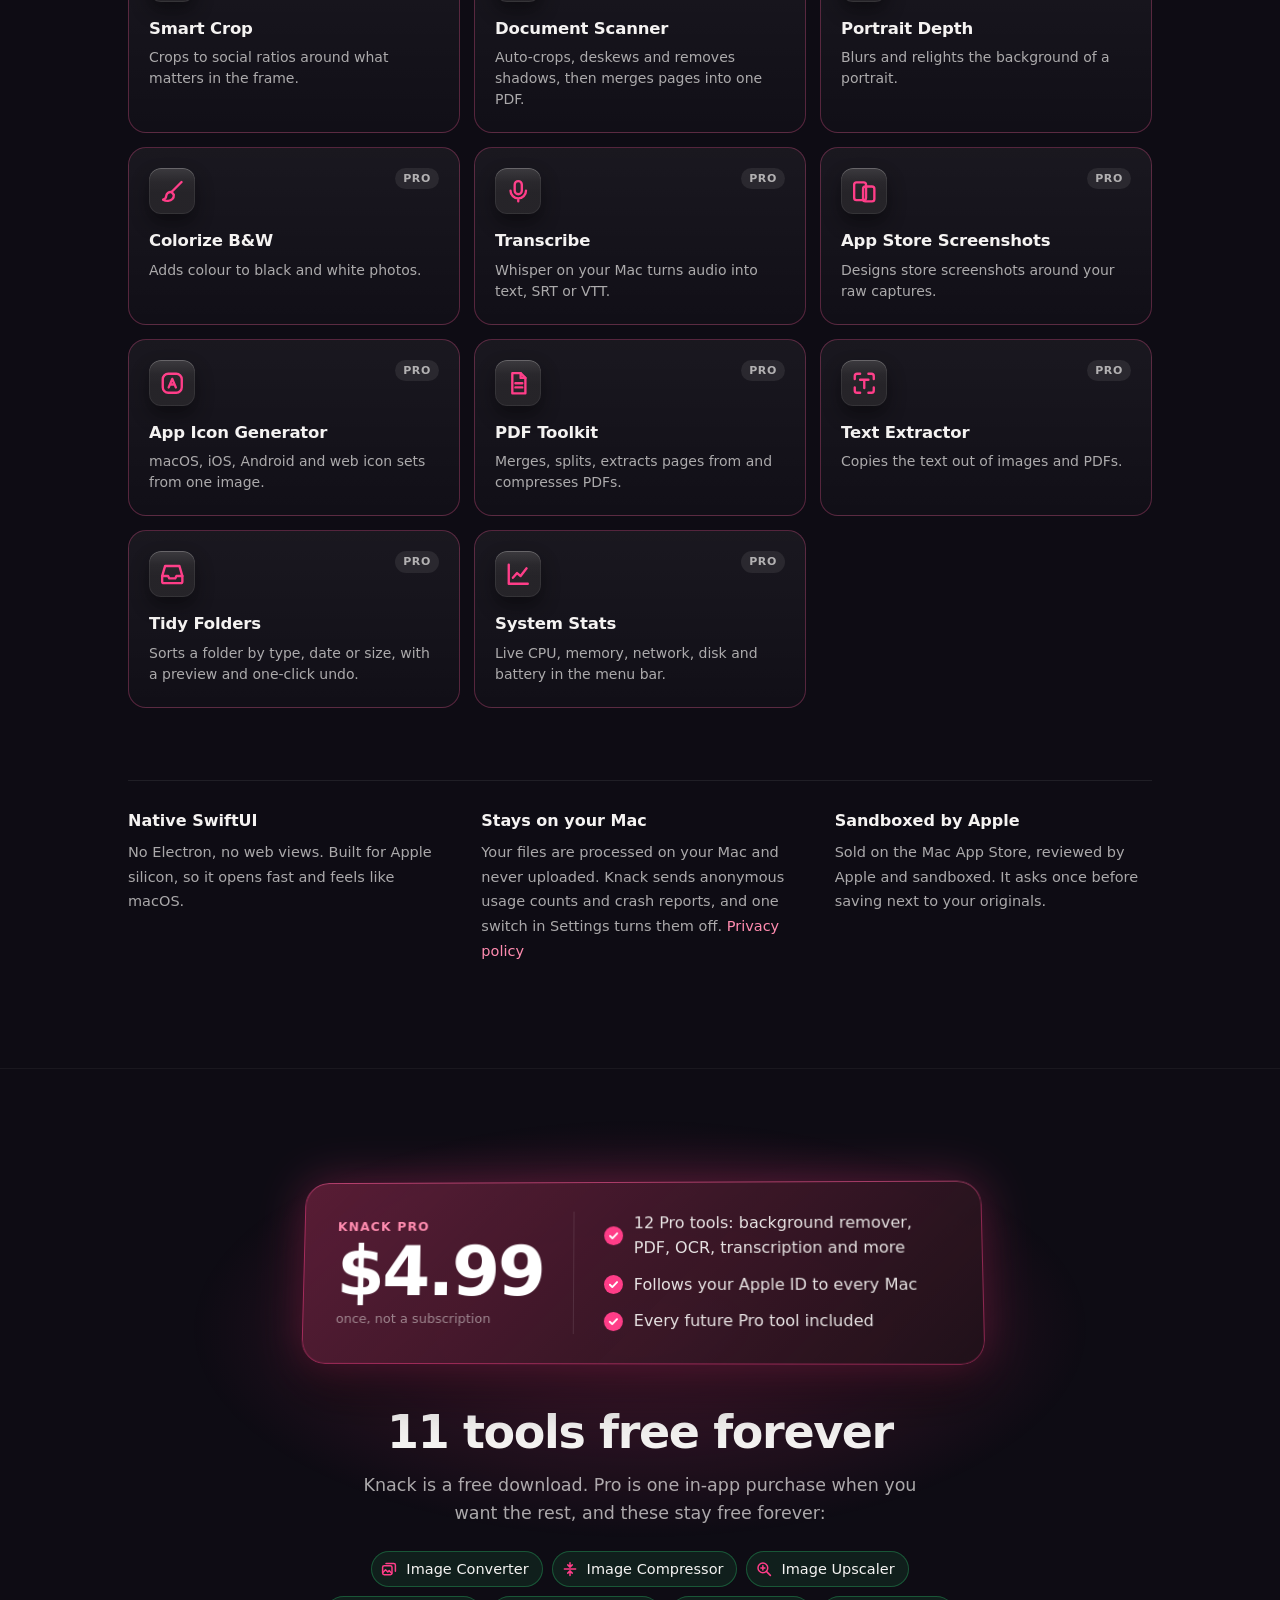
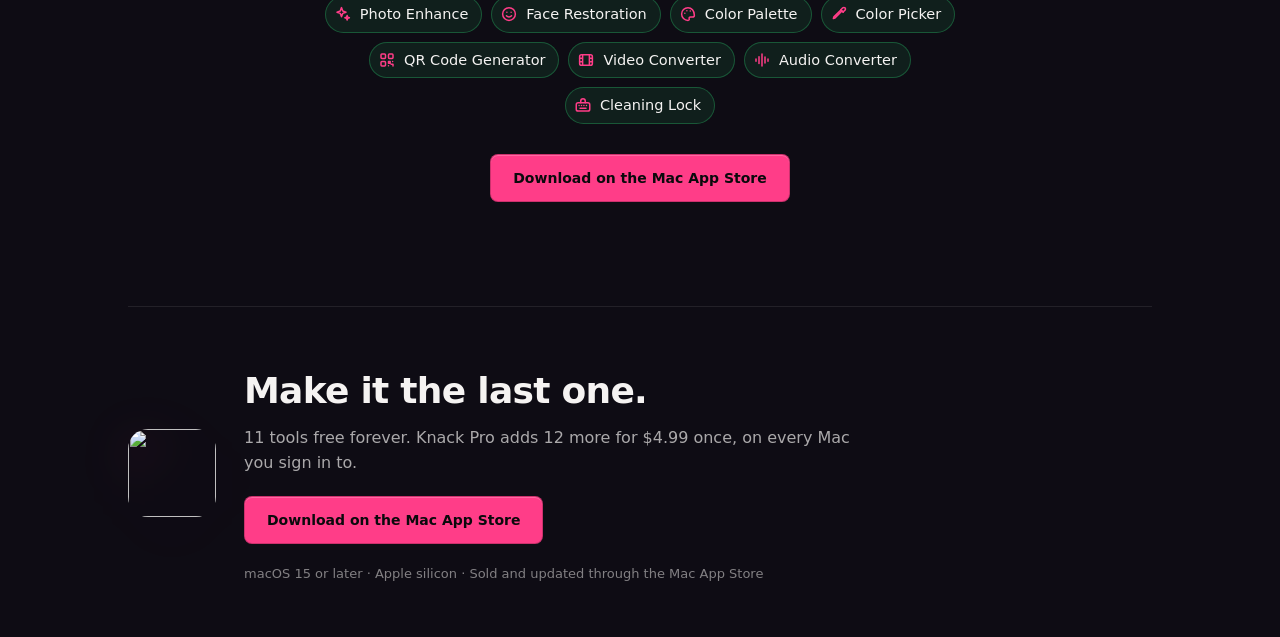
==== commit b493d705: "site: Knack's own top bar — a floating tool dock Replaces the Hutch-style full-width bar with a floa" ====
--- a/index.html
+++ b/index.html
@@ -8,8 +8,8 @@
   <link rel="canonical" href="https://knack.coursion.studio/" />
   <link rel="icon" type="image/png" href="screenshots/icon.png" />
   <link rel="apple-touch-icon" href="screenshots/icon.png" />
-  <link rel="stylesheet" href="stage.css?v=1d5ceac846" />
-  <link rel="stylesheet" href="knack.css?v=841b330dea" />
+  <link rel="stylesheet" href="stage.css?v=c7890734" />
+  <link rel="stylesheet" href="knack.css?v=d93d0d41" />
   <meta property="og:type" content="website" />
   <meta property="og:url" content="https://knack.coursion.studio/" />
   <meta property="og:title" content="Knack — 20+ native Mac tools in one app" />
@@ -33,7 +33,7 @@
   }
   </script>
   <script>document.documentElement.classList.add("js");window.__rv=setTimeout(function(){document.documentElement.classList.add("reveal-all")},4000);</script>
-  <script defer src="palettes.js?v=5d2d7b0998"></script>
+  <script defer src="palettes.js?v=4271fe06"></script>
   <script>
     window.STAGE = {
       download: "https://apps.apple.com/app/id6762058455",
@@ -73,8 +73,8 @@
       }
     };
   </script>
-  <script defer src="stage.js?v=bda7026e0e"></script>
-  <script defer src="knack.js?v=98ffa2af63"></script>
+  <script defer src="stage.js?v=b4de68b6"></script>
+  <script defer src="knack.js?v=98d703de"></script>
   <script defer src="https://polaris-backend-489776622782.europe-west1.run.app/api/v1/analytics/t.js" data-site="knack.coursion.studio"></script>
 </head>
 <body>
@@ -104,25 +104,36 @@
     <symbol id="g-ocr" viewBox="0 0 24 24"><path d="M4 8.5V6a2 2 0 0 1 2-2h2.5M15.5 4H18a2 2 0 0 1 2 2v2.5M20 15.5V18a2 2 0 0 1-2 2h-2.5M8.5 20H6a2 2 0 0 1-2-2v-2.5"/><path d="M8.5 9h7M12 9v7"/></symbol>
     <symbol id="g-tidy" viewBox="0 0 24 24"><path d="M3.5 13.5 6 5h12l2.5 8.5V18a1.5 1.5 0 0 1-1.5 1.5H5A1.5 1.5 0 0 1 3.5 18z"/><path d="M3.5 13.5h5l1 2h5l1-2h5"/></symbol>
     <symbol id="g-stats" viewBox="0 0 24 24"><path d="M4 4v16h16"/><path d="m7.5 15 3.5-4 3 2.5 5-6.5"/></symbol>
+    <symbol id="g-search" viewBox="0 0 24 24"><circle cx="11" cy="11" r="6.5"/><path d="m16 16 4 4"/></symbol>
+    <symbol id="g-finder" viewBox="0 0 24 24"><rect x="3.5" y="4.5" width="17" height="13" rx="2.5"/><path d="M3.5 8.5h17"/><path d="M13 12.5v8l2-1.8 1.3 3 1.3-.6-1.3-2.9h2.7z" fill="currentColor"/></symbol>
+    <symbol id="g-get" viewBox="0 0 24 24"><path d="M12 4v11M7.5 10.5 12 15l4.5-4.5M5 19.5h14"/></symbol>
     <symbol id="g-calc" viewBox="0 0 24 24"><rect x="5" y="3.5" width="14" height="17" rx="2.5"/><path d="M8.5 7.5h7M8.5 12h.01M12 12h.01M15.5 12h.01M8.5 16h.01M12 16h.01M15.5 16h.01"/></symbol>
   </svg>
 
-  <div class="bar">
-    <div class="bar-in">
-      <a class="bar-brand" href="#top"><img src="screenshots/icon.png" alt="" width="26" height="26" /><span>Knack</span></a>
-      <nav class="bar-nav" aria-label="Main">
-        <a href="#find">Tour</a>
-        <a href="#tools">Tools</a>
-        <a href="#pricing">Pricing</a>
+  <div class="kbar">
+    <div class="kbar-pill">
+      <a class="kbar-brand" href="#top"><img src="screenshots/icon.png" alt="" width="28" height="28" /><span>Knack</span></a>
+      <span class="kbar-sep" aria-hidden="true"></span>
+      <nav class="kbar-dock" aria-label="Tour">
+        <span class="kd-ind" aria-hidden="true"></span>
+          <a href="#find" data-sec="find" aria-label="Search"><span class="kd-tile"><svg viewBox="0 0 24 24"><use href="#g-search"/></svg></span><em>Search</em></a>
+          <a href="#convert" data-sec="convert" aria-label="Convert"><span class="kd-tile"><svg viewBox="0 0 24 24"><use href="#g-convert"/></svg></span><em>Convert</em></a>
+          <a href="#cutout" data-sec="cutout" aria-label="Cutout"><span class="kd-tile"><svg viewBox="0 0 24 24"><use href="#g-cutout"/></svg></span><em>Cutout</em></a>
+          <a href="#finder" data-sec="finder" aria-label="Right-click"><span class="kd-tile"><svg viewBox="0 0 24 24"><use href="#g-finder"/></svg></span><em>Right-click</em></a>
+          <a href="#stats" data-sec="stats" aria-label="Menu bar"><span class="kd-tile"><svg viewBox="0 0 24 24"><use href="#g-stats"/></svg></span><em>Menu bar</em></a>
+          <a href="#tidy" data-sec="tidy" aria-label="Tidy"><span class="kd-tile"><svg viewBox="0 0 24 24"><use href="#g-tidy"/></svg></span><em>Tidy</em></a>
       </nav>
-      <a class="bar-get" href="https://apps.apple.com/app/id6762058455" data-download>Download</a>
+      <span class="kbar-sep" aria-hidden="true"></span>
+      <a class="kbar-link" href="#tools">All tools <b>23</b></a>
+      <a class="kbar-link" href="#pricing">Pricing</a>
+      <a class="kbar-get" href="https://apps.apple.com/app/id6762058455" data-download><svg viewBox="0 0 24 24"><use href="#g-get"/></svg><span>Get Knack</span></a>
     </div>
   </div>
 
   <header id="top" class="stage-hero reveal" data-live>
     <div class="mesh" aria-hidden="true"><i class="m1"></i><i class="m2"></i><i class="m3"></i><i class="m4"></i></div>
     <div class="container">
-      <div class="bar-space" aria-hidden="true"></div>
+      <div class="kbar-space" aria-hidden="true"></div>
 
       <div class="fan" role="img" aria-label="The Knack app icon with eight of its tools fanned out beneath it: AI Background Remover, Image Converter, PDF Toolkit, Text Extractor, Image Compressor, Transcribe, System Stats and Tidy Folders.">
         <img class="fan-icon" src="screenshots/icon.png" alt="" width="160" height="160" fetchpriority="high" />
--- a/knack.css
+++ b/knack.css
@@ -1,50 +1,61 @@
 :root { --blue: #4C8DFF; }
-html { scroll-padding-top: 72px; }
+html { scroll-padding-top: 88px; }
 .sprite { position: absolute; width: 0; height: 0; overflow: hidden; }
 :is(.tile, .free-chips, .lp-ico, .mb-ico, .fd-pick-list) svg { fill: none; stroke: currentColor; stroke-width: 2; stroke-linecap: round; stroke-linejoin: round; }
 .split-copy .aside a, .trust a { color: var(--accent-text); text-decoration: none; }
 .trust a:hover { text-decoration: underline; }
 
-.bar-space { height: 62px; }
-.bar { --bar-h: 62px; position: fixed; inset: 0 0 auto; z-index: 100; }
-.bar::before {
-  content: "";
-  position: absolute;
-  inset: 0;
-  z-index: -1;
-  background: color-mix(in srgb, var(--page) 72%, transparent);
-  -webkit-backdrop-filter: blur(18px) saturate(1.4);
-  backdrop-filter: blur(18px) saturate(1.4);
-  box-shadow: inset 0 -1px 0 rgb(255 255 255 / 0.07), 0 10px 30px -18px rgb(0 0 0 / 0.6);
-  opacity: 0;
-  transition: opacity 0.25s ease;
-}
-.bar.scrolled { --bar-h: 52px; }
-.bar.scrolled::before { opacity: 1; }
-.bar-in { display: flex; align-items: center; gap: 10px; max-width: 1080px; height: var(--bar-h); margin: 0 auto; padding: 0 28px; transition: height 0.25s var(--ease-out); }
-.bar a { text-decoration: none; }
-.bar-brand { display: inline-flex; align-items: center; gap: 10px; color: var(--text-primary); font-size: 16px; font-weight: 650; letter-spacing: -0.01em; }
-.bar-brand img { width: 26px; height: 26px; border-radius: 6px; }
-.bar-nav { display: flex; align-items: center; gap: 2px; margin: 0 auto; }
-.bar-nav a { padding: 7px 12px; border-radius: 8px; font-size: 14px; font-weight: 500; color: var(--text-secondary); transition: color 0.15s ease, background 0.15s ease; }
-.bar-nav a:hover { color: var(--text-primary); background: rgb(255 255 255 / 0.06); }
-.bar-get {
-  display: inline-flex;
+.kbar-space { height: 84px; }
+.kbar { position: fixed; inset: 14px 0 auto; z-index: 100; display: flex; justify-content: center; pointer-events: none; transition: inset 0.3s var(--ease-out); }
+.kbar.scrolled { inset: 8px 0 auto; }
+.kbar a { text-decoration: none; }
+.kbar-pill {
+  pointer-events: auto;
+  position: relative;
+  display: flex;
   align-items: center;
-  height: 34px;
-  padding: 0 14px;
-  border-radius: 9px;
-  font-size: 14px;
-  font-weight: 600;
-  white-space: nowrap;
-  color: var(--on-accent);
-  background: var(--pal-accent);
-  box-shadow: inset 0 1px 0 rgb(255 255 255 / 0.22);
-  transition: box-shadow 0.15s ease, transform 0.12s ease;
-}
-.bar-get:hover { box-shadow: inset 0 1px 0 rgb(255 255 255 / 0.22), 0 6px 18px color-mix(in srgb, var(--pal-accent) 40%, transparent); }
-.bar-get:active { transform: scale(0.97); }
-.bar :is(a, button):focus-visible { outline: 2px solid var(--pal-accent); outline-offset: 2px; }
+  gap: 6px;
+  height: 58px;
+  padding: 0 7px 0 10px;
+  border-radius: 20px;
+  background: color-mix(in srgb, var(--page) 58%, transparent);
+  -webkit-backdrop-filter: blur(22px) saturate(1.5);
+  backdrop-filter: blur(22px) saturate(1.5);
+  box-shadow: inset 0 0 0 1px rgb(255 255 255 / 0.09), inset 0 1px 0 rgb(255 255 255 / 0.08), 0 18px 40px -20px rgb(0 0 0 / 0.75);
+  transition: height 0.3s var(--ease-out), background 0.3s ease;
+}
+.kbar.scrolled .kbar-pill { height: 50px; background: color-mix(in srgb, var(--page) 78%, transparent); }
+.kbar-brand { display: inline-flex; align-items: center; gap: 9px; padding: 0 6px 0 2px; color: var(--text-primary); font-size: 15.5px; font-weight: 650; letter-spacing: -0.01em; }
+.kbar-brand img { width: 28px; height: 28px; filter: drop-shadow(0 4px 10px color-mix(in srgb, var(--pal-accent) 45%, transparent)); }
+.kbar-sep { width: 1px; height: 26px; margin: 0 4px; background: rgb(255 255 255 / 0.1); }
+.kbar-dock { position: relative; display: flex; align-items: flex-end; gap: 3px; height: 100%; padding-bottom: 9px; }
+.kbar.scrolled .kbar-dock { padding-bottom: 7px; }
+.kbar-dock a { position: relative; display: grid; place-items: center; width: 40px; height: 40px; border-radius: 11px; transform-origin: 50% 100%; transition: transform 0.45s var(--spring-key), margin 0.45s var(--spring-key); }
+.kbar.scrolled .kbar-dock a { width: 36px; height: 36px; }
+.kd-tile { display: grid; place-items: center; width: 100%; height: 100%; border-radius: inherit; color: rgb(255 255 255 / 0.62); background: linear-gradient(rgb(255 255 255 / 0.08), rgb(255 255 255 / 0.03)); box-shadow: inset 0 0 0 1px rgb(255 255 255 / 0.07); transition: color 0.2s ease, background 0.3s ease, box-shadow 0.3s ease; }
+.kd-tile svg { width: 19px; height: 19px; fill: none; stroke: currentColor; stroke-width: 2; stroke-linecap: round; stroke-linejoin: round; }
+.kbar-dock a.on .kd-tile { color: #fff; background: linear-gradient(140deg, var(--pal-accent), var(--pal-second)); box-shadow: inset 0 1px 0 rgb(255 255 255 / 0.25), 0 6px 16px -4px color-mix(in srgb, var(--pal-accent) 60%, transparent); }
+.kbar-dock a:hover .kd-tile { color: #fff; }
+.kbar-dock em { position: absolute; top: calc(100% + 12px); left: 50%; padding: 4px 9px; border-radius: 7px; font-size: 12px; font-style: normal; font-weight: 600; white-space: nowrap; color: var(--text-primary); background: rgb(24 20 34 / 0.92); box-shadow: inset 0 0 0 1px rgb(255 255 255 / 0.1), 0 8px 20px -8px rgb(0 0 0 / 0.7); opacity: 0; transform: translate(-50%, -4px); pointer-events: none; transition: opacity 0.15s ease, transform 0.25s var(--ease-out); }
+.kbar-dock a:hover em, .kbar-dock a:focus-visible em { opacity: 1; transform: translate(-50%, 0); }
+.kbar-dock a.mag-1 { transform: scale(1.32) translateY(-3px); margin: 0 7px; z-index: 2; }
+.kbar-dock a.mag-2 { transform: scale(1.14) translateY(-1px); margin: 0 3px; }
+.kd-ind { position: absolute; bottom: 2px; left: 0; width: 4px; height: 4px; border-radius: 50%; background: var(--pal-accent); box-shadow: 0 0 8px var(--pal-accent); opacity: 0; transform: translateX(var(--x, 0px)); transition: transform var(--spring-t) var(--spring), opacity 0.2s ease; }
+.kbar-dock.has-on .kd-ind { opacity: 1; }
+.kbar-link { display: inline-flex; align-items: center; gap: 6px; height: 34px; padding: 0 10px; border-radius: 10px; font-size: 13.5px; font-weight: 550; color: var(--text-secondary); transition: color 0.15s ease, background 0.15s ease; }
+.kbar-link:hover { color: var(--text-primary); background: rgb(255 255 255 / 0.06); }
+.kbar-link b { padding: 1px 6px; border-radius: 6px; font-size: 11px; font-weight: 700; color: var(--accent-text); background: color-mix(in srgb, var(--pal-accent) 16%, transparent); }
+.kbar-get {
+  display: inline-flex; align-items: center; gap: 7px; height: 40px; margin-left: 4px; padding: 0 15px 0 12px; border-radius: 13px;
+  font-size: 14px; font-weight: 650; white-space: nowrap; color: var(--on-accent);
+  background: linear-gradient(140deg, var(--pal-accent), color-mix(in srgb, var(--pal-accent) 55%, var(--pal-second)));
+  box-shadow: inset 0 1px 0 rgb(255 255 255 / 0.25), 0 8px 22px -8px color-mix(in srgb, var(--pal-accent) 70%, transparent);
+  transition: transform 0.2s var(--ease-out), box-shadow 0.2s ease;
+}
+.kbar-get svg { width: 17px; height: 17px; fill: none; stroke: currentColor; stroke-width: 2.2; stroke-linecap: round; stroke-linejoin: round; }
+.kbar-get:hover { box-shadow: inset 0 1px 0 rgb(255 255 255 / 0.3), 0 10px 26px -8px color-mix(in srgb, var(--pal-accent) 85%, transparent); }
+.kbar-get:active { transform: scale(0.97); }
+.kbar :is(a, button):focus-visible { outline: 2px solid var(--pal-accent); outline-offset: 2px; }
 
 .mesh .m4 { background: radial-gradient(closest-side, color-mix(in srgb, var(--blue) 55%, var(--page)), transparent); }
 .mesh .m3 { background: radial-gradient(closest-side, color-mix(in srgb, var(--pal-second) 78%, var(--page)), transparent); }
@@ -497,18 +508,21 @@
   .cta-band { grid-template-columns: 1fr; justify-items: center; text-align: center; }
   .cta-band .cta-row { justify-content: center; }
   .cta-band .lede { margin: 0 auto; }
-  .bar-in { padding: 0 18px; }
 }
 @media (max-width: 420px) {
   .seg-b { padding: 7px 12px; }
 }
 @media (max-width: 560px) {
-  .bar-nav { display: none; }
-  .bar-get { margin-left: auto; }
+  .kbar-link, .kbar-brand span { display: none; }
+  .kbar-pill { gap: 3px; padding: 0 6px; }
+  .kbar-dock a { width: 34px; height: 34px; }
+  .kd-tile svg { width: 17px; height: 17px; }
+  .kbar-get span { display: none; }
+  .kbar-get { padding: 0 11px; }
 }
 
 @media (prefers-reduced-motion: reduce) {
-  .bar-in { transition: none; }
+  .kbar, .kbar-pill, .kbar-dock a, .kd-ind { transition: none; }
   .tf, .tfo { transition: opacity 0.2s ease; }
   .mb-procs li, .mb-meter u, .mb-procs .pb u, .co-handle { transition: none; }
   .fd-new, .cm.enter, .tool-grid .feature-card.flash { animation: none; }
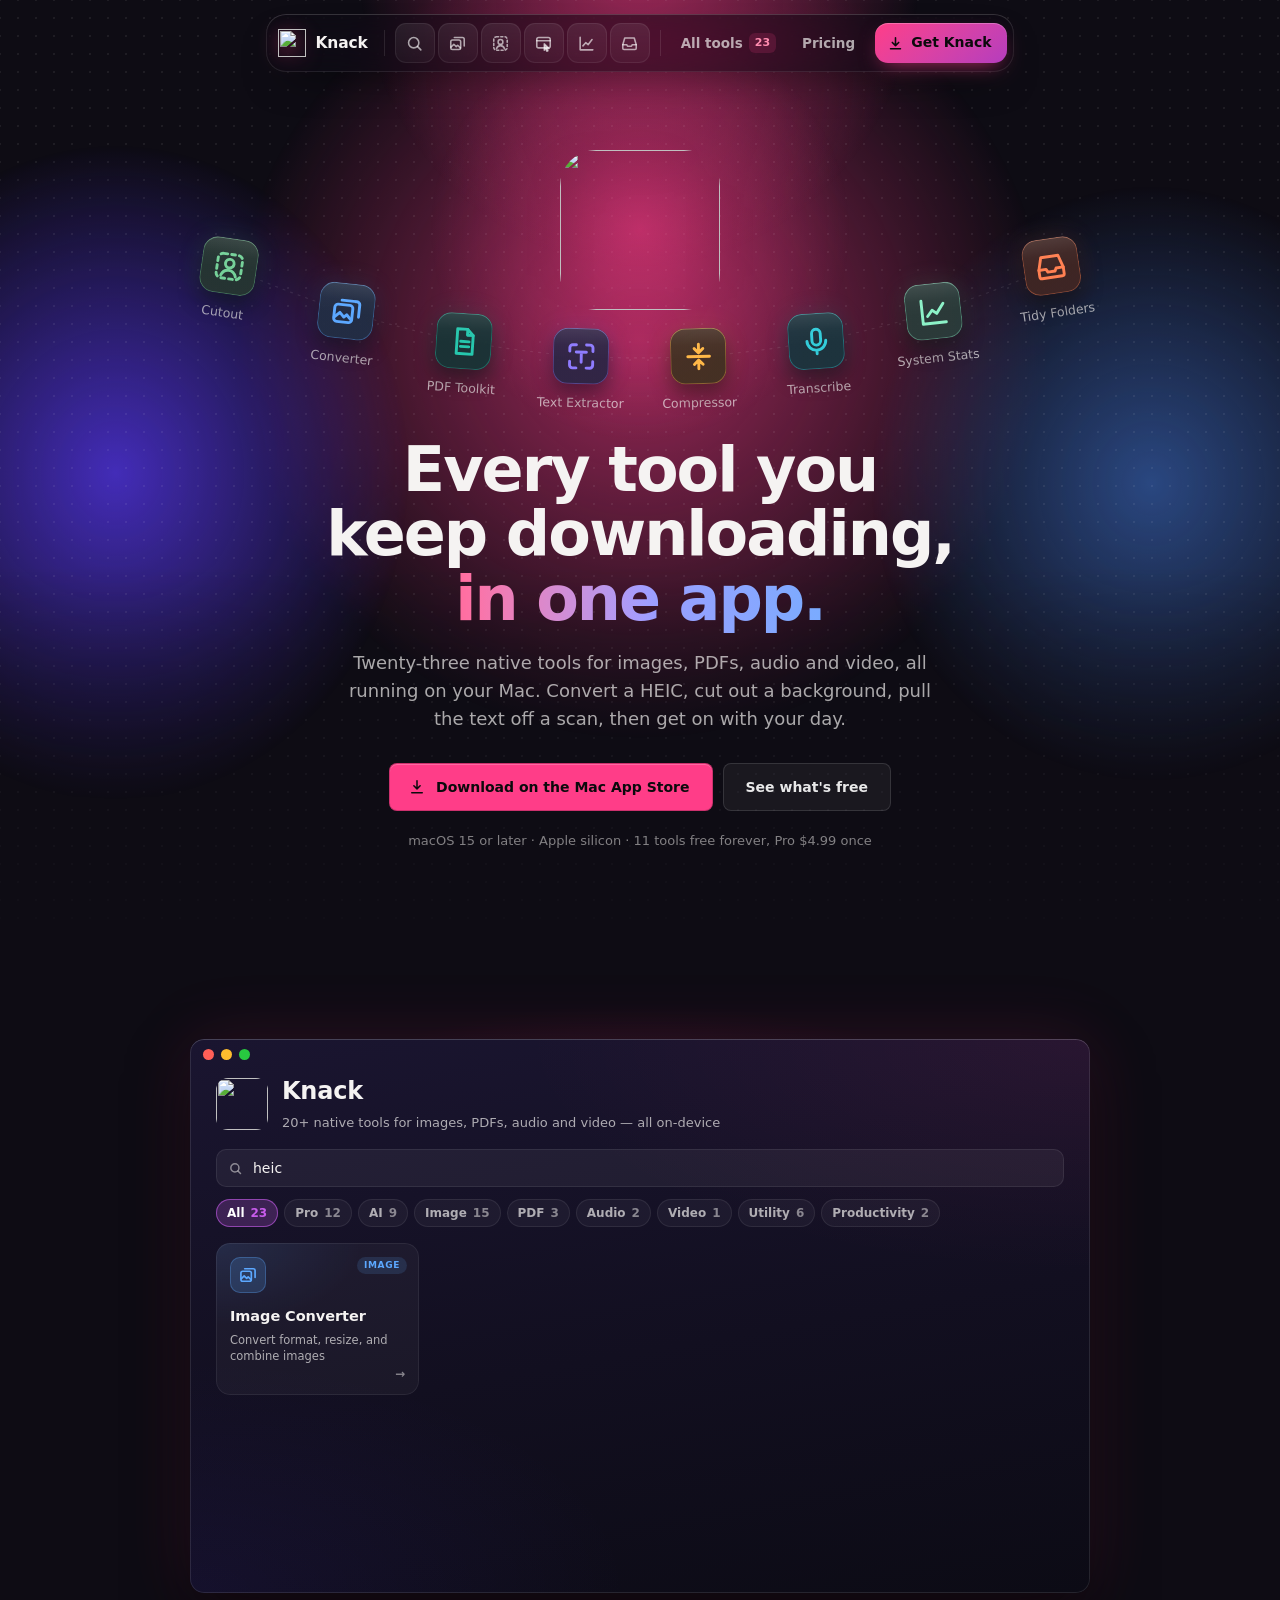
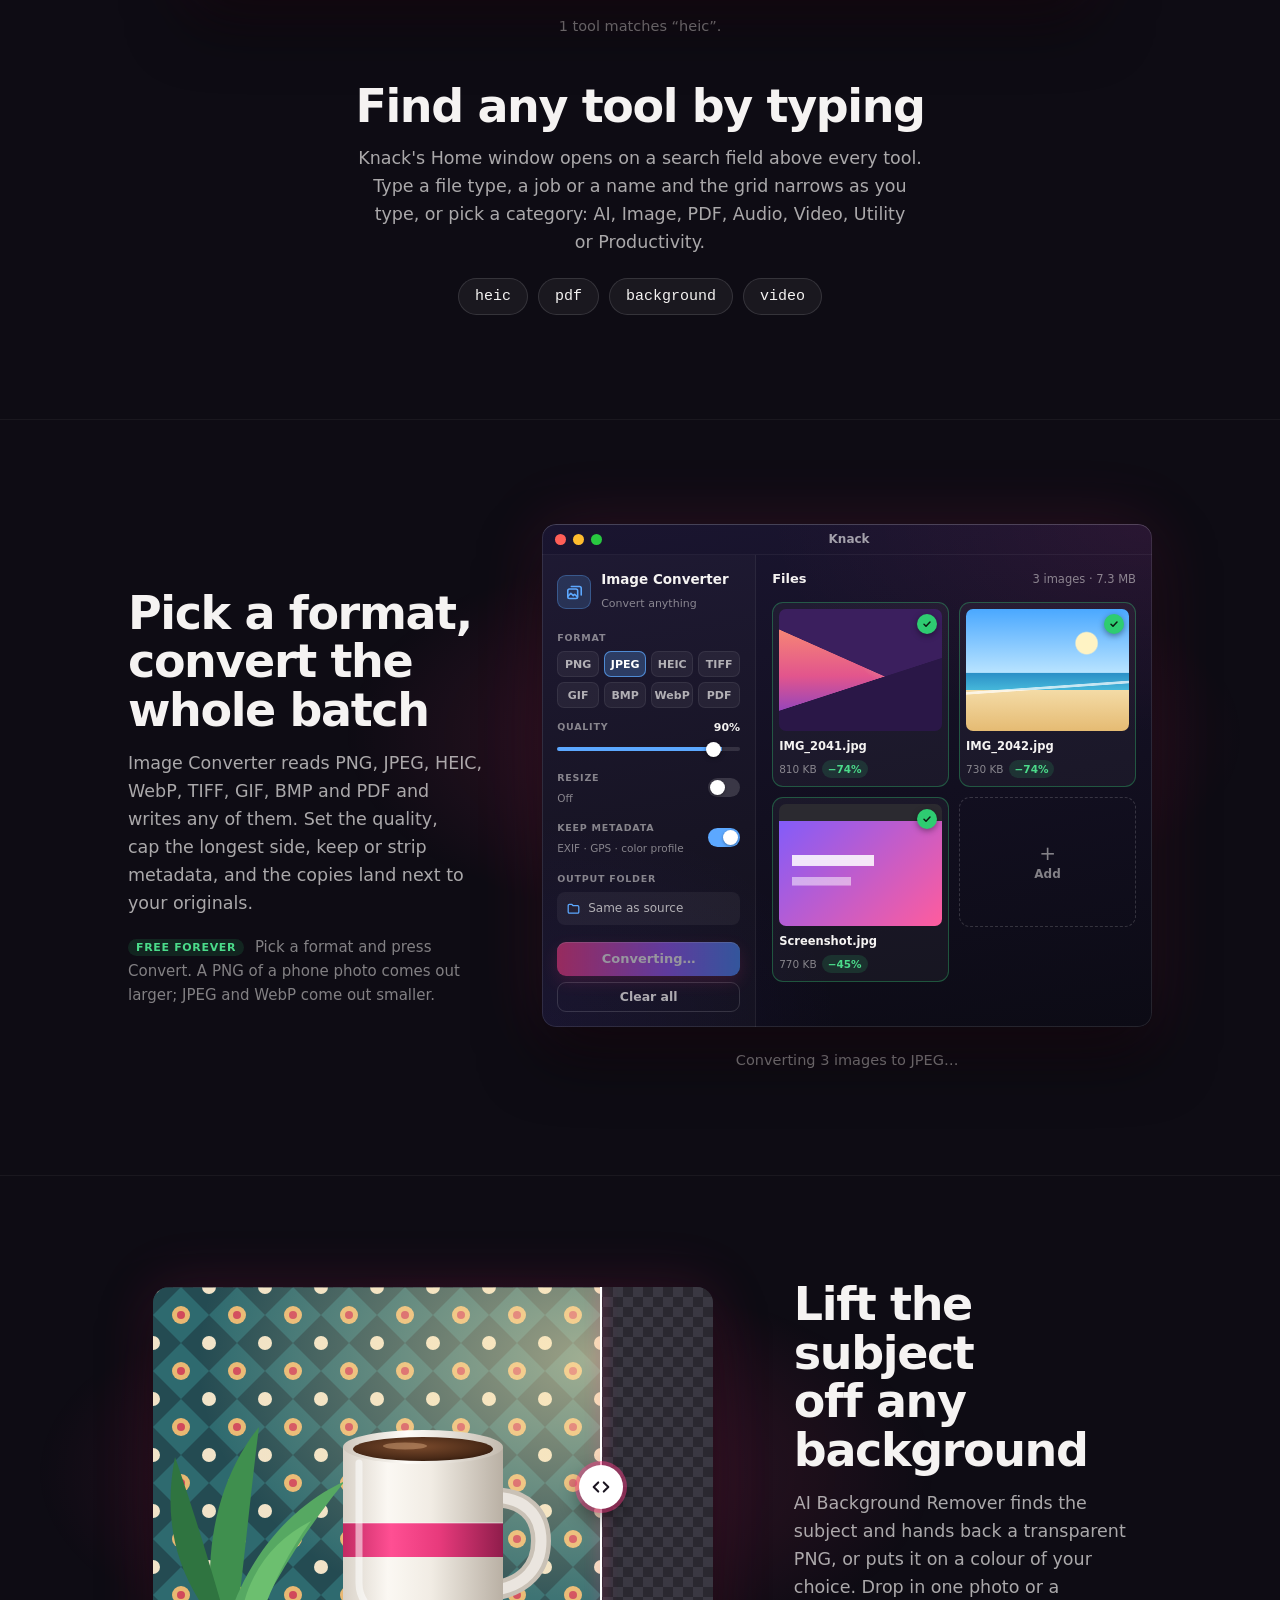
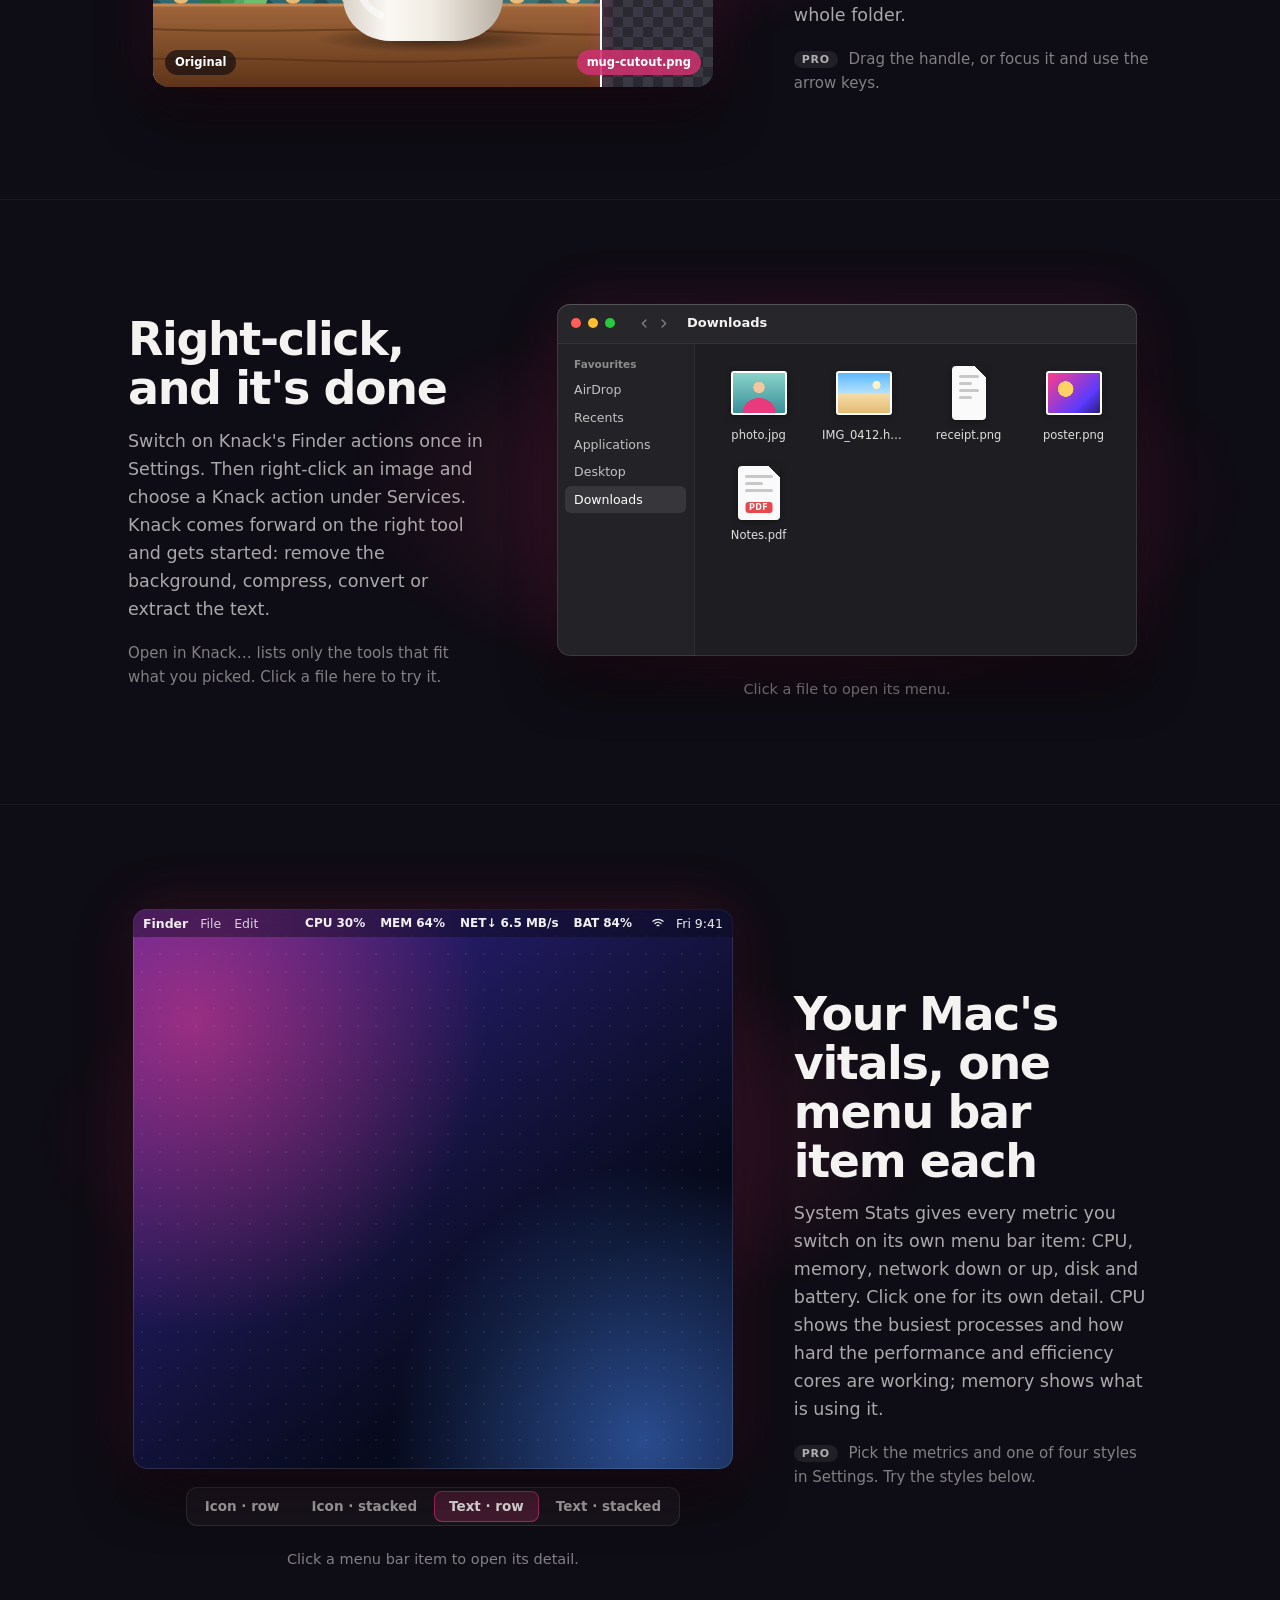
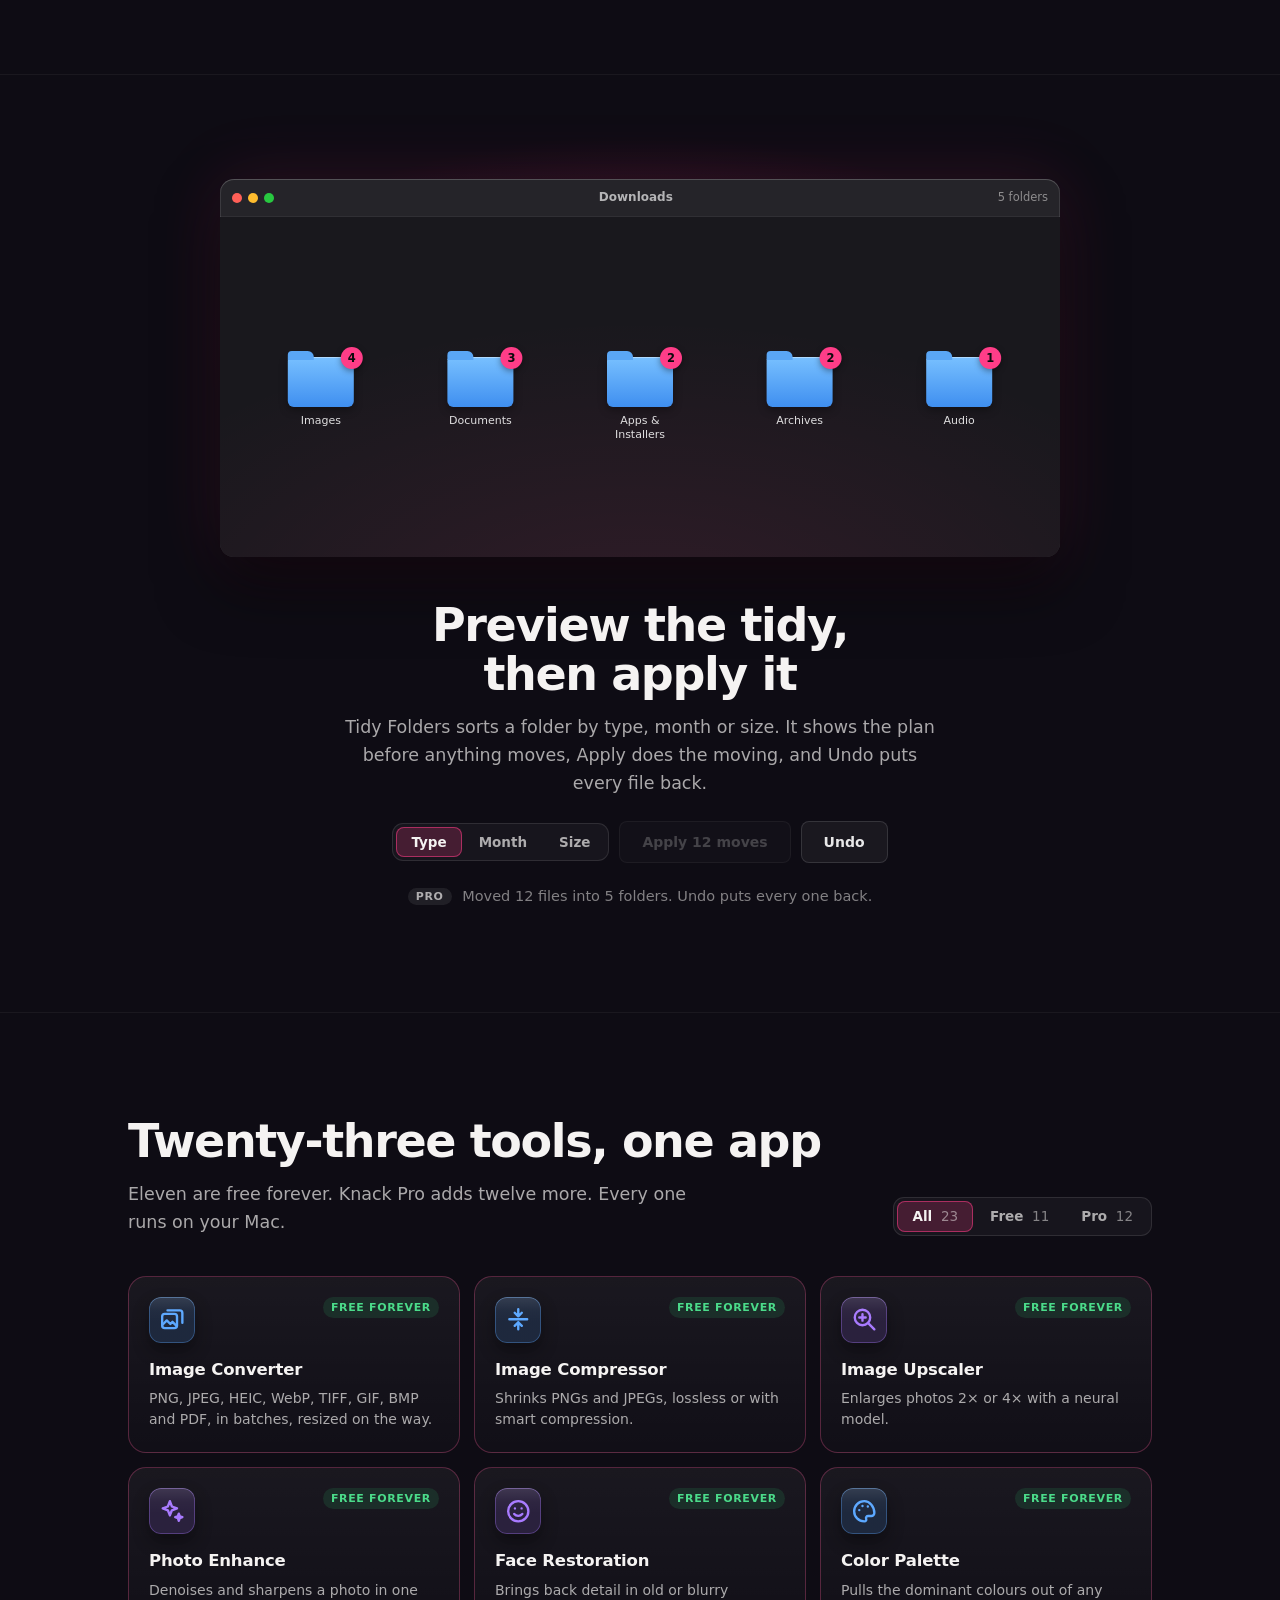
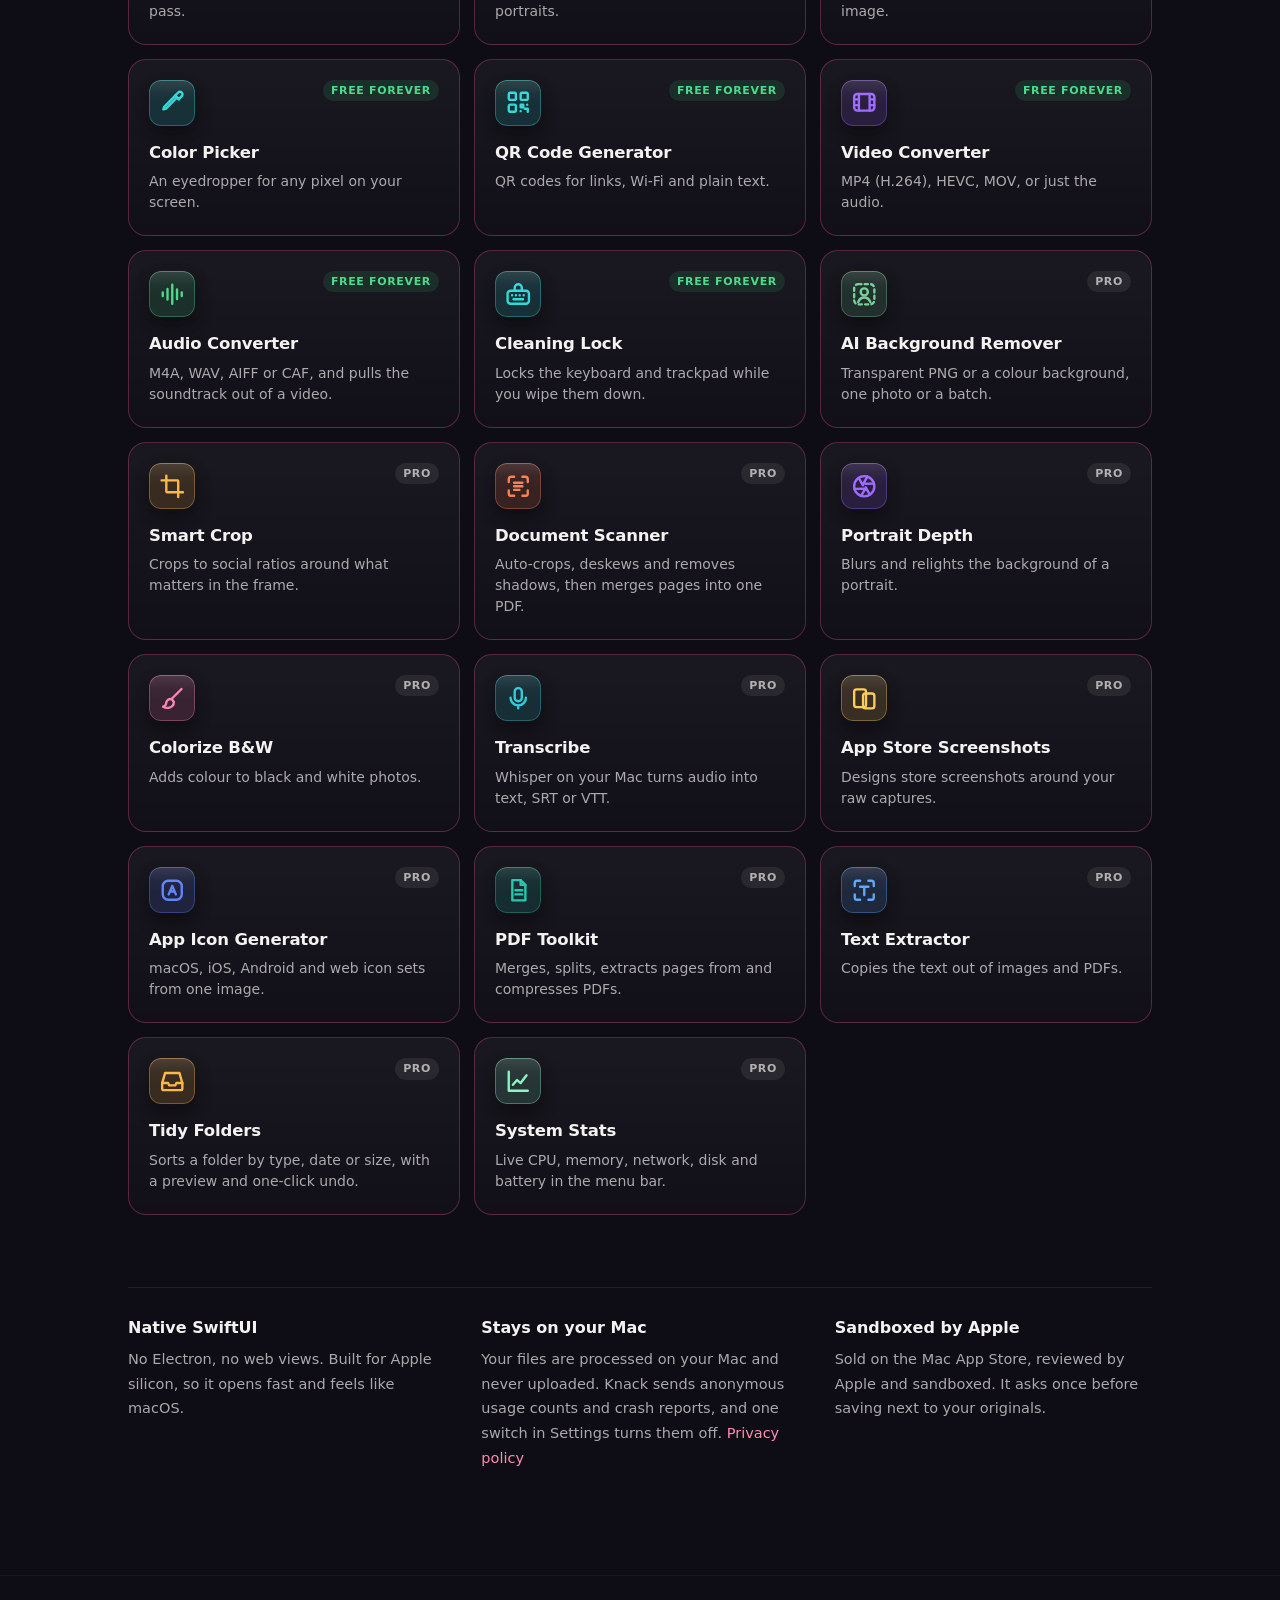
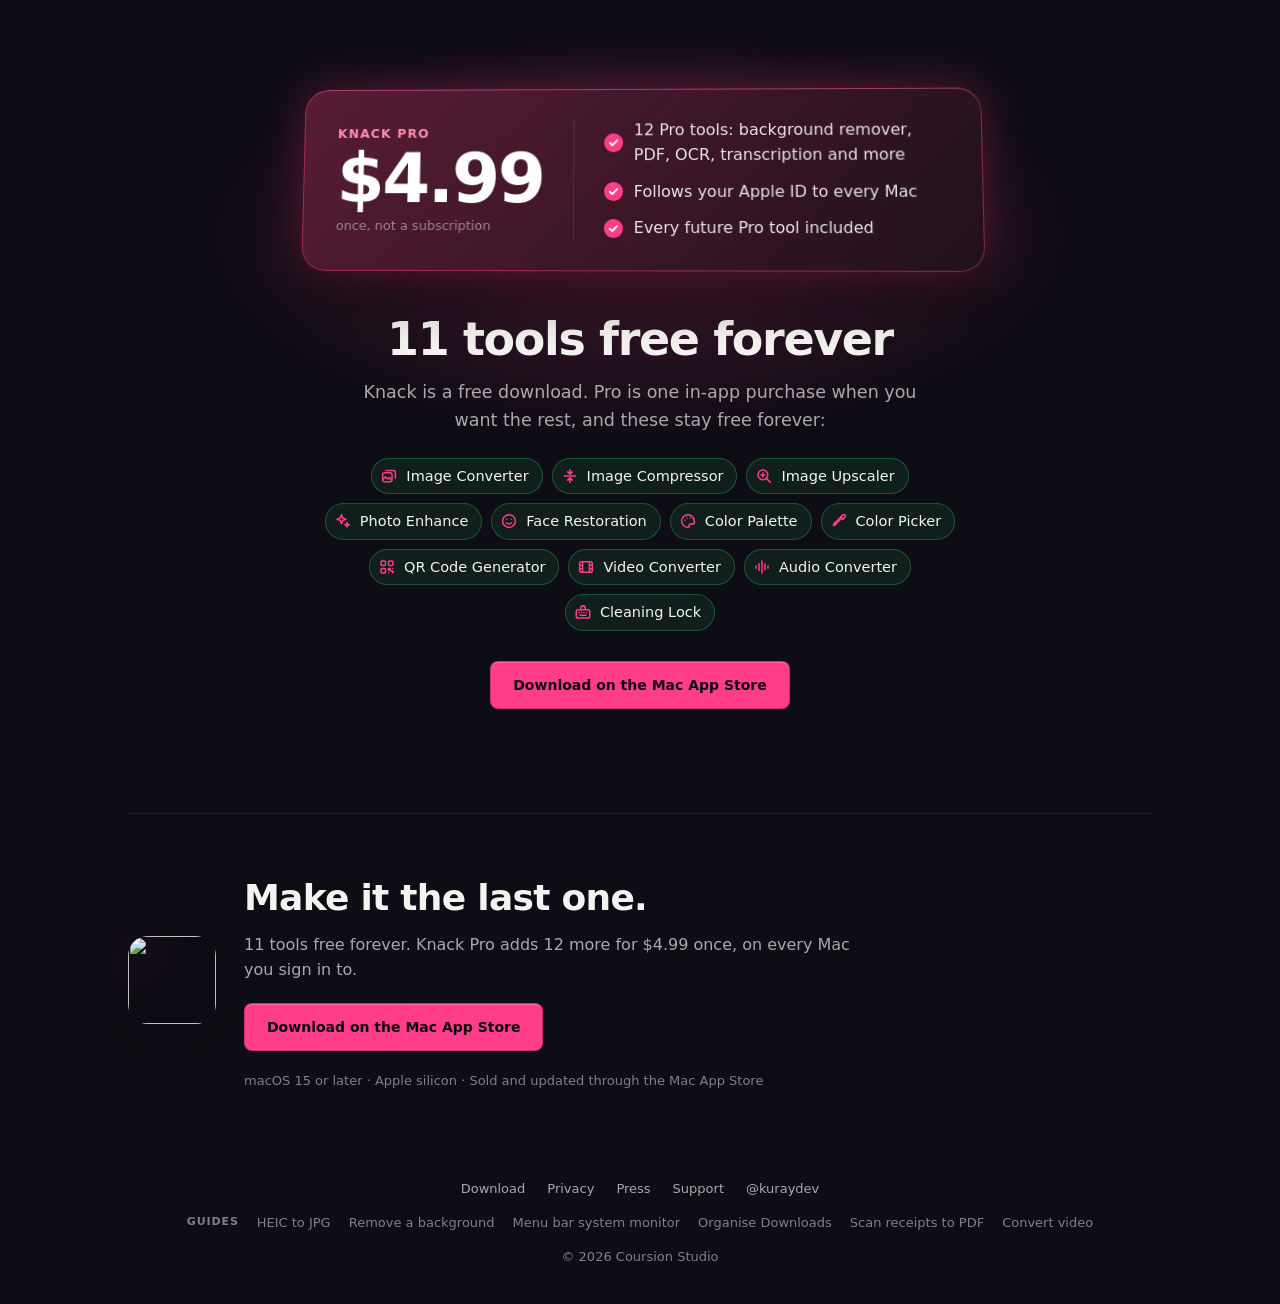
==== commit 787b5966: "site: every demo now matches what Knack actually does - Search: a replica of Knack's Home window wit" ====
--- a/index.html
+++ b/index.html
@@ -9,7 +9,7 @@
   <link rel="icon" type="image/png" href="screenshots/icon.png" />
   <link rel="apple-touch-icon" href="screenshots/icon.png" />
   <link rel="stylesheet" href="stage.css?v=c7890734" />
-  <link rel="stylesheet" href="knack.css?v=d93d0d41" />
+  <link rel="stylesheet" href="knack.css?v=85933420" />
   <meta property="og:type" content="website" />
   <meta property="og:url" content="https://knack.coursion.studio/" />
   <meta property="og:title" content="Knack — 20+ native Mac tools in one app" />
@@ -39,42 +39,39 @@
       download: "https://apps.apple.com/app/id6762058455",
       palette: "aurora",
       launcher: {
-        label: "Knack",
         demo: "heic",
-        kind: "Tool",
-        open: "Open",
-        opened: function (t) { return "In Knack, " + t + " opens now"; },
-        empty: "No tool by that name. Try “pdf” or “video”.",
+        opened: function (t) { return "In Knack, " + t + " opens"; },
+        empty: "No tools match. Try “pdf” or “video”.",
         items: [
-          { title: "Image Converter", sub: "Free · Image", glyph: "convert", keys: "heic png jpg jpeg webp tiff gif bmp convert resize format photo image" },
-          { title: "Image Compressor", sub: "Free · Image", glyph: "compress", keys: "compress shrink smaller size optimise optimize png jpeg jpg image" },
-          { title: "Image Upscaler", sub: "Free · Image", glyph: "upscale", keys: "upscale enlarge bigger 2x 4x resolution image" },
-          { title: "Photo Enhance", sub: "Free · Photo", glyph: "enhance", keys: "denoise sharpen noise grain enhance fix photo" },
-          { title: "Face Restoration", sub: "Free · Photo", glyph: "face", keys: "face portrait restore old blurry photo" },
-          { title: "Color Palette", sub: "Free · Colour", glyph: "palette", keys: "colour color palette swatch hex dominant" },
-          { title: "Color Picker", sub: "Free · Colour", glyph: "picker", keys: "colour color pick eyedropper hex rgb screen pixel" },
-          { title: "QR Code Generator", sub: "Free · Utility", glyph: "qr", keys: "qr code link url wifi" },
-          { title: "Video Converter", sub: "Free · Video", glyph: "video", keys: "video mp4 mov hevc h264 convert movie" },
-          { title: "Audio Converter", sub: "Free · Audio", glyph: "audio", keys: "audio mp3 wav aiff caf m4a sound soundtrack music convert" },
-          { title: "Cleaning Lock", sub: "Free · System", glyph: "lock", keys: "clean lock keyboard trackpad wipe" },
-          { title: "AI Background Remover", sub: "Pro · Image", glyph: "cutout", keys: "background bg remove cutout transparent subject" },
-          { title: "Smart Crop", sub: "Pro · Photo", glyph: "crop", keys: "crop instagram social ratio square" },
-          { title: "Document Scanner", sub: "Pro · PDF", glyph: "scan", keys: "scan scanner receipt document deskew pdf" },
-          { title: "Portrait Depth", sub: "Pro · Photo", glyph: "depth", keys: "portrait depth blur bokeh relight" },
-          { title: "Colorize B&W", sub: "Pro · Photo", glyph: "colorize", keys: "colorize colourise colour color black white bw old" },
-          { title: "Transcribe", sub: "Pro · Audio", glyph: "transcribe", keys: "transcribe whisper speech text srt vtt subtitles captions audio" },
-          { title: "App Store Screenshots", sub: "Pro · Design", glyph: "shots", keys: "app store screenshots marketing aso" },
-          { title: "App Icon Generator", sub: "Pro · Design", glyph: "appicon", keys: "icon icns favicon android ios app" },
-          { title: "PDF Toolkit", sub: "Pro · PDF", glyph: "pdf", keys: "pdf merge split combine extract compress pages" },
-          { title: "Text Extractor", sub: "Pro · Text", glyph: "ocr", keys: "ocr text extract read copy scan pdf" },
-          { title: "Tidy Folders", sub: "Pro · Files", glyph: "tidy", keys: "tidy sort organise organize folder downloads clean files" },
-          { title: "System Stats", sub: "Pro · System", glyph: "stats", keys: "cpu memory ram stats monitor menu bar battery network disk" }
+          { title: "Image Converter", glyph: "convert", color: "#5CA8FF", tier: "free", cats: ["image"], tagline: "Convert format, resize, and combine images", keys: "heic png jpg jpeg webp tiff gif bmp convert resize format photo image" },
+          { title: "Image Compressor", glyph: "compress", color: "#5CA8FF", tier: "free", cats: ["image"], tagline: "Shrink PNGs and JPEGs losslessly or with smart compression", keys: "compress shrink smaller size optimise optimize png jpeg jpg image" },
+          { title: "PDF Toolkit", glyph: "pdf", color: "#26C7AD", tier: "pro", cats: ["pdf"], tagline: "Merge, split, extract, and compress PDFs", keys: "pdf merge split combine extract compress pages" },
+          { title: "Text Extractor", glyph: "ocr", color: "#5CA8FF", tier: "pro", cats: ["pdf", "image"], tagline: "Extract text from images and PDFs on-device", keys: "ocr text extract read copy scan pdf" },
+          { title: "Color Palette", glyph: "palette", color: "#5CA8FF", tier: "free", cats: ["image"], tagline: "Pull dominant colours from any image", keys: "colour color palette swatch hex dominant" },
+          { title: "Color Picker", glyph: "picker", color: "#33D9D9", tier: "free", cats: ["utility", "image"], tagline: "Pick exact colours from pixels or anywhere on screen", keys: "colour color pick eyedropper hex rgb screen pixel" },
+          { title: "QR Code Generator", glyph: "qr", color: "#33D9D9", tier: "free", cats: ["utility"], tagline: "Make QR codes for URLs, Wi-Fi, and text", keys: "qr code link url wifi" },
+          { title: "Video Converter", glyph: "video", color: "#9E6BFF", tier: "free", cats: ["video"], tagline: "Re-encode to MP4, HEVC or MOV, or extract the audio", keys: "video mp4 mov hevc h264 convert movie" },
+          { title: "Audio Converter", glyph: "audio", color: "#4DD98C", tier: "free", cats: ["audio"], tagline: "Convert audio (or a video's soundtrack) to M4A, WAV, AIFF, or CAF", keys: "audio mp3 wav aiff caf m4a sound soundtrack music convert" },
+          { title: "App Icon Generator", glyph: "appicon", color: "#6185FF", tier: "pro", cats: ["image"], tagline: "One image → macOS, iOS, Android and web icon sets", keys: "icon icns favicon android ios app" },
+          { title: "AI Background Remover", glyph: "cutout", color: "#75D199", tier: "pro", cats: ["ai", "image"], tagline: "Cut out the subject with on-device AI", keys: "background bg remove cutout transparent subject" },
+          { title: "Image Upscaler", glyph: "upscale", color: "#A87AFF", tier: "free", cats: ["ai", "image"], tagline: "Upscale photos 2×/4× with a neural model", keys: "upscale enlarge bigger 2x 4x resolution image" },
+          { title: "Photo Enhance", glyph: "enhance", color: "#A87AFF", tier: "free", cats: ["ai", "image"], tagline: "Denoise and sharpen photos in one pass", keys: "denoise sharpen noise grain enhance fix photo" },
+          { title: "Smart Crop", glyph: "crop", color: "#FFB847", tier: "pro", cats: ["ai", "image"], tagline: "Auto-crop to social ratios using saliency", keys: "crop instagram social ratio square" },
+          { title: "Face Restoration", glyph: "face", color: "#A87AFF", tier: "free", cats: ["ai", "image"], tagline: "Bring back detail in old or blurry portraits", keys: "face portrait restore old blurry photo" },
+          { title: "Document Scanner", glyph: "scan", color: "#FF8052", tier: "pro", cats: ["ai", "pdf", "image"], tagline: "Auto-crop, deskew and remove shadows, then merge into one PDF", keys: "scan scanner receipt document deskew pdf" },
+          { title: "Portrait Depth", glyph: "depth", color: "#9E6BFF", tier: "pro", cats: ["ai", "image"], tagline: "Background blur and relight from a depth estimate", keys: "portrait depth blur bokeh relight" },
+          { title: "Colorize B&W", glyph: "colorize", color: "#FF85B8", tier: "pro", cats: ["ai", "image"], tagline: "Bring black & white photos back to life", keys: "colorize colourise colour color black white bw old" },
+          { title: "Transcribe", glyph: "transcribe", color: "#33CCD9", tier: "pro", cats: ["ai", "audio"], tagline: "Audio → text, SRT, or VTT on-device", keys: "transcribe whisper speech text srt vtt subtitles captions audio" },
+          { title: "App Store Screenshots", glyph: "shots", color: "#FFCC59", tier: "pro", cats: ["image", "utility"], tagline: "Marketing screenshots for the App Store", keys: "app store screenshots marketing aso" },
+          { title: "Tidy Folders", glyph: "tidy", color: "#FFB847", tier: "pro", cats: ["productivity", "utility"], tagline: "Sort a folder by type, date, or size with a one-click undo", keys: "tidy sort organise organize folder downloads clean files" },
+          { title: "Cleaning Lock", glyph: "lock", color: "#33D9D9", tier: "free", cats: ["utility", "productivity"], tagline: "Lock keyboard and trackpad while you wipe them down", keys: "clean lock keyboard trackpad wipe" },
+          { title: "System Stats", glyph: "stats", color: "#8CF2C7", tier: "pro", cats: ["utility"], tagline: "Live CPU, memory, network, disk, and battery in your menu bar", keys: "cpu memory ram stats monitor menu bar battery network disk" }
         ]
       }
     };
   </script>
   <script defer src="stage.js?v=b4de68b6"></script>
-  <script defer src="knack.js?v=98d703de"></script>
+  <script defer src="knack.js?v=28a6209a"></script>
   <script defer src="https://polaris-backend-489776622782.europe-west1.run.app/api/v1/analytics/t.js" data-site="knack.coursion.studio"></script>
 </head>
 <body>
@@ -107,7 +104,12 @@
     <symbol id="g-search" viewBox="0 0 24 24"><circle cx="11" cy="11" r="6.5"/><path d="m16 16 4 4"/></symbol>
     <symbol id="g-finder" viewBox="0 0 24 24"><rect x="3.5" y="4.5" width="17" height="13" rx="2.5"/><path d="M3.5 8.5h17"/><path d="M13 12.5v8l2-1.8 1.3 3 1.3-.6-1.3-2.9h2.7z" fill="currentColor"/></symbol>
     <symbol id="g-get" viewBox="0 0 24 24"><path d="M12 4v11M7.5 10.5 12 15l4.5-4.5M5 19.5h14"/></symbol>
-    <symbol id="g-calc" viewBox="0 0 24 24"><rect x="5" y="3.5" width="14" height="17" rx="2.5"/><path d="M8.5 7.5h7M8.5 12h.01M12 12h.01M15.5 12h.01M8.5 16h.01M12 16h.01M15.5 16h.01"/></symbol>
+    <symbol id="g-cpu" viewBox="0 0 24 24"><rect x="6" y="6" width="12" height="12" rx="2"/><rect x="9.5" y="9.5" width="5" height="5" rx="1"/><path d="M9 3v3M15 3v3M9 18v3M15 18v3M3 9h3M3 15h3M18 9h3M18 15h3"/></symbol>
+    <symbol id="g-mem" viewBox="0 0 24 24"><rect x="3" y="7" width="18" height="10" rx="1.5"/><path d="M7 10.5v3M10.5 10.5v3M14 10.5v3M17.5 10.5v3M6 17v2.5M18 17v2.5"/></symbol>
+    <symbol id="g-down" viewBox="0 0 24 24"><circle cx="12" cy="12" r="8.5"/><path d="M12 7.5v9m0 0-3.5-3.5M12 16.5l3.5-3.5"/></symbol>
+    <symbol id="g-up" viewBox="0 0 24 24"><circle cx="12" cy="12" r="8.5"/><path d="M12 16.5v-9m0 0-3.5 3.5M12 7.5l3.5 3.5"/></symbol>
+    <symbol id="g-bat" viewBox="0 0 24 24"><rect x="2.5" y="7.5" width="17" height="9" rx="2.5"/><path d="M22 10.5v3"/><rect x="5" y="10" width="9" height="4" rx="1" fill="currentColor" stroke="none"/></symbol>
+    <symbol id="g-folder" viewBox="0 0 24 24"><path d="M3.5 7.5a2 2 0 0 1 2-2h4l2 2h7a2 2 0 0 1 2 2v8a2 2 0 0 1-2 2h-13a2 2 0 0 1-2-2z"/></symbol>
   </svg>
 
   <div class="kbar">
@@ -137,14 +139,14 @@
 
       <div class="fan" role="img" aria-label="The Knack app icon with eight of its tools fanned out beneath it: AI Background Remover, Image Converter, PDF Toolkit, Text Extractor, Image Compressor, Transcribe, System Stats and Tidy Folders.">
         <img class="fan-icon" src="screenshots/icon.png" alt="" width="160" height="160" fetchpriority="high" />
-        <span class="fan-item"><span class="tile"><svg><use href="#g-cutout"/></svg></span><b>Cutout</b></span>
-        <span class="fan-item"><span class="tile"><svg><use href="#g-convert"/></svg></span><b>Converter</b></span>
-        <span class="fan-item"><span class="tile"><svg><use href="#g-pdf"/></svg></span><b>PDF Toolkit</b></span>
-        <span class="fan-item"><span class="tile"><svg><use href="#g-ocr"/></svg></span><b>Text Extractor</b></span>
-        <span class="fan-item"><span class="tile"><svg><use href="#g-compress"/></svg></span><b>Compressor</b></span>
-        <span class="fan-item"><span class="tile"><svg><use href="#g-transcribe"/></svg></span><b>Transcribe</b></span>
-        <span class="fan-item"><span class="tile"><svg><use href="#g-stats"/></svg></span><b>System Stats</b></span>
-        <span class="fan-item"><span class="tile"><svg><use href="#g-tidy"/></svg></span><b>Tidy Folders</b></span>
+        <span class="fan-item" style="--tc:#75D199"><span class="tile"><svg><use href="#g-cutout"/></svg></span><b>Cutout</b></span>
+        <span class="fan-item" style="--tc:#5CA8FF"><span class="tile"><svg><use href="#g-convert"/></svg></span><b>Converter</b></span>
+        <span class="fan-item" style="--tc:#26C7AD"><span class="tile"><svg><use href="#g-pdf"/></svg></span><b>PDF Toolkit</b></span>
+        <span class="fan-item" style="--tc:#8E7BFF"><span class="tile"><svg><use href="#g-ocr"/></svg></span><b>Text Extractor</b></span>
+        <span class="fan-item" style="--tc:#FFB847"><span class="tile"><svg><use href="#g-compress"/></svg></span><b>Compressor</b></span>
+        <span class="fan-item" style="--tc:#33CCD9"><span class="tile"><svg><use href="#g-transcribe"/></svg></span><b>Transcribe</b></span>
+        <span class="fan-item" style="--tc:#8CF2C7"><span class="tile"><svg><use href="#g-stats"/></svg></span><b>System Stats</b></span>
+        <span class="fan-item" style="--tc:#FF8052"><span class="tile"><svg><use href="#g-tidy"/></svg></span><b>Tidy Folders</b></span>
       </div>
 
       <div class="hero-copy">
@@ -160,34 +162,32 @@
   </header>
 
   <main>
-    <section id="find" class="sec reveal" aria-labelledby="find-title">
+    <section id="find" class="sec reveal" data-stage="home-search" aria-labelledby="find-title">
       <div class="glow" aria-hidden="true"></div>
       <div class="container">
-        <div class="lp lp-live rise" data-stage="tools-launcher">
-          <div class="lp-field">
-            <svg class="lp-glass" viewBox="0 0 24 24" fill="none" stroke="currentColor" stroke-width="2" stroke-linecap="round" aria-hidden="true"><circle cx="11" cy="11" r="7"/><path d="M16 16l5 5"/></svg>
-            <input class="lp-input" type="text" role="combobox" aria-expanded="true" aria-controls="find-results" aria-autocomplete="list" aria-label="Try Knack's search: type a file type, a job or a tool name" placeholder="Search tools: heic, pdf, background…" autocomplete="off" autocapitalize="off" spellcheck="false" />
-            <span class="lp-chip" aria-hidden="true">⌘F</span>
-          </div>
-          <div class="lp-results">
-            <span class="lp-sel" aria-hidden="true"></span>
-            <ul id="find-results" class="lp-list" role="listbox" aria-label="Tools"></ul>
-            <p class="lp-empty">Start typing. Every tool answers at once.</p>
-          </div>
-          <div class="lp-foot">
-            <span class="lp-label" aria-live="polite">Knack</span>
-            <span class="lp-hint"><span class="lp-verb">Open</span><b>↩</b></span>
-            <span class="lp-hint">Move<b>↑↓</b></span>
-          </div>
-        </div>
+        <div class="hw rise">
+          <div class="hw-top" aria-hidden="true"><i></i><i></i><i></i></div>
+          <div class="hw-head"><img src="screenshots/icon.png" alt="" width="52" height="52" loading="lazy" /><div><b>Knack</b><span>20+ native tools for images, PDFs, audio and video — all on-device</span></div></div>
+          <div class="hw-search">
+            <svg viewBox="0 0 24 24" fill="none" stroke="currentColor" stroke-width="2.4" stroke-linecap="round" aria-hidden="true"><circle cx="11" cy="11" r="6.5"/><path d="m16 16 4 4"/></svg>
+            <input class="hw-input" type="search" placeholder="Search tools" aria-label="Search Knack's tools" aria-controls="hw-grid" autocomplete="off" autocapitalize="off" spellcheck="false" />
+            <kbd class="hw-k" aria-hidden="true">⌘F</kbd>
+          </div>
+          <div class="hw-cats" role="radiogroup" aria-label="Category"></div>
+          <div class="hw-scroll">
+            <ul class="hw-grid" id="hw-grid" aria-label="Tools"></ul>
+            <p class="hw-empty" hidden></p>
+          </div>
+        </div>
+        <p class="stage-status hw-status" aria-live="polite">23 tools. Type to filter, or pick a category.</p>
         <div class="sec-head center">
           <h2 id="find-title" class="rise" style="--d:.08s">Find any tool by typing</h2>
-          <p class="rise" style="--d:.14s">Knack's home screen has one search field, and it knows every tool. Type a file type, a job or a name, and the right tool is first.</p>
+          <p class="rise" style="--d:.14s">Knack's Home window opens on a search field above every tool. Type a file type, a job or a name and the grid narrows as you type, or pick a category: AI, Image, PDF, Audio, Video, Utility or Productivity.</p>
           <div class="chips rise" style="--d:.2s">
             <button type="button" class="chip-q" data-q="heic">heic</button>
             <button type="button" class="chip-q" data-q="pdf">pdf</button>
             <button type="button" class="chip-q" data-q="background">background</button>
-            <button type="button" class="chip-q" data-q="1280*0.15">1280*0.15</button>
+            <button type="button" class="chip-q" data-q="video">video</button>
           </div>
         </div>
       </div>
@@ -197,40 +197,48 @@
       <div class="glow" aria-hidden="true"></div>
       <div class="container split">
         <div class="split-copy">
-          <h2 id="convert-title" class="rise">Drop a file, get the format you need</h2>
-          <p class="rise" style="--d:.06s">Image Converter reads PNG, JPEG, HEIC, WebP, TIFF, GIF, BMP and PDF, resizes on the way and works through a whole batch. It asks once before saving next to your originals, then remembers.</p>
-          <p class="aside rise" style="--d:.1s"><span class="tier tier-free">Free forever</span> Pick a format, then drag the photo onto Knack. Or press it.</p>
+          <h2 id="convert-title" class="rise">Pick a format, convert the whole batch</h2>
+          <p class="rise" style="--d:.06s">Image Converter reads PNG, JPEG, HEIC, WebP, TIFF, GIF, BMP and PDF and writes any of them. Set the quality, cap the longest side, keep or strip metadata, and the copies land next to your originals.</p>
+          <p class="aside rise" style="--d:.1s"><span class="tier tier-free">Free forever</span> Pick a format and press Convert. A PNG of a phone photo comes out larger; JPEG and WebP come out smaller.</p>
         </div>
         <div class="split-stage">
-          <div class="cv-fit rise" style="--d:.08s">
-            <div class="cv-stage">
-              <div class="cv-src" aria-hidden="true"><div class="win-top"><i></i><i></i><i></i><b>Downloads</b></div></div>
-              <div class="cv-zone" aria-hidden="true">
-                <div class="cv-head"><img src="screenshots/icon.png" alt="" width="20" height="20" loading="lazy" /><b>Knack</b><span>Image Converter</span></div>
-                <div class="cv-drop"><span class="cv-hint">Drop images here</span></div>
-                <div class="cv-prog"><i></i></div>
-                <div class="cv-foot">Save as <b class="cv-fmt">JPG</b> · next to the original</div>
+          <div class="ic rise" style="--d:.08s">
+            <div class="ic-top" aria-hidden="true"><i></i><i></i><i></i><b>Knack</b></div>
+            <div class="ic-body">
+              <div class="ic-side">
+                <div class="ic-tool"><span class="ic-tile"><svg viewBox="0 0 24 24"><use href="#g-convert"/></svg></span><div><b>Image Converter</b><small>Convert anything</small></div></div>
+                <p class="ic-lbl">Format</p>
+                <div class="ic-fmts" role="radiogroup" aria-label="Output format">
+                  <button type="button" class="ic-fmt" role="radio" aria-checked="false" data-f="png">PNG</button>
+                  <button type="button" class="ic-fmt" role="radio" aria-checked="true" data-f="jpeg">JPEG</button>
+                  <button type="button" class="ic-fmt" role="radio" aria-checked="false" data-f="heic">HEIC</button>
+                  <button type="button" class="ic-fmt" role="radio" aria-checked="false" data-f="tiff">TIFF</button>
+                  <button type="button" class="ic-fmt" role="radio" aria-checked="false" data-f="gif">GIF</button>
+                  <button type="button" class="ic-fmt" role="radio" aria-checked="false" data-f="bmp">BMP</button>
+                  <button type="button" class="ic-fmt" role="radio" aria-checked="false" data-f="webp">WebP</button>
+                  <button type="button" class="ic-fmt" role="radio" aria-checked="false" data-f="pdf">PDF</button>
+                </div>
+                <div class="ic-q">
+                  <p class="ic-lbl">Quality <output class="ic-qv">90%</output></p>
+                  <input class="ic-range" type="range" min="10" max="100" step="5" value="90" aria-label="Quality" />
+                </div>
+                <div class="ic-row"><div><p class="ic-lbl">Resize</p><small class="ic-rs">Off</small></div><button type="button" class="ic-sw ic-resize" role="switch" aria-checked="false" aria-label="Resize to 2048 px on the longest side"><i></i></button></div>
+                <div class="ic-row"><div><p class="ic-lbl">Keep metadata</p><small>EXIF · GPS · color profile</small></div><button type="button" class="ic-sw ic-meta" role="switch" aria-checked="true" aria-label="Keep metadata"><i></i></button></div>
+                <div class="ic-row ic-pdf" hidden><div><p class="ic-lbl">Combine into one PDF</p><small>Pages in list order</small></div><button type="button" class="ic-sw ic-combine" role="switch" aria-checked="false" aria-label="Combine into one PDF"><i></i></button></div>
+                <p class="ic-lbl">Output folder</p>
+                <div class="ic-out"><svg viewBox="0 0 24 24"><use href="#g-folder"/></svg><span>Same as source</span></div>
+                <div class="ic-acts">
+                  <button type="button" class="ic-go">Convert</button>
+                  <button type="button" class="ic-clear">Clear all</button>
+                </div>
               </div>
-              <span class="cv-slot" aria-hidden="true"></span>
-              <span class="cv-other" aria-hidden="true"><span class="fi fi-pdf"><i></i><i></i><i></i><em>PDF</em></span><span class="fd-n">Notes.pdf</span></span>
-              <span class="cv-other" aria-hidden="true"><span class="fi fi-zip"></span><span class="fd-n">fonts.zip</span></span>
-              <button type="button" class="cv-file" aria-label="IMG_2041.HEIC, 3.1 MB. Drag it onto Knack, or press to convert it.">
-                <span class="cv-thumb"><span class="cv-ext">HEIC</span></span>
-                <span class="cv-name">IMG_2041.HEIC</span>
-                <span class="cv-meta"><span class="cv-size">3.1 MB</span><span class="cv-delta"></span></span>
-              </button>
-              <svg class="cursor" viewBox="0 0 15 22" aria-hidden="true"><path d="M0 0v17.2l4.5-4 3 8.8 2.7-1-3-8.4h7.8z" fill="#000" stroke="#fff" stroke-width="1.4" stroke-linejoin="round"/></svg>
-            </div>
-          </div>
-          <div class="cv-controls rise" style="--d:.14s">
-            <div class="seg" role="radiogroup" aria-label="Output format">
-              <button type="button" class="seg-b" role="radio" aria-checked="true" data-fmt="jpg">JPG</button>
-              <button type="button" class="seg-b" role="radio" aria-checked="false" data-fmt="png">PNG</button>
-              <button type="button" class="seg-b" role="radio" aria-checked="false" data-fmt="webp">WebP</button>
-            </div>
-            <button type="button" class="ghost-btn cv-reset">Reset</button>
-          </div>
-          <p class="stage-status cv-status" aria-live="polite">Drag the photo onto Knack.</p>
+              <div class="ic-main">
+                <div class="ic-mh"><b>Files</b><span class="ic-count">3 images · 7.3 MB</span></div>
+                <ul class="ic-files" aria-label="Files to convert"></ul>
+              </div>
+            </div>
+          </div>
+          <p class="stage-status ic-status" aria-live="polite">Press Convert to make JPEG copies.</p>
         </div>
       </div>
     </section>
@@ -312,8 +320,8 @@
       <div class="container split">
         <div class="split-copy">
           <h2 id="finder-title" class="rise">Right-click, and it's done</h2>
-          <p class="rise" style="--d:.06s">Switch on Knack's Finder actions once in Settings. Then right-click any image, open Services, and remove a background, compress, convert or extract the text without opening a window.</p>
-          <p class="aside rise" style="--d:.1s">Open in Knack… shows every tool that fits what you picked. Click a file here to try it.</p>
+          <p class="rise" style="--d:.06s">Switch on Knack's Finder actions once in Settings. Then right-click an image and choose a Knack action under Services. Knack comes forward on the right tool and gets started: remove the background, compress, convert or extract the text.</p>
+          <p class="aside rise" style="--d:.1s">Open in Knack… lists only the tools that fit what you picked. Click a file here to try it.</p>
         </div>
         <div class="split-stage">
           <div class="fd rise" style="--d:.08s">
@@ -371,40 +379,28 @@
       <div class="glow" aria-hidden="true"></div>
       <div class="container split reverse">
         <div class="split-copy">
-          <h2 id="stats-title" class="rise">Your Mac's vitals, next to the clock</h2>
-          <p class="rise" style="--d:.06s">System Stats keeps live CPU, memory and network numbers in the menu bar. Click them for disk space, battery and the processes using the most CPU right now.</p>
-          <p class="aside rise" style="--d:.1s"><span class="tier tier-paid">Pro</span> Pick which numbers show in the menu bar in Settings.</p>
+          <h2 id="stats-title" class="rise">Your Mac's vitals, one menu bar item each</h2>
+          <p class="rise" style="--d:.06s">System Stats gives every metric you switch on its own menu bar item: CPU, memory, network down or up, disk and battery. Click one for its own detail. CPU shows the busiest processes and how hard the performance and efficiency cores are working; memory shows what is using it.</p>
+          <p class="aside rise" style="--d:.1s"><span class="tier tier-paid">Pro</span> Pick the metrics and one of four styles in Settings. Try the styles below.</p>
         </div>
         <div class="split-stage">
-          <div class="mb rise" style="--d:.08s">
-            <div class="mb-bar">
-              <span class="mb-apple" aria-hidden="true"></span>
-              <b class="mb-app" aria-hidden="true">Finder</b>
-              <span class="mb-menus" aria-hidden="true"><i>File</i><i>Edit</i><i>View</i><i>Go</i></span>
-              <span class="mb-sp"></span>
-              <span class="mb-item" aria-label="Menu bar readout"><span>CPU <b class="v-cpu">23%</b></span><span class="mb-dot" aria-hidden="true">·</span><span>MEM <b class="v-mem">61%</b></span><span class="mb-dot mb-net-d" aria-hidden="true">·</span><span class="mb-net">↓ <b class="v-down">2.4 MB/s</b></span></span>
-              <span class="mb-sys" aria-hidden="true"><svg viewBox="0 0 24 24" fill="none" stroke="currentColor" stroke-width="2" stroke-linecap="round"><path d="M4.5 9.5a11 11 0 0 1 15 0M7.5 12.8a6.6 6.6 0 0 1 9 0M10.6 16a2.2 2.2 0 0 1 2.8 0"/></svg><svg viewBox="0 0 30 24" fill="none" stroke="currentColor" stroke-width="1.6"><rect x="2" y="7" width="22" height="10" rx="3"/><rect x="4.5" y="9.5" width="15" height="5" rx="1.2" fill="currentColor" stroke="none"/><path d="M26.5 10.5v3" stroke-linecap="round"/></svg><span>Fri 9:41</span></span>
-            </div>
-            <div class="mb-pop" role="group" aria-label="System Stats popover">
-              <div class="mb-head"><span class="mb-ico"><svg viewBox="0 0 24 24" fill="none" stroke="currentColor" stroke-width="2.2" stroke-linecap="round" stroke-linejoin="round"><use href="#g-stats"/></svg></span><b>System Stats</b><span class="mb-live"><i></i>Live</span></div>
-              <div class="mb-cpu">
-                <div class="mb-cpu-t"><span>CPU</span><b class="v-cpu">23%</b></div>
-                <svg class="spark" viewBox="0 0 240 56" preserveAspectRatio="none" aria-hidden="true">
-                  <defs><linearGradient id="spark-fill" x1="0" y1="0" x2="0" y2="1"><stop offset="0" stop-color="var(--pal-accent)" stop-opacity=".38"/><stop offset="1" stop-color="var(--pal-accent)" stop-opacity="0"/></linearGradient></defs>
-                  <polygon class="spark-area" fill="url(#spark-fill)" points="0,56 240,56"/>
-                  <polyline class="spark-line" fill="none" stroke="var(--pal-accent)" stroke-width="2" stroke-linejoin="round" stroke-linecap="round" vector-effect="non-scaling-stroke" points="0,56 240,56"/>
-                </svg>
-              </div>
-              <div class="mb-grid">
-                <div class="mb-cell"><span>Memory</span><b class="v-mem">61%</b><i class="mb-meter"><u class="m-mem" style="width:61%"></u></i><small class="v-memgb">9.8 of 16 GB</small></div>
-                <div class="mb-cell"><span>Network</span><b><span class="v-down">2.4 MB/s</span></b><small>↑ <span class="v-up">180 KB/s</span></small></div>
-                <div class="mb-cell"><span>Disk</span><b>412 GB free</b><i class="mb-meter"><u style="width:59%"></u></i><small>of 1 TB</small></div>
-                <div class="mb-cell"><span>Battery</span><b>84%</b><i class="mb-meter ok"><u style="width:84%"></u></i><small>On battery</small></div>
-              </div>
-              <p class="mb-sub">Top processes</p>
-              <ul class="mb-procs" aria-label="Top processes by CPU"></ul>
-            </div>
-          </div>
+          <div class="sb rise" style="--d:.08s">
+            <div class="sb-bar">
+              <b class="sb-app" aria-hidden="true">Finder</b>
+              <span class="sb-menus" aria-hidden="true"><i>File</i><i>Edit</i></span>
+              <span class="sb-sp"></span>
+              <div class="sb-items" role="group" aria-label="System Stats menu bar items"></div>
+              <span class="sb-sys" aria-hidden="true"><svg viewBox="0 0 24 24" fill="none" stroke="currentColor" stroke-width="2" stroke-linecap="round"><path d="M4.5 9.5a11 11 0 0 1 15 0M7.5 12.8a6.6 6.6 0 0 1 9 0M10.6 16a2.2 2.2 0 0 1 2.8 0"/></svg><span>Fri 9:41</span></span>
+            </div>
+            <div class="sb-pop" role="dialog" aria-live="off" hidden><span class="sb-arrow" aria-hidden="true"></span><div class="sb-pop-in"></div></div>
+          </div>
+          <div class="seg sb-styles rise" style="--d:.14s" role="radiogroup" aria-label="Menu bar style">
+            <button type="button" class="seg-b" role="radio" aria-checked="false" data-style="iconRow">Icon · row</button>
+            <button type="button" class="seg-b" role="radio" aria-checked="false" data-style="iconStack">Icon · stacked</button>
+            <button type="button" class="seg-b" role="radio" aria-checked="true" data-style="textRow">Text · row</button>
+            <button type="button" class="seg-b" role="radio" aria-checked="false" data-style="textStack">Text · stacked</button>
+          </div>
+          <p class="stage-status sb-status" aria-live="polite">Click a menu bar item to open its detail.</p>
         </div>
       </div>
     </section>
@@ -417,13 +413,18 @@
           <div class="td-desk" aria-label="A Downloads folder with 12 files" role="img"></div>
         </div>
         <div class="sec-head center">
-          <h2 id="tidy-title" class="rise" style="--d:.08s">A tidy Downloads folder in one click</h2>
-          <p class="rise" style="--d:.14s">Tidy Folders sorts a folder by type, date or size. You see the plan before anything moves, and one click puts every file back.</p>
+          <h2 id="tidy-title" class="rise" style="--d:.08s">Preview the tidy, then apply it</h2>
+          <p class="rise" style="--d:.14s">Tidy Folders sorts a folder by type, month or size. It shows the plan before anything moves, Apply does the moving, and Undo puts every file back.</p>
           <div class="td-actions rise" style="--d:.2s">
-            <button type="button" class="btn primary td-go">Tidy by type</button>
+            <div class="seg td-modes" role="radiogroup" aria-label="Sort by">
+              <button type="button" class="seg-b" role="radio" aria-checked="true" data-mode="type">Type</button>
+              <button type="button" class="seg-b" role="radio" aria-checked="false" data-mode="month">Month</button>
+              <button type="button" class="seg-b" role="radio" aria-checked="false" data-mode="size">Size</button>
+            </div>
+            <button type="button" class="btn primary td-go">Apply 12 moves</button>
             <button type="button" class="btn outline td-undo" disabled>Undo</button>
           </div>
-          <p class="stage-status td-status" aria-live="polite"><span class="tier tier-paid">Pro</span> 12 files, no folders yet.</p>
+          <p class="stage-status td-status" aria-live="polite"><span class="tier tier-paid">Pro</span> Preview · 12 moves into 5 folders.</p>
         </div>
       </div>
     </section>
--- a/knack.css
+++ b/knack.css
@@ -1,7 +1,7 @@
 :root { --blue: #4C8DFF; }
 html { scroll-padding-top: 88px; }
 .sprite { position: absolute; width: 0; height: 0; overflow: hidden; }
-:is(.tile, .free-chips, .lp-ico, .mb-ico, .fd-pick-list) svg { fill: none; stroke: currentColor; stroke-width: 2; stroke-linecap: round; stroke-linejoin: round; }
+:is(.tile, .free-chips, .fd-pick-list, .hw-tile, .ic-tile, .ic-out, .sb-item, .pp-h, .pp-net) svg { fill: none; stroke: currentColor; stroke-width: 2; stroke-linecap: round; stroke-linejoin: round; }
 .split-copy .aside a, .trust a { color: var(--accent-text); text-decoration: none; }
 .trust a:hover { text-decoration: underline; }
 
@@ -59,8 +59,6 @@
 
 .mesh .m4 { background: radial-gradient(closest-side, color-mix(in srgb, var(--blue) 55%, var(--page)), transparent); }
 .mesh .m3 { background: radial-gradient(closest-side, color-mix(in srgb, var(--pal-second) 78%, var(--page)), transparent); }
-.fan { --k: 1.5; --ky: 1.12; height: 352px; margin-top: 18px; }
-.fan-item b { font-size: 12.5px; }
 .hero-copy h1 .grad {
   background: linear-gradient(90deg, color-mix(in oklab, var(--pal-accent) 82%, white), color-mix(in oklab, var(--pal-second) 55%, white) 55%, color-mix(in oklab, var(--blue) 75%, white));
   -webkit-background-clip: text;
@@ -102,93 +100,6 @@
 .win-top i:nth-child(2), .fd-top i:nth-child(2), .td-bar i:nth-child(2) { background: #FEBC2E; }
 .win-top i:nth-child(3), .fd-top i:nth-child(3), .td-bar i:nth-child(3) { background: #28C840; }
 .win-top b, .td-bar b { flex: 1; margin-right: 40px; text-align: center; font-size: 12px; font-weight: 600; color: rgb(255 255 255 / 0.66); }
-
-.cv-fit { position: relative; width: 100%; max-width: 600px; height: calc(var(--h, 300) * var(--s, 1) * 1px); }
-.cv-stage { position: absolute; left: 0; top: 0; width: 600px; height: 300px; transform: scale(var(--s, 1)); transform-origin: 0 0; }
-.cv-src, .cv-zone { position: absolute; }
-.cv-src { left: 10px; top: 30px; width: 250px; height: 236px; overflow: hidden; border-radius: 13px; background: #1f1e21; box-shadow: inset 0 0 0 1px rgb(255 255 255 / 0.1), inset 0 1px 0 rgb(255 255 255 / 0.12), 0 18px 34px rgb(0 0 0 / 0.45); }
-.cv-zone {
-  left: 320px;
-  top: 14px;
-  width: 270px;
-  height: 270px;
-  display: flex;
-  flex-direction: column;
-  gap: 10px;
-  padding: 14px 16px 14px;
-  border-radius: 18px;
-  background: linear-gradient(color-mix(in srgb, var(--pal-accent) 8%, transparent), color-mix(in srgb, var(--pal-accent) 8%, transparent)), rgb(18 16 22 / 0.94);
-  box-shadow: inset 0 0 0 1.2px color-mix(in srgb, var(--pal-accent) 30%, transparent), inset 0 1px 0 rgb(255 255 255 / 0.12), 0 0 30px color-mix(in srgb, var(--pal-accent) 14%, transparent), 0 18px 34px rgb(0 0 0 / 0.45);
-}
-.cv-zone::after { content: ""; position: absolute; inset: 0; border-radius: inherit; pointer-events: none; opacity: 0; box-shadow: inset 0 0 0 1.5px color-mix(in srgb, var(--pal-accent) 85%, transparent), 0 0 38px color-mix(in srgb, var(--pal-accent) 45%, transparent); transition: opacity 0.15s ease; }
-.cv-stage.hot .cv-zone::after { opacity: 1; }
-.cv-head { display: flex; align-items: center; gap: 8px; font-size: 13px; }
-.cv-head img { width: 20px; height: 20px; border-radius: 5px; }
-.cv-head span { margin-left: auto; font-size: 11.5px; font-weight: 600; color: var(--text-tertiary); }
-.cv-drop { position: relative; flex: 1; display: grid; place-items: center; border: 1.5px dashed rgb(255 255 255 / 0.14); border-radius: 12px; transition: border-color 0.15s ease, background 0.15s ease; }
-.cv-stage.hot .cv-drop { border-color: color-mix(in srgb, var(--pal-accent) 70%, transparent); background: color-mix(in srgb, var(--pal-accent) 8%, transparent); }
-.cv-hint { font-size: 12.5px; color: var(--text-tertiary); transition: opacity 0.2s ease; }
-.cv-stage.parked .cv-hint { opacity: 0; }
-.cv-prog { height: 4px; overflow: hidden; border-radius: 4px; background: rgb(255 255 255 / 0.08); }
-.cv-prog i { display: block; width: 0; height: 100%; border-radius: inherit; background: linear-gradient(90deg, var(--pal-accent), color-mix(in srgb, var(--pal-second) 70%, white)); }
-.cv-stage.working .cv-prog i { width: 100%; transition: width 0.9s cubic-bezier(0.4, 0, 0.2, 1); }
-.cv-stage.done .cv-prog i { width: 100%; background: var(--success); }
-.cv-foot { font-size: 12px; color: var(--text-tertiary); }
-.cv-foot b { color: var(--text-primary); font-weight: 650; }
-.cv-file {
-  position: absolute;
-  left: 0;
-  top: 0;
-  z-index: 4;
-  display: flex;
-  flex-direction: column;
-  align-items: center;
-  gap: 6px;
-  width: 112px;
-  height: 140px;
-  margin: -70px 0 0 -56px;
-  padding: 0;
-  border: 0;
-  border-radius: 10px;
-  background: none;
-  color: inherit;
-  font: inherit;
-  cursor: grab;
-  touch-action: none;
-  -webkit-user-select: none;
-  user-select: none;
-  will-change: transform;
-}
-.cv-file.dragging { cursor: grabbing; }
-.cv-thumb {
-  position: relative;
-  width: 80px;
-  height: 80px;
-  border-radius: 6px;
-  border: 3px solid #fff;
-  background:
-    linear-gradient(162deg, transparent 58%, #2a1747 58.4%),
-    linear-gradient(24deg, transparent 52%, #3b1f5e 52.4%),
-    radial-gradient(circle at 68% 34%, #ffe1a1 0 9%, rgb(255 225 161 / 0.35) 10%, transparent 24%),
-    linear-gradient(#ff9a6b, #e2558d 55%, #6a3cd6);
-  box-shadow: 0 4px 10px rgb(0 0 0 / 0.35);
-  transition: box-shadow 0.25s ease;
-}
-.cv-file.lifted .cv-thumb { box-shadow: 0 18px 32px rgb(0 0 0 / 0.55); }
-.cv-ext { position: absolute; right: -8px; bottom: -6px; padding: 2px 5px; border-radius: 4px; font: 700 9.5px/1.2 var(--rounded); letter-spacing: 0.04em; color: #1b1420; background: #fff; box-shadow: 0 2px 5px rgb(0 0 0 / 0.3); }
-.cv-name { padding: 2px 8px; border-radius: 999px; font-size: 11.5px; font-weight: 600; white-space: nowrap; color: var(--on-accent); background: var(--pal-accent); }
-.cv-meta { display: inline-flex; align-items: center; gap: 6px; font-size: 11px; color: var(--text-tertiary); font-variant-numeric: tabular-nums; white-space: nowrap; }
-.cv-delta:empty { display: none; }
-.cv-delta { padding: 1px 6px; border-radius: 999px; font-weight: 700; color: #4BDB8A; background: rgb(46 204 113 / 0.15); }
-.cv-delta.up { color: #F7B955; background: rgb(243 156 18 / 0.15); }
-.cv-file:focus-visible { outline: 2px solid var(--pal-accent); outline-offset: 4px; }
-.cv-other { position: absolute; transform: translate(-50%, -50%); display: flex; flex-direction: column; align-items: center; gap: 6px; opacity: 0.55; }
-.cv-other .fd-n { font-size: 10.5px; }
-.cv-slot { position: absolute; width: 92px; height: 92px; margin: -60px 0 0 -46px; border: 1.5px dashed rgb(255 255 255 / 0.18); border-radius: 10px; opacity: 0; transition: opacity 0.2s ease; }
-.cv-stage.parked .cv-slot { opacity: 1; }
-.cv-stage.narrow .cv-src { left: 10px; top: 10px; width: 320px; height: 190px; }
-.cv-stage.narrow .cv-zone { left: 10px; top: 222px; width: 320px; height: 238px; }
-.cv-controls { display: flex; flex-wrap: wrap; justify-content: center; align-items: center; gap: 10px; margin-top: 22px; }
 
 .co {
   position: relative;
@@ -366,73 +277,8 @@
 .fd-pick-list button:hover, .fd-pick-list button:focus-visible { background: color-mix(in srgb, var(--pal-accent) 22%, transparent); outline: none; }
 .fd-pick-list svg { width: 16px; height: 16px; color: var(--pal-accent); }
 .fd .cursor { z-index: 20; }
-
-.mb {
-  position: relative;
-  width: 100%;
-  max-width: 580px;
-  height: 536px;
-  overflow: hidden;
-  border-radius: 14px;
-  background:
-    radial-gradient(60% 70% at 85% 95%, color-mix(in srgb, var(--blue) 50%, transparent), transparent 70%),
-    radial-gradient(70% 80% at 10% 20%, color-mix(in srgb, var(--pal-accent) 52%, transparent), transparent 70%),
-    linear-gradient(140deg, color-mix(in srgb, var(--pal-second) 60%, #000), var(--pal-base) 70%);
-  box-shadow: inset 0 0 0 1px rgb(255 255 255 / 0.12), 0 26px 50px rgb(0 0 0 / 0.5), 0 0 60px color-mix(in srgb, var(--pal-accent) 16%, transparent);
-}
-.mb::after { content: ""; position: absolute; inset: 0; pointer-events: none; background-image: radial-gradient(circle, rgb(255 255 255 / 0.07) 0.7px, transparent 1.1px); background-size: 18px 18px; }
-.mb-bar { position: relative; z-index: 2; display: flex; align-items: center; gap: 14px; height: 28px; padding: 0 12px; font-size: 12.5px; font-weight: 500; color: rgb(255 255 255 / 0.92); background: rgb(10 8 20 / 0.42); -webkit-backdrop-filter: blur(20px); backdrop-filter: blur(20px); }
-.mb-apple { display: none; }
-.mb-app { font-weight: 700; }
-.mb-menus { display: inline-flex; gap: 13px; }
-.mb-menus i { font-style: normal; color: rgb(255 255 255 / 0.8); }
-.mb-sp { flex: 1; }
-.mb-item { display: inline-flex; align-items: center; gap: 5px; height: 22px; padding: 0 8px; border-radius: 5px; font-size: 12px; font-variant-numeric: tabular-nums; white-space: nowrap; background: rgb(255 255 255 / 0.2); }
-.mb-item b { font-weight: 650; }
-.mb-dot { opacity: 0.6; }
-.mb-sys { display: inline-flex; align-items: center; gap: 11px; white-space: nowrap; }
-.mb-sys svg { width: 16px; height: 16px; }
-.mb-sys svg + svg { width: 22px; }
-.mb-pop {
-  position: absolute;
-  top: 36px;
-  right: 104px;
-  z-index: 3;
-  width: 300px;
-  padding: 14px;
-  border-radius: 13px;
-  background: rgb(28 26 34 / 0.86);
-  -webkit-backdrop-filter: blur(26px) saturate(1.5);
-  backdrop-filter: blur(26px) saturate(1.5);
-  box-shadow: inset 0 0 0 1px rgb(255 255 255 / 0.13), inset 0 1px 0 rgb(255 255 255 / 0.12), 0 22px 44px rgb(0 0 0 / 0.5);
-}
-.mb-head { display: flex; align-items: center; gap: 8px; font-size: 13px; }
-.mb-ico { display: grid; place-items: center; width: 22px; height: 22px; border-radius: 6px; color: var(--on-accent); background: var(--pal-accent); }
-.mb-ico svg { width: 14px; height: 14px; }
-.mb-live { display: inline-flex; align-items: center; gap: 5px; margin-left: auto; font-size: 11px; font-weight: 600; color: #4BDB8A; }
-.mb-live i { width: 6px; height: 6px; border-radius: 50%; background: #4BDB8A; box-shadow: 0 0 8px rgb(75 219 138 / 0.8); }
-.mb.ticking .mb-live i { animation: pulse 1s ease-in-out infinite alternate; }
 @keyframes pulse { to { opacity: 0.35; } }
-.mb-cpu { margin-top: 12px; padding: 10px 10px 6px; border-radius: 9px; background: rgb(255 255 255 / 0.05); }
-.mb-cpu-t { display: flex; align-items: baseline; justify-content: space-between; }
-.mb-cpu-t span, .mb-cell > span, .mb-sub { font-size: 10.5px; font-weight: 650; letter-spacing: 0.06em; text-transform: uppercase; color: var(--text-tertiary); }
-.mb-cpu-t b { font: 700 22px/1.1 var(--rounded); font-variant-numeric: tabular-nums; }
 .spark { display: block; width: 100%; height: 56px; margin-top: 4px; overflow: visible; }
-.mb-grid { display: grid; grid-template-columns: 1fr 1fr; gap: 8px; margin-top: 8px; }
-.mb-cell { display: flex; flex-direction: column; gap: 2px; padding: 8px 10px; border-radius: 9px; background: rgb(255 255 255 / 0.05); }
-.mb-cell b { font: 650 14px/1.3 var(--rounded); font-variant-numeric: tabular-nums; white-space: nowrap; }
-.mb-cell small { font-size: 11px; color: var(--text-tertiary); font-variant-numeric: tabular-nums; }
-.mb-meter { display: block; height: 4px; margin: 3px 0 2px; overflow: hidden; border-radius: 4px; background: rgb(255 255 255 / 0.1); }
-.mb-meter u { display: block; height: 100%; border-radius: inherit; background: var(--pal-accent); transition: width 0.6s var(--spring); }
-.mb-meter.ok u { background: var(--success); }
-.mb-sub { margin: 12px 0 4px; }
-.mb-procs { position: relative; height: calc(5 * 24px); margin: 0; padding: 0; list-style: none; }
-.mb-procs li { position: absolute; left: 0; right: 0; top: 0; display: flex; align-items: center; gap: 8px; height: 24px; font-size: 12.5px; transform: translateY(calc(var(--r, 0) * 24px)); transition: transform var(--spring-t) var(--spring); }
-.mb-procs .pn { flex: 1; min-width: 0; overflow: hidden; white-space: nowrap; text-overflow: ellipsis; }
-.mb-procs .pb { width: 64px; height: 4px; overflow: hidden; border-radius: 4px; background: rgb(255 255 255 / 0.08); }
-.mb-procs .pb u { display: block; height: 100%; border-radius: inherit; background: color-mix(in srgb, var(--pal-accent) 80%, white); transition: width 0.6s var(--spring); }
-.mb-procs .pv { width: 42px; text-align: right; font-variant-numeric: tabular-nums; color: var(--text-secondary); }
-.mb-procs .pi { flex: none; width: 16px; height: 16px; border-radius: 4px; }
 
 .td { max-width: 840px; margin: 0 auto; overflow: hidden; border-radius: 14px; background: #1c1b20; box-shadow: inset 0 0 0 1px rgb(255 255 255 / 0.1), inset 0 1px 0 rgb(255 255 255 / 0.12), 0 30px 60px rgb(0 0 0 / 0.5), 0 0 70px color-mix(in srgb, var(--pal-accent) 14%, transparent); }
 .td-bar { height: 38px; }
@@ -488,15 +334,9 @@
   .tools-head { flex-direction: column; align-items: flex-start; }
 }
 @media (max-width: 720px) {
-  .fan { --k: 0.66; --ky: 1.5; --cy: 82px; height: 300px; }
   .fd-body { grid-template-columns: minmax(0, 1fr); }
   .fd-side { display: none; }
   .fd-grid { grid-template-columns: repeat(3, minmax(0, 1fr)); padding: 16px 10px; }
-  .mb { height: 560px; }
-  .mb-menus, .mb-app, .mb-sys svg { display: none; }
-  .mb-bar { gap: 8px; padding: 0 8px; font-size: 11.5px; }
-  .mb-item { font-size: 11px; padding: 0 6px; gap: 4px; }
-  .mb-pop { left: 10px; right: 10px; width: auto; }
   .td-desk { height: 420px; }
   .tf, .tfo { width: 80px; margin-left: -40px; }
   .tf .fi { transform: scale(0.82); }
@@ -524,9 +364,274 @@
 @media (prefers-reduced-motion: reduce) {
   .kbar, .kbar-pill, .kbar-dock a, .kd-ind { transition: none; }
   .tf, .tfo { transition: opacity 0.2s ease; }
-  .mb-procs li, .mb-meter u, .mb-procs .pb u, .co-handle { transition: none; }
+  .co-handle { transition: none; }
   .fd-new, .cm.enter, .tool-grid .feature-card.flash { animation: none; }
-  .mb.ticking .mb-live i, .fd-file.busy .fi::after { animation: none; }
+  .fd-file.busy .fi::after { animation: none; }
 }
 .btn.primary[disabled] { color: var(--text-tertiary); background: rgb(255 255 255 / 0.05); border-color: rgb(255 255 255 / 0.1); box-shadow: none; }
 .sec-head .td-status { margin-top: 18px; font-size: 14.5px; color: var(--text-tertiary); }
+
+.fan { --k: 1; --ky: 1; height: 330px; margin-top: 18px; }
+.fan-item b { font-size: 12.5px; }
+.fan .tile {
+  color: var(--tc, var(--pal-accent));
+  background: linear-gradient(color-mix(in srgb, var(--tc) 18%, transparent), color-mix(in srgb, var(--tc) 18%, transparent)), rgb(20 18 26 / 0.92);
+  box-shadow: inset 0 0 0 1px color-mix(in srgb, var(--tc) 38%, transparent), inset 0 1px 0 rgb(255 255 255 / 0.14), 0 10px 20px rgb(0 0 0 / 0.42), 0 0 26px color-mix(in srgb, var(--tc) 14%, transparent);
+}
+.stage-hero.live .fan-item .tile { animation: tile-float 3.4s ease-in-out infinite alternate; animation-delay: calc(var(--i, 0) * -0.47s); }
+@keyframes tile-float { from { translate: 0 2px; } to { translate: 0 -4px; } }
+.fan-arc { position: absolute; left: 50%; top: var(--cy); z-index: 2; width: 1px; height: 1px; overflow: visible; pointer-events: none; }
+.fan-arc path { fill: none; stroke: rgb(255 255 255 / 0.09); stroke-width: 1.2; stroke-dasharray: 2 6; stroke-linecap: round; }
+
+.hw, .ic {
+  --app: radial-gradient(90% 60% at 100% 0%, rgb(255 61 136 / 0.08), transparent 70%), radial-gradient(70% 60% at 0% 100%, rgb(91 59 255 / 0.08), transparent 70%), linear-gradient(170deg, #1a1530, #120f20 55%, #0c0b15);
+  position: relative;
+  overflow: hidden;
+  border-radius: 14px;
+  background: var(--app);
+  box-shadow: inset 0 0 0 1px rgb(255 255 255 / 0.1), inset 0 1px 0 rgb(255 255 255 / 0.1), 0 30px 60px rgb(0 0 0 / 0.5), 0 0 70px color-mix(in srgb, var(--pal-accent) 14%, transparent);
+}
+.hw-top, .ic-top { display: flex; align-items: center; gap: 7px; height: 30px; padding: 0 13px; }
+.hw-top i, .ic-top i { width: 11px; height: 11px; border-radius: 50%; background: #FF5F57; }
+.hw-top i:nth-child(2), .ic-top i:nth-child(2) { background: #FEBC2E; }
+.hw-top i:nth-child(3), .ic-top i:nth-child(3) { background: #28C840; }
+.ic-top b { flex: 1; margin-right: 50px; text-align: center; font-size: 12px; font-weight: 600; color: rgb(255 255 255 / 0.6); }
+
+.hw { max-width: 900px; margin: 0 auto; }
+.hw-head { display: flex; align-items: center; gap: 14px; padding: 4px 26px 0; }
+.hw-head img { width: 52px; height: 52px; border-radius: 12px; }
+.hw-head b { display: block; font-size: 24px; font-weight: 700; letter-spacing: -0.01em; }
+.hw-head span { font-size: 13px; color: var(--text-secondary); }
+.hw-search { display: flex; align-items: center; gap: 10px; height: 38px; margin: 14px 26px 0; padding: 0 12px; border-radius: 10px; background: rgb(255 255 255 / 0.05); box-shadow: inset 0 0 0 1px rgb(255 255 255 / 0.08); transition: box-shadow 0.15s ease; }
+.hw-search svg { flex: none; width: 15px; height: 15px; color: var(--text-tertiary); transition: color 0.15s ease; }
+.hw-search:focus-within { box-shadow: inset 0 0 0 1px color-mix(in srgb, #FF528C 60%, transparent), 0 0 0 3px color-mix(in srgb, #FF528C 16%, transparent); }
+.hw-search:focus-within svg { color: #FF528C; }
+.hw-input { flex: 1; min-width: 0; padding: 0; border: 0; outline: none; background: none; font: 400 14px var(--sans); color: var(--text-primary); }
+.hw-input::placeholder { color: var(--text-tertiary); }
+.hw-input::-webkit-search-decoration, .hw-input::-webkit-search-cancel-button { -webkit-appearance: none; }
+.hw-k { padding: 2px 5px; border-radius: 4px; font: 600 10.5px/1.2 var(--mono); color: var(--text-tertiary); background: rgb(255 255 255 / 0.06); box-shadow: inset 0 0 0 1px rgb(255 255 255 / 0.08); }
+.hw-search:focus-within .hw-k, .hw-input:not(:placeholder-shown) + .hw-k { display: none; }
+.hw-cats { display: flex; flex-wrap: wrap; gap: 6px; margin: 12px 26px 0; }
+.hw-cat { display: inline-flex; align-items: center; gap: 6px; height: 28px; padding: 0 11px; border: 0; border-radius: 999px; font: 600 12px var(--sans); white-space: nowrap; color: var(--text-secondary); background: rgb(255 255 255 / 0.04); box-shadow: inset 0 0 0 1px rgb(255 255 255 / 0.08); cursor: pointer; transition: color 0.15s ease, background 0.15s ease, box-shadow 0.15s ease; }
+.hw-cat:hover { color: var(--text-primary); background: rgb(255 255 255 / 0.07); }
+.hw-cat span { font-weight: 600; color: var(--text-tertiary); font-variant-numeric: tabular-nums; }
+.hw-cat[aria-checked="true"] { color: #fff; background: color-mix(in srgb, var(--cc) 22%, transparent); box-shadow: inset 0 0 0 1px color-mix(in srgb, var(--cc) 60%, transparent); }
+.hw-cat[aria-checked="true"] span { color: var(--cc); }
+.hw-scroll { position: relative; height: 352px; margin-top: 14px; padding: 2px 26px 0; overflow-y: auto; scrollbar-width: none; -webkit-mask-image: linear-gradient(#000 82%, transparent); mask-image: linear-gradient(#000 82%, transparent); }
+.hw-scroll::-webkit-scrollbar { display: none; }
+.hw-grid { position: relative; display: grid; grid-template-columns: repeat(4, minmax(0, 1fr)); gap: 12px; margin: 0; padding: 0 0 56px; list-style: none; }
+.hw-grid li[hidden] { display: none; }
+.hw-card {
+  position: relative;
+  display: flex;
+  flex-direction: column;
+  align-items: flex-start;
+  gap: 4px;
+  width: 100%;
+  height: 152px;
+  padding: 14px;
+  border: 0;
+  border-radius: 14px;
+  text-align: left;
+  color: inherit;
+  font: inherit;
+  cursor: pointer;
+  background: radial-gradient(120% 90% at 0% 0%, color-mix(in srgb, var(--tc) 12%, transparent), transparent 60%), rgb(255 255 255 / 0.04);
+  box-shadow: inset 0 0 0 1px rgb(255 255 255 / 0.07);
+  transition: background 0.15s ease, box-shadow 0.15s ease;
+}
+.hw-card:hover { background: radial-gradient(120% 90% at 0% 0%, color-mix(in srgb, var(--tc) 20%, transparent), transparent 60%), rgb(255 255 255 / 0.07); box-shadow: inset 0 0 0 1px color-mix(in srgb, var(--tc) 40%, transparent); }
+.hw-card:focus-visible { outline: 2px solid var(--tc); outline-offset: 2px; }
+.hw-tile { display: grid; place-items: center; width: 36px; height: 36px; margin-bottom: 8px; border-radius: 10px; color: var(--tc); background: color-mix(in srgb, var(--tc) 18%, transparent); box-shadow: inset 0 0 0 1px color-mix(in srgb, var(--tc) 30%, transparent); }
+.hw-tile svg { width: 20px; height: 20px; }
+.hw-tag { position: absolute; top: 14px; right: 12px; padding: 3px 7px; border-radius: 999px; font: 800 9px/1.2 var(--sans); letter-spacing: 0.07em; text-transform: uppercase; color: var(--tc); background: color-mix(in srgb, var(--tc) 14%, transparent); }
+.hw-tag.pro { color: #fff; background: linear-gradient(90deg, #FF528C, #A87AFF); }
+.hw-card b { font-size: 14.5px; font-weight: 600; letter-spacing: -0.005em; }
+.hw-tl { display: -webkit-box; overflow: hidden; -webkit-line-clamp: 2; -webkit-box-orient: vertical; font-size: 11.5px; line-height: 1.4; color: var(--text-secondary); }
+.hw-go { position: absolute; right: 14px; bottom: 12px; font-size: 12px; font-weight: 700; color: var(--text-tertiary); transition: color 0.15s ease, transform 0.38s var(--spring-key); }
+.hw-card:hover .hw-go { color: var(--tc); transform: translateX(3px); }
+.hw-card.flash { animation: hw-flash 0.7s var(--ease-out); }
+@keyframes hw-flash { 0% { box-shadow: inset 0 0 0 2px var(--tc), 0 0 0 0 color-mix(in srgb, var(--tc) 60%, transparent); } 100% { box-shadow: inset 0 0 0 1px color-mix(in srgb, var(--tc) 40%, transparent), 0 0 0 12px transparent; } }
+.hw-empty { position: absolute; left: 0; right: 0; top: 70px; margin: 0; text-align: center; font-size: 13.5px; color: var(--text-tertiary); }
+.hw-ghost { position: absolute; z-index: 2; margin: 0; list-style: none; pointer-events: none; }
+.hw-status { min-height: 1.5em; }
+
+.ic { width: 100%; max-width: 640px; }
+.ic-body { display: grid; grid-template-columns: 214px minmax(0, 1fr); min-height: 470px; border-top: 1px solid rgb(255 255 255 / 0.05); }
+.ic-side { display: flex; flex-direction: column; gap: 7px; padding: 14px 15px 15px; background: rgb(255 255 255 / 0.02); border-right: 1px solid rgb(255 255 255 / 0.06); }
+.ic-tool { display: flex; align-items: center; gap: 10px; margin-bottom: 4px; }
+.ic-tool b { display: block; font-size: 13.5px; font-weight: 650; }
+.ic-tool small { font-size: 11px; color: var(--text-tertiary); }
+.ic-tile { display: grid; place-items: center; flex: none; width: 34px; height: 34px; border-radius: 9px; color: #5CA8FF; background: color-mix(in srgb, #5CA8FF 18%, transparent); box-shadow: inset 0 0 0 1px color-mix(in srgb, #5CA8FF 32%, transparent); }
+.ic-tile svg { width: 19px; height: 19px; }
+.ic-lbl { display: flex; justify-content: space-between; margin: 6px 0 0; font: 800 9.5px/1.3 var(--sans); letter-spacing: 0.08em; text-transform: uppercase; color: var(--text-tertiary); }
+.ic-lbl output { font: 650 11px var(--sans); letter-spacing: 0; color: var(--text-primary); font-variant-numeric: tabular-nums; }
+.ic-fmts { display: grid; grid-template-columns: repeat(4, minmax(0, 1fr)); gap: 5px; }
+.ic-fmt { height: 26px; padding: 0; border: 0; border-radius: 7px; font: 650 11px var(--sans); color: var(--text-secondary); background: rgb(255 255 255 / 0.05); box-shadow: inset 0 0 0 1px rgb(255 255 255 / 0.07); cursor: pointer; transition: color 0.15s ease, background 0.15s ease, box-shadow 0.15s ease; }
+.ic-fmt:hover { color: var(--text-primary); }
+.ic-fmt[aria-checked="true"] { color: #fff; background: color-mix(in srgb, #5CA8FF 26%, transparent); box-shadow: inset 0 0 0 1px color-mix(in srgb, #5CA8FF 72%, transparent); }
+.ic-q[hidden], .ic-row[hidden] { display: none; }
+.ic-range { --v: 90%; width: 100%; height: 4px; margin: 8px 0 4px; border-radius: 4px; -webkit-appearance: none; appearance: none; background: linear-gradient(to right, #5CA8FF var(--v), rgb(255 255 255 / 0.12) var(--v)); cursor: pointer; }
+.ic-range::-webkit-slider-thumb { -webkit-appearance: none; width: 15px; height: 15px; border-radius: 50%; background: #fff; box-shadow: 0 1px 4px rgb(0 0 0 / 0.5); }
+.ic-range::-moz-range-thumb { width: 15px; height: 15px; border: 0; border-radius: 50%; background: #fff; }
+.ic-row { display: flex; align-items: center; justify-content: space-between; gap: 8px; }
+.ic-row small { font-size: 10.5px; color: var(--text-tertiary); }
+.ic-sw { position: relative; flex: none; width: 32px; height: 19px; padding: 0; border: 0; border-radius: 999px; background: rgb(255 255 255 / 0.15); cursor: pointer; transition: background 0.2s ease; }
+.ic-sw i { position: absolute; left: 2px; top: 2px; width: 15px; height: 15px; border-radius: 50%; background: #fff; box-shadow: 0 1px 3px rgb(0 0 0 / 0.35); transition: transform 0.38s var(--spring-key); }
+.ic-sw[aria-checked="true"] { background: #5CA8FF; }
+.ic-sw[aria-checked="true"] i { transform: translateX(13px); }
+.ic-out { display: flex; align-items: center; gap: 7px; padding: 7px 9px; border-radius: 8px; font-size: 12px; color: var(--text-secondary); background: rgb(255 255 255 / 0.05); }
+.ic-out svg { width: 15px; height: 15px; color: #5CA8FF; }
+.ic-acts { display: grid; gap: 6px; margin-top: auto; padding-top: 10px; }
+.ic-go { height: 34px; border: 0; border-radius: 9px; font: 700 13px var(--sans); color: #fff; background: linear-gradient(90deg, #FF3D88, #9B5CFF 60%, #4C8DFF); box-shadow: inset 0 1px 0 rgb(255 255 255 / 0.25), 0 6px 16px rgb(255 61 136 / 0.25); cursor: pointer; transition: opacity 0.15s ease, transform 0.12s ease; }
+.ic-go:active { transform: scale(0.98); }
+.ic-go[disabled] { opacity: 0.55; cursor: default; }
+.ic-clear { height: 30px; border-radius: 9px; font: 600 12.5px var(--sans); color: var(--text-secondary); background: none; border: 1px solid rgb(255 255 255 / 0.14); cursor: pointer; }
+.ic-clear:hover { color: var(--text-primary); background: rgb(255 255 255 / 0.05); }
+.ic-main { min-width: 0; padding: 14px 16px; }
+.ic-mh { display: flex; align-items: baseline; justify-content: space-between; }
+.ic-mh b { font-size: 13px; }
+.ic-mh span { font-size: 11.5px; color: var(--text-tertiary); font-variant-numeric: tabular-nums; }
+.ic-files { display: grid; grid-template-columns: repeat(auto-fill, minmax(120px, 1fr)); gap: 10px; margin: 12px 0 0; padding: 0; list-style: none; }
+.ic-file { position: relative; display: flex; flex-direction: column; gap: 4px; padding: 7px 7px 9px; border-radius: 11px; background: rgb(255 255 255 / 0.04); box-shadow: inset 0 0 0 1px rgb(255 255 255 / 0.07); transition: opacity 0.25s var(--ease-out), transform 0.38s var(--spring-key), box-shadow 0.25s ease; }
+.ic-file.out { opacity: 0; transform: scale(0.9); }
+.ic-file.done { box-shadow: inset 0 0 0 1px rgb(46 204 113 / 0.35); }
+.ic-thumb { position: relative; aspect-ratio: 4 / 3; overflow: hidden; margin-bottom: 3px; border-radius: 7px; }
+.t-sunset { background: linear-gradient(162deg, transparent 58%, #2a1747 58.4%), linear-gradient(24deg, transparent 52%, #3b1f5e 52.4%), radial-gradient(circle at 68% 34%, #ffe1a1 0 9%, rgb(255 225 161 / 0.35) 10%, transparent 24%), linear-gradient(#ff9a6b, #e2558d 55%, #6a3cd6); }
+.t-beach { background: radial-gradient(circle at 74% 28%, #fff3c4 0 7%, transparent 8%), linear-gradient(176deg, transparent 62%, rgb(255 255 255 / 0.7) 62.5% 64%, transparent 64.5%), linear-gradient(#4aa8ff, #b8e3ff 52%, #2b8fc7 52.5%, #45b6d9 66%, #f4dba6 66.5%, #e5bb73); }
+.t-shot { background: linear-gradient(#2b2a30 0 14%, transparent 14%), linear-gradient(90deg, transparent 8%, rgb(255 255 255 / 0.85) 8% 58%, transparent 58%) 0 46% / 100% 9% no-repeat, linear-gradient(90deg, transparent 8%, rgb(255 255 255 / 0.5) 8% 44%, transparent 44%) 0 64% / 100% 7% no-repeat, linear-gradient(135deg, #7b5cff, #ff5c9d); }
+.ic-ring { position: absolute; inset: 0; display: grid; place-items: center; background: rgb(8 6 14 / 0.5); opacity: 0; transition: opacity 0.2s ease; }
+.ic-ring svg { width: 34px; height: 34px; transform: rotate(-90deg); }
+.ic-ring circle { fill: none; stroke-width: 3; }
+.ic-ring circle + circle { stroke: #fff; stroke-linecap: round; stroke-dasharray: 88; stroke-dashoffset: 88; }
+.ic-ring circle:first-child { stroke: rgb(255 255 255 / 0.2); }
+.ic-file.working .ic-ring { opacity: 1; }
+.ic-file.working .ic-ring circle + circle { stroke-dashoffset: 0; transition: stroke-dashoffset 0.9s cubic-bezier(0.4, 0, 0.2, 1); }
+.ic-ok { position: absolute; top: 5px; right: 5px; display: grid; place-items: center; width: 20px; height: 20px; border-radius: 50%; background: var(--success); box-shadow: 0 2px 6px rgb(0 0 0 / 0.4); opacity: 0; transform: scale(0.4); transition: opacity 0.2s ease, transform 0.45s var(--spring-key); }
+.ic-ok svg { width: 12px; height: 12px; }
+.ic-file.done .ic-ok { opacity: 1; transform: none; }
+.ic-n { overflow: hidden; font-size: 11.5px; font-weight: 600; white-space: nowrap; text-overflow: ellipsis; }
+.ic-m { display: flex; flex-wrap: wrap; align-items: center; gap: 5px; font-size: 10.5px; color: var(--text-tertiary); font-variant-numeric: tabular-nums; }
+.ic-d { padding: 1px 6px; border-radius: 999px; font-weight: 700; color: #4BDB8A; background: rgb(46 204 113 / 0.15); }
+.ic-d.up { color: #F7B955; background: rgb(243 156 18 / 0.15); }
+.ic-add { display: grid; place-items: center; align-content: center; gap: 4px; min-height: 130px; border: 1.5px dashed rgb(255 255 255 / 0.16); border-radius: 11px; font: 600 12px var(--sans); color: var(--text-tertiary); background: none; cursor: pointer; transition: color 0.15s ease, border-color 0.15s ease; }
+.ic-add b { font-size: 20px; font-weight: 400; line-height: 1; }
+.ic-add:hover { color: var(--text-primary); border-color: rgb(255 255 255 / 0.3); }
+
+.sb {
+  position: relative;
+  width: 100%;
+  max-width: 600px;
+  height: 560px;
+  overflow: hidden;
+  border-radius: 14px;
+  background:
+    radial-gradient(60% 70% at 85% 95%, color-mix(in srgb, var(--blue) 50%, transparent), transparent 70%),
+    radial-gradient(70% 80% at 10% 20%, color-mix(in srgb, var(--pal-accent) 52%, transparent), transparent 70%),
+    linear-gradient(140deg, color-mix(in srgb, var(--pal-second) 60%, #000), var(--pal-base) 70%);
+  box-shadow: inset 0 0 0 1px rgb(255 255 255 / 0.12), 0 26px 50px rgb(0 0 0 / 0.5), 0 0 60px color-mix(in srgb, var(--pal-accent) 16%, transparent);
+}
+.sb::after { content: ""; position: absolute; inset: 0; pointer-events: none; background-image: radial-gradient(circle, rgb(255 255 255 / 0.07) 0.7px, transparent 1.1px); background-size: 18px 18px; }
+.sb-bar { position: relative; z-index: 2; display: flex; align-items: center; gap: 12px; height: 28px; padding: 0 10px; font-size: 12.5px; font-weight: 500; color: rgb(255 255 255 / 0.92); background: rgb(10 8 20 / 0.42); -webkit-backdrop-filter: blur(20px); backdrop-filter: blur(20px); }
+.sb-app { font-weight: 700; }
+.sb-menus { display: inline-flex; gap: 13px; }
+.sb-menus i { font-style: normal; color: rgb(255 255 255 / 0.8); }
+.sb-sp { flex: 1; }
+.sb-items { display: flex; align-items: center; gap: 3px; }
+.sb-item { display: inline-flex; align-items: center; gap: 4px; height: 24px; padding: 0 6px; border: 0; border-radius: 5px; font: 600 12px var(--sans); white-space: nowrap; color: rgb(255 255 255 / 0.94); background: none; font-variant-numeric: tabular-nums; cursor: pointer; transition: background 0.12s ease; }
+.sb-item:hover { background: rgb(255 255 255 / 0.13); }
+.sb-item.open { background: rgb(255 255 255 / 0.24); }
+.sb-item svg { width: 14px; height: 14px; }
+.sb-item .sb-l { font-weight: 700; }
+.sb-items.stack .sb-item { flex-direction: column; justify-content: center; gap: 1px; padding: 0 5px; line-height: 1; }
+.sb-items.stack .sb-l { font-size: 7.5px; letter-spacing: 0.04em; }
+.sb-items.stack .sb-v { font-size: 10.5px; }
+.sb-items.stack svg { width: 10px; height: 10px; }
+.sb-sys { display: inline-flex; align-items: center; gap: 10px; white-space: nowrap; }
+.sb-sys svg { width: 16px; height: 16px; }
+.sb-pop { position: absolute; top: 37px; left: 0; z-index: 3; width: var(--w, 320px); height: var(--h, 460px); max-height: calc(100% - 46px); border-radius: 12px; background: linear-gradient(#1b1630, #131022 55%, #0d0c16); box-shadow: inset 0 0 0 1px rgb(255 255 255 / 0.13), 0 22px 44px rgb(0 0 0 / 0.55); transform-origin: var(--ax, 50%) 0; }
+.sb-pop[hidden] { display: none; }
+.sb-pop.enter { animation: pop-in 0.22s var(--ease-out); }
+@keyframes pop-in { from { opacity: 0; transform: scale(0.94) translateY(-4px); } }
+.sb-arrow { position: absolute; top: -6px; left: var(--ax, 50%); width: 12px; height: 12px; margin-left: -6px; background: #1b1630; box-shadow: inset 1px 1px 0 rgb(255 255 255 / 0.13); transform: rotate(45deg); }
+.sb-pop-in { position: relative; height: 100%; overflow: hidden; padding: 16px; border-radius: inherit; font-size: 12px; -webkit-mask-image: linear-gradient(#000 88%, transparent); mask-image: linear-gradient(#000 88%, transparent); }
+.pp-h { display: flex; align-items: center; gap: 8px; margin-bottom: 12px; font-size: 14px; font-weight: 700; }
+.pp-h svg { width: 15px; height: 15px; color: #33D9D9; }
+.pp-big { font: 700 28px/1.1 var(--rounded); font-variant-numeric: tabular-nums; }
+.pp-big small { margin-left: 6px; font: 600 13px var(--sans); color: var(--text-tertiary); }
+.pp-chart { display: block; width: 100%; height: 44px; margin: 8px 0 10px; overflow: visible; }
+.pp-stats { display: flex; gap: 18px; margin-bottom: 10px; }
+.pp-k { display: block; font: 800 9px/1.3 var(--sans); letter-spacing: 0.06em; text-transform: uppercase; color: var(--text-tertiary); }
+.pp-v { font: 600 11.5px var(--sans); font-variant-numeric: tabular-nums; }
+.pp-bar { margin-top: 8px; }
+.pp-bar > div { display: flex; justify-content: space-between; font-size: 10.5px; font-weight: 600; color: var(--text-secondary); }
+.pp-bar > div b { color: var(--text-primary); font-variant-numeric: tabular-nums; }
+.pp-bar i { display: block; height: 4px; margin-top: 3px; overflow: hidden; border-radius: 4px; background: rgb(255 255 255 / 0.07); }
+.pp-bar u { display: block; height: 100%; border-radius: inherit; }
+.pp-div { height: 1px; margin: 14px 0 12px; background: rgb(255 255 255 / 0.08); }
+.pp-sec { display: flex; align-items: baseline; gap: 6px; margin-bottom: 6px; font: 800 10px var(--sans); letter-spacing: 0.06em; color: var(--text-secondary); }
+.pp-sec span { font-weight: 500; letter-spacing: 0; color: var(--text-tertiary); }
+.pp-row { display: flex; align-items: center; gap: 8px; height: 24px; }
+.pp-row .pn { flex: 1; min-width: 0; overflow: hidden; white-space: nowrap; text-overflow: ellipsis; }
+.pp-row .pv { color: var(--text-secondary); font-variant-numeric: tabular-nums; }
+.pp-row .pi { flex: none; width: 16px; height: 16px; border-radius: 4px; }
+.pp-kv { display: flex; justify-content: space-between; height: 21px; align-items: center; color: var(--text-secondary); }
+.pp-kv b { font-weight: 600; color: var(--text-primary); font-variant-numeric: tabular-nums; }
+.pp-net { display: flex; align-items: center; gap: 10px; height: 34px; }
+.pp-net svg { width: 18px; height: 18px; }
+.pp-net b { font: 700 18px var(--rounded); font-variant-numeric: tabular-nums; }
+.pp-net span { flex: 1; color: var(--text-secondary); }
+.sb-styles { margin-top: 18px; }
+
+.td-actions { align-items: center; }
+.tfo .fd-n { max-width: 112px; white-space: normal; text-align: center; line-height: 1.25; }
+.tfo.plan { opacity: 1; --sc: 1; }
+.tfo.plan .fold { background: rgb(90 166 245 / 0.12); box-shadow: none; outline: 1.5px dashed rgb(120 190 255 / 0.75); outline-offset: -1px; }
+.tfo.plan .fold::before { background: rgb(90 166 245 / 0.25); }
+.tfo.plan .fold b { background: rgb(255 255 255 / 0.16); color: var(--text-primary); }
+
+@media (max-width: 980px) {
+  .hw-grid { grid-template-columns: repeat(3, minmax(0, 1fr)); }
+}
+@media (max-width: 720px) {
+  .fan { --cy: 82px; height: 236px; }
+  .hw-head { padding: 4px 16px 0; }
+  .hw-head img { width: 42px; height: 42px; }
+  .hw-head b { font-size: 20px; }
+  .hw-head span { font-size: 12px; }
+  .hw-search { margin: 12px 16px 0; }
+  .hw-cats { flex-wrap: nowrap; margin: 12px 0 0; padding: 0 16px; overflow-x: auto; scrollbar-width: none; }
+  .hw-cats::-webkit-scrollbar { display: none; }
+  .hw-scroll { height: 340px; padding: 2px 16px 0; }
+  .hw-grid { grid-template-columns: repeat(2, minmax(0, 1fr)); gap: 10px; }
+  .hw-card { height: 156px; padding: 12px; }
+  .hw-tag { top: 12px; right: 10px; }
+  .ic-body { grid-template-columns: minmax(0, 1fr); }
+  .ic-side { border-right: 0; border-bottom: 1px solid rgb(255 255 255 / 0.06); }
+  .ic-acts { grid-template-columns: 1fr 1fr; }
+  .ic-files { grid-template-columns: repeat(2, minmax(0, 1fr)); }
+  .sb { height: 600px; }
+  .sb-menus, .sb-app { display: none; }
+  .sb-bar { padding: 0 6px; gap: 6px; }
+  .sb-item { font-size: 11px; padding: 0 4px; }
+  .sb-items { gap: 1px; }
+  .sb-styles { display: grid; grid-template-columns: 1fr 1fr; }
+}
+@media (max-width: 420px) {
+  .sb-sys { display: none; }
+}
+@media (prefers-reduced-motion: reduce) {
+  .fan-item .tile { animation: none !important; }
+  .hw-card.flash, .sb-pop.enter { animation: none; }
+  .ic-file, .ic-sw i, .ic-ok, .hw-go { transition-property: opacity, color, background, box-shadow; }
+}
+.fd-pick { width: min(420px, calc(100% - 20px)); }
+.fd-pick-list { display: grid; grid-template-columns: 1fr 1fr; gap: 2px 4px; max-height: 230px; overflow-y: auto; }
+.fd-pick-list button { padding: 5px 7px; font-size: 12px; }
+@media (max-width: 720px) {
+  .fd-pick-list { grid-template-columns: 1fr; max-height: 200px; }
+  .fan-item .tile { width: 40px; height: 40px; border-radius: 11px; }
+}
+.ic-add { width: 100%; }
+.sec-head.center .td-status { margin-top: 22px; }
+.tool-grid .feature-card[style*="--tc"] .tile { color: var(--tc); background: linear-gradient(color-mix(in srgb, var(--tc) 16%, transparent), color-mix(in srgb, var(--tc) 16%, transparent)), rgb(20 18 26 / 0.92); box-shadow: inset 0 0 0 1px color-mix(in srgb, var(--tc) 34%, transparent), inset 0 1px 0 rgb(255 255 255 / 0.12), 0 8px 16px rgb(0 0 0 / 0.35); }
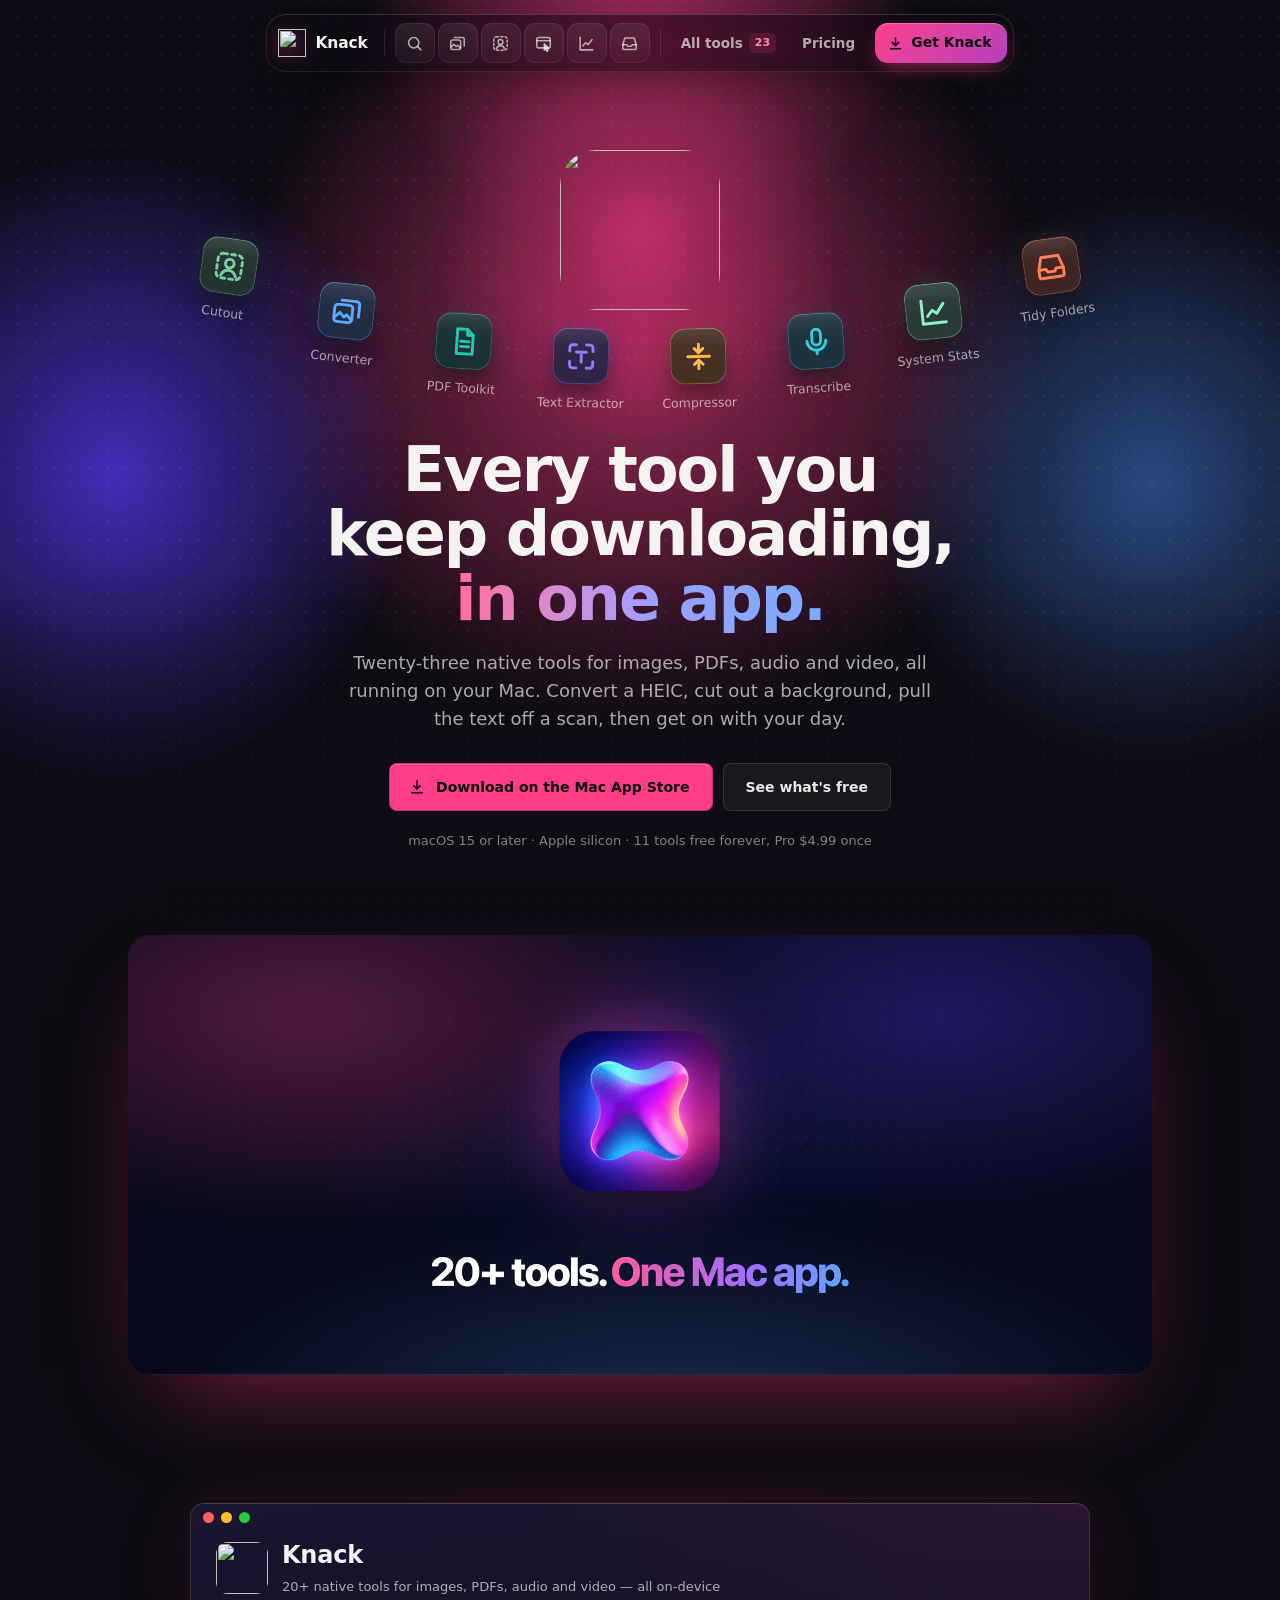
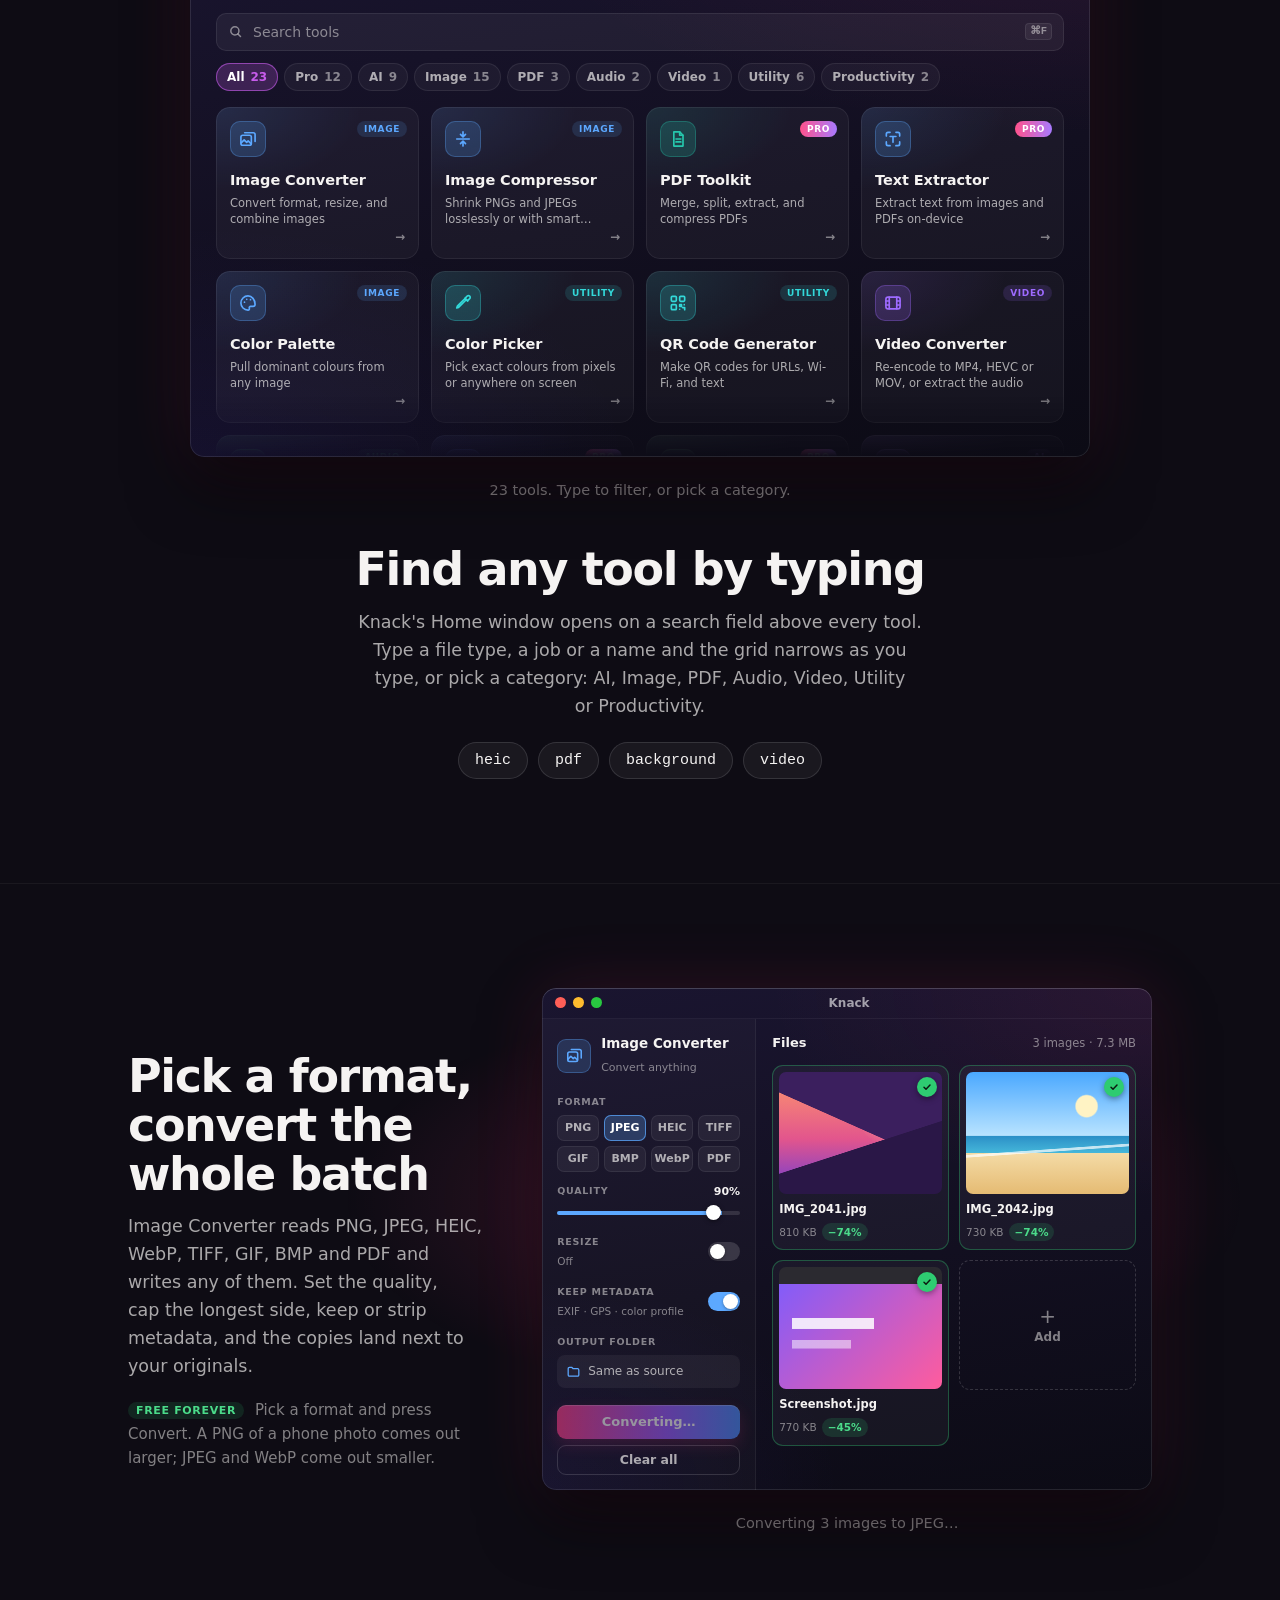
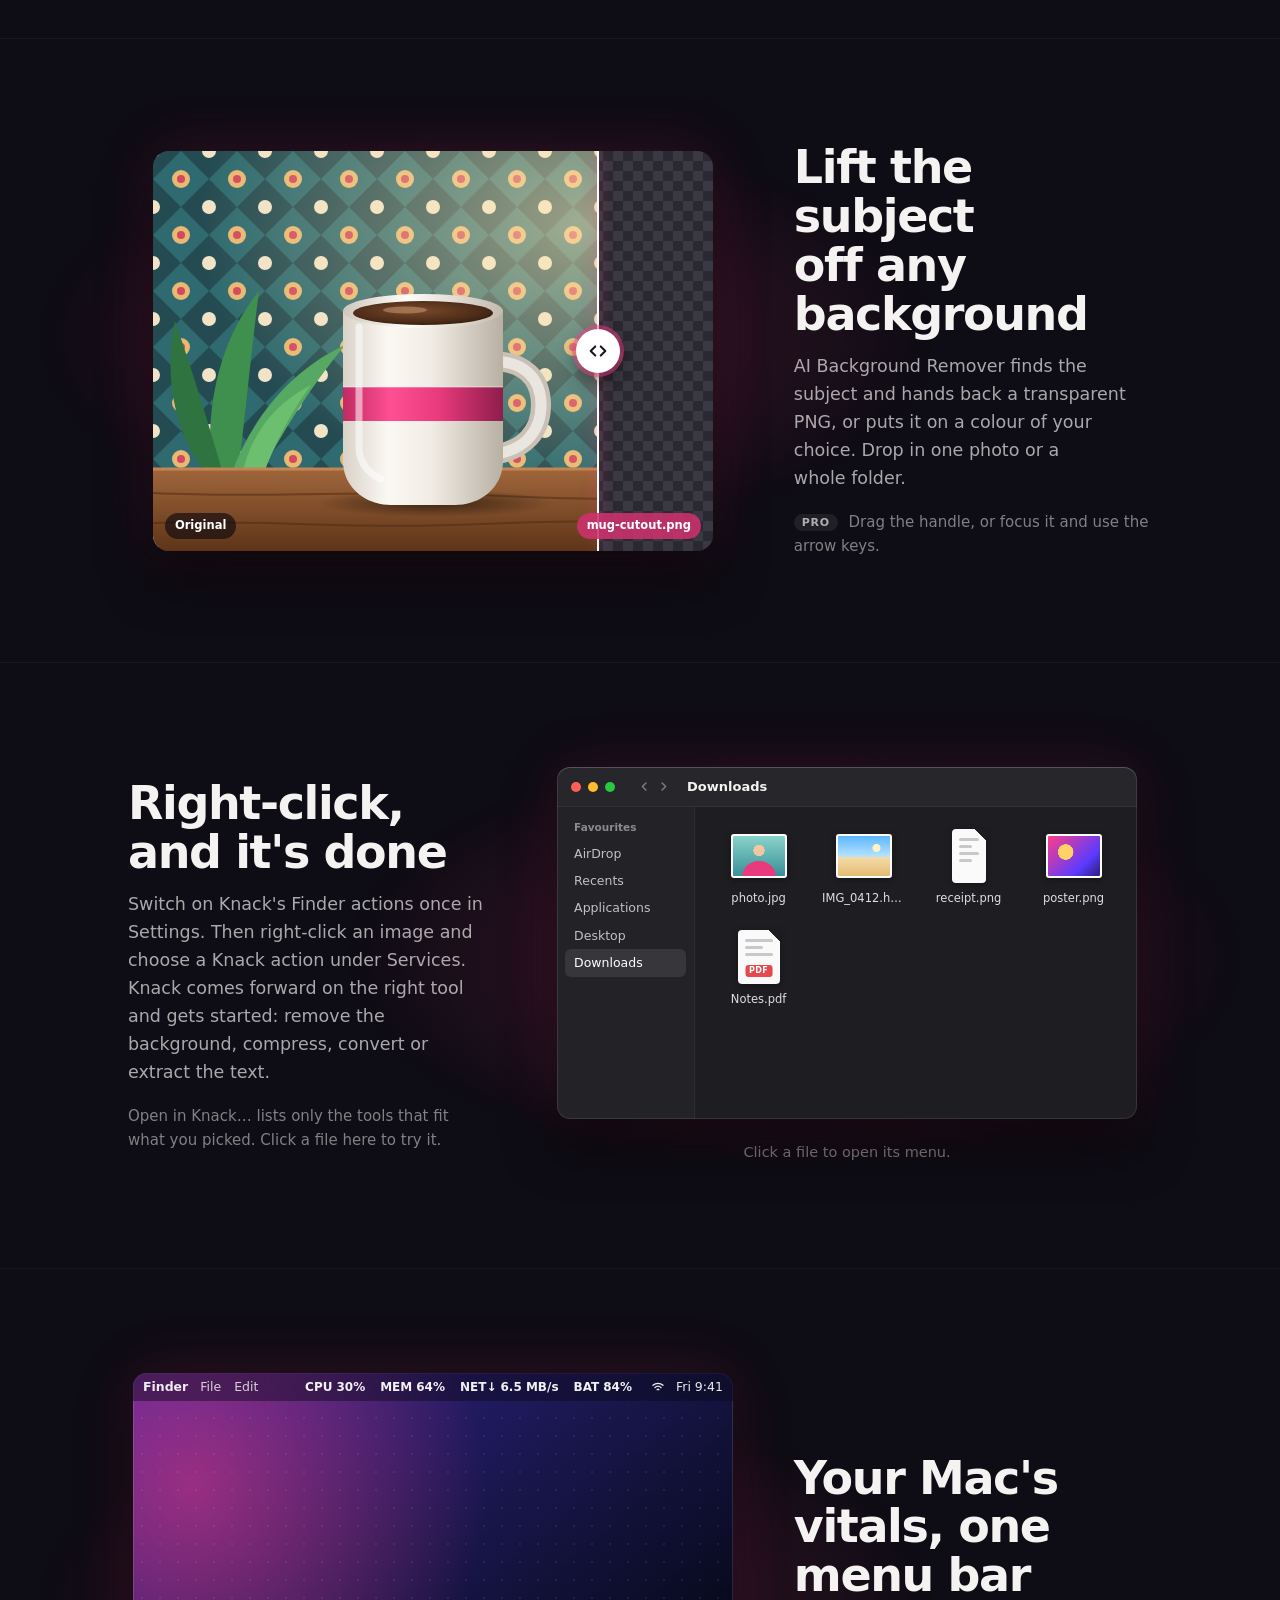
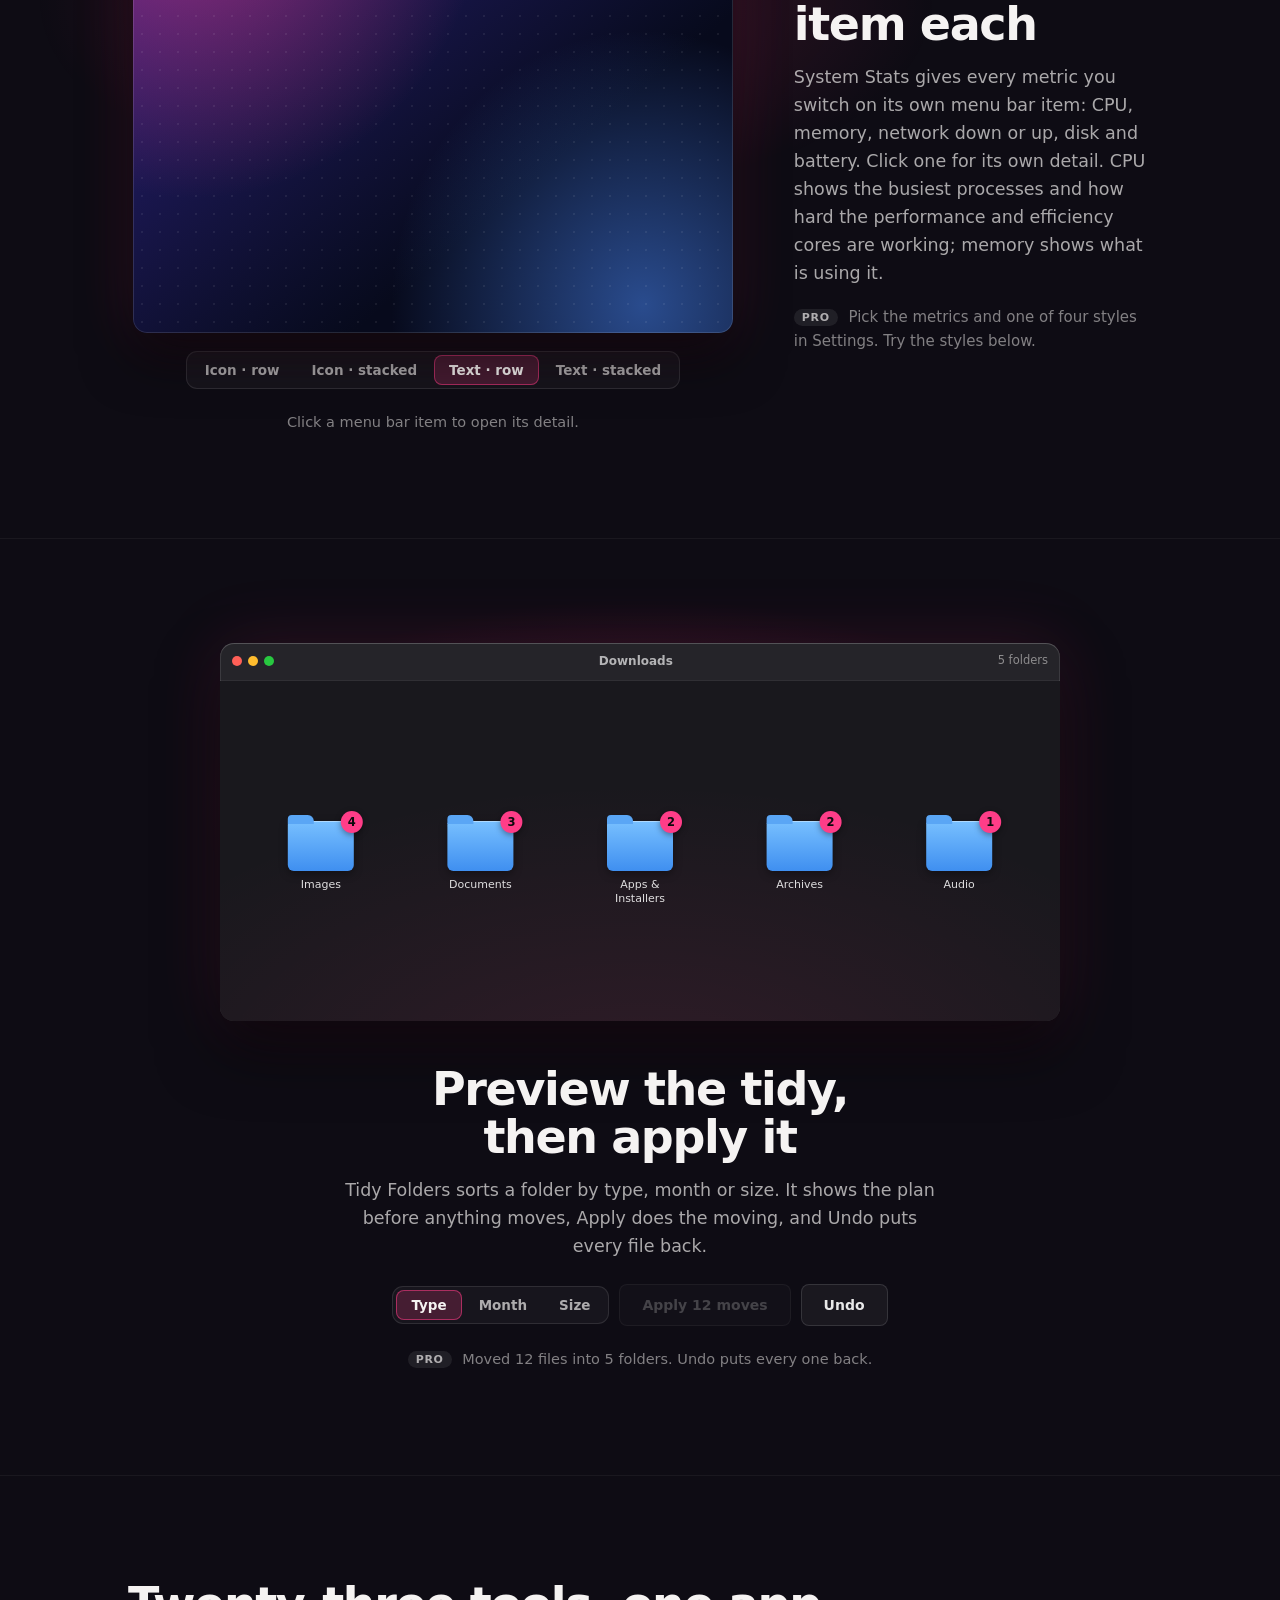
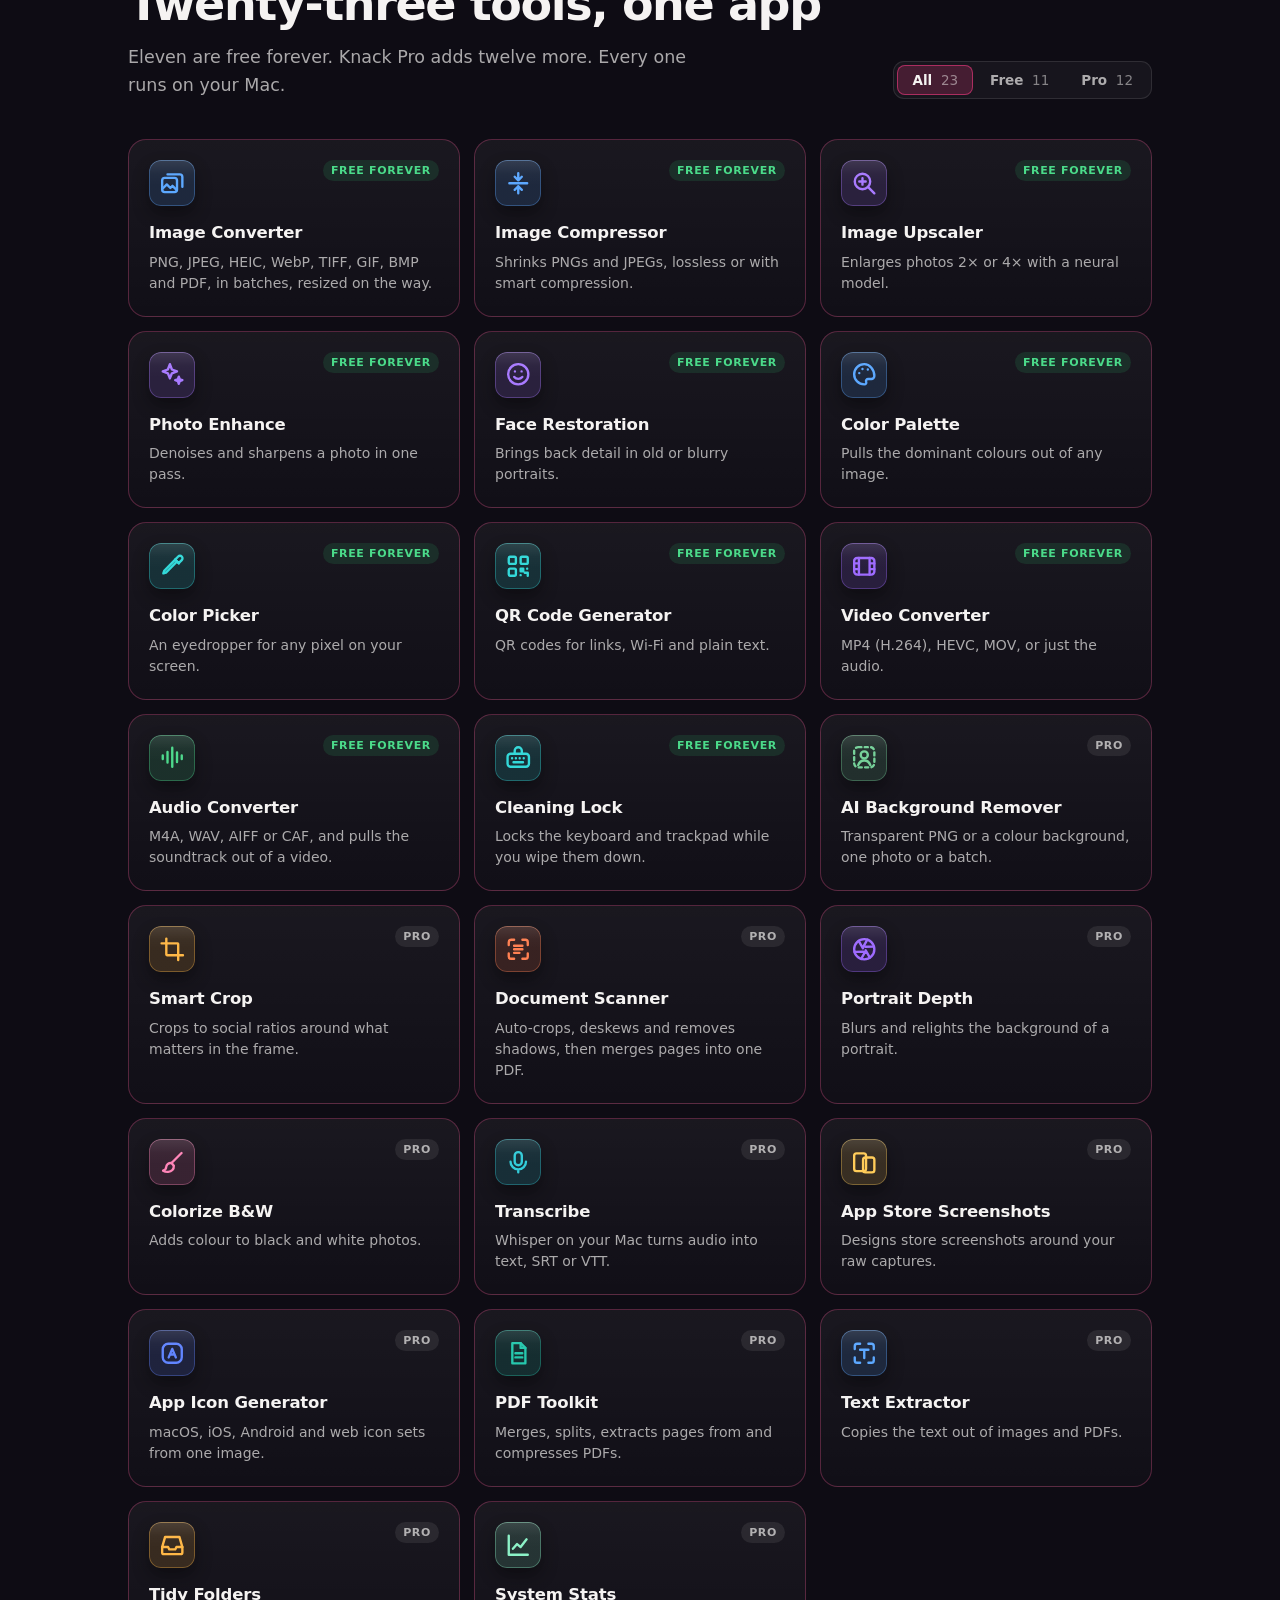
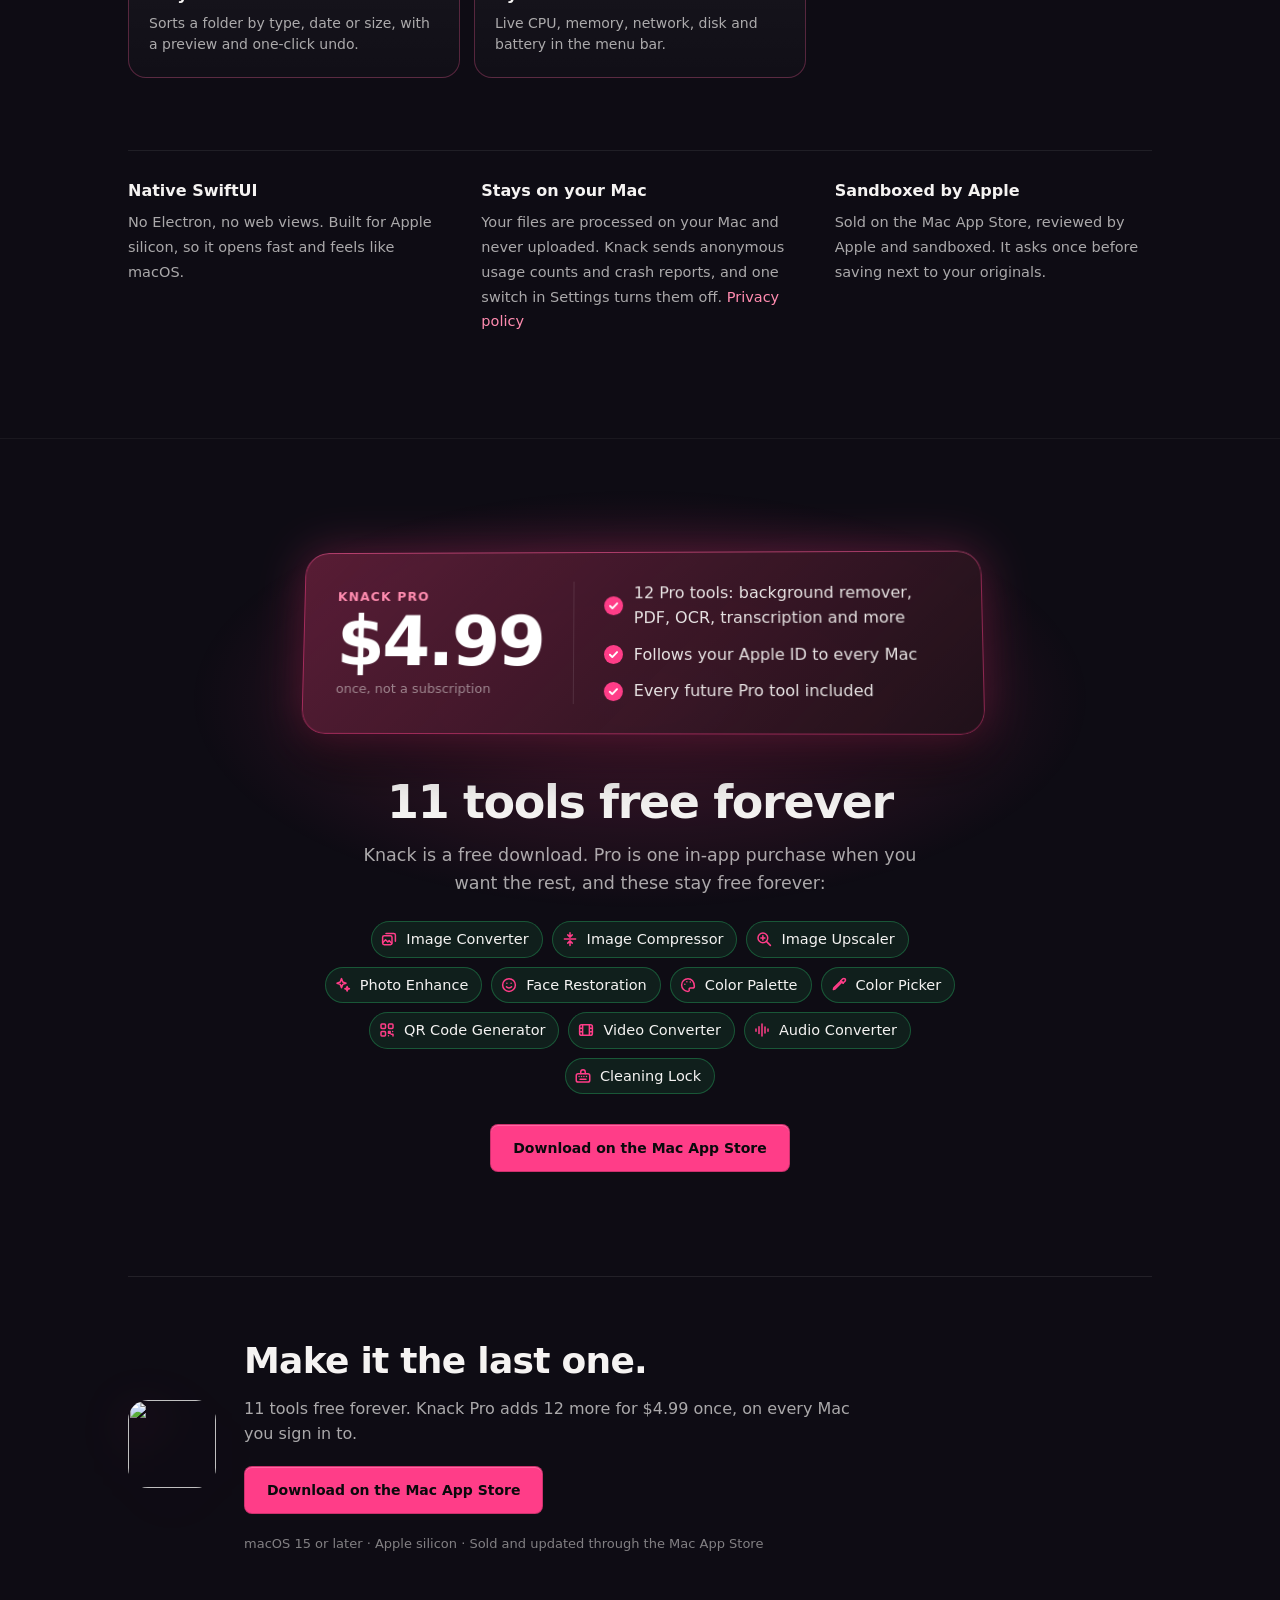
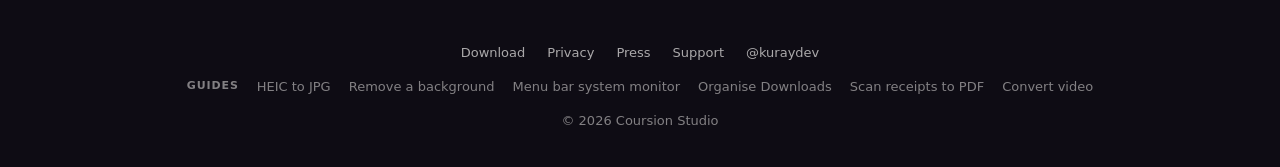
==== commit c5cbbdfd: "site: header film band under the hero The 21:9 header video from the new store pipeline, re-encoded " ====
--- a/index.html
+++ b/index.html
@@ -9,7 +9,7 @@
   <link rel="icon" type="image/png" href="screenshots/icon.png" />
   <link rel="apple-touch-icon" href="screenshots/icon.png" />
   <link rel="stylesheet" href="stage.css?v=c7890734" />
-  <link rel="stylesheet" href="knack.css?v=85933420" />
+  <link rel="stylesheet" href="knack.css?v=75364dcf" />
   <meta property="og:type" content="website" />
   <meta property="og:url" content="https://knack.coursion.studio/" />
   <meta property="og:title" content="Knack — 20+ native Mac tools in one app" />
@@ -71,7 +71,7 @@
     };
   </script>
   <script defer src="stage.js?v=b4de68b6"></script>
-  <script defer src="knack.js?v=28a6209a"></script>
+  <script defer src="knack.js?v=406ef295"></script>
   <script defer src="https://polaris-backend-489776622782.europe-west1.run.app/api/v1/analytics/t.js" data-site="knack.coursion.studio"></script>
 </head>
 <body>
@@ -160,6 +160,17 @@
       </div>
     </div>
   </header>
+
+  <section class="film reveal" aria-label="Knack in twenty seconds">
+    <div class="container">
+      <figure class="film-frame rise">
+        <video class="film-video" autoplay muted loop playsinline preload="metadata" poster="media/knack-film-poster.jpg" aria-label="Knack's tools fanning out, then converting a batch, cutting out a background, a Finder right-click and System Stats in the menu bar.">
+          <source src="media/knack-film.webm" type="video/webm" />
+          <source src="media/knack-film.mp4" type="video/mp4" />
+        </video>
+      </figure>
+    </div>
+  </section>
 
   <main>
     <section id="find" class="sec reveal" data-stage="home-search" aria-labelledby="find-title">
--- a/knack.css
+++ b/knack.css
@@ -635,3 +635,8 @@
 .ic-add { width: 100%; }
 .sec-head.center .td-status { margin-top: 22px; }
 .tool-grid .feature-card[style*="--tc"] .tile { color: var(--tc); background: linear-gradient(color-mix(in srgb, var(--tc) 16%, transparent), color-mix(in srgb, var(--tc) 16%, transparent)), rgb(20 18 26 / 0.92); box-shadow: inset 0 0 0 1px color-mix(in srgb, var(--tc) 34%, transparent), inset 0 1px 0 rgb(255 255 255 / 0.12), 0 8px 16px rgb(0 0 0 / 0.35); }
+
+.film { position: relative; padding: 0 0 24px; }
+.film-frame { position: relative; max-width: 1080px; margin: 0 auto; aspect-ratio: 1920 / 824; border-radius: 22px; overflow: hidden; background: #0E0C14 url("media/knack-film-poster.jpg") center / cover no-repeat; box-shadow: inset 0 0 0 1px rgb(255 255 255 / 0.08), 0 40px 90px -40px color-mix(in srgb, var(--pal-accent) 55%, transparent), 0 30px 60px -30px rgb(0 0 0 / 0.8); }
+.film-video { display: block; width: 100%; height: 100%; object-fit: cover; }
+@media (max-width: 720px) { .film-frame { border-radius: 14px; } }
